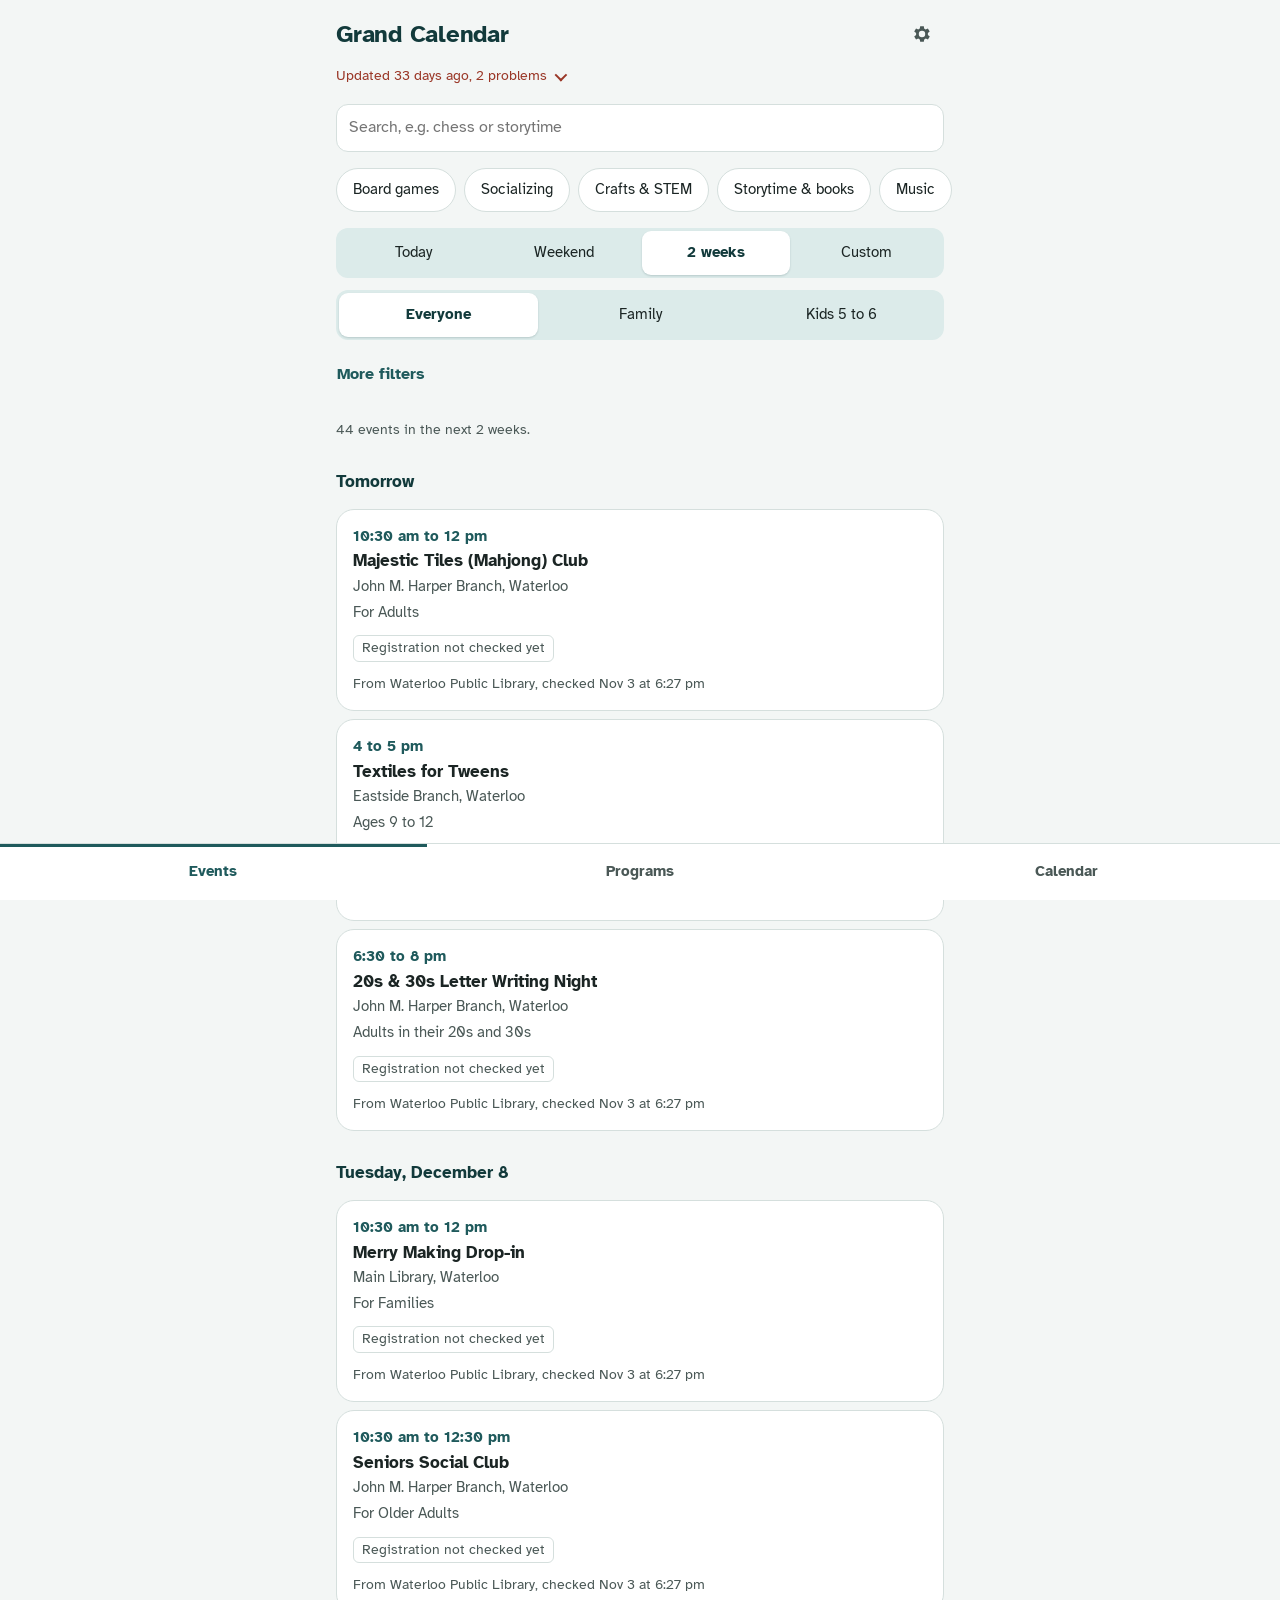
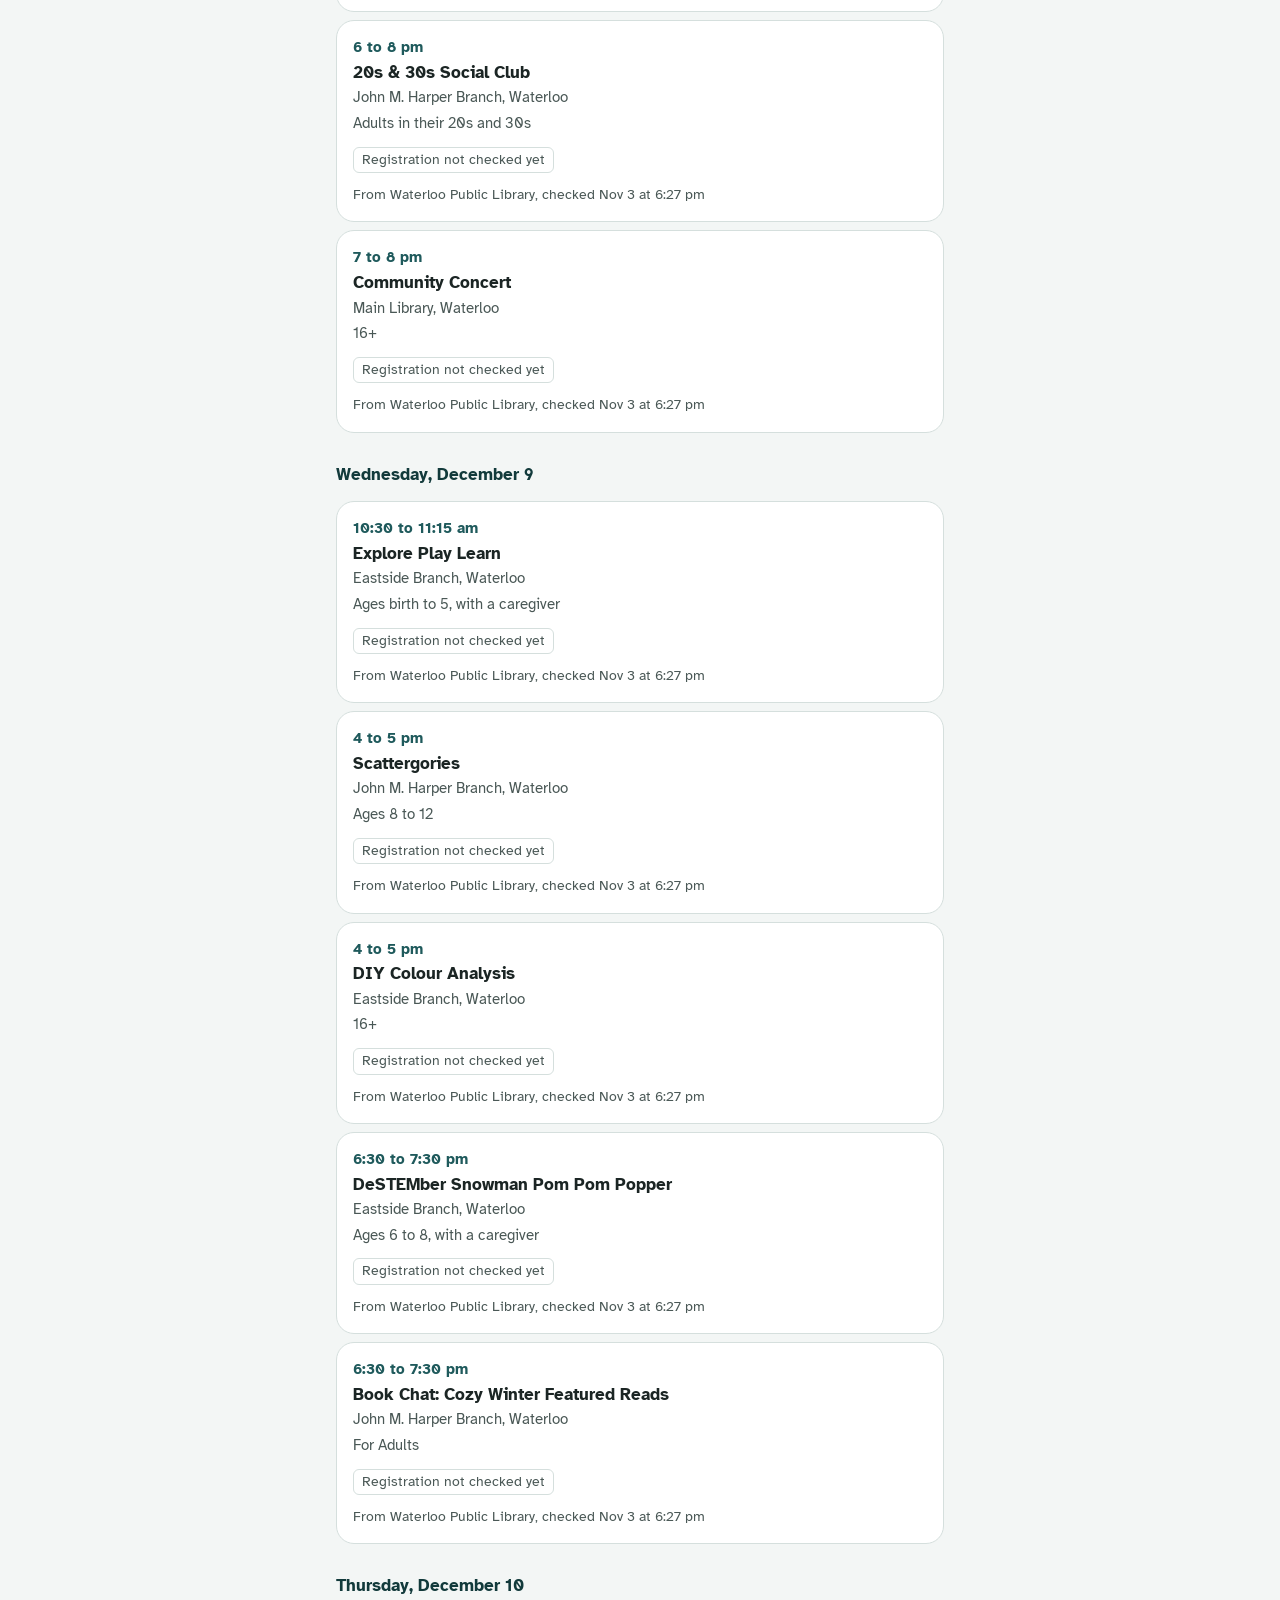
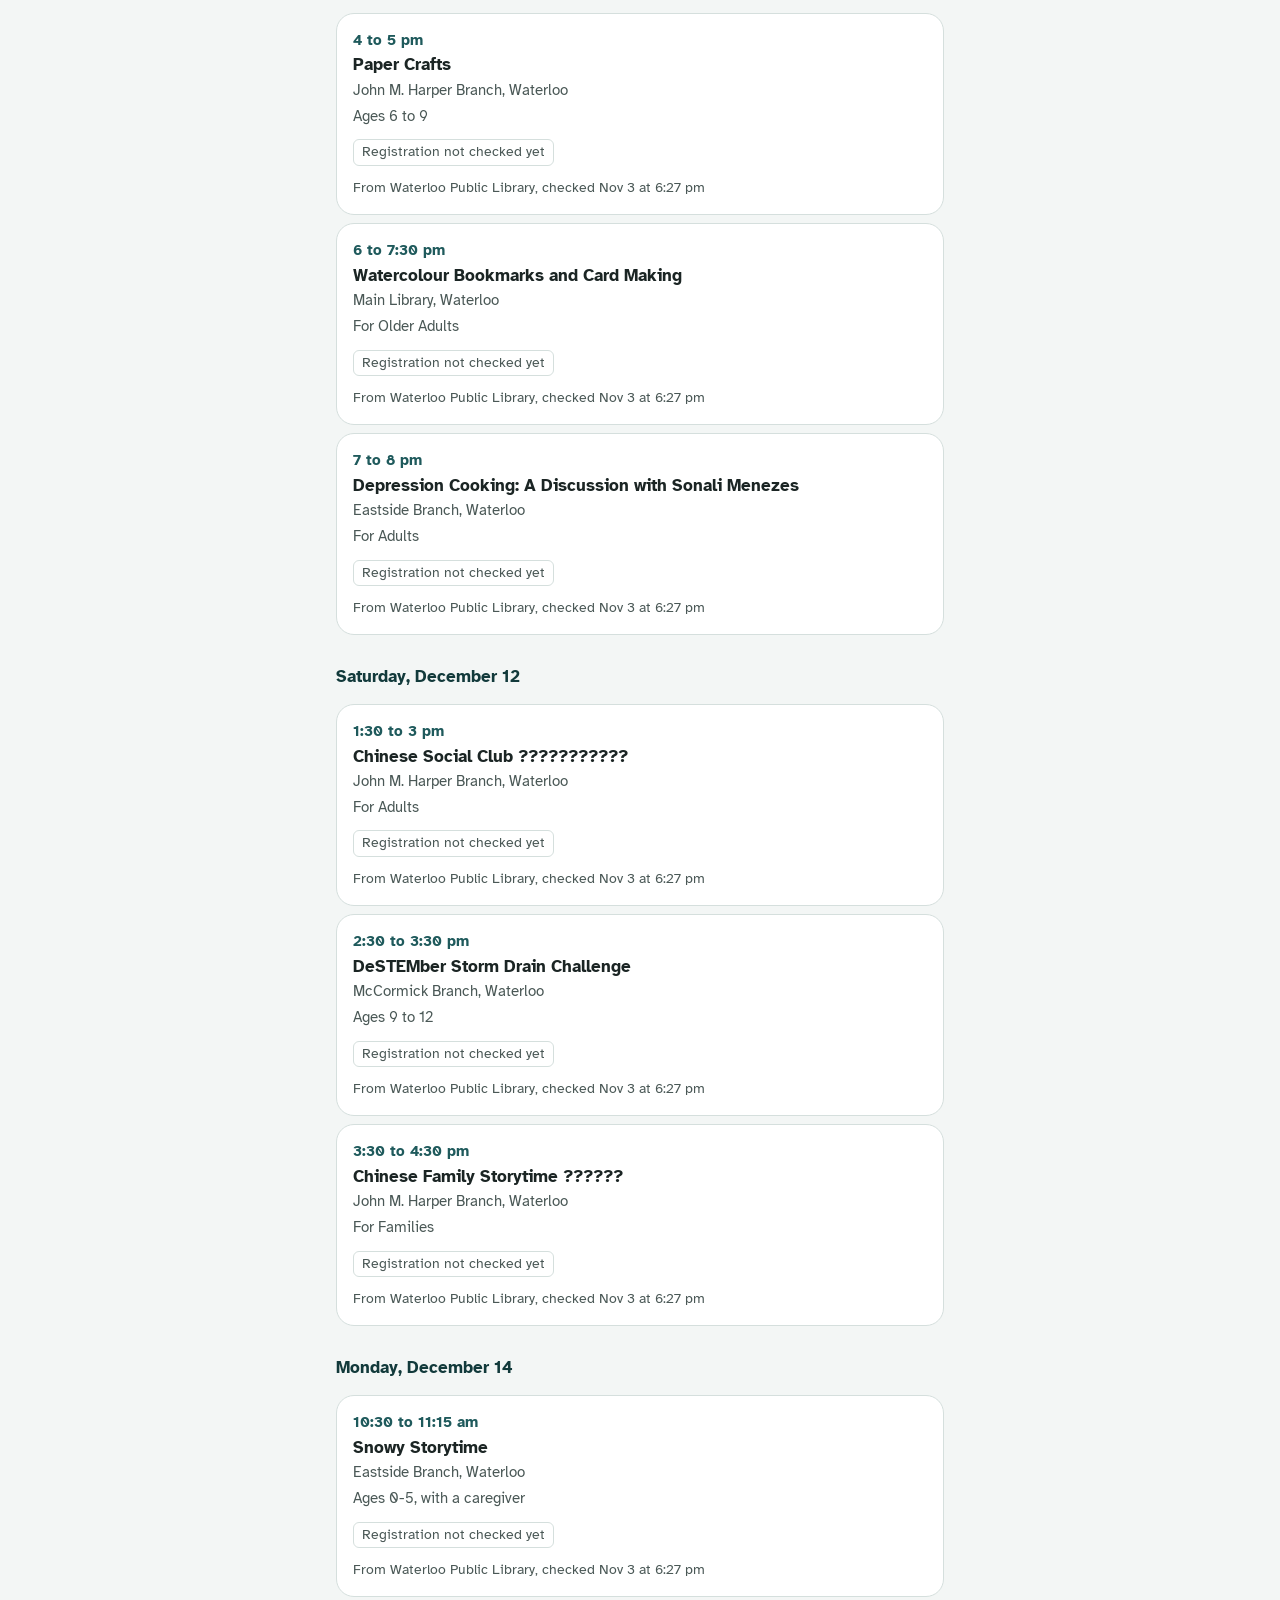
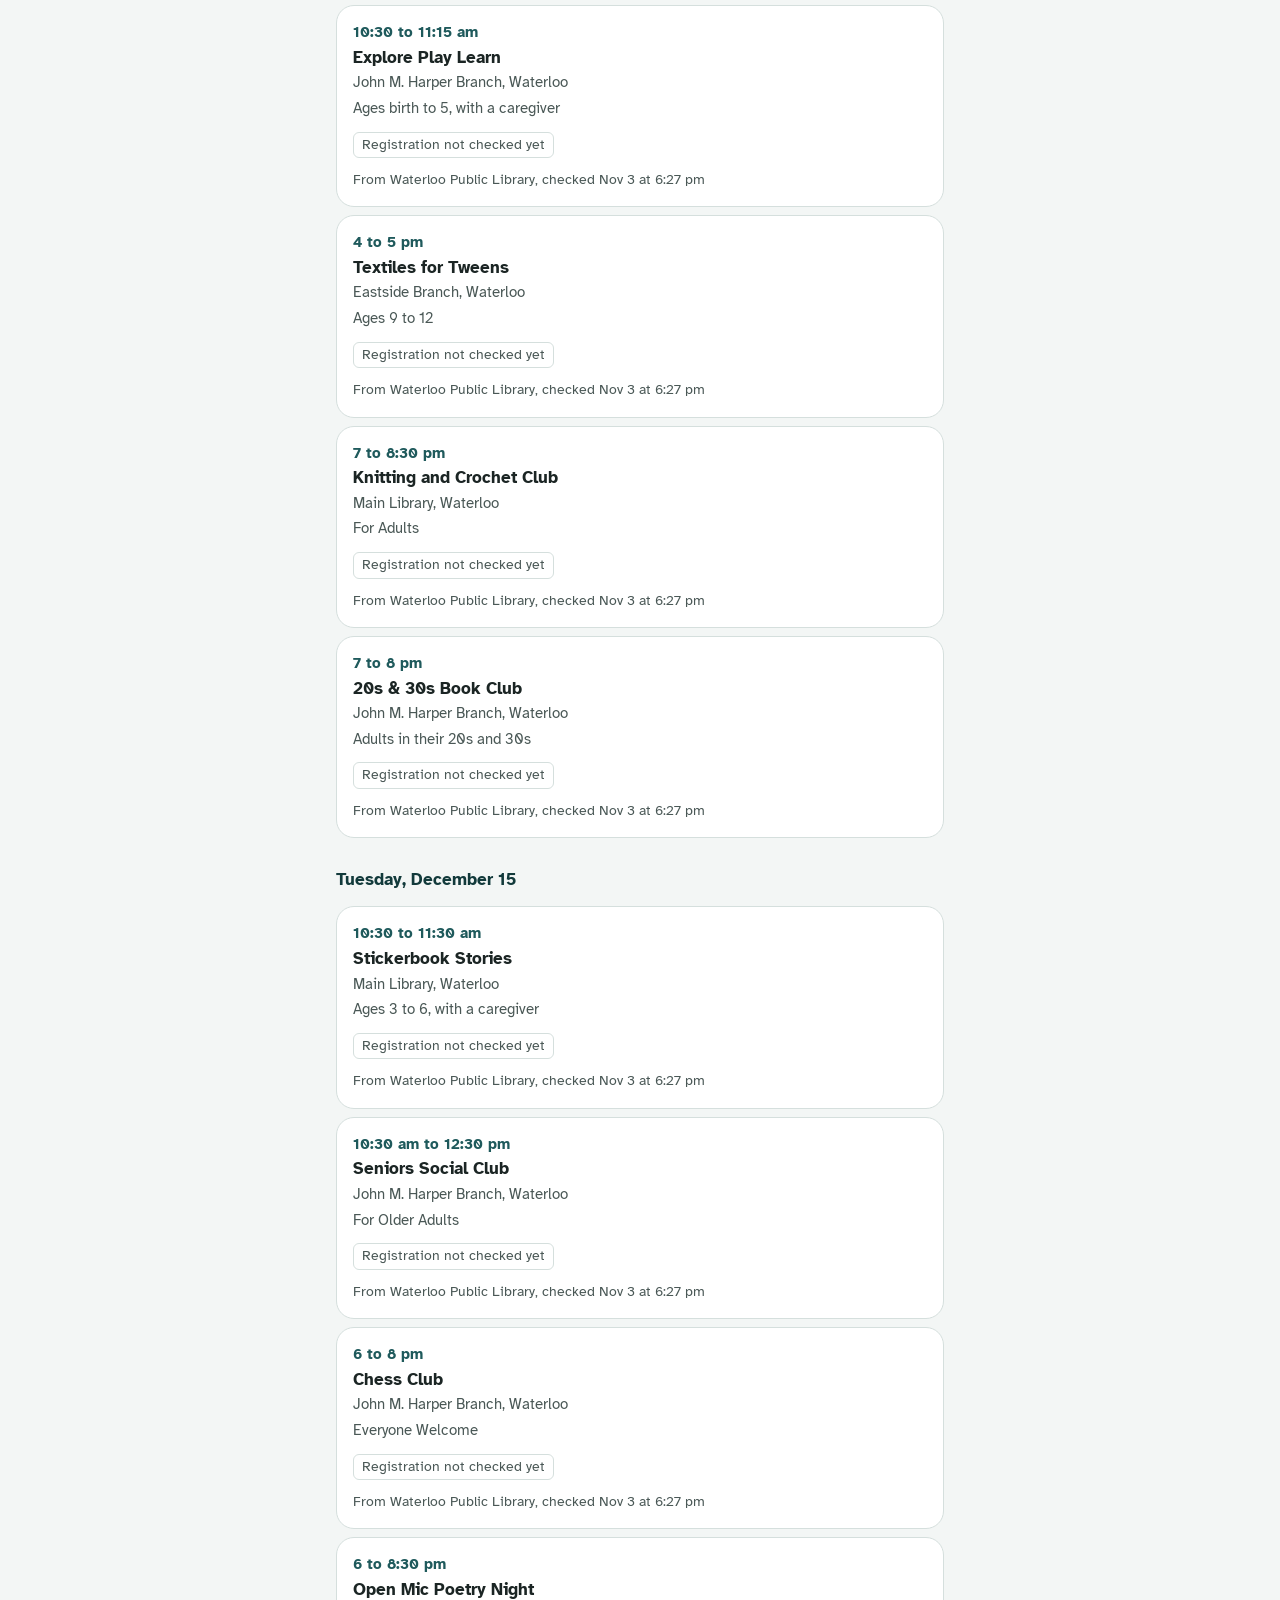
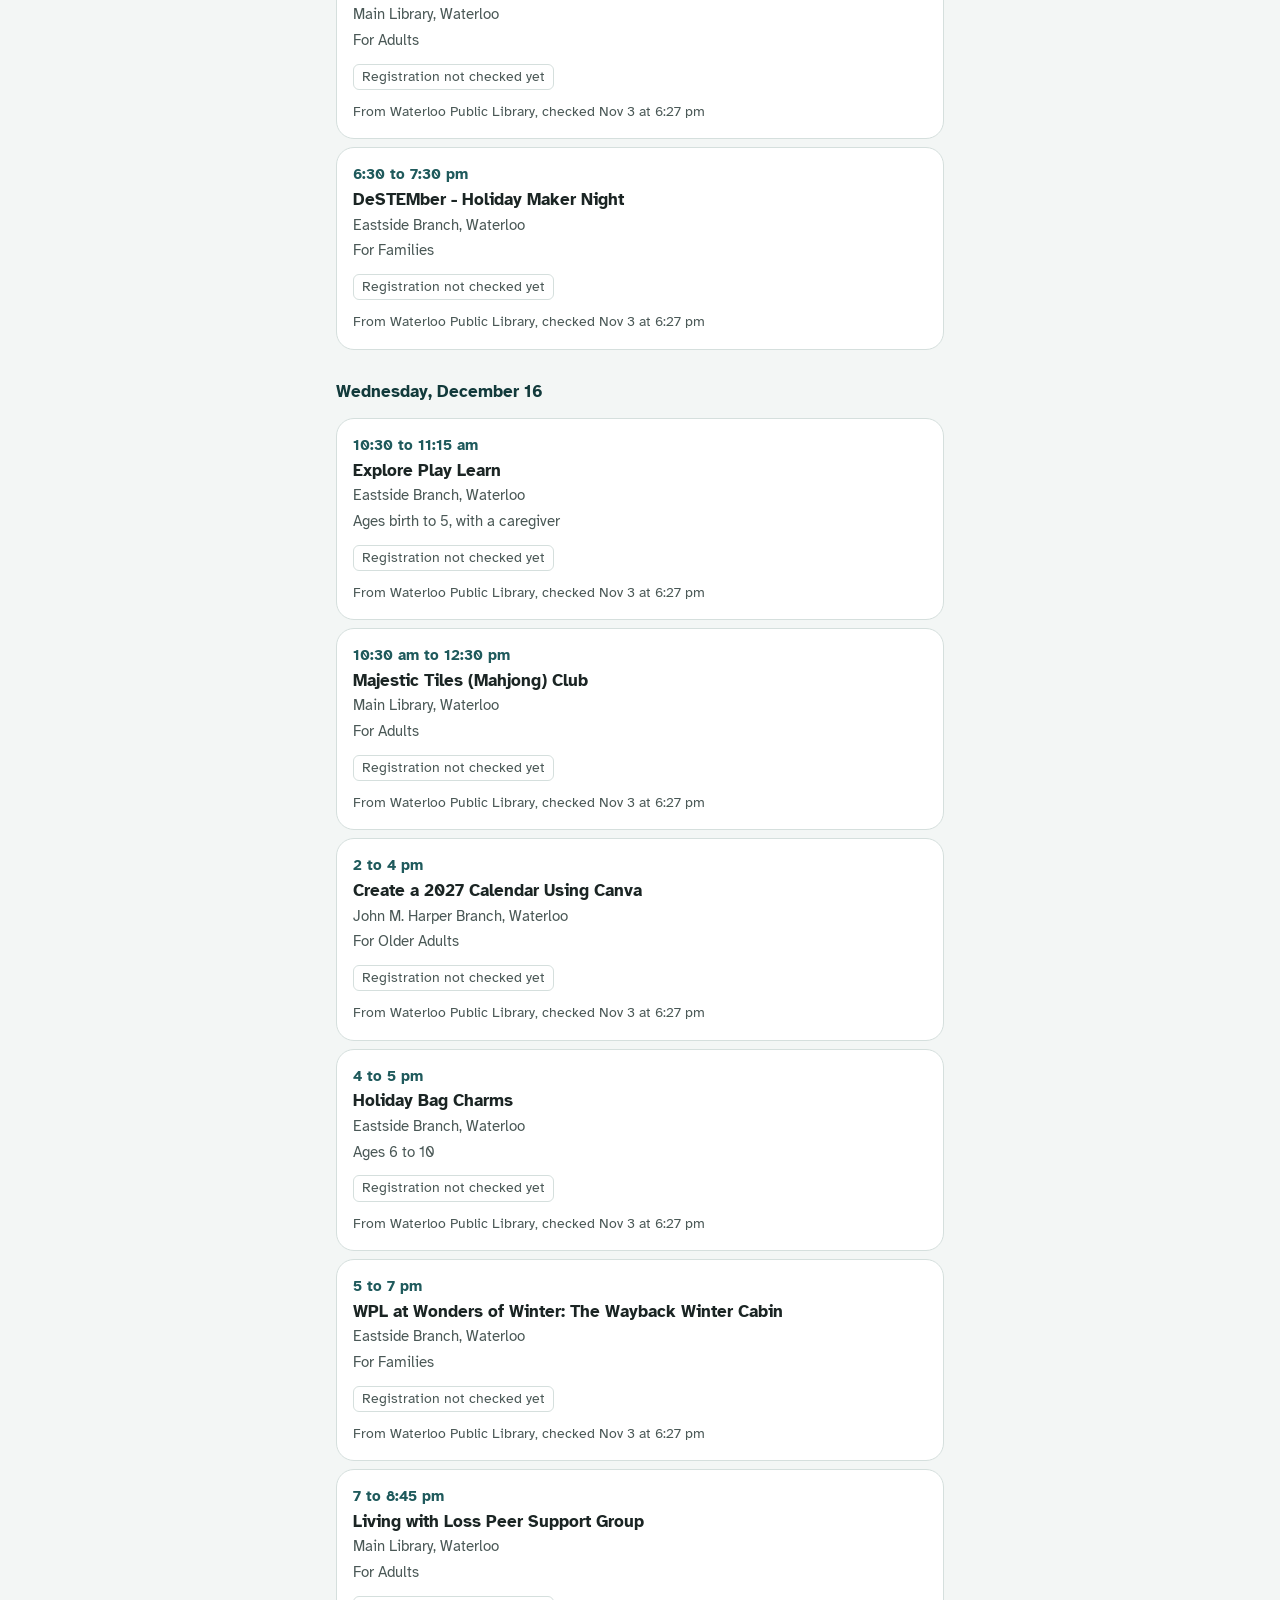
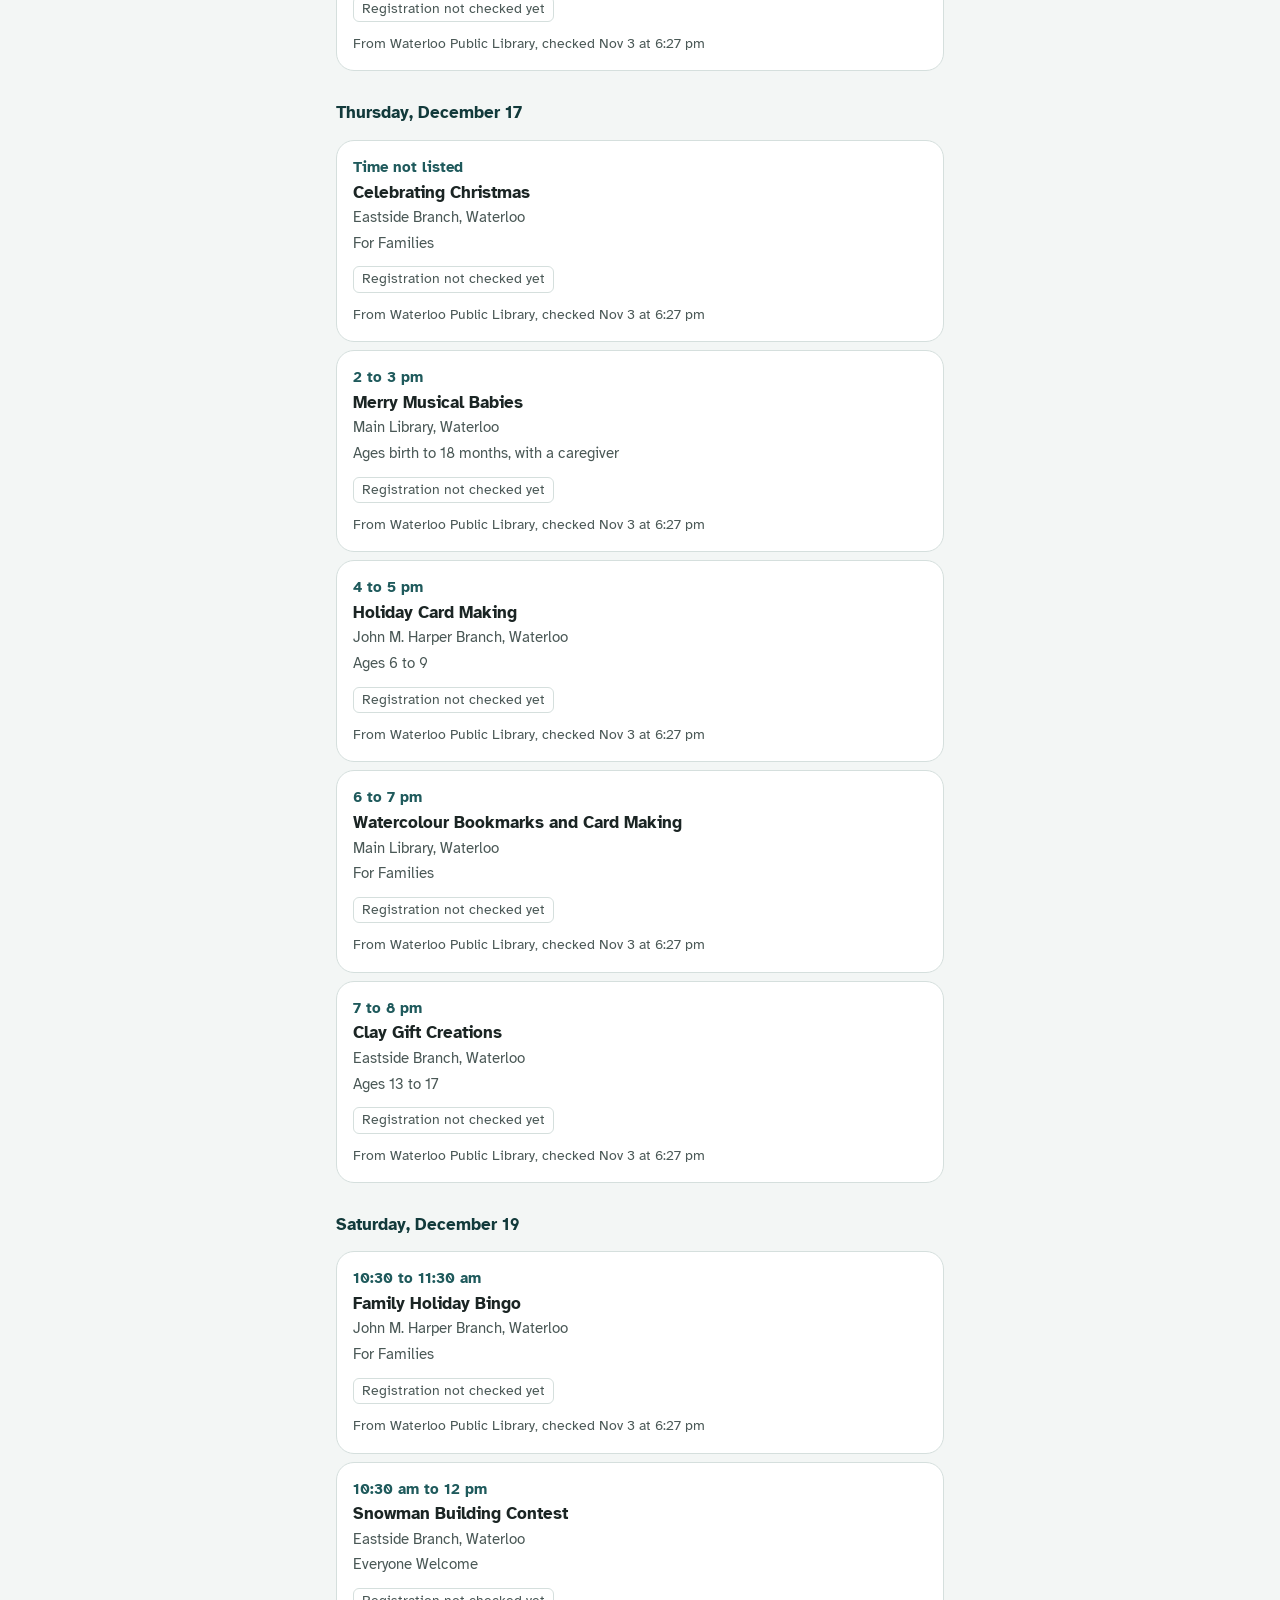
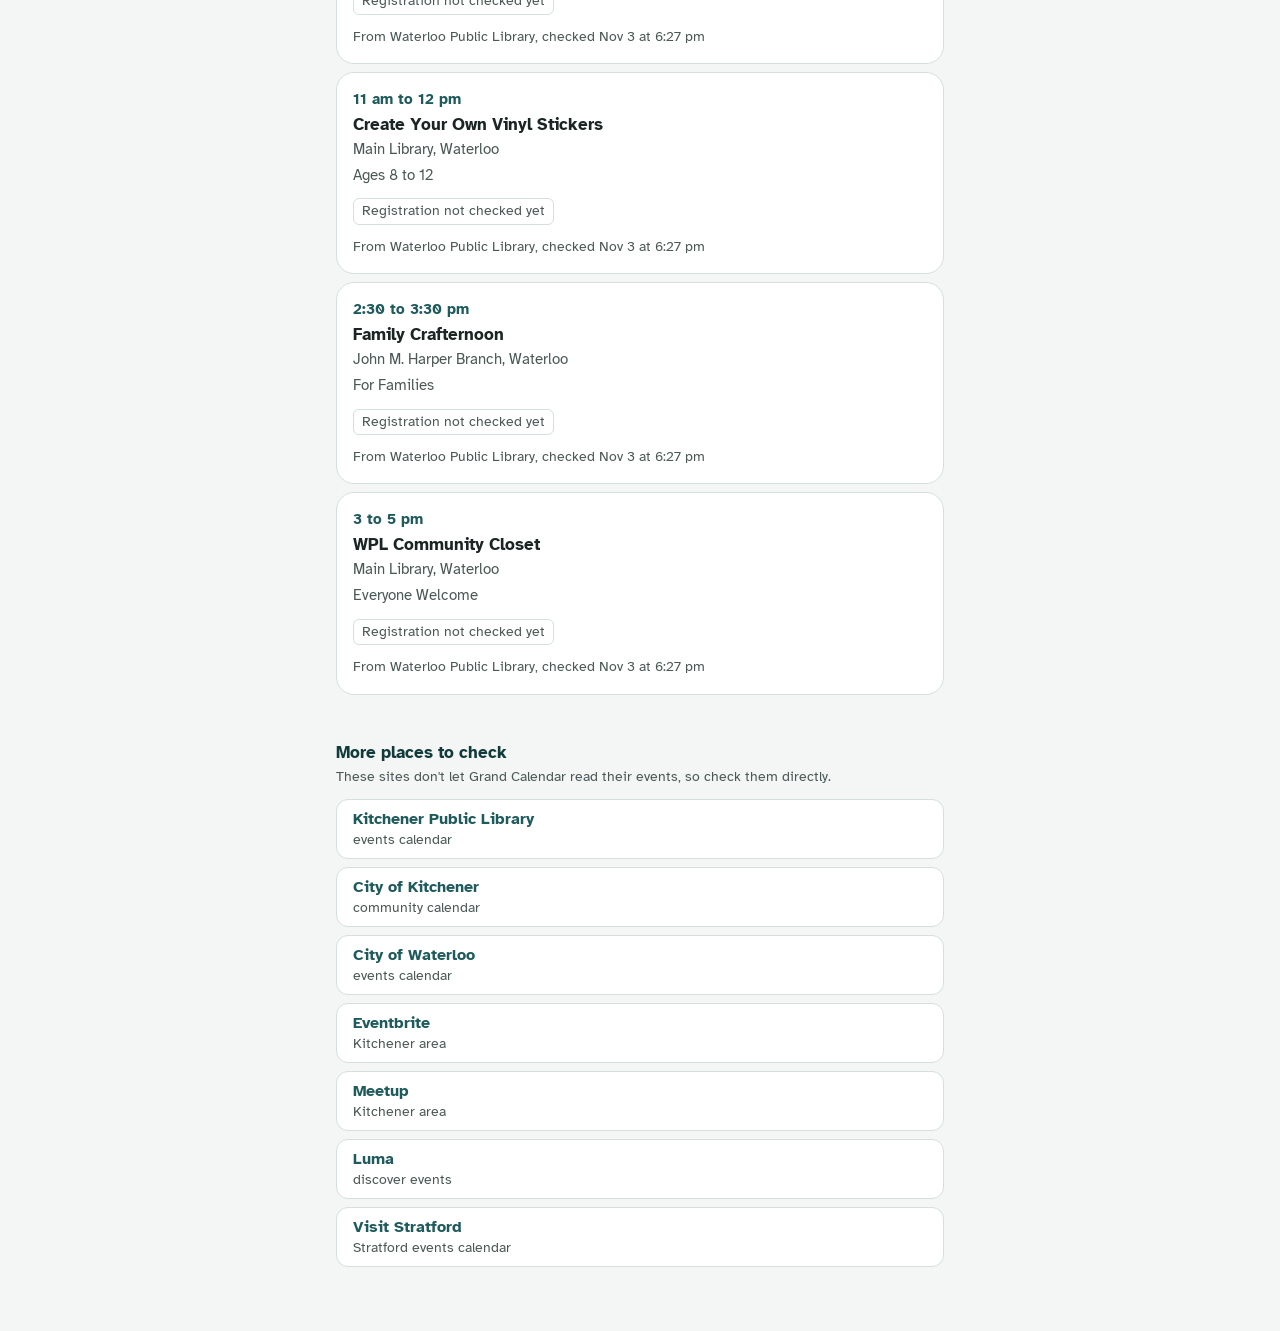
==== index.html @ cd4b8bb5 "Add files via upload" ====
<!doctype html>
<html lang="en-CA">
<head>
  <meta charset="utf-8">
  <meta name="viewport" content="width=device-width, initial-scale=1, viewport-fit=cover">
  <meta http-equiv="Content-Security-Policy" content="default-src 'self'; script-src 'self'; style-src 'self'; img-src 'self' data:; connect-src 'self' https://explorewaterloo.ca https://nominatim.openstreetmap.org https://kpl.events.mylibrary.digital https://calendar.kitchener.ca https://events.waterloo.ca https://*.workers.dev; object-src 'none'; base-uri 'none'; form-action 'none'">
  <meta name="referrer" content="strict-origin-when-cross-origin">
  <title>Grand Calendar</title>
  <meta name="description" content="Events across Waterloo Region, for adults and kids, gathered from their sources.">
  <meta name="theme-color" content="#1f5a5c">
  <meta name="mobile-web-app-capable" content="yes">
  <meta name="apple-mobile-web-app-capable" content="yes">
  <meta name="apple-mobile-web-app-title" content="Grand Calendar">
  <link rel="manifest" href="manifest.webmanifest">
  <link rel="icon" href="icon.svg" type="image/svg+xml">
  <link rel="apple-touch-icon" href="icon-180.png">
  <link rel="stylesheet" href="app.css">
  <script type="module" src="app.mjs"></script>
</head>
<body>
  <header class="top">
    <div class="top-row">
      <h1 class="brand">Grand Calendar</h1>
      <button type="button" class="icon-btn" id="settings-open" aria-label="Settings">
        <svg aria-hidden="true" viewBox="0 0 24 24" width="22" height="22"><path fill="currentColor" d="M19.4 13a7.5 7.5 0 0 0 0-2l2-1.6-2-3.4-2.4 1a7.6 7.6 0 0 0-1.7-1L15 3.5h-4l-.4 2.5a7.6 7.6 0 0 0-1.7 1l-2.4-1-2 3.4L6.6 11a7.5 7.5 0 0 0 0 2l-2.1 1.6 2 3.4 2.4-1a7.6 7.6 0 0 0 1.7 1l.4 2.5h4l.4-2.5a7.6 7.6 0 0 0 1.7-1l2.4 1 2-3.4zM13 15.5a3.5 3.5 0 1 1 0-7 3.5 3.5 0 0 1 0 7z" transform="translate(-1 0)"/></svg>
      </button>
    </div>
    <details class="status" id="status">
      <summary id="status-summary">Loading events</summary>
      <ul id="status-list"></ul>
    </details>
    <div class="progress" id="progress" hidden>
      <progress id="progress-bar" max="1" value="0"></progress>
      <span id="progress-text" aria-live="polite"></span>
    </div>
  </header>

  <main id="view-events">
    <div class="controls">
      <label class="search">
        <span class="visually-hidden">Search events</span>
        <input id="q" type="search" inputmode="search" autocomplete="off" placeholder="Search, e.g. chess or storytime">
      </label>
      <div class="chips" id="topics" role="group" aria-label="Topics"></div>

      <div class="seg" role="group" aria-label="Dates" id="seg-dates">
        <button type="button" data-v="today">Today</button>
        <button type="button" data-v="weekend">Weekend</button>
        <button type="button" data-v="2w">2 weeks</button>
        <button type="button" data-v="custom">Custom</button>
      </div>
      <div class="custom-dates" id="custom-dates" hidden>
        <label>From <input type="date" id="d-from"></label>
        <label>To <input type="date" id="d-to"></label>
      </div>

      <div class="seg" role="group" aria-label="Who it's for" id="seg-who">
        <button type="button" data-v="everyone">Everyone</button>
        <button type="button" data-v="family">Family</button>
        <button type="button" data-v="kids" id="kids-btn">Kids 5 to 6</button>
      </div>

      <button type="button" class="btn quiet more-filters" id="filters-open">More filters</button>
    </div>

    <p class="summary" id="summary" aria-live="polite"></p>
    <div id="results"></div>

    <section class="elsewhere" aria-labelledby="elsewhere-h">
      <h2 id="elsewhere-h">More places to check</h2>
      <p class="muted">These sites don't let Grand Calendar read their events, so check them directly.</p>
      <div class="link-list" id="elsewhere"></div>
    </section>
  </main>

  <main id="view-programs" hidden>
    <h2 class="view-title">Programs</h2>
    <p class="muted">Classes and lessons you register for, read from program guides. Times and fees are as the guide prints them; registration happens on the provider's site.</p>
    <div class="controls">
      <label class="search">
        <span class="visually-hidden">Search programs</span>
        <input id="pq" type="search" inputmode="search" autocomplete="off" placeholder="Search, e.g. dance or karate">
      </label>
      <div class="seg" role="group" aria-label="Who it's for" id="seg-pwho">
        <button type="button" data-v="everyone">Everyone</button>
        <button type="button" data-v="kids" id="pkids-btn">Kids 5 to 6</button>
        <button type="button" data-v="adults">Adults</button>
      </div>
      <label class="check"><input type="checkbox" id="p-upcoming"> Only programs that haven't started yet</label>
    </div>
    <p class="summary" id="psummary" aria-live="polite"></p>
    <div id="presults"></div>
    <section class="providers" aria-labelledby="prov-h">
      <h2 id="prov-h">Providers in the area</h2>
      <p class="muted" id="prov-note">Clubs and schools checked by hand on their own websites. Ages are only shown where the provider states them.</p>
      <div class="chips" id="prov-types" role="group" aria-label="Kind of provider"></div>
      <div id="prov-list"></div>
    </section>
    <section class="websearch" aria-labelledby="pweb-h">
      <h2 id="pweb-h">From a web search</h2>
      <p class="muted" id="pweb-note">Type a search above, then search the web for providers in the area. Results are not checked by Grand Calendar, so details may be out of date.</p>
      <button type="button" class="btn" id="pweb-go">Search the web</button>
      <div id="pweb-results"></div>
    </section>
    <section class="elsewhere" aria-labelledby="pelsewhere-h">
      <h2 id="pelsewhere-h">Search other program sites</h2>
      <p class="muted">These sites can't be read automatically, so these links open their own search.</p>
      <div class="link-list" id="pelsewhere"></div>
    </section>
  </main>

  <main id="view-saved" hidden>
    <h2 class="view-title">Your calendar</h2>
    <p class="muted">Only what you saved. Save an event or a program and it appears here, on every day it happens.</p>
    <div class="seg cal-views" role="group" aria-label="Calendar view" id="seg-calview">
      <button type="button" data-v="month">Month</button>
      <button type="button" data-v="week">Week</button>
      <button type="button" data-v="list">List</button>
    </div>
    <button type="button" class="btn add-own" id="add-own-open">Add your own</button>
    <div id="cal-body"></div>
    <div id="cal-list" hidden>
      <p class="muted">Saved on this phone only. Export a copy now and then: removing the app from your Home Screen deletes them.</p>
      <div class="btn-row">
        <button type="button" class="btn" id="export">Export saved</button>
        <button type="button" class="btn" id="import-btn">Import saved</button>
        <input type="file" id="import" accept=".json,application/json" hidden>
      </div>
      <div id="saved-list"></div>
    </div>
  </main>

  <nav class="tabs" aria-label="Views">
    <button type="button" data-view="events" aria-current="page">Events</button>
    <button type="button" data-view="programs">Programs</button>
    <button type="button" data-view="saved">Calendar <span id="saved-count"></span></button>
  </nav>

  <dialog id="filters" aria-labelledby="filters-h">
    <form method="dialog" class="sheet">
      <h2 id="filters-h">More filters</h2>

      <fieldset>
        <legend>Cost</legend>
        <div class="seg" data-filter="cost">
          <button type="button" data-v="any">Any</button>
          <button type="button" data-v="free">Free</button>
          <button type="button" data-v="paid">Paid</button>
        </div>
        <p class="hint">“Free” only includes events whose source says free.</p>
      </fieldset>

      <fieldset>
        <legend>Indoor or outdoor</legend>
        <div class="seg" data-filter="setting">
          <button type="button" data-v="any">Any</button>
          <button type="button" data-v="indoor">Indoor</button>
          <button type="button" data-v="outdoor">Outdoor</button>
        </div>
      </fieldset>

      <fieldset>
        <legend>Registration</legend>
        <div class="seg" data-filter="reg">
          <button type="button" data-v="any">Any</button>
          <button type="button" data-v="dropin">Drop-in</button>
          <button type="button" data-v="open">Spots open</button>
        </div>
        <label class="check"><input type="checkbox" id="hide-full"> Hide full and closed events</label>
      </fieldset>

      <fieldset>
        <legend>Distance</legend>
        <p class="hint" id="loc-label">No location set. Distances need one.</p>
        <button type="button" class="btn quiet" id="clear-loc" hidden>Clear location</button>
        <div class="btn-row">
          <button type="button" class="btn" id="use-gps">Use my location</button>
        </div>
        <div class="place-row">
          <label class="visually-hidden" for="place">Type a place</label>
          <input id="place" type="text" autocomplete="off" placeholder="Or type a place, e.g. Elmira">
          <button type="button" class="btn" id="place-go">Set</button>
        </div>
        <label class="select">Within
          <select id="radius">
            <option value="">Any distance</option>
            <option value="5">5 km</option>
            <option value="10">10 km</option>
            <option value="20">20 km</option>
            <option value="40">40 km</option>
          </select>
        </label>
      </fieldset>

      <div class="btn-row">
        <button type="button" class="btn" id="filters-reset">Reset filters</button>
        <button class="btn primary" value="done">Show events</button>
      </div>
    </form>
  </dialog>

  <dialog id="add-own" aria-labelledby="add-own-h">
    <form class="sheet" id="add-own-form" novalidate>
      <h2 id="add-own-h">Add your own</h2>
      <p class="hint">For things Grand Calendar can't read, like a program you registered for on ActiveNet or private lessons. Saved on this phone only.</p>
      <fieldset class="import-box" id="ao-import">
        <legend>From a registration receipt</legend>
        <p class="hint">ActiveNet receipts have a calendar link ("To download an .ics file..."). Copy it from the email and paste it here.</p>
        <div class="place-row">
          <label class="visually-hidden" for="ao-ics-url">Calendar link</label>
          <input id="ao-ics-url" type="url" inputmode="url" autocomplete="off" placeholder="https://anprodca.active.com/...">
          <button type="button" class="btn" id="ao-ics-get">Get</button>
        </div>
        <button type="button" class="btn" id="ao-ics-file-btn">Or choose a calendar file</button>
        <input type="file" id="ao-ics-file" accept=".ics,text/calendar" hidden>
        <p class="hint" id="ao-ics-status" aria-live="polite"></p>
      </fieldset>
      <p class="or-line">Or type it in</p>
      <label class="field"><span>What</span> <input id="ao-title" type="text" autocomplete="off" maxlength="120" required placeholder="e.g. Swim lessons, Preschool 3"></label>
      <label class="field"><span>Where <span class="opt">(optional)</span></span> <input id="ao-place" type="text" autocomplete="off" maxlength="120" placeholder="e.g. Kitchener Memorial Auditorium"></label>
      <fieldset>
        <legend>How often</legend>
        <p class="hint" id="ao-dates-note" hidden></p>
        <div class="seg" role="group" aria-label="How often" id="ao-repeat">
          <button type="button" data-v="once" aria-pressed="true">One day</button>
          <button type="button" data-v="weekly" aria-pressed="false">Every week</button>
        </div>
      </fieldset>
      <div id="ao-once">
        <label class="field"><span>Date</span> <input id="ao-date" type="date"></label>
      </div>
      <div id="ao-weekly" hidden>
        <fieldset>
          <legend>On these days</legend>
          <div class="weekday-pick" id="ao-days" role="group" aria-label="Days of the week"></div>
        </fieldset>
        <div class="btn-row">
          <label class="field"><span>First class</span> <input id="ao-first" type="date"></label>
          <label class="field"><span>Last class</span> <input id="ao-last" type="date"></label>
        </div>
      </div>
      <div class="btn-row">
        <label class="field"><span>Starts <span class="opt">(optional)</span></span> <input id="ao-start" type="time"></label>
        <label class="field"><span>Ends <span class="opt">(optional)</span></span> <input id="ao-end" type="time"></label>
      </div>
      <label class="field"><span>Link <span class="opt">(optional)</span></span> <input id="ao-url" type="url" inputmode="url" autocomplete="off" placeholder="https://"></label>
      <label class="field"><span>Notes <span class="opt">(optional)</span></span> <textarea id="ao-notes" rows="2" maxlength="500"></textarea></label>
      <p class="form-error" id="ao-error" role="alert" hidden></p>
      <div class="btn-row">
        <button type="button" class="btn" id="ao-cancel">Cancel</button>
        <button type="submit" class="btn primary" id="ao-save">Save to calendar</button>
      </div>
    </form>
  </dialog>

  <dialog id="ics-preview" aria-labelledby="ics-preview-h">
    <form class="sheet" id="ics-preview-form">
      <h2 id="ics-preview-h">Found in the calendar file</h2>
      <p class="hint">Check these before adding. Dates and times are exactly as the file states them.</p>
      <div id="ics-items"></div>
      <div id="ics-skipped"></div>
      <div class="btn-row">
        <button type="button" class="btn" id="ics-cancel">Cancel</button>
        <button type="submit" class="btn primary" id="ics-add">Add to calendar</button>
      </div>
    </form>
  </dialog>

  <dialog id="settings" aria-labelledby="settings-h">
    <form method="dialog" class="sheet">
      <h2 id="settings-h">Settings</h2>
      <fieldset>
        <legend>Kids mode ages</legend>
        <div class="btn-row">
          <label class="select">From <select id="kid-min"></select></label>
          <label class="select">To <select id="kid-max"></select></label>
        </div>
        <p class="hint">Kids mode shows events whose source says they suit these ages, then events for families or all ages, then events with no age listed.</p>
      </fieldset>
      <fieldset>
        <legend>Event lists</legend>
        <button type="button" class="btn" id="refresh-now">Refresh Explore Waterloo now</button>
        <p class="hint">Explore Waterloo is read on this phone and refreshed when your copy is over 6 hours old. Library events refresh on GitHub every hour.</p>
      </fieldset>
      <fieldset>
        <legend>Season alerts</legend>
        <p class="hint" id="push-status">Get a notification on this phone when a new program guide comes out.</p>
        <button type="button" class="btn" id="push-on">Turn on alerts</button>
        <div id="push-code-box" hidden>
          <p class="hint">Last step: copy this code and save it in GitHub as a secret named PUSH_CONFIG (repo Settings, Secrets and variables, Actions). It lets only your repo send alerts to only this phone. Don't share it.</p>
          <textarea id="push-code" rows="4" readonly></textarea>
          <button type="button" class="btn" id="push-copy">Copy code</button>
        </div>
      </fieldset>
      <fieldset>
        <legend>Live search</legend>
        <p class="hint">The address of your search helper (a Cloudflare Worker), for example https://grand-calendar-search.yourname.workers.dev</p>
        <div class="place-row">
          <label class="visually-hidden" for="search-url">Search helper address</label>
          <input id="search-url" type="url" inputmode="url" autocomplete="off" placeholder="https://...workers.dev">
          <button type="button" class="btn" id="search-url-save">Save</button>
        </div>
        <button type="button" class="btn" id="search-test">Test helper</button>
        <p class="hint" id="search-test-result" aria-live="polite"></p>
      </fieldset>
      <fieldset>
        <legend>Test other sources</legend>
        <button type="button" class="btn" id="test-sources">Test from this phone</button>
        <p class="hint">Tries reading three calendars that blocked Grand Calendar's servers, from your phone instead. Takes a few seconds. Screenshot the result and send it.</p>
        <ul class="test-results" id="test-results"></ul>
      </fieldset>
      <fieldset>
        <legend>About</legend>
        <p class="hint">Events come from Explore Waterloo Region and Waterloo Public Library. Every event links to its source. Venue locations © OpenStreetMap contributors (ODbL). Your location stays on this phone, rounded to about 1 km.</p>
      </fieldset>
      <div class="btn-row"><button class="btn primary" value="done">Done</button></div>
    </form>
  </dialog>

  <div class="toast" id="toast" role="status" aria-live="polite" hidden></div>
</body>
</html>
---- app.css ----
/* Atkinson Hyperlegible: made by the Braille Institute for easy reading (SIL Open Font
   Licence, see atkinson-OFL.txt). Chosen for clear, calm, readable text; self-hosted. */
@font-face { font-family: "Atkinson"; src: url("atkinson-regular.woff2") format("woff2"); font-weight: 400; font-display: swap; }
@font-face { font-family: "Atkinson"; src: url("atkinson-bold.woff2") format("woff2"); font-weight: 700; font-display: swap; }

/* Grand Calendar: "Grand River" look.
   Deep river blue-green on a cool riverstone off-white. One accent, calm, readable.
   Mobile-first: base styles are for 360-393px phones; wider screens only widen the column. */

:root {
  --river-900: #123a3b;
  --river-700: #1f5a5c;
  --river-500: #2f7f7c;
  --river-100: #dcebea;
  --bg: #f3f6f5;
  --surface: #ffffff;
  --line: #d5dfdd;
  --ink: #1b2524;
  --ink-2: #4a5856;
  --open: #2a6638;
  --open-bg: #e2f0e4;
  --full: #9a3727;
  --full-bg: #f8e4df;
  --new: #7a4f00;
  --new-bg: #fbeccb;
  --focus: #2f7f7c;
  --seg-on: #ffffff;

  --s1: 4px; --s2: 8px; --s3: 12px; --s4: 16px; --s5: 24px; --s6: 32px; --s7: 48px; --s8: 64px;
  --r-sm: 6px; --r-md: 12px; --r-lg: 18px;
  --gutter: 16px;
  --btn-h: 44px;
  --font: "Atkinson", -apple-system, BlinkMacSystemFont, "Segoe UI", system-ui, sans-serif;
  color-scheme: light dark;
}

@media (prefers-color-scheme: dark) {
  :root {
    --river-900: #cfe6e3;
    --river-700: #7cc0ba;
    --river-500: #5aa6a0;
    --river-100: #1d3a39;
    --bg: #0e1615;
    --surface: #16211f;
    --line: #2a3a38;
    --ink: #e5eeec;
    --ink-2: #a5b6b3;
    --open: #8fd19c;
    --open-bg: #183022;
    --full: #f0a593;
    --full-bg: #3a1f19;
    --new: #f2c86b;
    --new-bg: #3a2c0e;
    --focus: #7cc0ba;
    --seg-on: #2f5754;
  }
}

* { box-sizing: border-box; }
html { -webkit-text-size-adjust: 100%; }
body {
  margin: 0;
  font-family: var(--font);
  font-size: 16px;
  line-height: 1.45;
  color: var(--ink);
  background: var(--bg);
  padding-bottom: calc(64px + env(safe-area-inset-bottom));
}
main, .top { max-width: 640px; margin: 0 auto; padding-left: max(var(--gutter), env(safe-area-inset-left)); padding-right: max(var(--gutter), env(safe-area-inset-right)); }
h1, h2, h3 { margin: 0; line-height: 1.2; }
a { color: var(--river-700); }
:focus-visible { outline: 3px solid var(--focus); outline-offset: 2px; }
.visually-hidden { position: absolute; width: 1px; height: 1px; overflow: hidden; clip: rect(0 0 0 0); white-space: nowrap; }
.muted, .hint { color: var(--ink-2); }
.hint { font-size: 14px; margin: var(--s2) 0 0; }
[hidden] { display: none !important; }

/* ---------- Header ---------- */
.top { padding-top: calc(var(--s3) + env(safe-area-inset-top)); }
.top-row { display: flex; align-items: center; justify-content: space-between; gap: var(--s3); }
.brand { font-size: 24px; font-weight: 700; letter-spacing: -0.01em; color: var(--river-900); }
.icon-btn {
  width: var(--btn-h); height: var(--btn-h); display: grid; place-items: center;
  border: 0; border-radius: var(--r-md); background: transparent; color: var(--ink-2); cursor: pointer;
}
.status { margin-top: var(--s1); font-size: 14px; color: var(--ink-2); }
.status summary { cursor: pointer; min-height: 32px; display: flex; align-items: center; list-style: none; }
.status summary::-webkit-details-marker { display: none; }
.status summary::after { content: ""; width: 7px; height: 7px; margin-left: var(--s2); border-right: 2px solid currentColor; border-bottom: 2px solid currentColor; transform: rotate(45deg) translateY(-2px); }
.status[open] summary::after { transform: rotate(-135deg) translateY(-2px); }
.status ul { margin: 0 0 var(--s2); padding-left: var(--s5); }
.status .bad { color: var(--full); }
.progress { display: flex; align-items: center; gap: var(--s3); margin-top: var(--s2); font-size: 14px; color: var(--ink-2); }
.progress progress { flex: 1; height: 8px; accent-color: var(--river-700); }

/* ---------- Controls ---------- */
.controls { display: grid; gap: var(--s3); margin-top: var(--s3); }
.search input, .place-row input, input[type="date"], input[type="time"], .field input, .field textarea, select {
  width: 100%; min-height: var(--btn-h); font: inherit; font-size: 16px; color: var(--ink);
  background: var(--surface); border: 1px solid var(--line); border-radius: var(--r-md); padding: 0 var(--s3);
}
.search input { min-height: 48px; }

.chips { display: flex; gap: var(--s2); overflow-x: auto; margin: 0 calc(-1 * var(--gutter)); padding: var(--s1) var(--gutter); scrollbar-width: none; }
.chips::-webkit-scrollbar { display: none; }
.chip {
  flex: 0 0 auto; min-height: var(--btn-h); padding: 0 var(--s4); border-radius: 999px; cursor: pointer;
  font: inherit; font-size: 15px; color: var(--ink); background: var(--surface); border: 1px solid var(--line);
}
.chip[aria-pressed="true"] { background: var(--river-700); border-color: var(--river-700); color: var(--surface); font-weight: 700; }

.seg { display: flex; padding: 3px; gap: 3px; background: var(--river-100); border-radius: var(--r-md); }
.seg button {
  flex: 1 1 0; min-width: 0; min-height: var(--btn-h); padding: 0 var(--s1); border: 0; border-radius: 9px; background: transparent; cursor: pointer;
  font: inherit; font-size: 14px; color: var(--ink);
}
.seg button[aria-pressed="true"] { background: var(--seg-on); color: var(--river-900); font-weight: 700; box-shadow: 0 1px 2px rgba(18, 58, 59, 0.18); }
.custom-dates { display: flex; gap: var(--s3); }
.custom-dates label { flex: 1; font-size: 14px; color: var(--ink-2); display: grid; gap: var(--s1); }

/* One button system: same height and radius everywhere; variants change colour only. */
.btn {
  min-height: var(--btn-h); padding: var(--s2) var(--s4); border-radius: var(--r-md); cursor: pointer;
  font: inherit; font-size: 16px; font-weight: 700; line-height: 1.25; text-align: center; text-decoration: none;
  display: inline-flex; align-items: center; justify-content: center; gap: var(--s2);
  background: var(--surface); color: var(--river-700); border: 1px solid var(--line);
}
.btn.primary { background: var(--river-700); color: var(--surface); border-color: var(--river-700); }
.btn.quiet { background: transparent; border-color: transparent; color: var(--river-700); padding: 0; justify-content: flex-start; }
.btn-row { display: flex; gap: var(--s2); margin-top: var(--s3); }
.btn-row > .btn, .btn-row > label { flex: 1; }
.more-filters .count { font-weight: 700; }

/* ---------- Results ---------- */
.summary { margin: var(--s5) 0 var(--s2); font-size: 14px; color: var(--ink-2); }
.day { margin-top: var(--s5); }
.day h2 {
  position: sticky; top: 0; z-index: 2; padding: var(--s2) 0; font-size: 17px; font-weight: 700;
  color: var(--river-900); background: var(--bg);
}
.tier { font-size: 14px; font-weight: 700; color: var(--ink-2); margin: var(--s4) 0 0; }
.notice { margin: var(--s1) 0 var(--s2); font-size: 14px; color: var(--ink-2); }

.card { background: var(--surface); border: 1px solid var(--line); border-radius: var(--r-lg); margin-top: var(--s2); }
.card-head {
  display: block; width: 100%; text-align: left; padding: var(--s4); border: 0; background: transparent;
  font: inherit; color: inherit; cursor: pointer; border-radius: var(--r-lg);
}
.card h3 { font-size: 17px; font-weight: 700; color: var(--ink); }
.when { font-weight: 700; color: var(--river-700); font-size: 15px; margin-bottom: var(--s1); }
.where, .age { font-size: 15px; color: var(--ink-2); margin-top: var(--s1); }
.age.fit { color: var(--ink); }
.tags { display: flex; flex-wrap: wrap; gap: var(--s2); margin-top: var(--s3); }
.tag { font-size: 14px; font-weight: 700; padding: 2px var(--s2); border-radius: var(--r-sm); background: var(--river-100); color: var(--river-900); }
.tag.open { background: var(--open-bg); color: var(--open); }
.tag.full { background: var(--full-bg); color: var(--full); }
.tag.new { background: var(--new-bg); color: var(--new); }
.tag.soft { background: transparent; color: var(--ink-2); border: 1px solid var(--line); font-weight: 400; }
.source { font-size: 14px; color: var(--ink-2); margin-top: var(--s3); }

.card-body { padding: 0 var(--s4) var(--s4); border-top: 1px solid var(--line); }
.card-body h4 { font-size: 15px; margin: var(--s4) 0 var(--s1); color: var(--river-900); }
.card-body p, .card-body li { font-size: 15px; margin: 0; }
.card-body ul { margin: 0; padding-left: var(--s5); }
.desc { white-space: pre-line; }
.how { color: var(--ink-2); font-size: 14px; }
.card-actions { display: grid; gap: var(--s2); margin-top: var(--s4); }
.card-actions .pair { display: flex; gap: var(--s2); }
.card-actions .pair .btn { flex: 1; padding-left: var(--s2); padding-right: var(--s2); font-size: 15px; }

.empty { margin-top: var(--s6); padding: var(--s5); text-align: center; background: var(--surface); border: 1px solid var(--line); border-radius: var(--r-lg); }
.empty p { margin: 0 0 var(--s3); }

/* ---------- Elsewhere ---------- */
.elsewhere { margin-top: var(--s7); }
.elsewhere h2 { font-size: 17px; color: var(--river-900); }
.elsewhere p { font-size: 14px; margin: var(--s1) 0 var(--s3); }
.link-list { display: grid; gap: var(--s2); }
.link-list .btn { width: 100%; min-height: 60px; flex-direction: column; align-items: flex-start; justify-content: center; gap: 2px; text-align: left; }
.link-list .btn small { font-weight: 400; color: var(--ink-2); font-size: 14px; }

/* ---------- Saved ---------- */
.view-title { font-size: 20px; margin-top: var(--s5); color: var(--river-900); }
#view-saved > .muted { font-size: 14px; }

/* ---------- Tabs ---------- */
.tabs {
  position: fixed; left: 0; right: 0; bottom: 0; z-index: 5; display: flex;
  background: var(--surface); border-top: 1px solid var(--line); padding-bottom: env(safe-area-inset-bottom);
}
.tabs button {
  flex: 1; min-height: 56px; border: 0; background: transparent; cursor: pointer;
  font: inherit; font-size: 15px; font-weight: 700; color: var(--ink-2);
}
.tabs button[aria-current="page"] { color: var(--river-700); box-shadow: inset 0 3px 0 var(--river-700); }

/* ---------- Sheets ---------- */
dialog {
  width: 100%; max-width: 640px; max-height: 92dvh; margin: auto auto 0; padding: 0; border: 0;
  border-radius: var(--r-lg) var(--r-lg) 0 0; background: var(--bg); color: var(--ink);
}
dialog::backdrop { background: rgba(10, 25, 25, 0.45); }
.sheet { padding: var(--s5) var(--gutter) calc(var(--s5) + env(safe-area-inset-bottom)); display: grid; gap: var(--s4); }
.sheet h2 { font-size: 20px; color: var(--river-900); }
fieldset { border: 0; margin: 0; padding: 0; }
legend { font-weight: 700; margin-bottom: var(--s2); padding: 0; }
.check { display: flex; align-items: center; gap: var(--s3); min-height: var(--btn-h); margin-top: var(--s2); }
.check input { width: 22px; height: 22px; accent-color: var(--river-700); }
.place-row { display: flex; gap: var(--s2); margin-top: var(--s2); }
.place-row .btn { flex: 0 0 auto; }
label.select { display: grid; gap: var(--s1); font-size: 14px; color: var(--ink-2); margin-top: var(--s3); }

.toast {
  position: fixed; left: var(--gutter); right: var(--gutter); bottom: calc(72px + env(safe-area-inset-bottom)); z-index: 6;
  max-width: 600px; margin: 0 auto; padding: var(--s3) var(--s4); border-radius: var(--r-md);
  background: var(--river-900); color: var(--bg); font-size: 15px;
  display: flex; align-items: center; justify-content: space-between; gap: var(--s3);
}
.toast .btn.quiet { color: var(--bg); text-decoration: underline; text-underline-offset: 3px; min-height: var(--btn-h); padding: 0 var(--s2); }

@media (hover: hover) {
  .chip:hover, .btn:hover { border-color: var(--river-500); }
  .card-head:hover h3 { color: var(--river-700); }
}
@media (prefers-reduced-motion: no-preference) {
  .chip, .seg button, .btn { transition: background-color 150ms ease, color 150ms ease, border-color 150ms ease; }
}

@media (min-width: 380px) {
  .seg button { font-size: 15px; }
}

.test-results { margin: var(--s3) 0 0; padding-left: var(--s5); font-size: 15px; }
.test-results li { margin-top: var(--s1); }
.card-actions > .btn.quiet { justify-content: center; }

#push-code { width: 100%; font: 13px/1.4 ui-monospace, Menlo, monospace; color: var(--ink); background: var(--surface); border: 1px solid var(--line); border-radius: var(--r-md); padding: var(--s2); margin: var(--s2) 0; word-break: break-all; }
.card-body ul.sessions { margin: var(--s2) 0 0; padding: 0; list-style: none; }
.sessions li { padding: var(--s3) 0; border-top: 1px solid var(--line); font-size: 15px; }
.sessions li:first-child { border-top: 0; }
.sessions .code { color: var(--ink-2); font-size: 14px; }

.websearch { margin-top: var(--s7); }
.websearch h2 { font-size: 17px; color: var(--river-900); }
.websearch > .muted { font-size: 14px; margin: var(--s1) 0 var(--s3); }
.web-result { display: block; text-decoration: none; color: inherit; padding: var(--s4); margin-top: var(--s2); background: var(--surface); border: 1px solid var(--line); border-radius: var(--r-lg); }
.web-result h3 { font-size: 16px; color: var(--river-700); }
.web-result .domain { font-size: 14px; color: var(--ink-2); margin-top: var(--s1); }
.web-result p { font-size: 15px; margin: var(--s2) 0 0; }
.web-site { margin-top: var(--s4); }
.web-site > .domain { font-size: 14px; font-weight: 700; color: var(--ink-2); }
.websearch > .btn { margin-top: var(--s3); }
#pweb-results > .btn { margin-top: var(--s4); width: 100%; }

/* ---------- Calendar (saved items only) ---------- */
.cal-views { margin-top: var(--s4); }
.cal-nav { display: flex; align-items: center; gap: var(--s2); margin-top: var(--s5); }
.cal-nav .cal-title { flex: 1; text-align: center; font-size: 18px; color: var(--river-900); }
.btn.icon { width: var(--btn-h); min-width: var(--btn-h); padding: 0; font-size: 24px; line-height: 1; justify-content: center; }
.btn.cal-today { padding-left: var(--s3); padding-right: var(--s3); }

.cal-month { display: grid; grid-template-columns: repeat(7, 1fr); gap: 2px; margin-top: var(--s3); touch-action: pan-y; }
.cal-head { text-align: center; font-size: 13px; font-weight: 700; color: var(--ink-2); padding: var(--s1) 0; }
.cal-day {
  position: relative; display: flex; flex-direction: column; align-items: center; justify-content: flex-start;
  min-height: 48px; padding: 6px 0 4px; border: 0; border-radius: var(--r-sm);
  background: transparent; color: var(--ink); font: inherit; cursor: pointer;
}
.cal-day .cal-num { font-size: 16px; line-height: 22px; min-width: 28px; border-radius: 14px; }
.cal-day.other-month { color: var(--ink-2); opacity: 0.55; }
.cal-day.is-today .cal-num { box-shadow: inset 0 0 0 2px var(--river-500); font-weight: 700; }
.cal-day.is-selected { background: var(--river-100); }
.cal-day.is-selected .cal-num { background: var(--river-700); color: var(--surface); font-weight: 700; box-shadow: none; }
.cal-marks { display: flex; align-items: center; gap: 3px; height: 14px; margin-top: 3px; }
.cal-marks b { font-size: 11px; color: var(--ink-2); font-weight: 700; }
.mark { display: inline-block; width: 7px; height: 7px; border-radius: 50%; }
.mark.event { background: var(--river-500); }
.mark.program { background: var(--new); border-radius: 2px; } /* square, so shape differs as well as colour */
@media (hover: hover) { .cal-day:hover { background: var(--river-100); } }

.cal-week { display: flex; gap: 4px; margin-top: var(--s3); touch-action: pan-y; }
.cal-week .cal-day { flex: 1; min-height: 72px; background: var(--surface); border: 1px solid var(--line); }
.cal-week .cal-day.is-selected { background: var(--river-100); border-color: var(--river-500); }
.cal-wd { font-size: 13px; color: var(--ink-2); margin-bottom: 2px; }

.cal-legend { display: flex; align-items: center; gap: var(--s2); font-size: 14px; color: var(--ink-2); margin: var(--s3) 0 0; }
.cal-agenda { margin-top: var(--s5); }
.cal-agenda h3, .cal-unplaced h3 { font-size: 17px; color: var(--river-900); margin-bottom: var(--s2); }
.cal-row-wrap { margin-top: var(--s2); }
.cal-row {
  display: flex; align-items: flex-start; gap: var(--s3); width: 100%; min-height: 56px; padding: var(--s3) var(--s4);
  text-align: left; font: inherit; color: var(--ink); background: var(--surface);
  border: 1px solid var(--line); border-radius: var(--r-md); cursor: pointer;
}
.cal-row .mark { margin-top: 7px; flex: none; }
.cal-time { flex: none; width: 96px; font-size: 15px; color: var(--ink-2); }
.cal-what { display: flex; flex-direction: column; gap: 2px; min-width: 0; }
.cal-what strong { font-size: 16px; }
.cal-what span { font-size: 14px; color: var(--ink-2); }
.cal-row[aria-expanded="true"] { border-color: var(--river-500); }
.cal-row-wrap > .card { margin-top: var(--s2); }
.cal-unplaced { margin-top: var(--s6); }
.cal-unplaced p { font-size: 15px; color: var(--ink-2); }
.session-save { margin-top: var(--s2); width: 100%; }
.session-save[aria-pressed="true"] { background: var(--river-100); }

/* ---------- Add your own ---------- */
.add-own { width: 100%; margin-top: var(--s3); }
.field { display: grid; gap: var(--s1); font-size: 15px; }
.field > span { font-weight: 700; }
.field .opt { font-weight: 400; color: var(--ink-2); }
.field textarea { padding: var(--s2) var(--s3); min-height: 72px; resize: vertical; }
.btn-row > .field { flex: 1; min-width: 0; }
.weekday-pick { display: flex; gap: 4px; }
.weekday-pick button {
  flex: 1; min-height: var(--btn-h); padding: 0; font: inherit; font-size: 15px; cursor: pointer;
  color: var(--ink); background: var(--surface); border: 1px solid var(--line); border-radius: var(--r-sm);
}
.weekday-pick button[aria-pressed="true"] { background: var(--river-700); border-color: var(--river-700); color: var(--surface); font-weight: 700; }
.form-error { color: var(--full); font-weight: 700; margin: 0; }
.mark.custom { background: transparent; box-shadow: inset 0 0 0 2px var(--ink-2); } /* hollow ring: differs by shape too */
.custom-card { padding: var(--s4); background: var(--surface); border: 1px solid var(--line); border-radius: var(--r-lg); margin-top: var(--s2); }
.custom-card h3 { font-size: 17px; }
.custom-card p { margin: var(--s2) 0 0; }
.custom-card .btn-row { margin-top: var(--s4); }

.import-box { padding: var(--s4); background: var(--surface); border: 1px solid var(--line); border-radius: var(--r-lg); display: grid; gap: var(--s2); }
.import-box legend { float: left; width: 100%; margin-bottom: 0; }
.import-box > .btn { width: 100%; }
.or-line { text-align: center; color: var(--ink-2); font-size: 14px; margin: 0; }
.ics-item { display: flex; gap: var(--s3); align-items: flex-start; padding: var(--s3) var(--s4); background: var(--surface); border: 1px solid var(--line); border-radius: var(--r-md); margin-top: var(--s2); }
.ics-item input { width: 22px; height: 22px; margin-top: 2px; accent-color: var(--river-700); flex: none; }
.ics-item strong { display: block; font-size: 16px; }
.ics-item span { display: block; font-size: 15px; color: var(--ink-2); margin-top: 2px; }
.ics-item.dupe { opacity: 0.6; }
#ics-skipped p { font-size: 15px; color: var(--ink-2); }

/* ---------- Provider directory ---------- */
.providers { margin-top: var(--s7); }
.providers h2 { font-size: 17px; color: var(--river-900); }
.providers > .muted { font-size: 14px; margin: var(--s1) 0 var(--s2); }
.prov-card { padding: var(--s4); margin-top: var(--s2); background: var(--surface); border: 1px solid var(--line); border-radius: var(--r-lg); }
.prov-card h3 { font-size: 17px; }
.prov-card .where { font-size: 15px; color: var(--ink-2); margin-top: 2px; }
.prov-card ul { margin: var(--s3) 0 0; padding: 0; list-style: none; }
.prov-card li { display: flex; justify-content: space-between; gap: var(--s3); padding: var(--s2) 0; border-top: 1px solid var(--line); font-size: 15px; }
.prov-card li:first-child { border-top: 0; }
.prov-card li .stated { color: var(--ink-2); text-align: right; flex: none; max-width: 50%; font-weight: 400; }
.prov-card li.fit { font-weight: 700; }
.prov-card .how { margin-top: var(--s2); }
.prov-card > .btn { width: 100%; margin-top: var(--s3); }

.prov-card .stale { margin-top: var(--s2); padding: var(--s2) var(--s3); border-radius: var(--r-sm); background: var(--full-bg, rgba(180,60,40,.10)); color: var(--ink); font-size: 14px; }
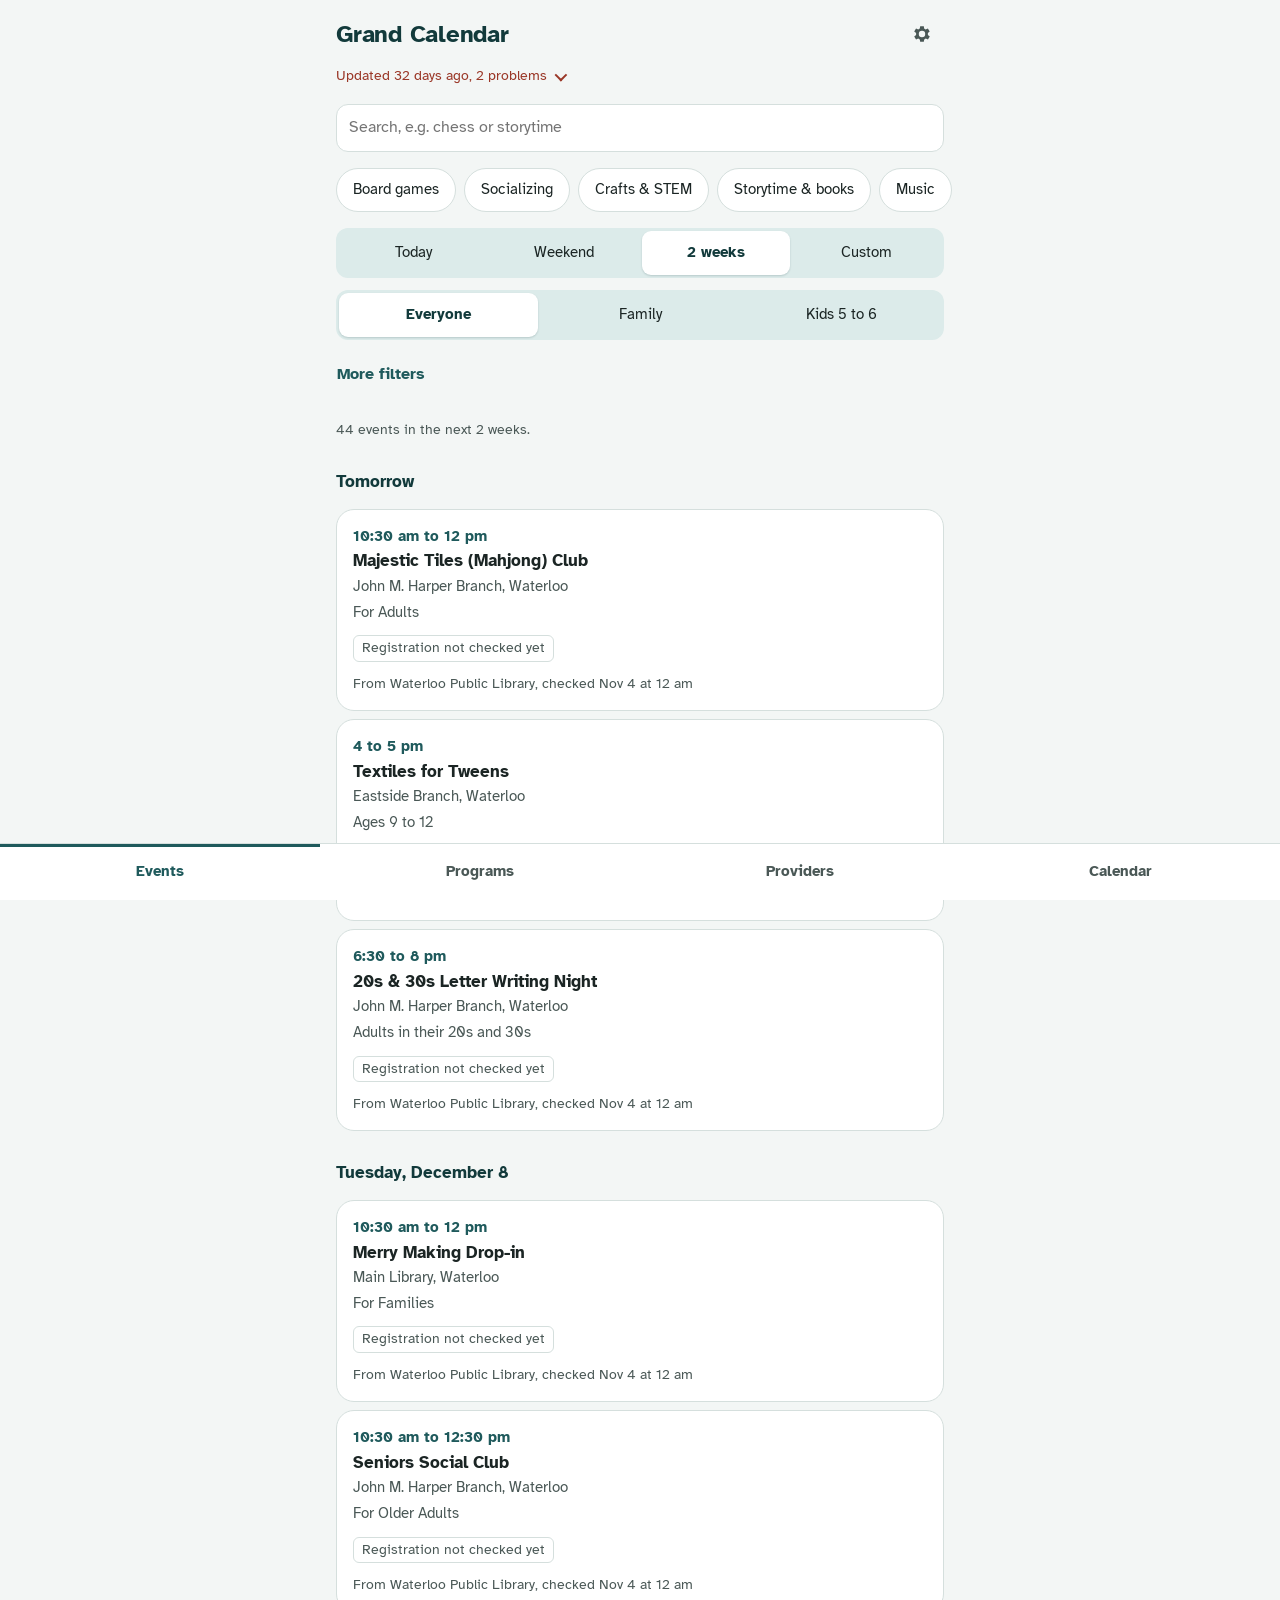
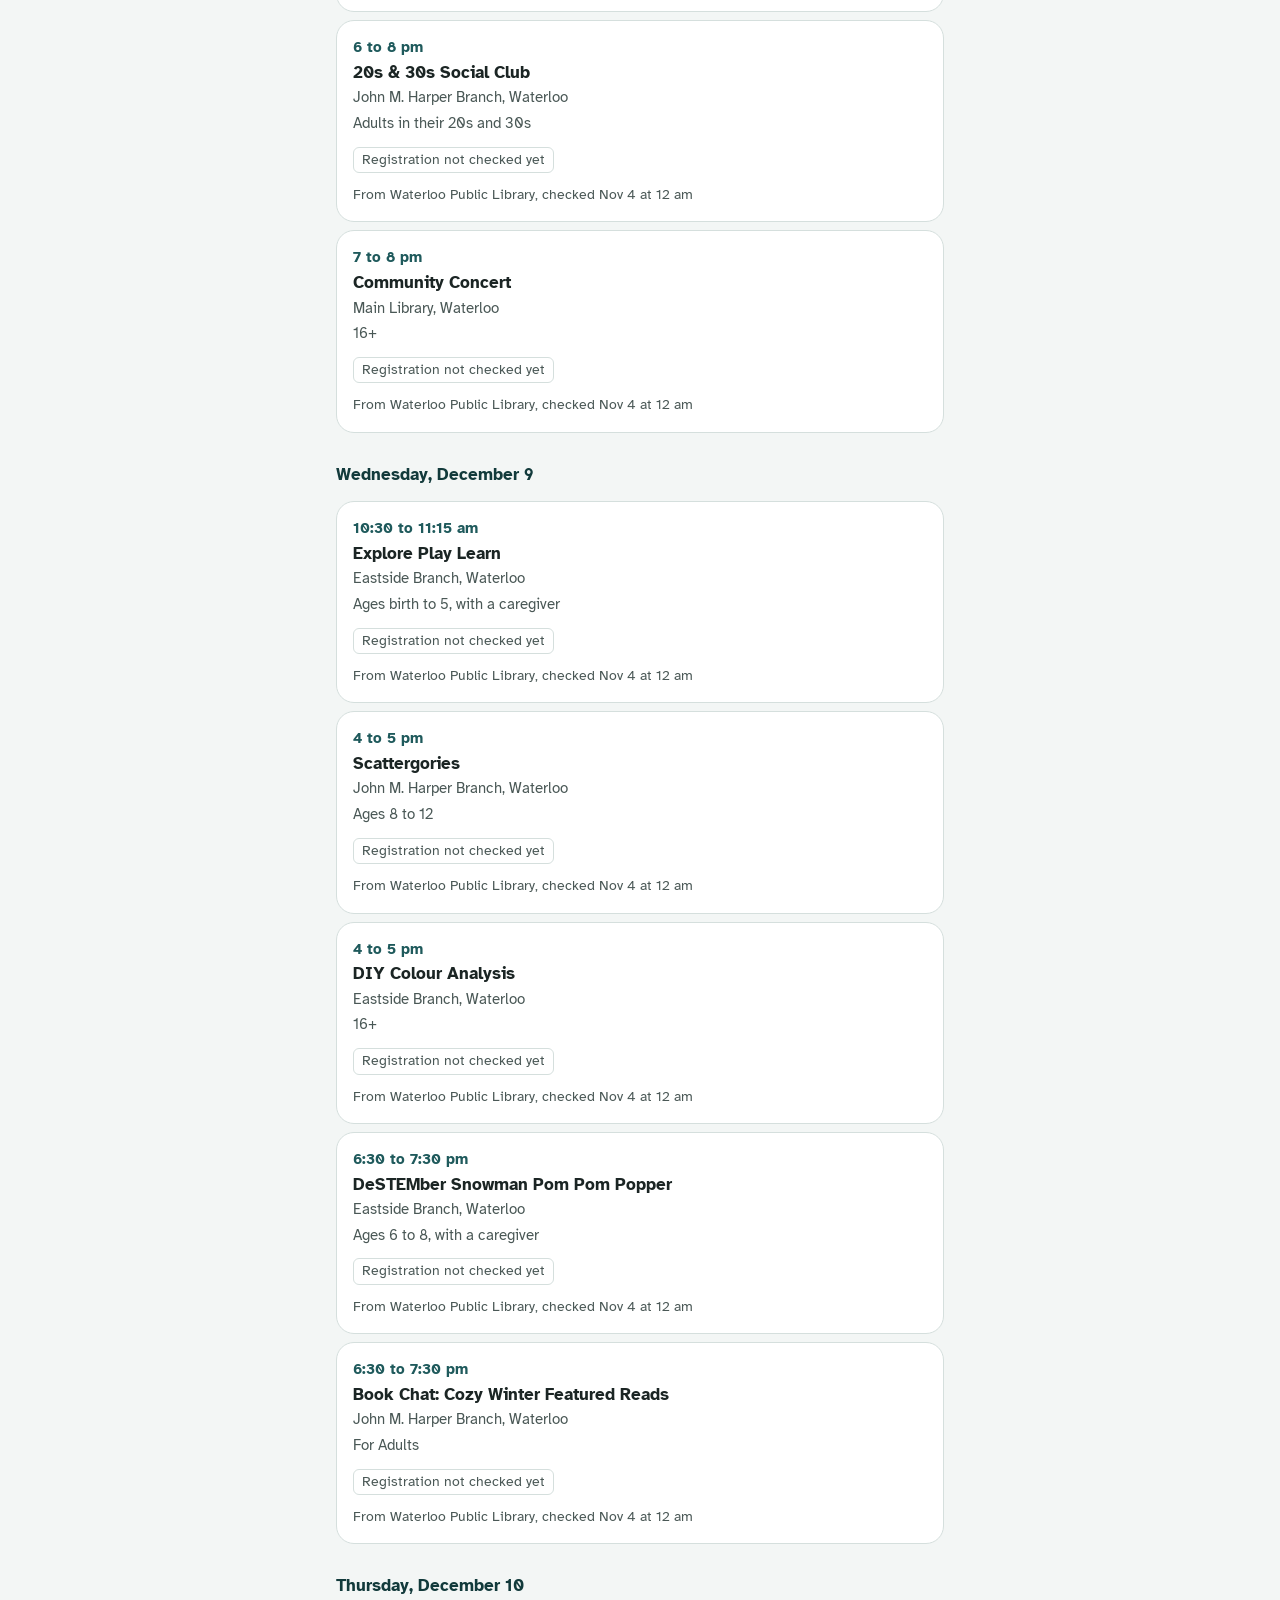
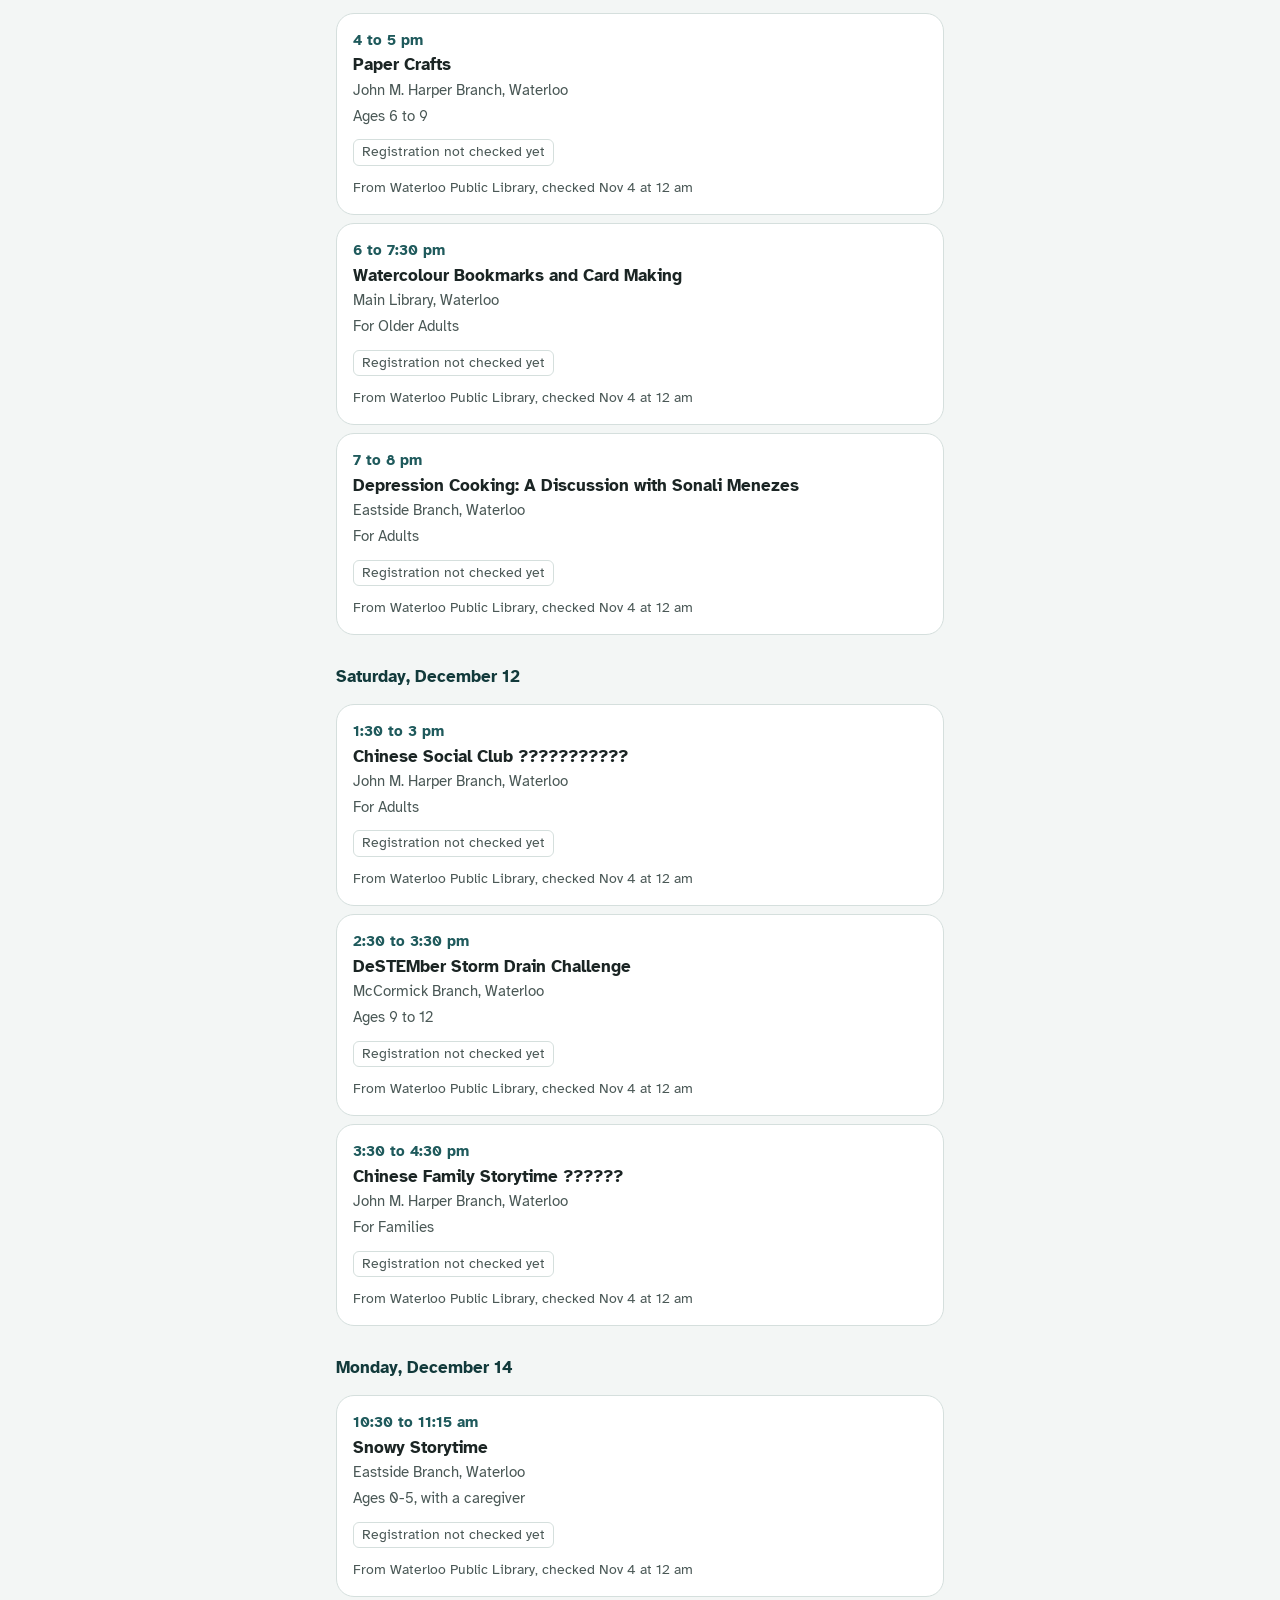
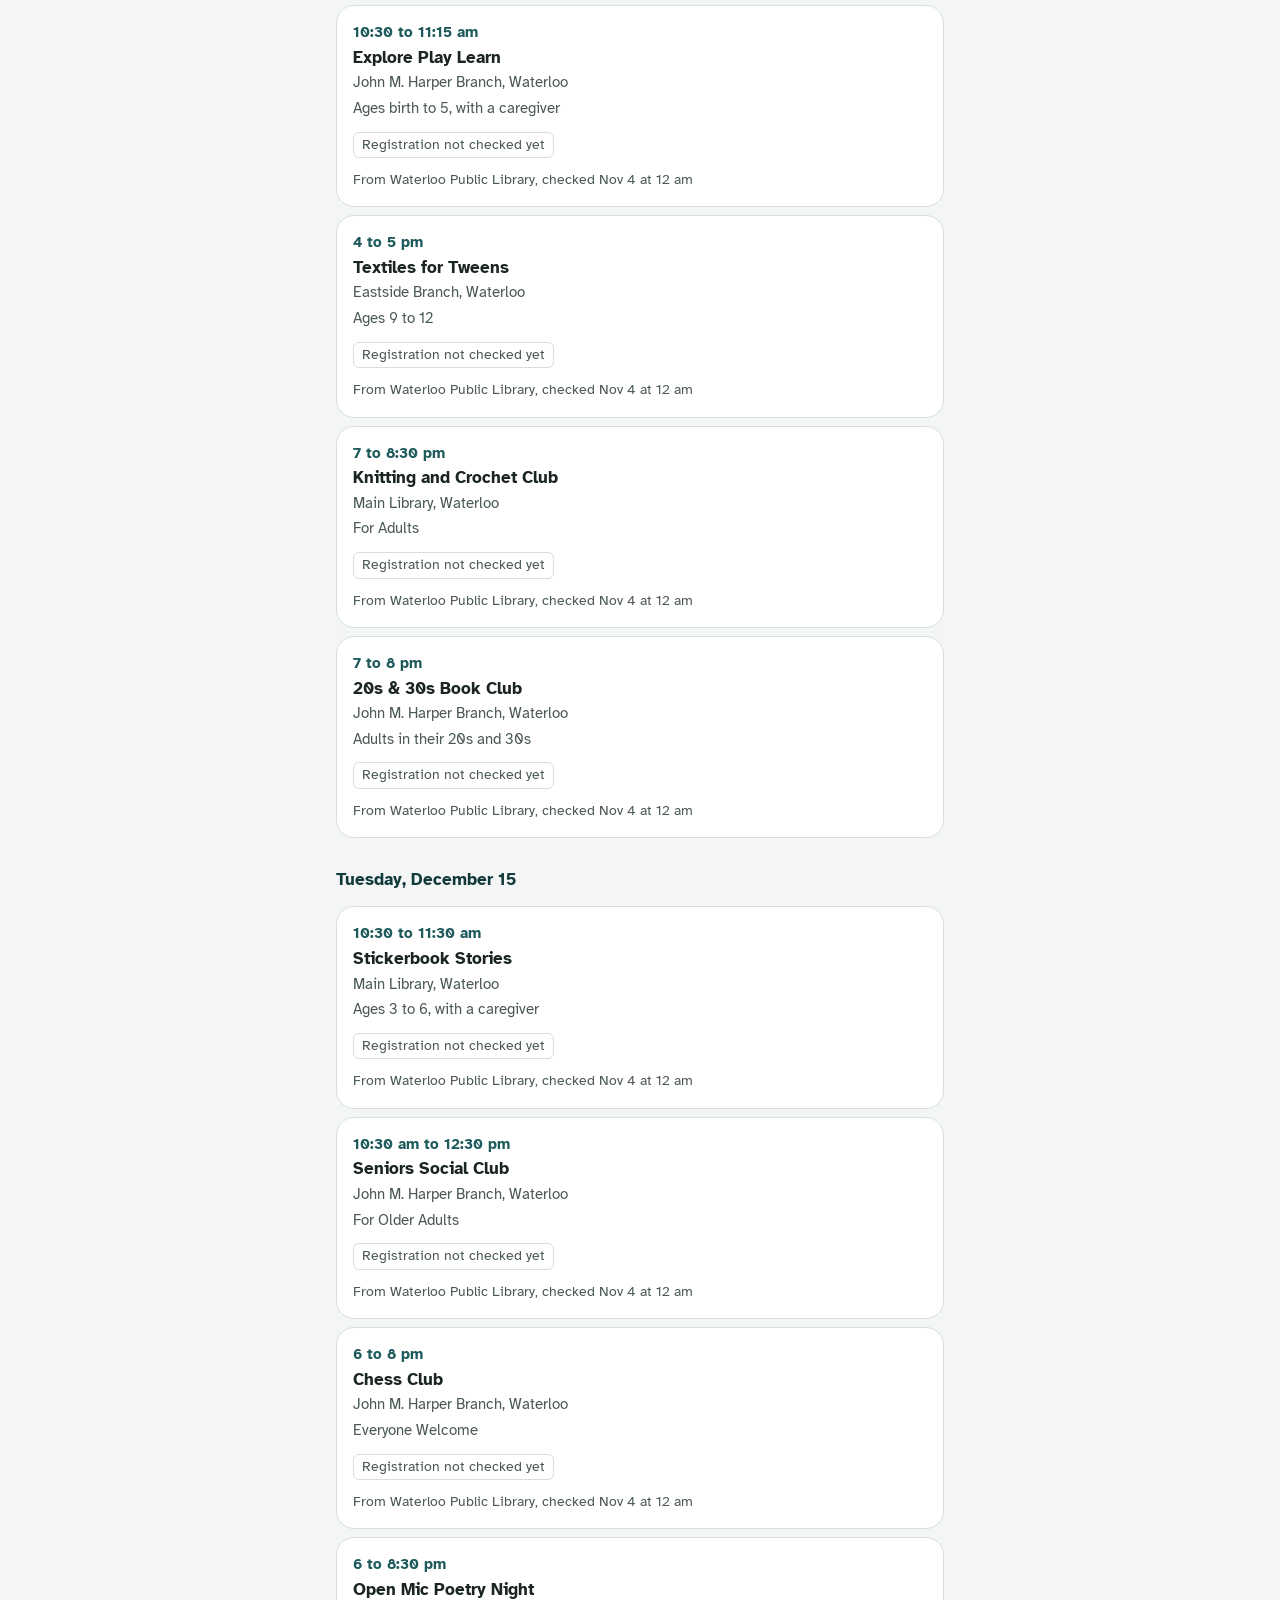
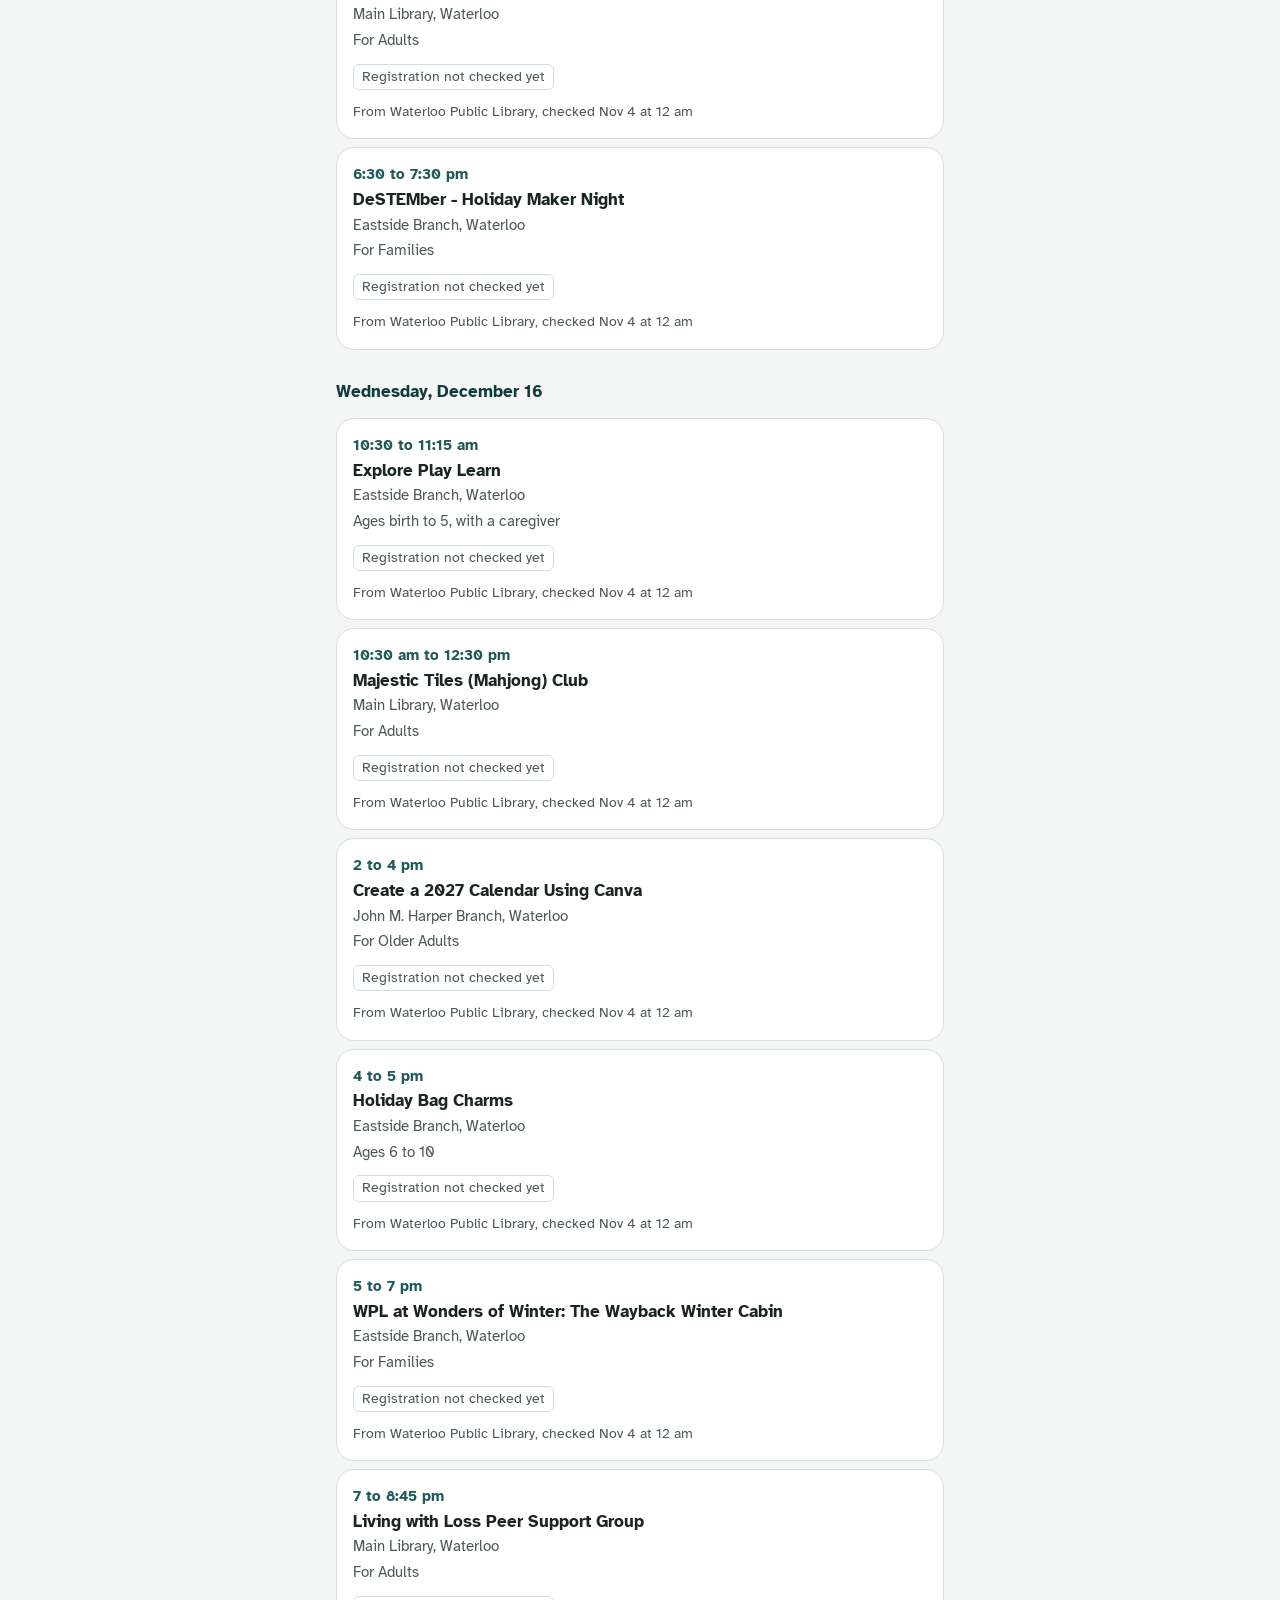
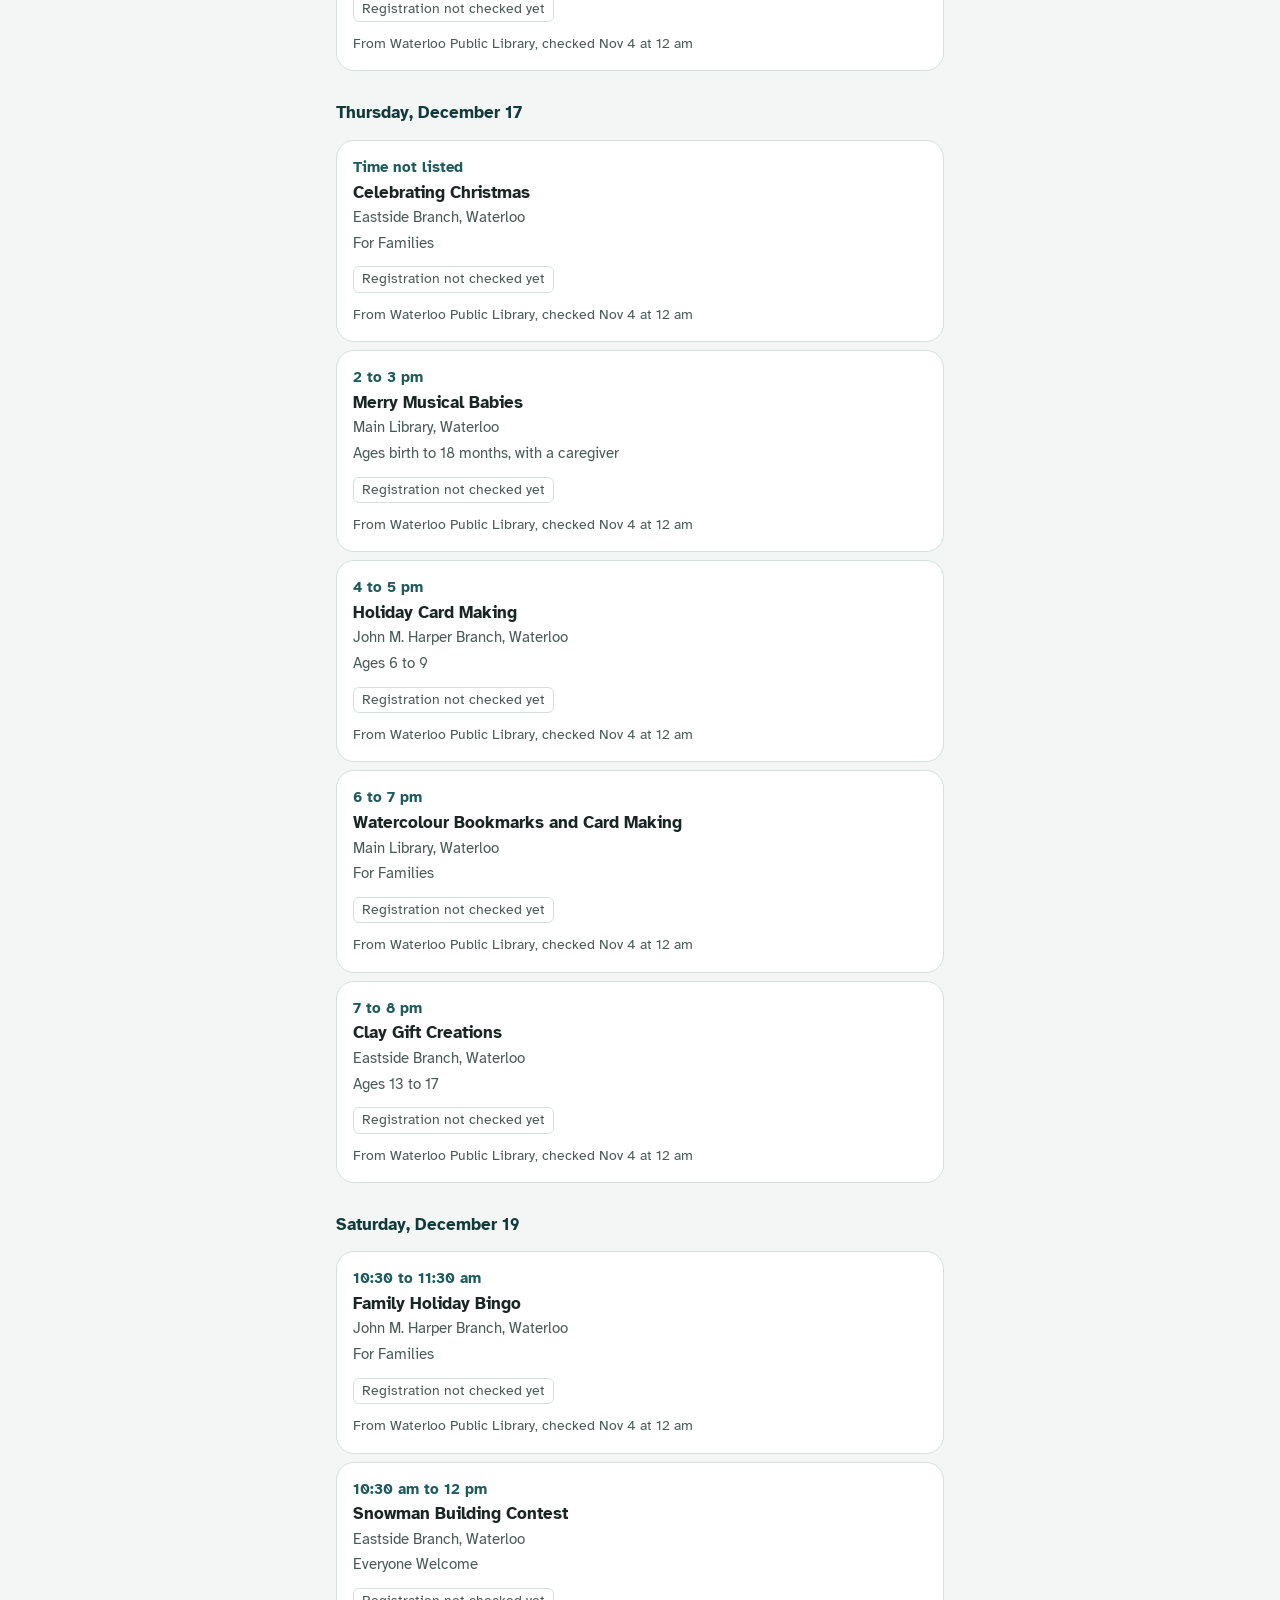
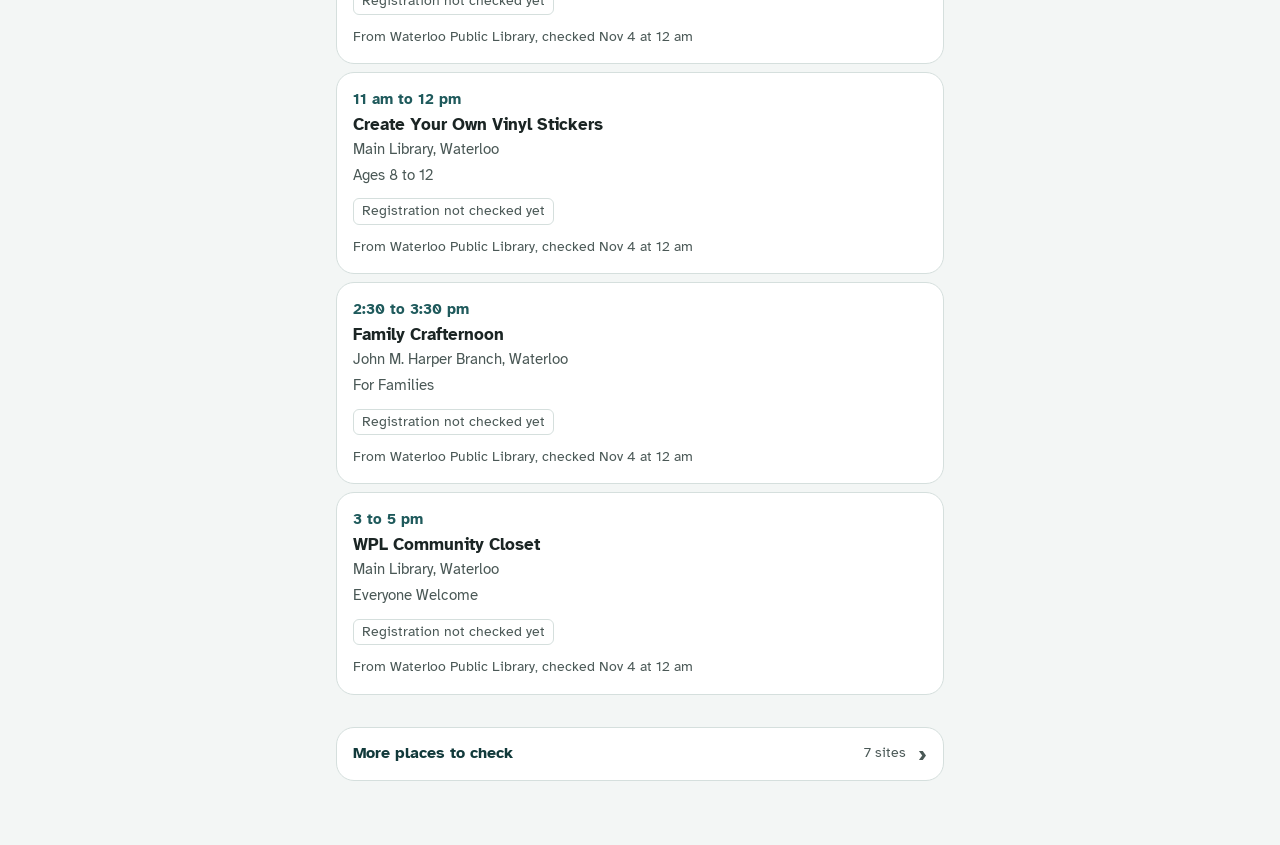
==== commit b79f43aa: "Add files via upload" ====
--- a/index.html
+++ b/index.html
@@ -66,11 +66,11 @@
     <p class="summary" id="summary" aria-live="polite"></p>
     <div id="results"></div>
 
-    <section class="elsewhere" aria-labelledby="elsewhere-h">
-      <h2 id="elsewhere-h">More places to check</h2>
+    <details class="fold elsewhere">
+      <summary><span>More places to check</span> <span class="fold-count" id="elsewhere-count"></span></summary>
       <p class="muted">These sites don't let Grand Calendar read their events, so check them directly.</p>
       <div class="link-list" id="elsewhere"></div>
-    </section>
+    </details>
   </main>
 
   <main id="view-programs" hidden>
@@ -90,23 +90,38 @@
     </div>
     <p class="summary" id="psummary" aria-live="polite"></p>
     <div id="presults"></div>
-    <section class="providers" aria-labelledby="prov-h">
-      <h2 id="prov-h">Providers in the area</h2>
-      <p class="muted" id="prov-note">Clubs and schools checked by hand on their own websites. Ages are only shown where the provider states them.</p>
-      <div class="chips" id="prov-types" role="group" aria-label="Kind of provider"></div>
-      <div id="prov-list"></div>
-    </section>
     <section class="websearch" aria-labelledby="pweb-h">
       <h2 id="pweb-h">From a web search</h2>
       <p class="muted" id="pweb-note">Type a search above, then search the web for providers in the area. Results are not checked by Grand Calendar, so details may be out of date.</p>
       <button type="button" class="btn" id="pweb-go">Search the web</button>
       <div id="pweb-results"></div>
     </section>
-    <section class="elsewhere" aria-labelledby="pelsewhere-h">
-      <h2 id="pelsewhere-h">Search other program sites</h2>
+    <details class="fold elsewhere">
+      <summary><span>Search other program sites</span> <span class="fold-count" id="pelsewhere-count"></span></summary>
       <p class="muted">These sites can't be read automatically, so these links open their own search.</p>
       <div class="link-list" id="pelsewhere"></div>
-    </section>
+    </details>
+  </main>
+
+  <main id="view-providers" hidden>
+    <h2 class="view-title">Providers</h2>
+    <p class="muted">Checked on each provider's own website. Ages only where they state them.</p>
+    <div class="controls">
+      <label class="search">
+        <span class="visually-hidden">Search providers</span>
+        <input id="provq" type="search" inputmode="search" autocomplete="off" placeholder="Search, e.g. ballet or swim">
+      </label>
+      <div class="seg" role="group" aria-label="Who it's for" id="seg-provwho">
+        <button type="button" data-v="everyone">Everyone</button>
+        <button type="button" data-v="kids" id="provkids-btn">Kids 5 to 6</button>
+      </div>
+      <div class="chips" id="prov-types" role="group" aria-label="Kind of activity"></div>
+      <label class="town-pick"><span>Town</span>
+        <select id="prov-town"><option value="">Anywhere</option></select>
+      </label>
+    </div>
+    <p class="summary" id="prov-summary" aria-live="polite"></p>
+    <div id="prov-list"></div>
   </main>
 
   <main id="view-saved" hidden>
@@ -133,6 +148,7 @@
   <nav class="tabs" aria-label="Views">
     <button type="button" data-view="events" aria-current="page">Events</button>
     <button type="button" data-view="programs">Programs</button>
+    <button type="button" data-view="providers">Providers</button>
     <button type="button" data-view="saved">Calendar <span id="saved-count"></span></button>
   </nav>
 
--- a/app.css
+++ b/app.css
@@ -352,3 +352,24 @@
 .prov-card > .btn { width: 100%; margin-top: var(--s3); }
 
 .prov-card .stale { margin-top: var(--s2); padding: var(--s2) var(--s3); border-radius: var(--r-sm); background: var(--full-bg, rgba(180,60,40,.10)); color: var(--ink); font-size: 14px; }
+
+/* ---------- Folded sections (less scrolling) ---------- */
+details.fold { margin-top: var(--s6); border: 1px solid var(--line); border-radius: var(--r-lg); background: var(--surface); }
+details.fold > summary { display: flex; align-items: center; justify-content: space-between; gap: var(--s3); min-height: 52px; padding: 0 var(--s4); cursor: pointer; list-style: none; font-weight: 700; color: var(--river-900); }
+details.fold > summary::-webkit-details-marker { display: none; }
+details.fold > summary::after { content: '›'; font-size: 22px; color: var(--ink-2); transition: transform .15s; }
+details.fold[open] > summary::after { transform: rotate(90deg); }
+details.fold .fold-count { margin-left: auto; font-weight: 400; color: var(--ink-2); font-size: 14px; }
+details.fold > :not(summary) { margin-left: var(--s4); margin-right: var(--s4); }
+details.fold > .link-list { margin-bottom: var(--s4); }
+
+/* ---------- Providers tab ---------- */
+.town-pick { display: flex; align-items: center; gap: var(--s3); font-weight: 700; font-size: 15px; }
+.town-pick select { flex: 1; min-height: var(--btn-h); }
+.prov-row { display: block; width: 100%; text-align: left; font: inherit; color: var(--ink); background: none; border: 0; padding: 0; cursor: pointer; }
+.prov-row .meta { font-size: 14px; color: var(--ink-2); margin-top: 2px; }
+.prov-row .fits { font-size: 15px; margin-top: var(--s2); }
+.prov-row .badge { display: inline-block; margin-top: var(--s2); font-size: 13px; padding: 2px 8px; border-radius: 999px; background: var(--river-100); color: var(--ink-2); }
+.prov-row .badge.stale-b { background: rgba(180,60,40,.12); color: var(--ink); }
+.prov-card.open { border-color: var(--river-500); }
+.prov-card .prov-more { margin-top: var(--s3); border-top: 1px solid var(--line); padding-top: var(--s3); }
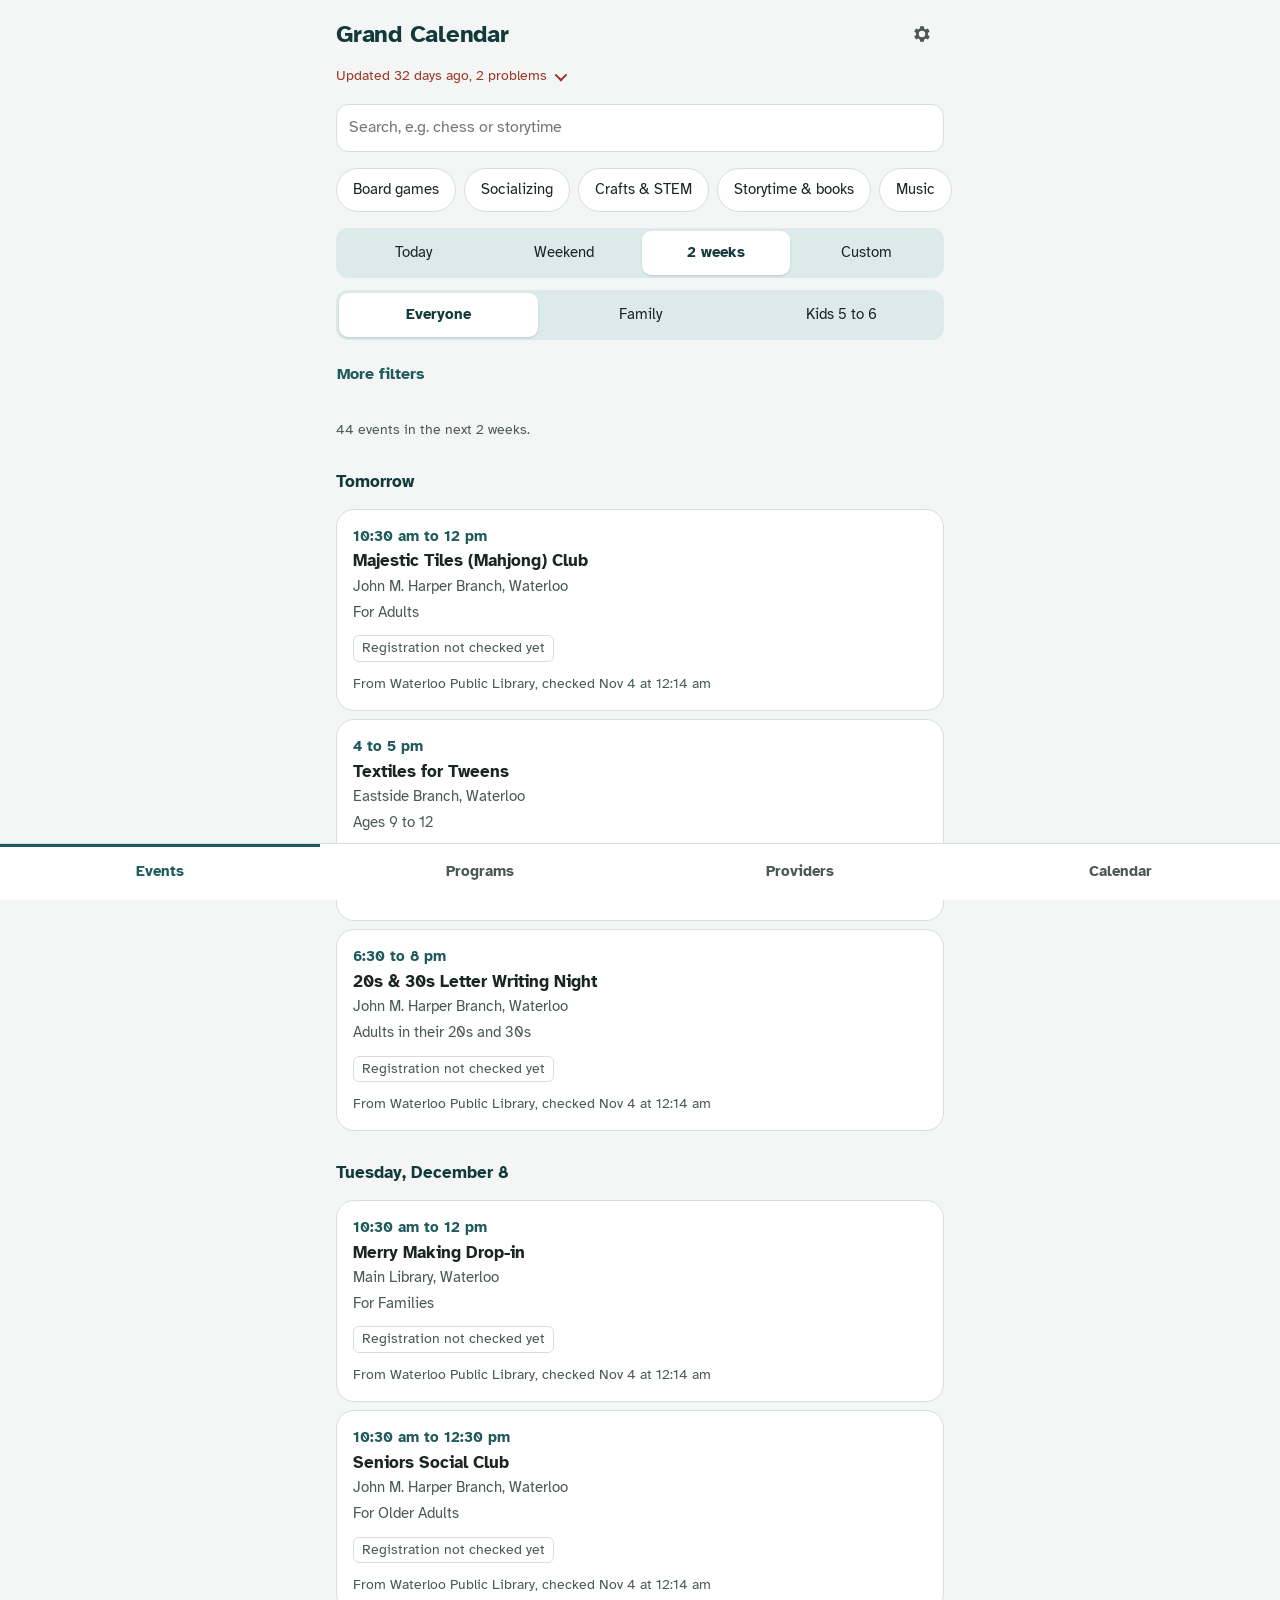
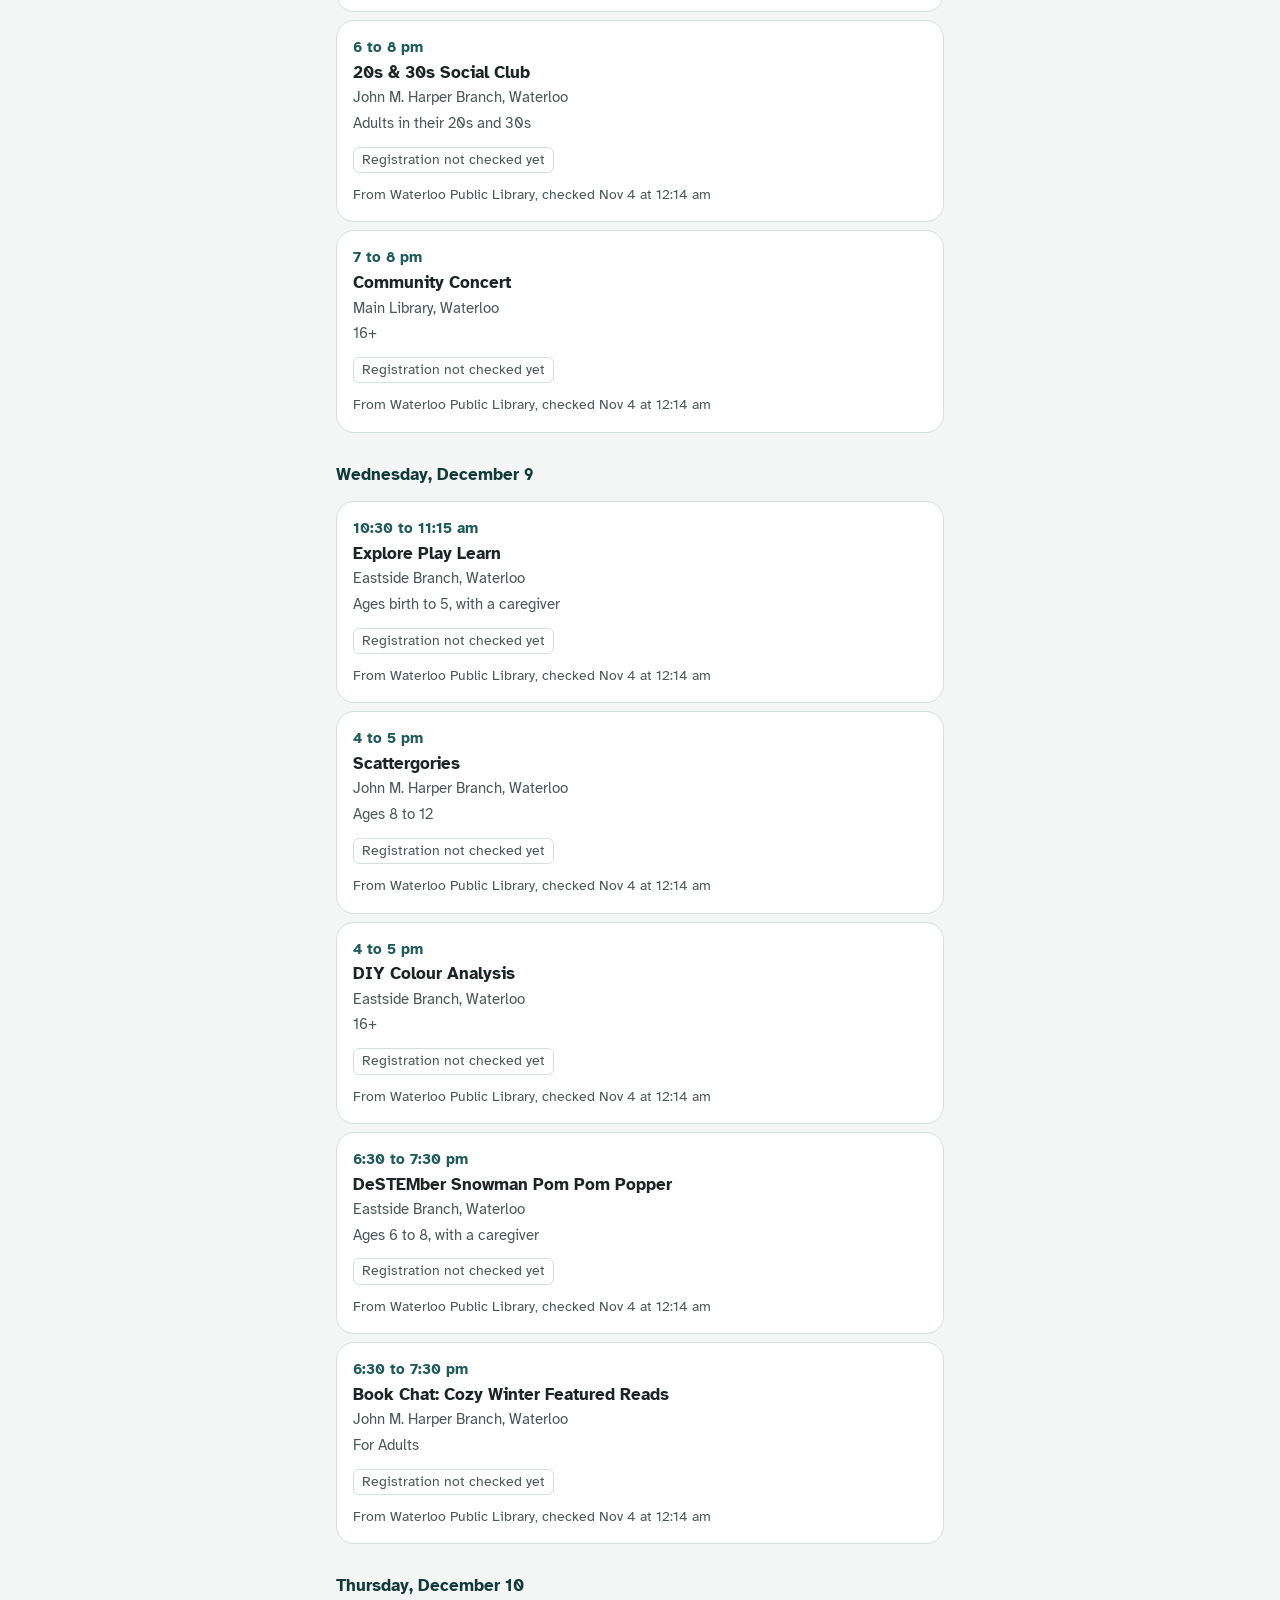
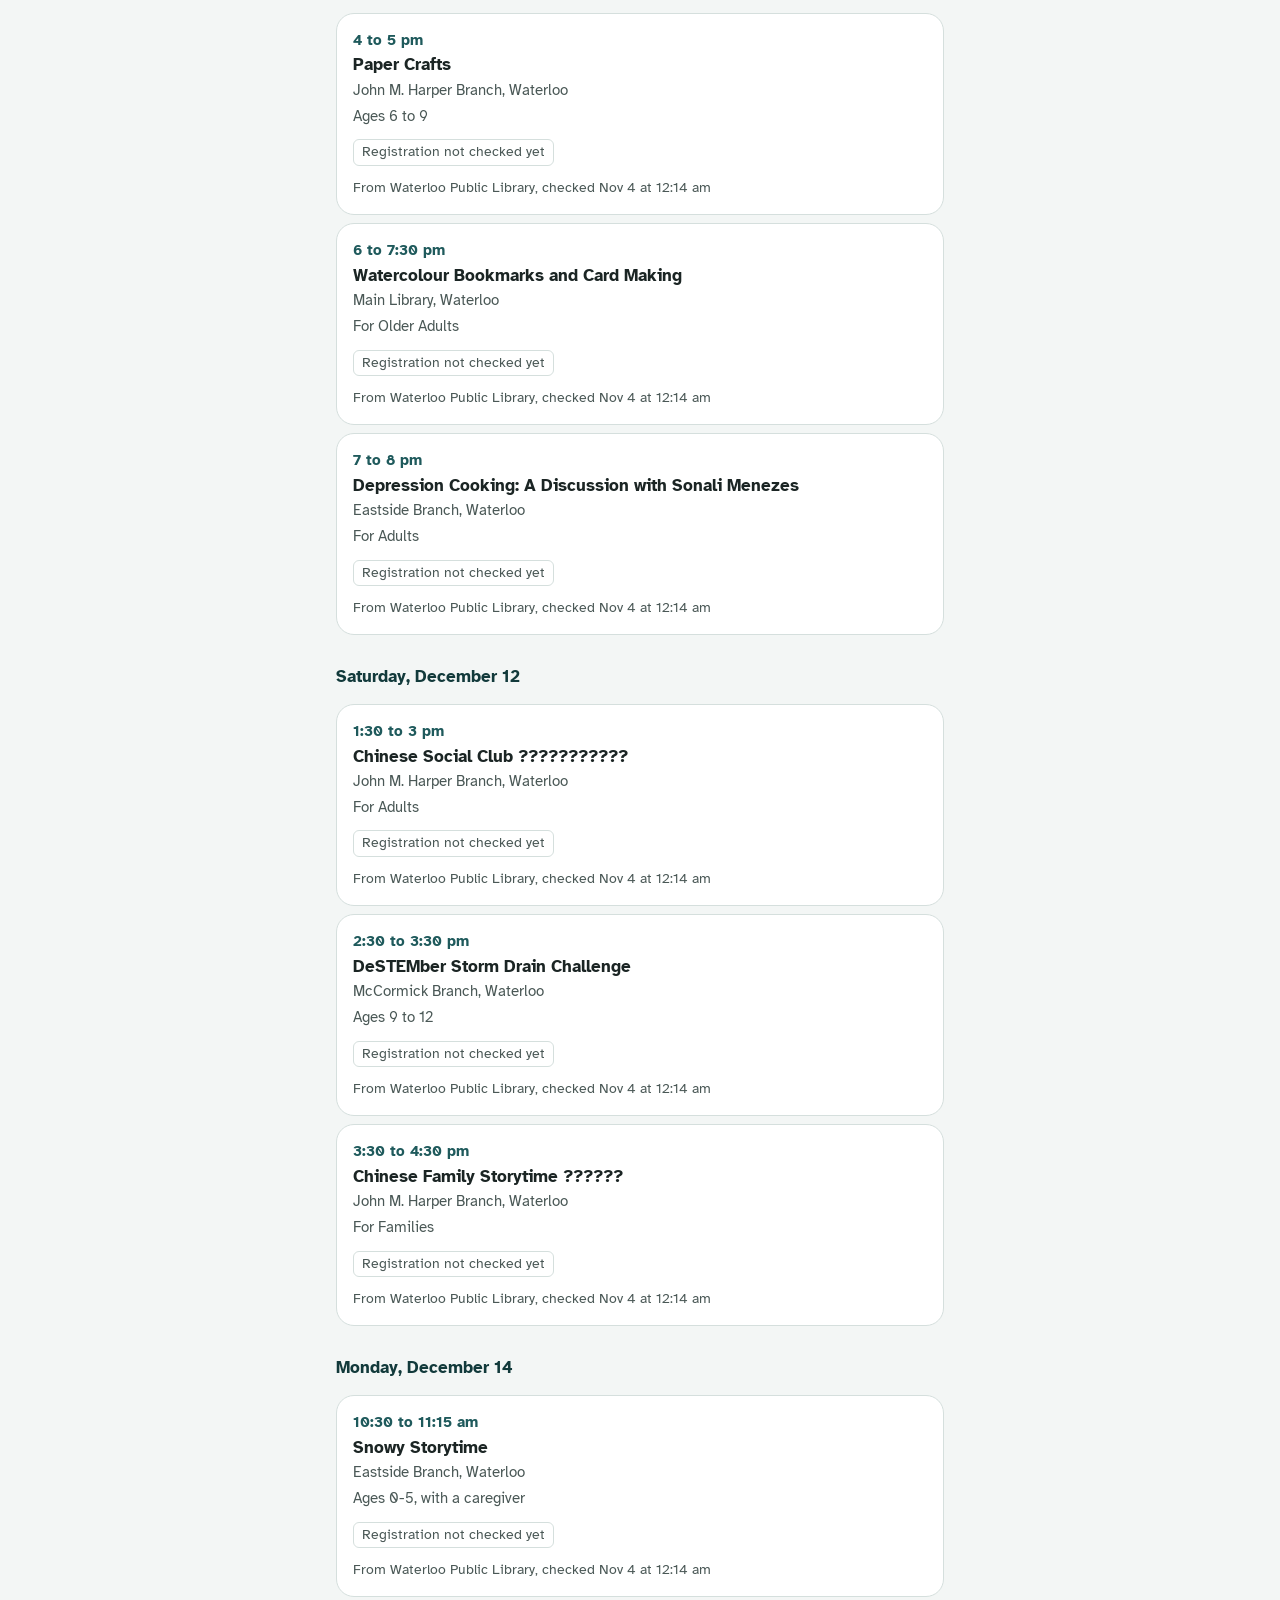
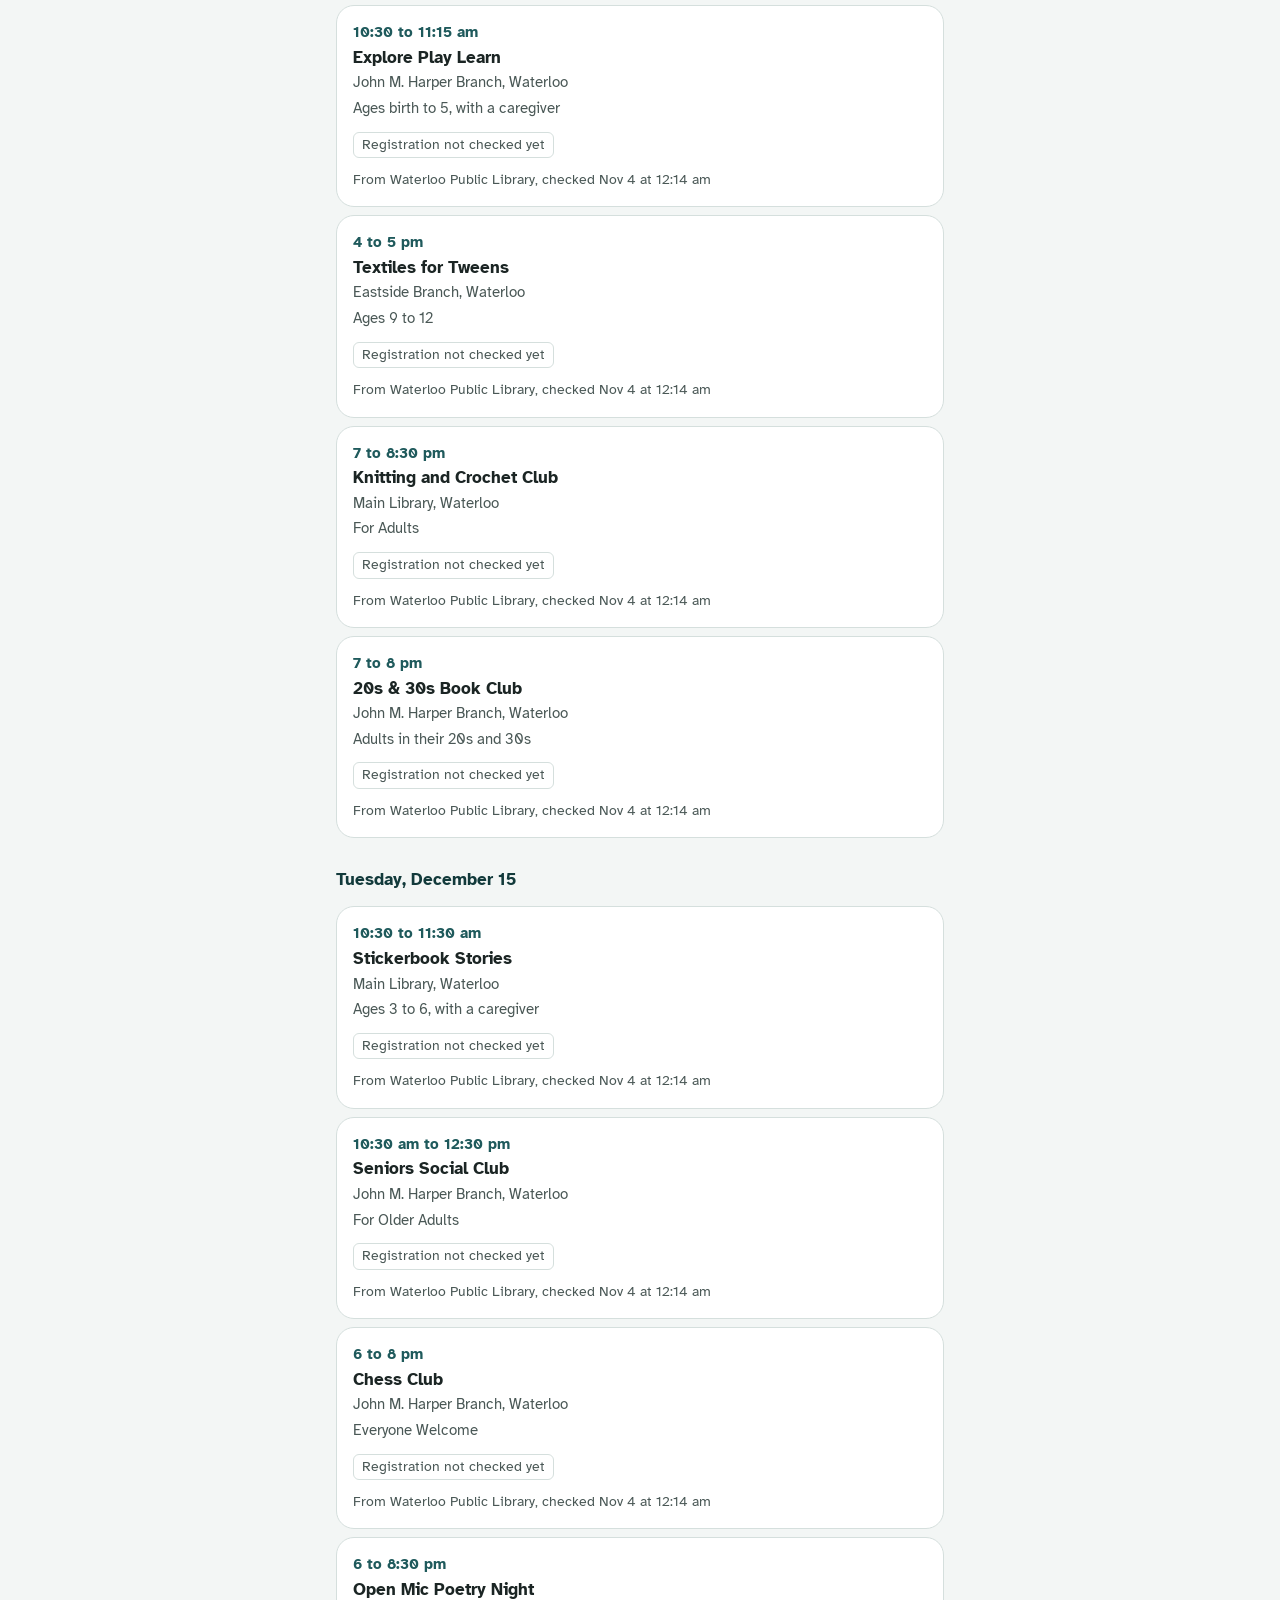
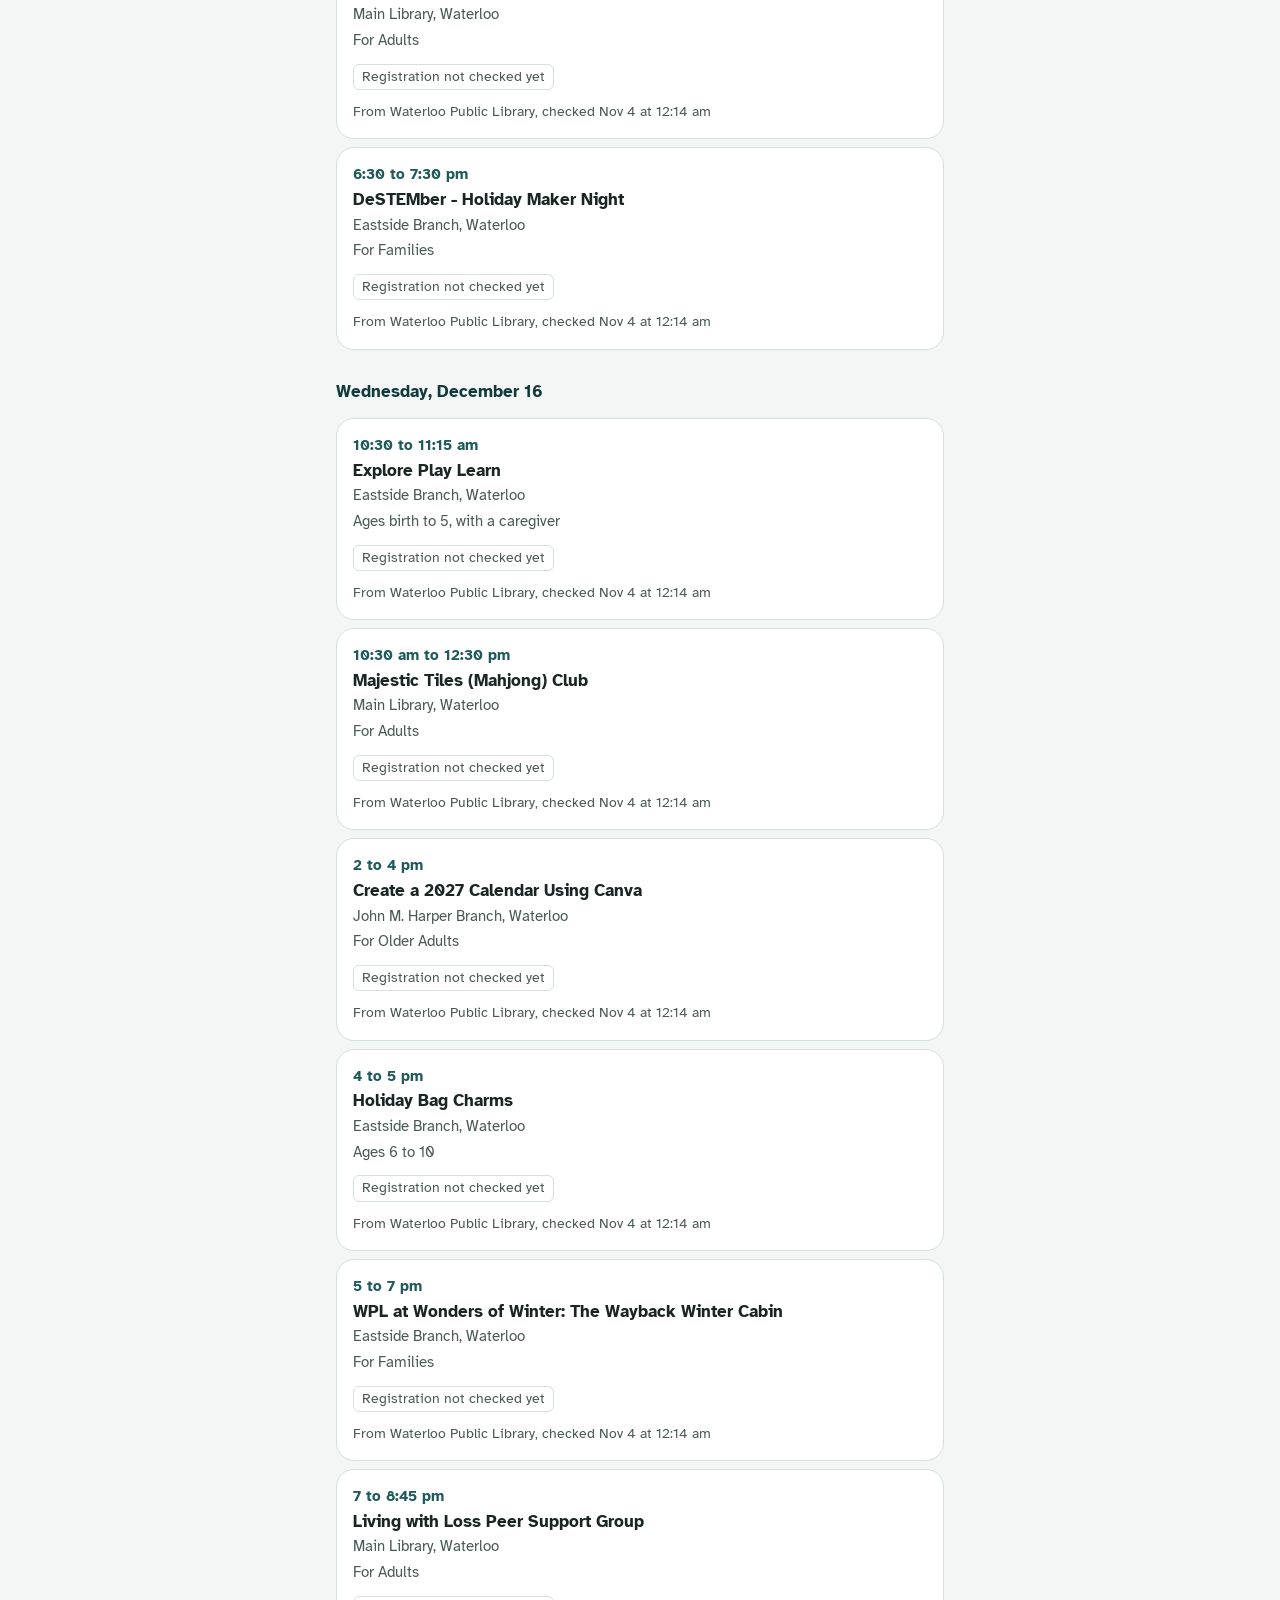
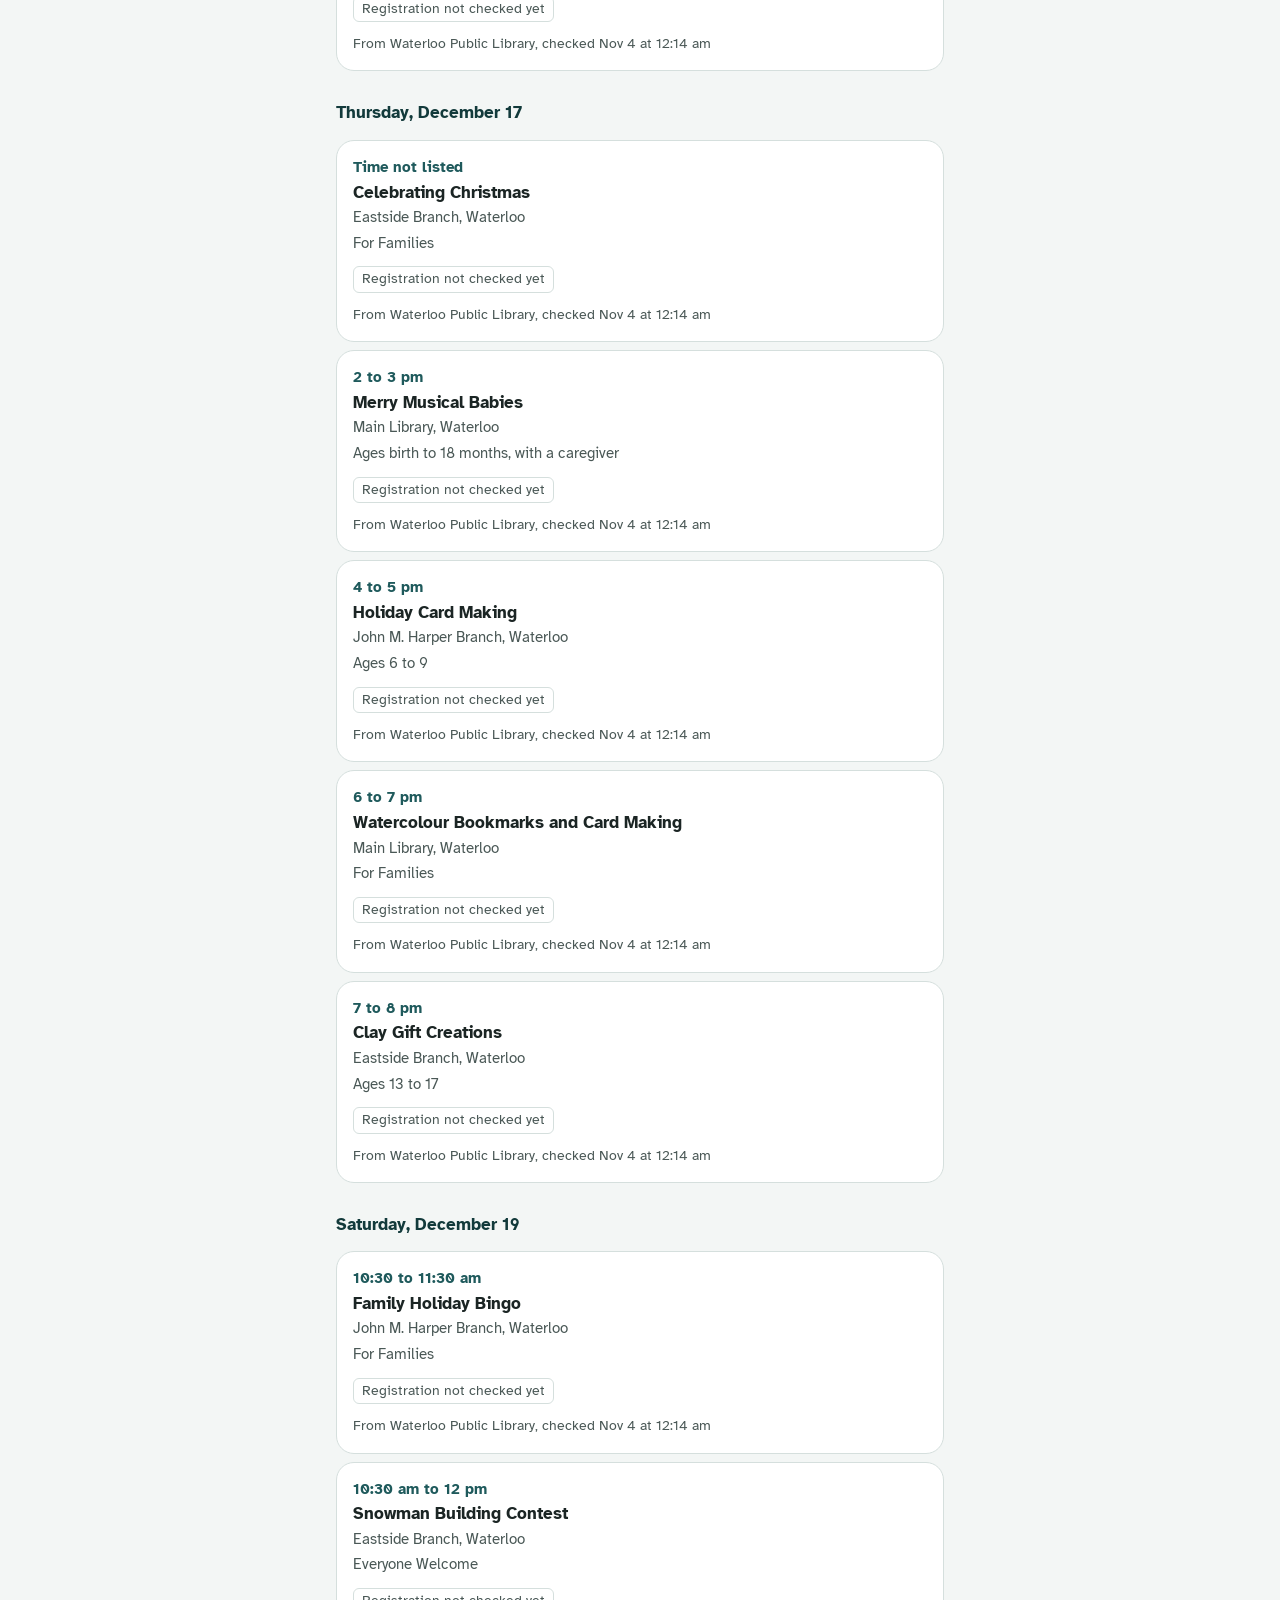
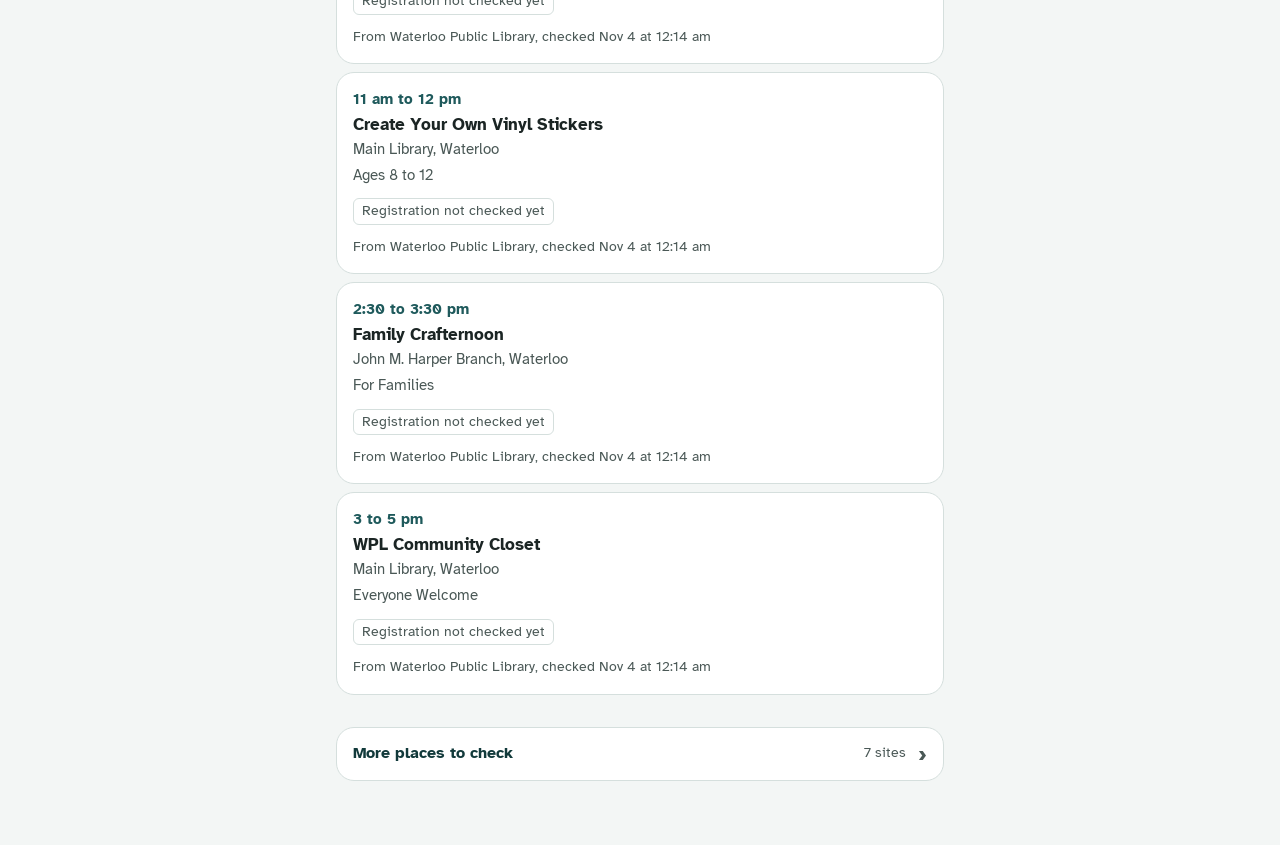
==== commit f3a1da23: "Add files via upload" ====
--- a/index.html
+++ b/index.html
@@ -259,6 +259,7 @@
         <label class="field"><span>Starts <span class="opt">(optional)</span></span> <input id="ao-start" type="time"></label>
         <label class="field"><span>Ends <span class="opt">(optional)</span></span> <input id="ao-end" type="time"></label>
       </div>
+      <button type="button" class="btn quiet clear-times" id="ao-clear-times" hidden>Clear times (no set time)</button>
       <label class="field"><span>Link <span class="opt">(optional)</span></span> <input id="ao-url" type="url" inputmode="url" autocomplete="off" placeholder="https://"></label>
       <label class="field"><span>Notes <span class="opt">(optional)</span></span> <textarea id="ao-notes" rows="2" maxlength="500"></textarea></label>
       <p class="form-error" id="ao-error" role="alert" hidden></p>
--- a/app.css
+++ b/app.css
@@ -260,7 +260,7 @@
 .btn.icon { width: var(--btn-h); min-width: var(--btn-h); padding: 0; font-size: 24px; line-height: 1; justify-content: center; }
 .btn.cal-today { padding-left: var(--s3); padding-right: var(--s3); }
 
-.cal-month { display: grid; grid-template-columns: repeat(7, 1fr); gap: 2px; margin-top: var(--s3); touch-action: pan-y; }
+.cal-month { display: grid; grid-template-columns: repeat(7, 1fr); gap: 2px; margin-top: var(--s3); touch-action: manipulation; }
 .cal-head { text-align: center; font-size: 13px; font-weight: 700; color: var(--ink-2); padding: var(--s1) 0; }
 .cal-day {
   position: relative; display: flex; flex-direction: column; align-items: center; justify-content: flex-start;
@@ -279,7 +279,7 @@
 .mark.program { background: var(--new); border-radius: 2px; } /* square, so shape differs as well as colour */
 @media (hover: hover) { .cal-day:hover { background: var(--river-100); } }
 
-.cal-week { display: flex; gap: 4px; margin-top: var(--s3); touch-action: pan-y; }
+.cal-week { display: flex; gap: 4px; margin-top: var(--s3); touch-action: manipulation; }
 .cal-week .cal-day { flex: 1; min-height: 72px; background: var(--surface); border: 1px solid var(--line); }
 .cal-week .cal-day.is-selected { background: var(--river-100); border-color: var(--river-500); }
 .cal-wd { font-size: 13px; color: var(--ink-2); margin-bottom: 2px; }
@@ -373,3 +373,20 @@
 .prov-row .badge.stale-b { background: rgba(180,60,40,.12); color: var(--ink); }
 .prov-card.open { border-color: var(--river-500); }
 .prov-card .prov-more { margin-top: var(--s3); border-top: 1px solid var(--line); padding-top: var(--s3); }
+
+/* No double-tap zoom anywhere (taps on buttons were zooming the page); pinch-to-zoom still works. */
+html, body, button, a, input, select, textarea, label { touch-action: manipulation; }
+
+/* iPhone gives date and time fields a built-in minimum width that pushes them past the edge. */
+.field { min-width: 0; }
+.field input, .field textarea, .field select { width: 100%; min-width: 0; max-width: 100%; box-sizing: border-box; }
+/* Without iPhone's built-in styling the text sat at the top; a fixed height with flex
+   centring puts it in the middle, the same as the other fields. */
+input[type="date"], input[type="time"] {
+  -webkit-appearance: none; appearance: none; min-width: 0; text-align: left;
+  display: flex; align-items: center; height: var(--btn-h); padding-top: 0; padding-bottom: 0; line-height: normal;
+}
+input[type="date"]::-webkit-date-and-time-value, input[type="time"]::-webkit-date-and-time-value { text-align: left; margin: 0; }
+/* An empty time field on iPhone shows the current time as a placeholder; dim it so it doesn't look set. */
+input.is-empty { color: var(--ink-2); opacity: 0.6; }
+.clear-times { justify-self: start; margin-top: calc(-1 * var(--s2)); }
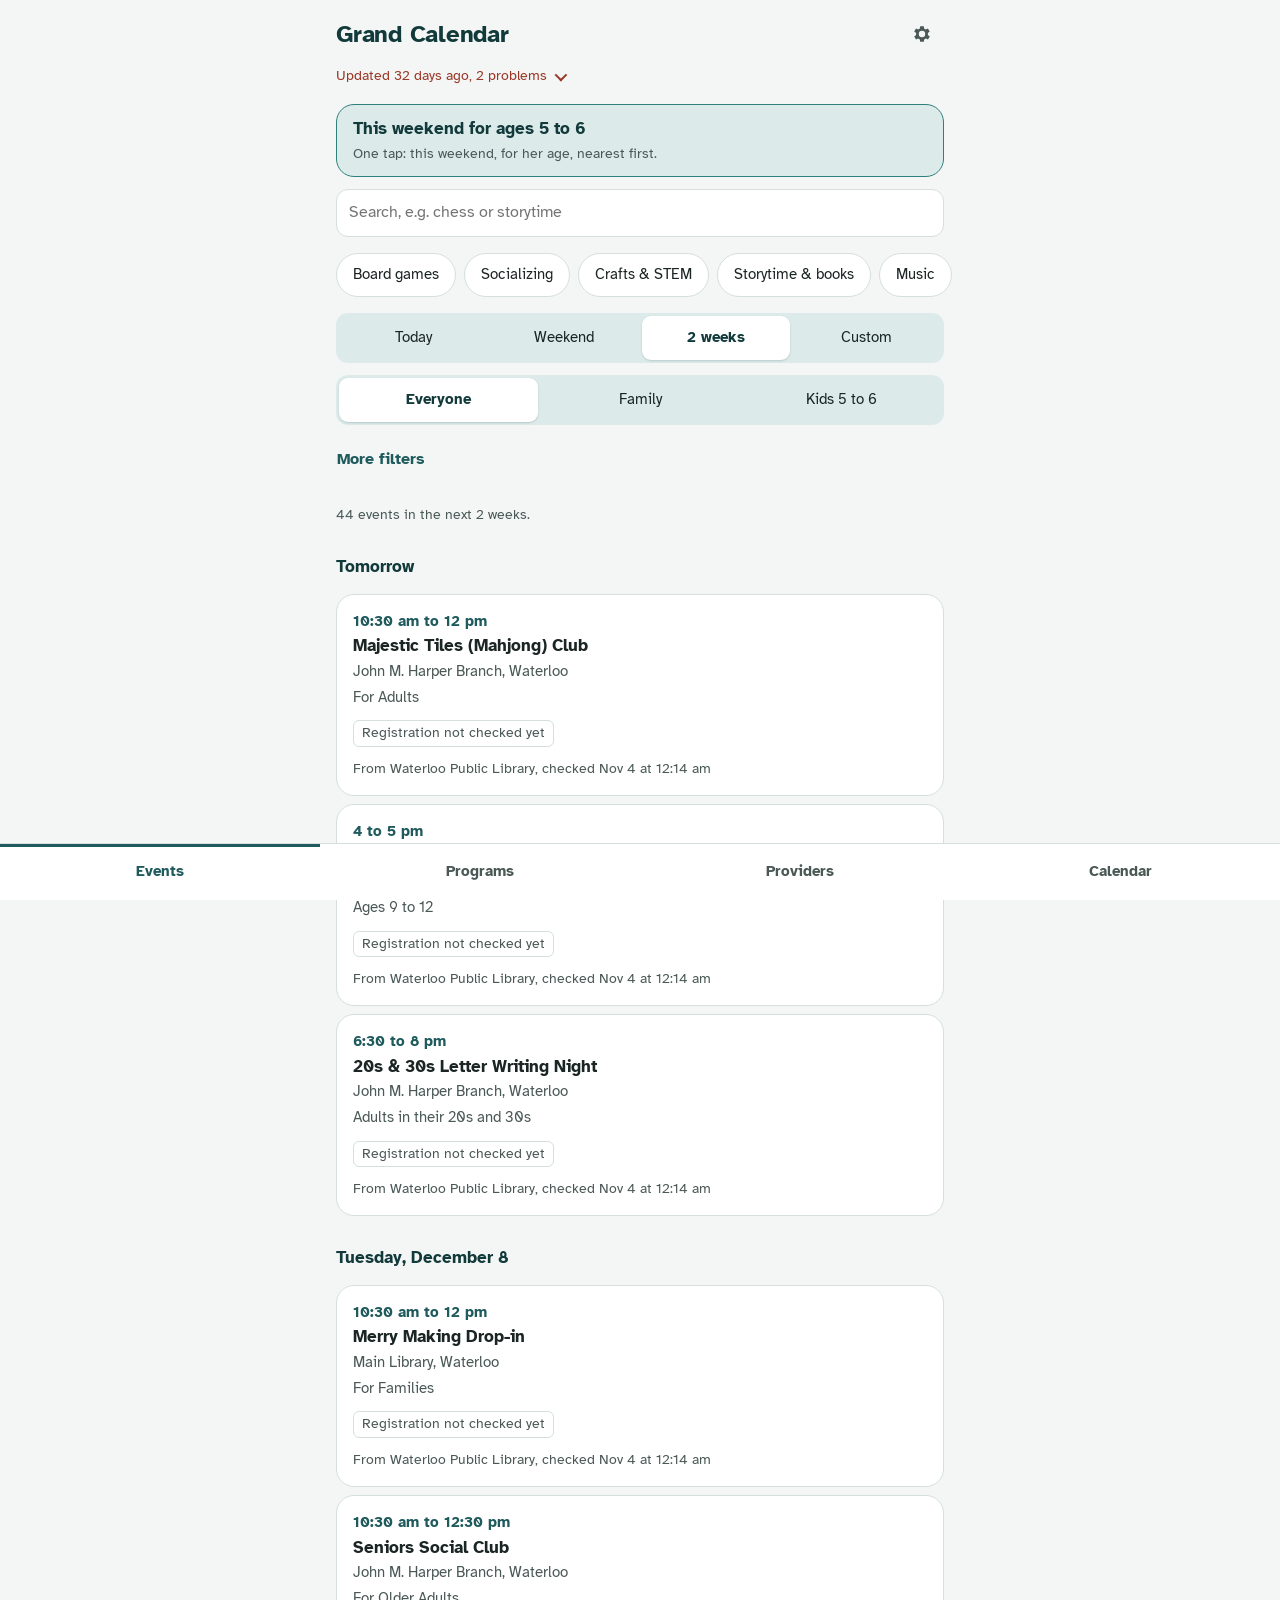
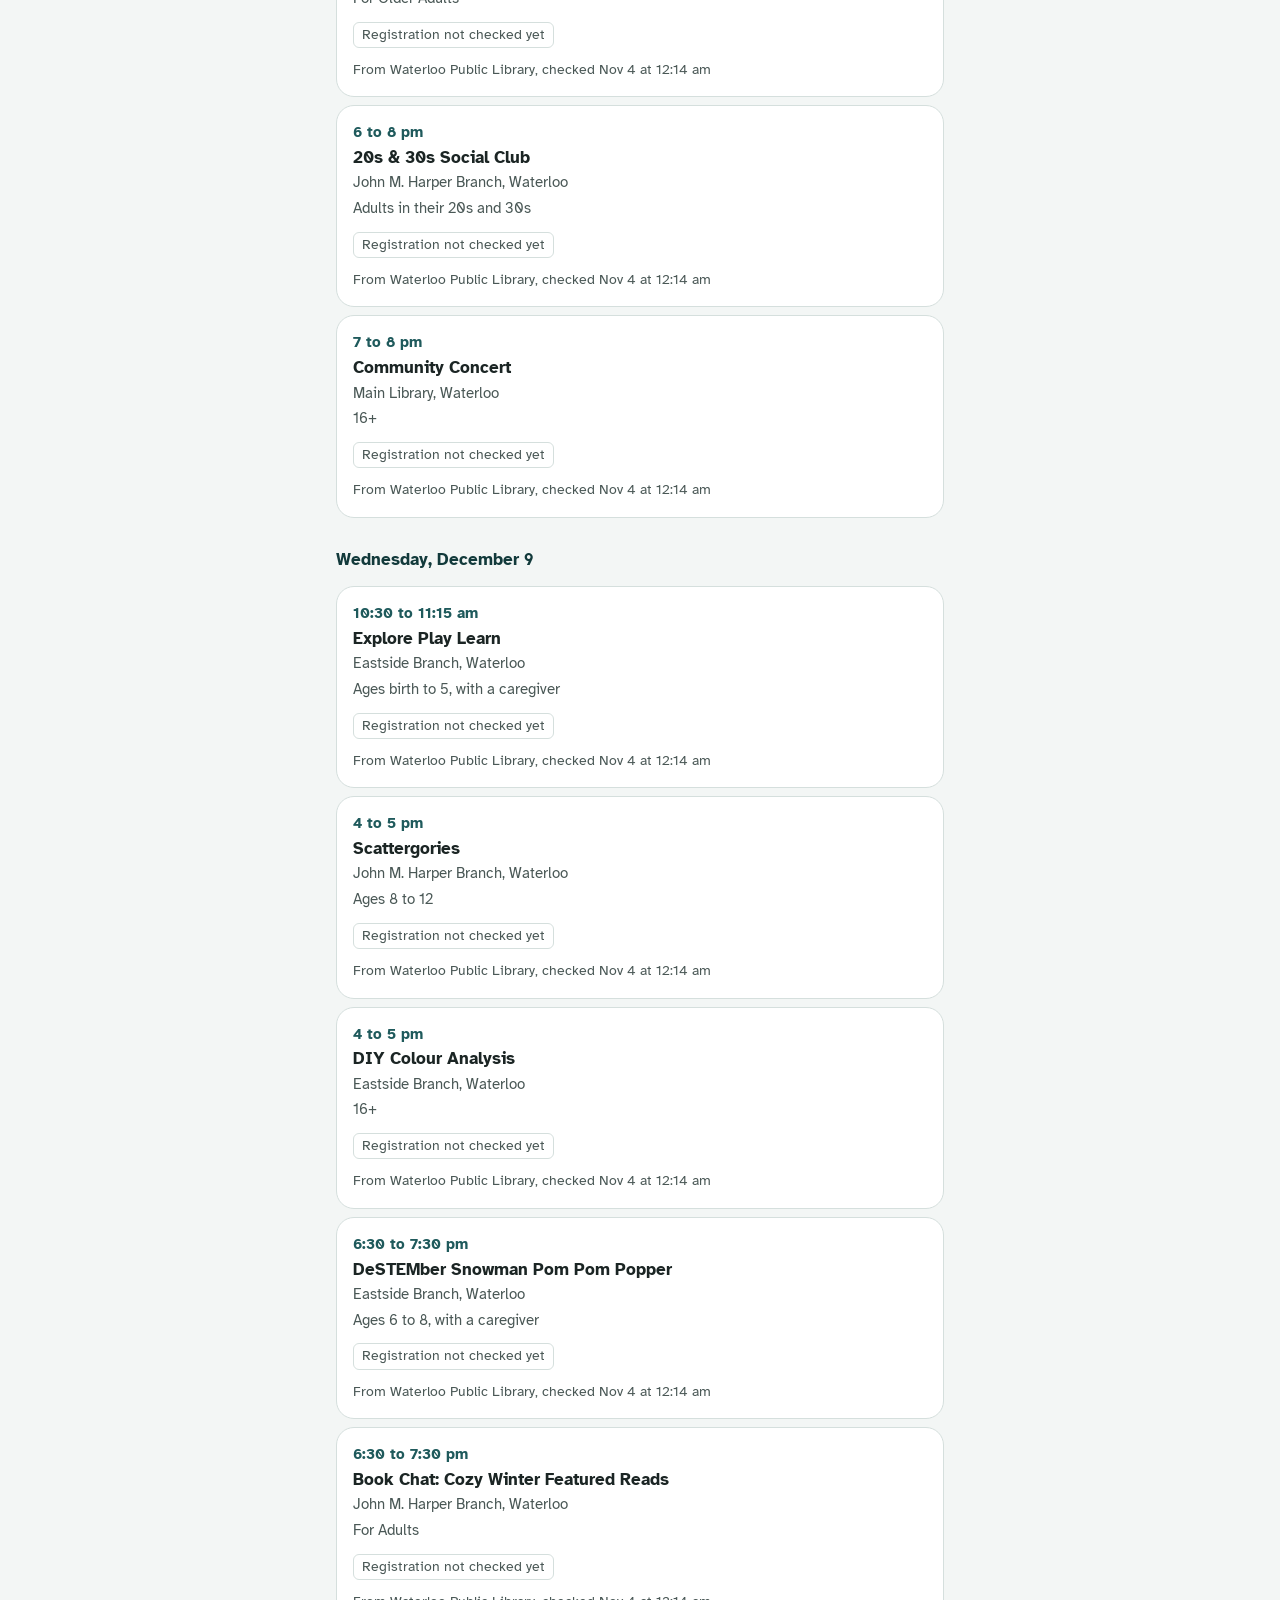
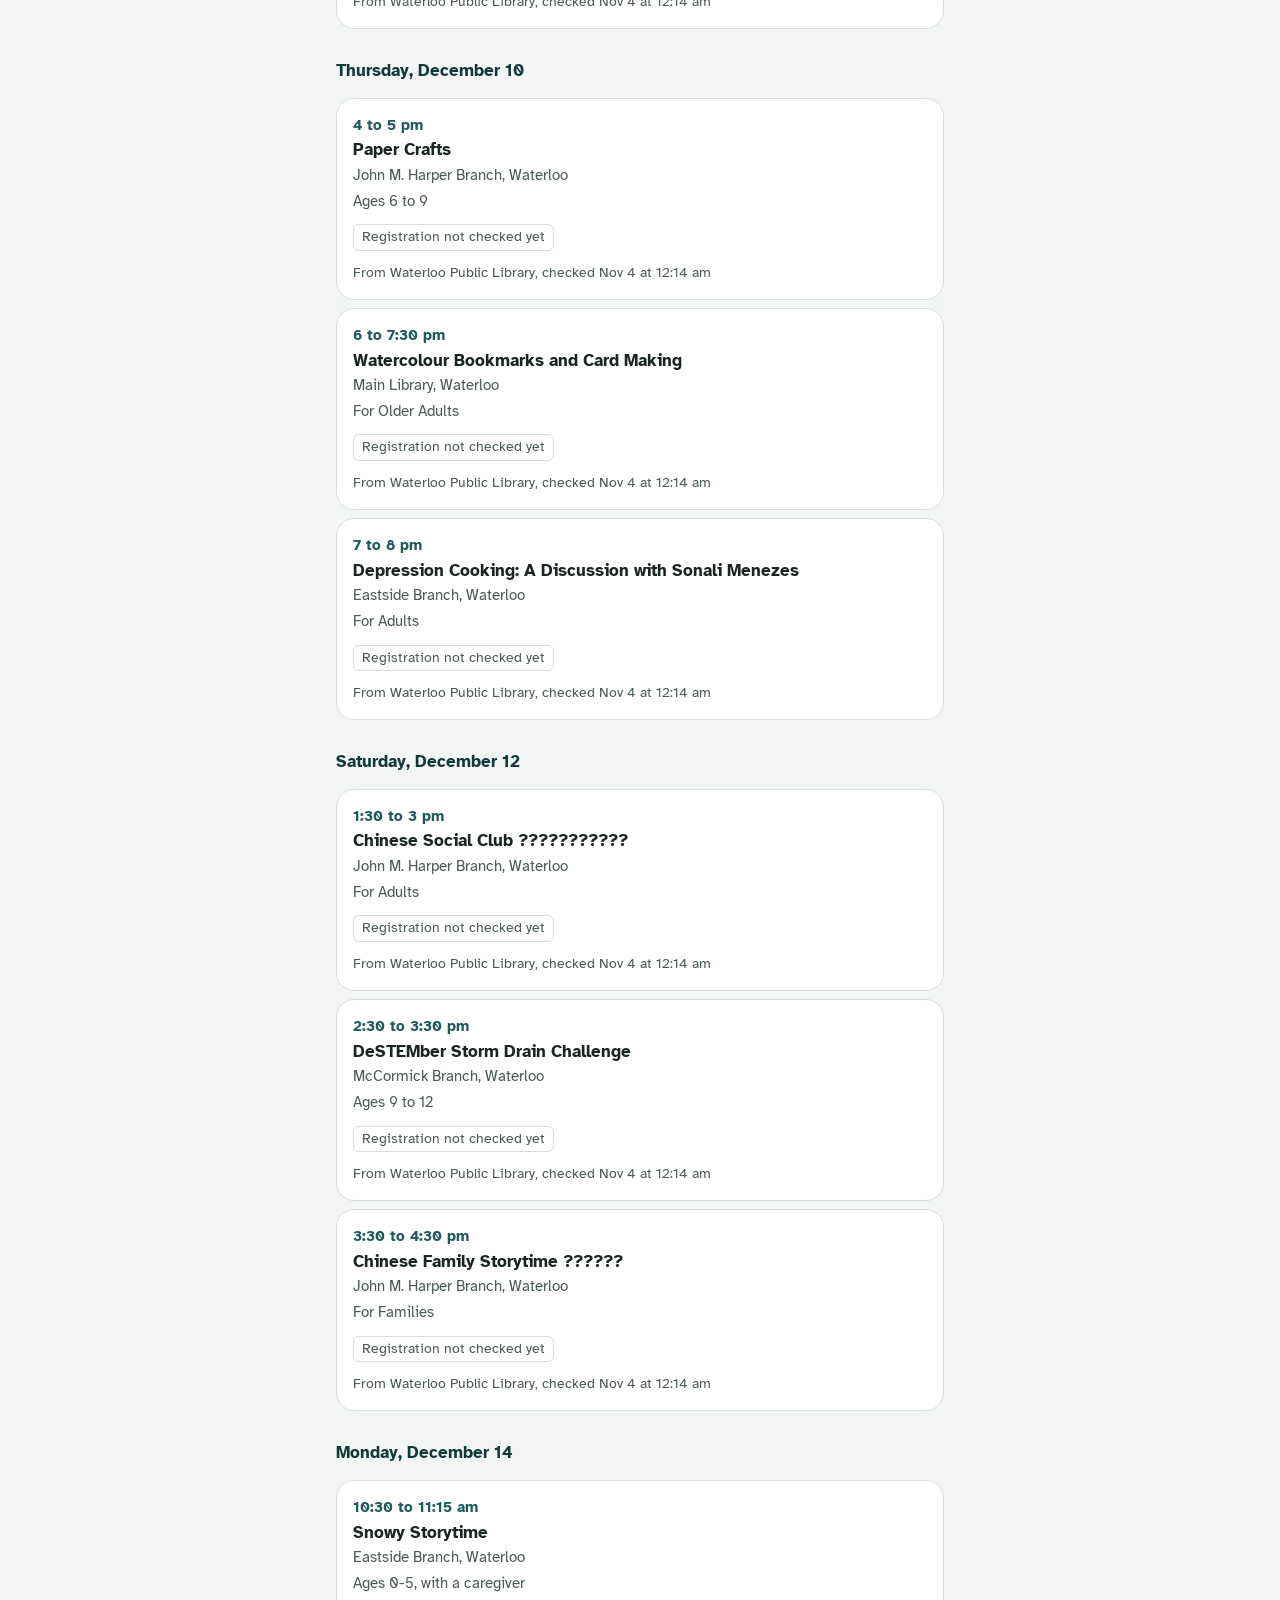
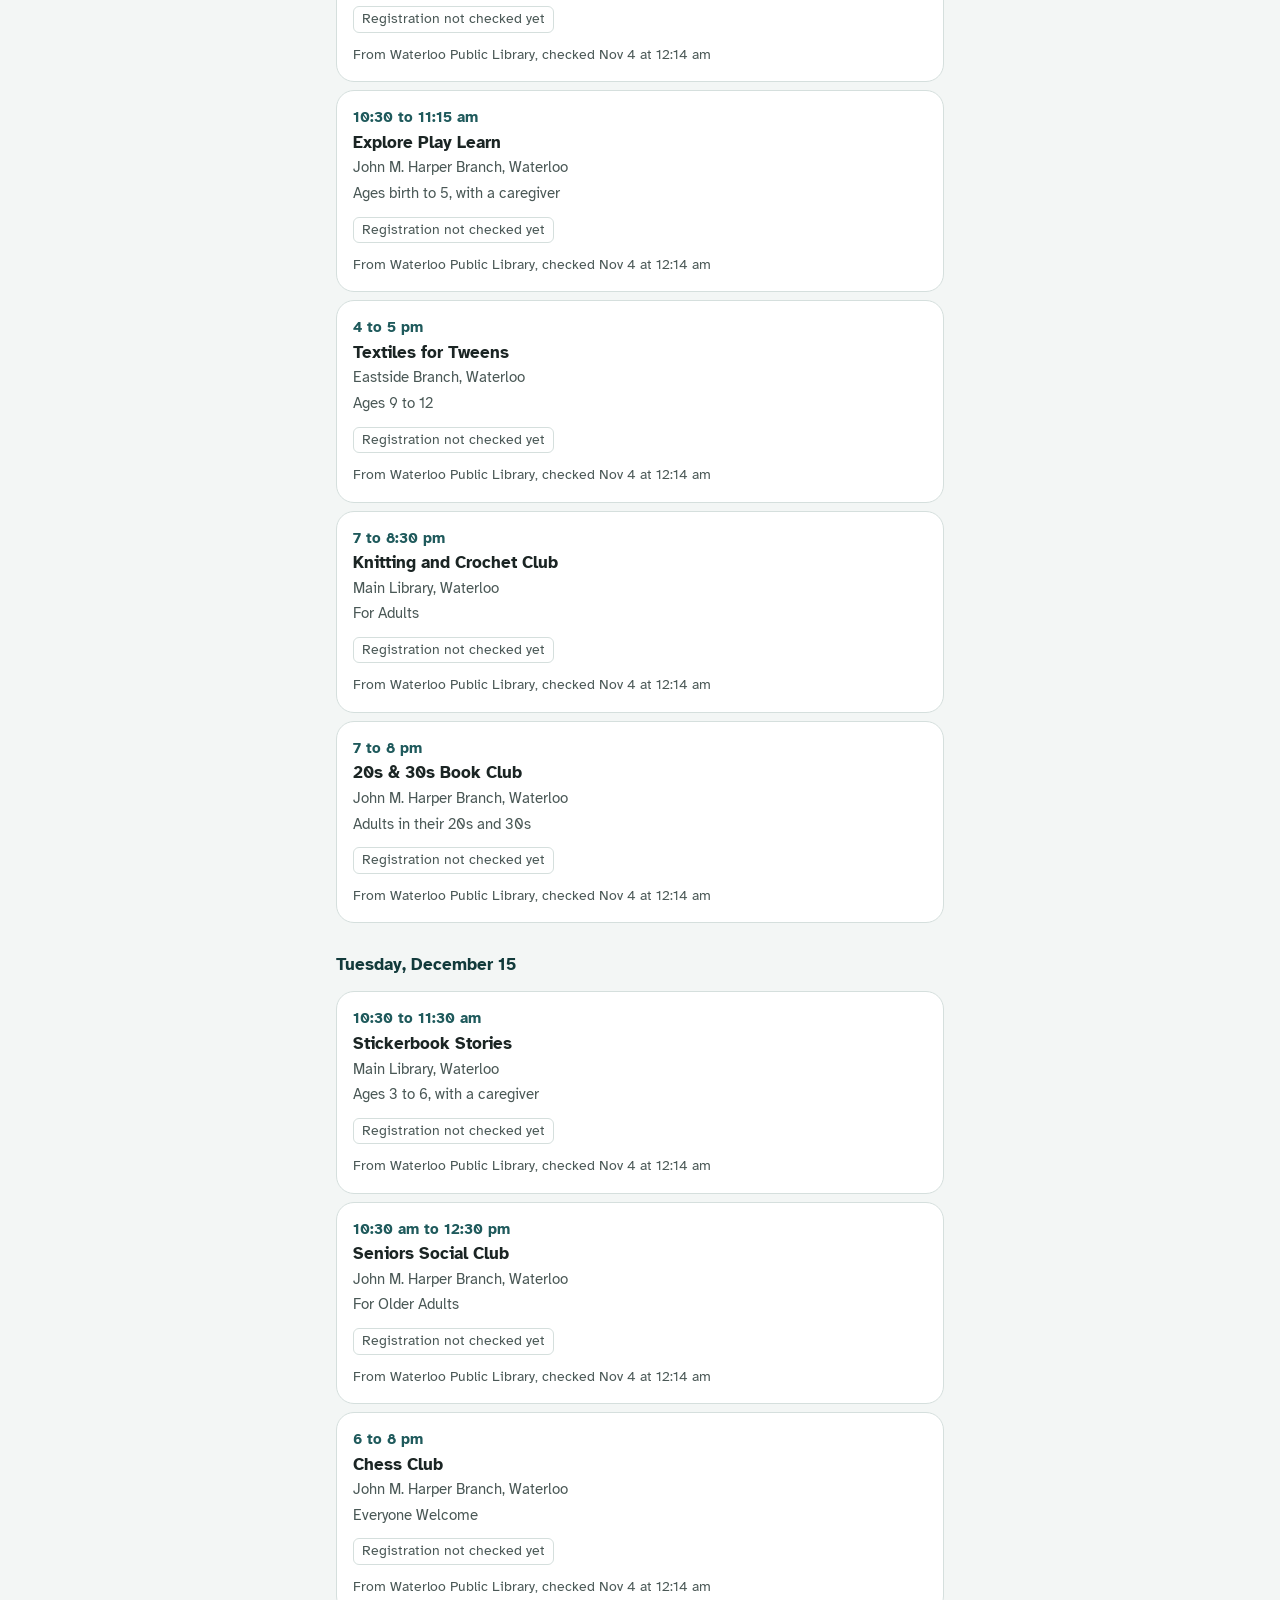
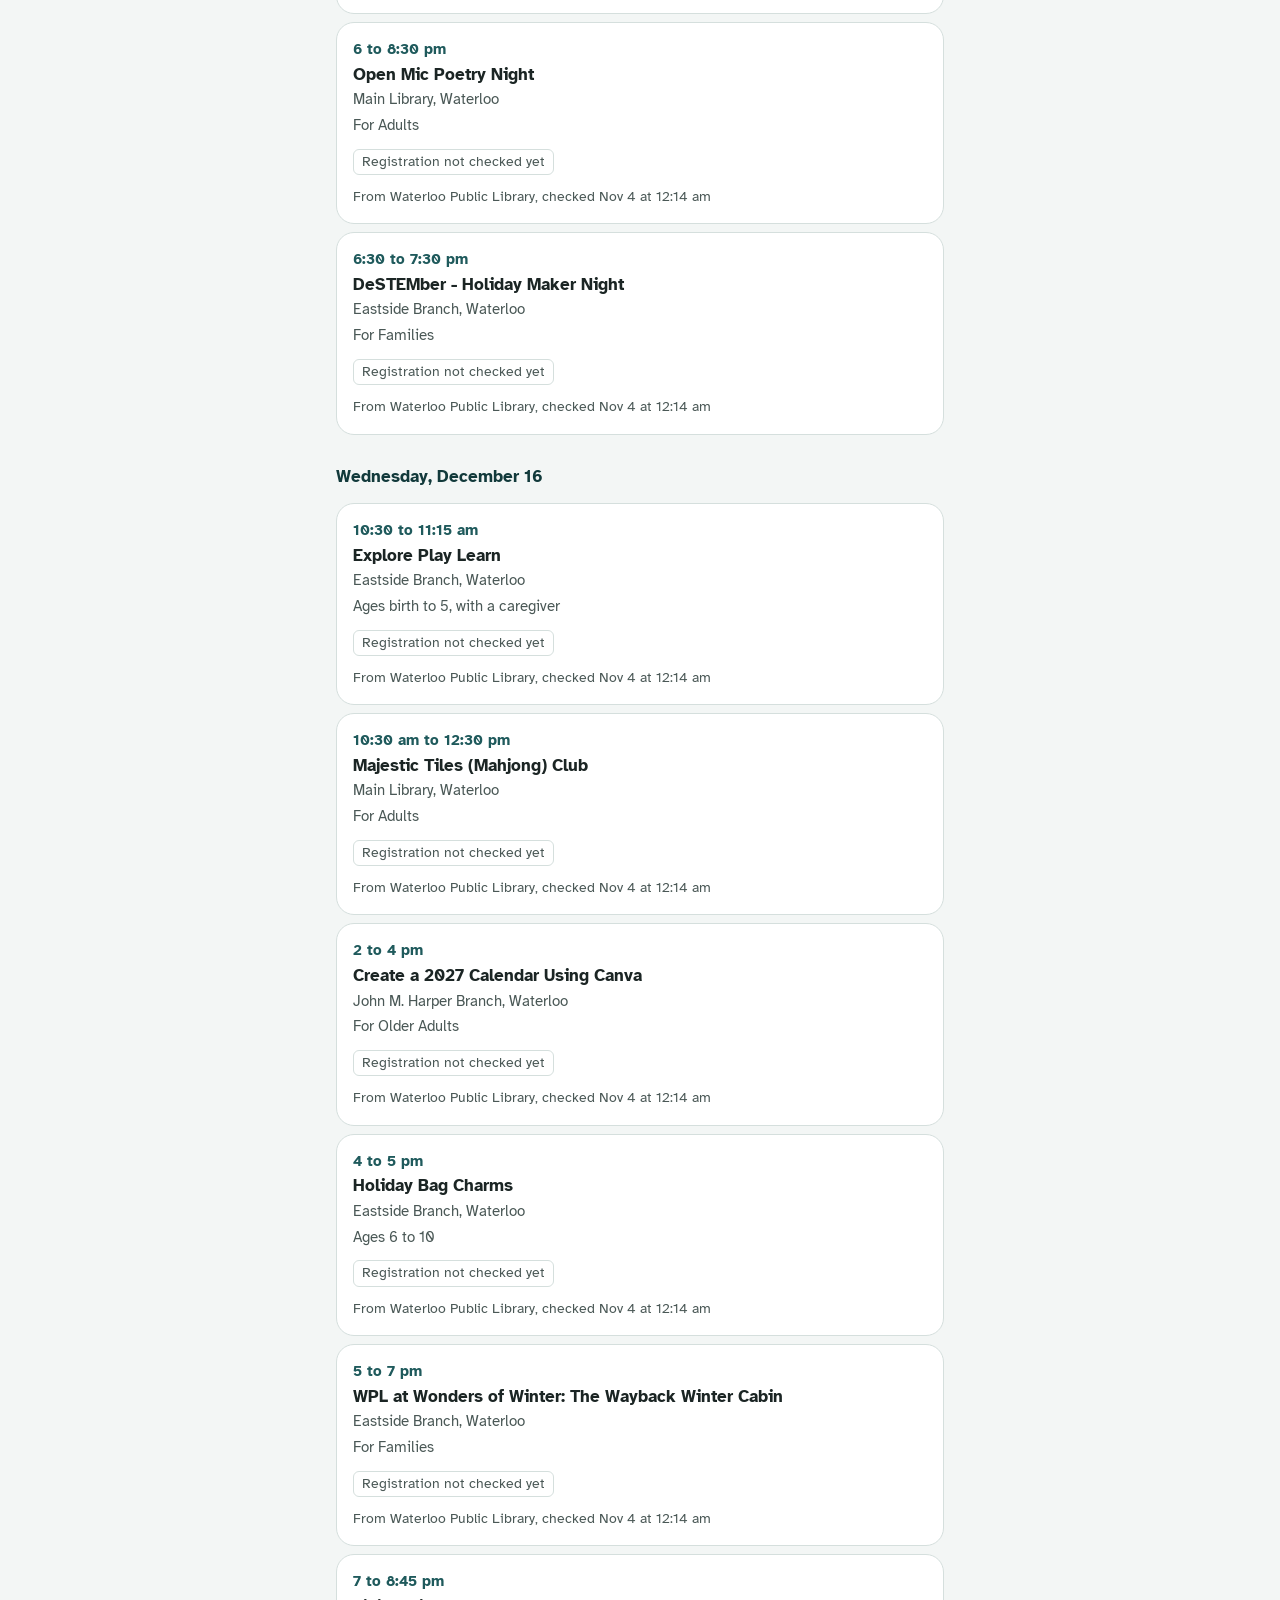
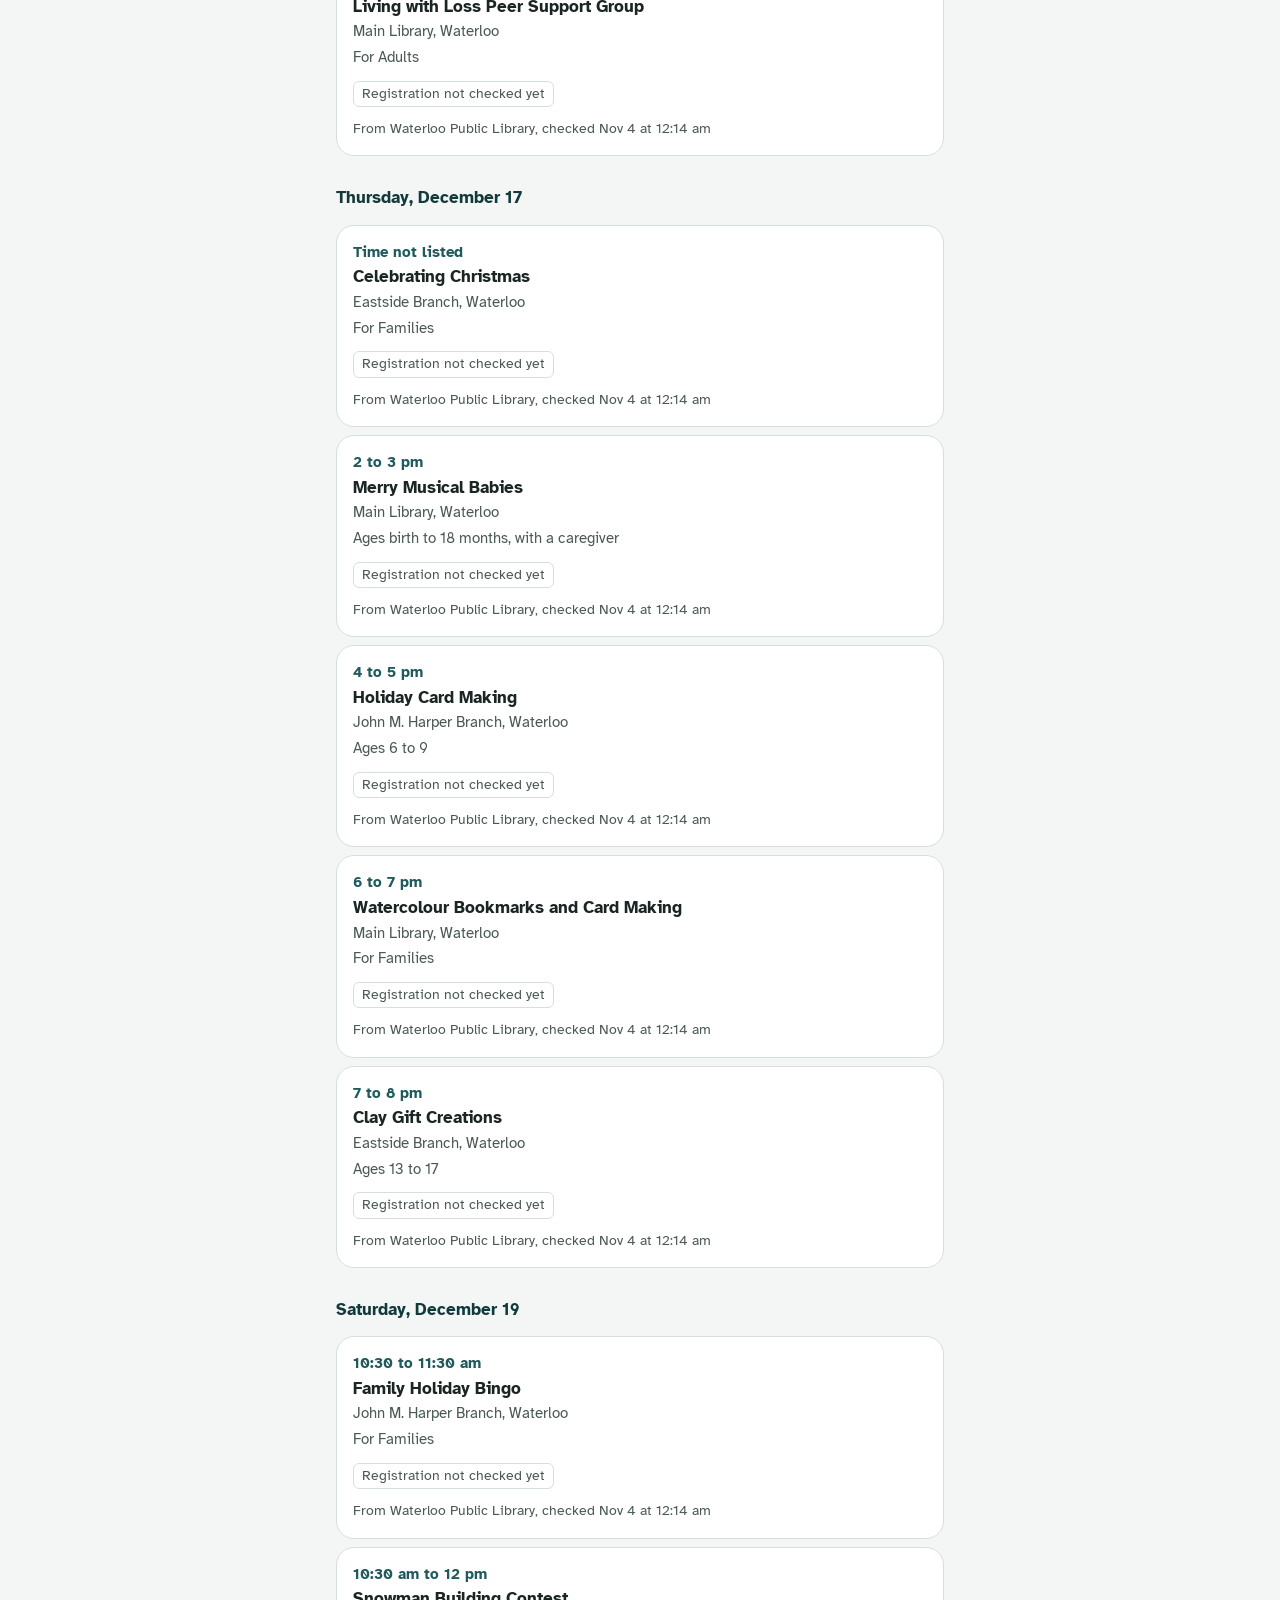
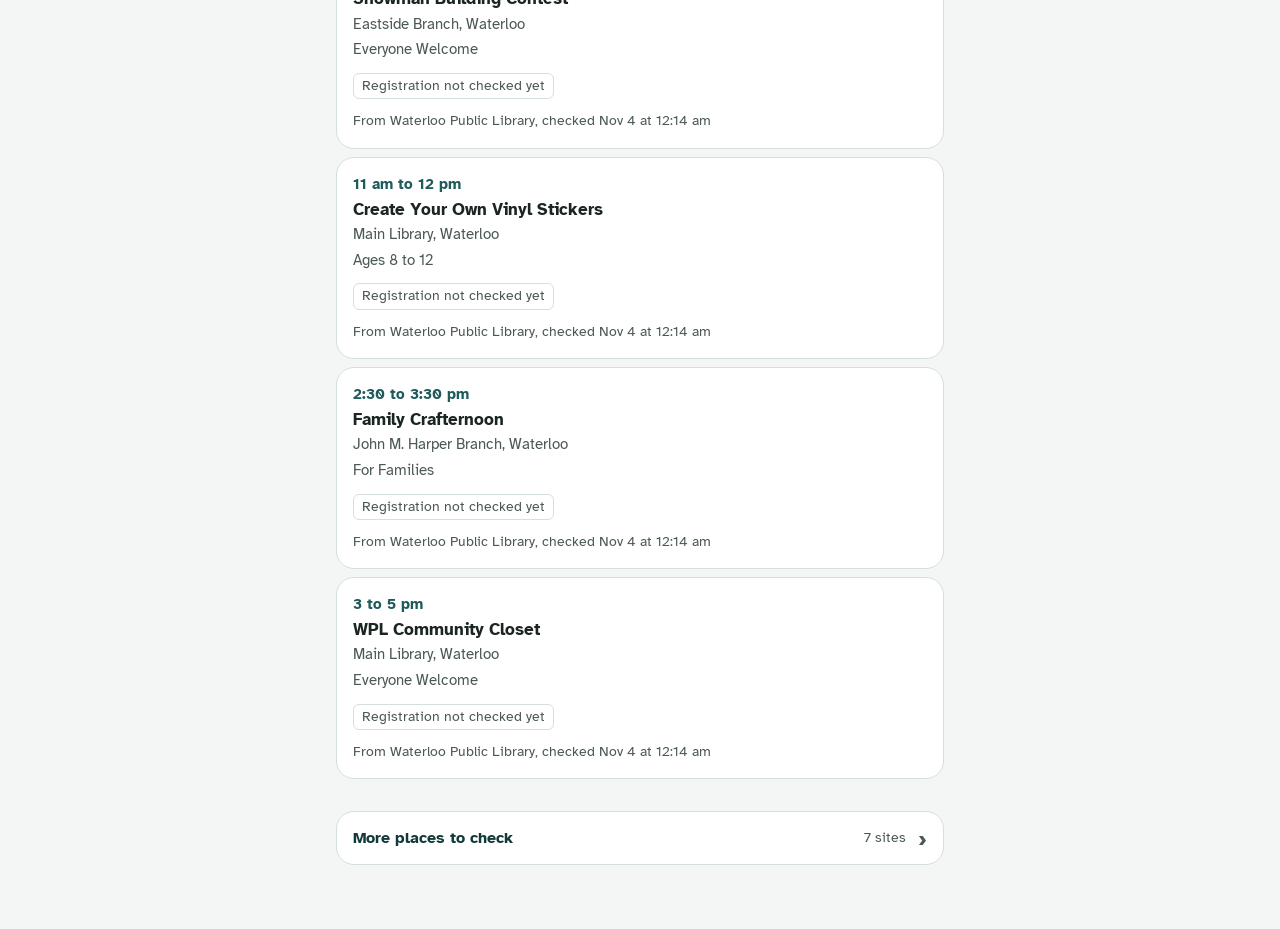
==== commit 32a27129: "Add files via upload" ====
--- a/index.html
+++ b/index.html
@@ -37,6 +37,8 @@
 
   <main id="view-events">
     <div class="controls">
+      <button type="button" class="preset" id="preset-weekend" aria-pressed="false"><span>This weekend for ages 5 to 6</span><small id="preset-sub"></small></button>
+      <button type="button" class="btn quiet preset-programs" id="preset-programs" hidden></button>
       <label class="search">
         <span class="visually-hidden">Search events</span>
         <input id="q" type="search" inputmode="search" autocomplete="off" placeholder="Search, e.g. chess or storytime">
@@ -86,7 +88,9 @@
         <button type="button" data-v="kids" id="pkids-btn">Kids 5 to 6</button>
         <button type="button" data-v="adults">Adults</button>
       </div>
+      <div class="chips" id="p-cats" role="group" aria-label="Kind of program"></div>
       <label class="check"><input type="checkbox" id="p-upcoming"> Only programs that haven't started yet</label>
+      <label class="check"><input type="checkbox" id="p-try"> Try it first: one-time classes only</label>
     </div>
     <p class="summary" id="psummary" aria-live="polite"></p>
     <div id="presults"></div>
@@ -116,6 +120,7 @@
         <button type="button" data-v="kids" id="provkids-btn">Kids 5 to 6</button>
       </div>
       <div class="chips" id="prov-types" role="group" aria-label="Kind of activity"></div>
+      <label class="check"><input type="checkbox" id="prov-try"> Try it first: free trials, trial classes, drop-ins and passes</label>
       <label class="town-pick"><span>Town</span>
         <select id="prov-town"><option value="">Anywhere</option></select>
       </label>
--- a/app.css
+++ b/app.css
@@ -390,3 +390,17 @@
 /* An empty time field on iPhone shows the current time as a placeholder; dim it so it doesn't look set. */
 input.is-empty { color: var(--ink-2); opacity: 0.6; }
 .clear-times { justify-self: start; margin-top: calc(-1 * var(--s2)); }
+
+.prov-row .badge.try-b { background: var(--open-bg, rgba(40,140,90,.14)); color: var(--ink); margin-right: 6px; }
+.try-box { margin-top: var(--s3); padding: var(--s3); border-radius: var(--r-md); background: var(--river-100); }
+.try-box strong { display: block; font-size: 15px; }
+.try-box p { margin: var(--s1) 0 var(--s2); font-size: 14px; }
+
+/* ---------- "This weekend" shortcut ---------- */
+.preset { display: flex; flex-direction: column; align-items: flex-start; gap: 2px; width: 100%; min-height: 64px; padding: var(--s3) var(--s4);
+  text-align: left; font: inherit; cursor: pointer; color: var(--ink); background: var(--river-100); border: 1px solid var(--river-500); border-radius: var(--r-lg); }
+.preset > span { font-size: 17px; font-weight: 700; color: var(--river-900); }
+.preset small { font-size: 14px; color: var(--ink-2); }
+.preset[aria-pressed="true"] { background: var(--river-700); border-color: var(--river-700); }
+.preset[aria-pressed="true"] > span, .preset[aria-pressed="true"] small { color: var(--surface); }
+.preset-programs { width: 100%; justify-content: flex-start; text-align: left; }
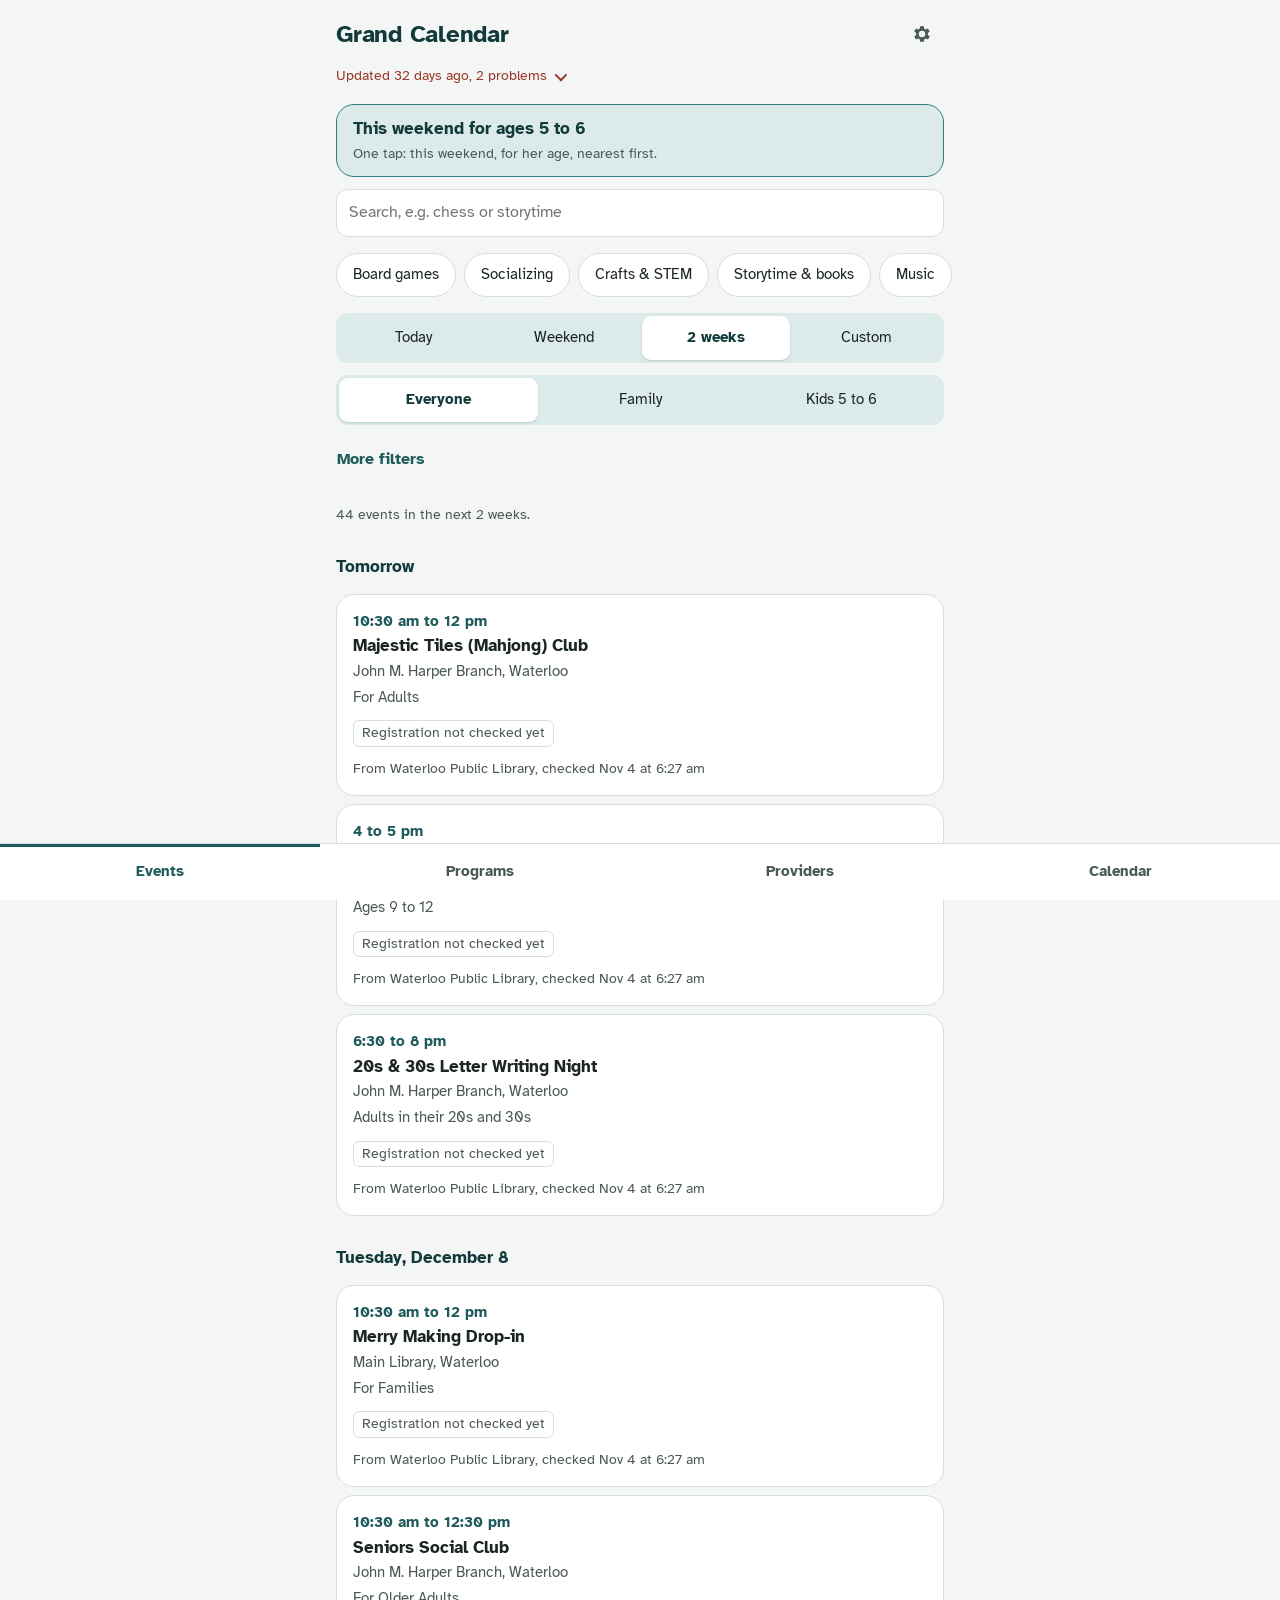
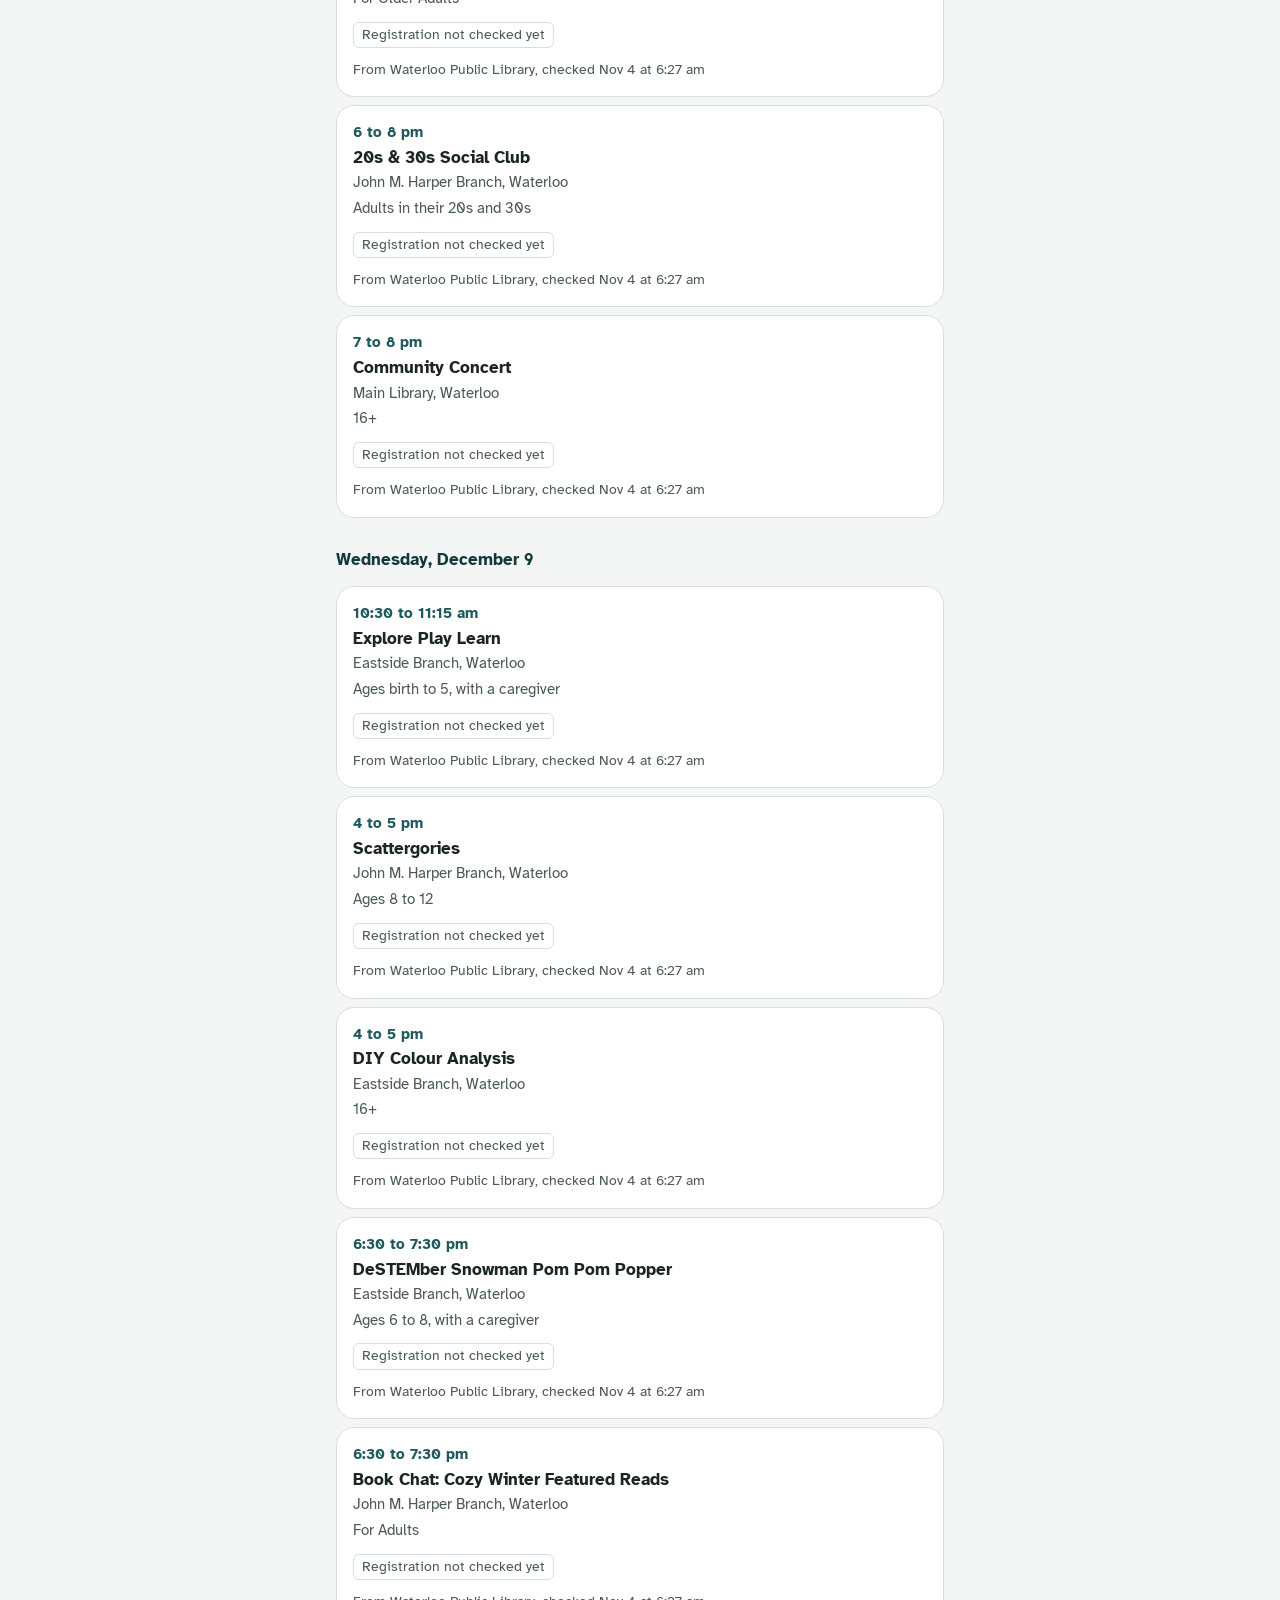
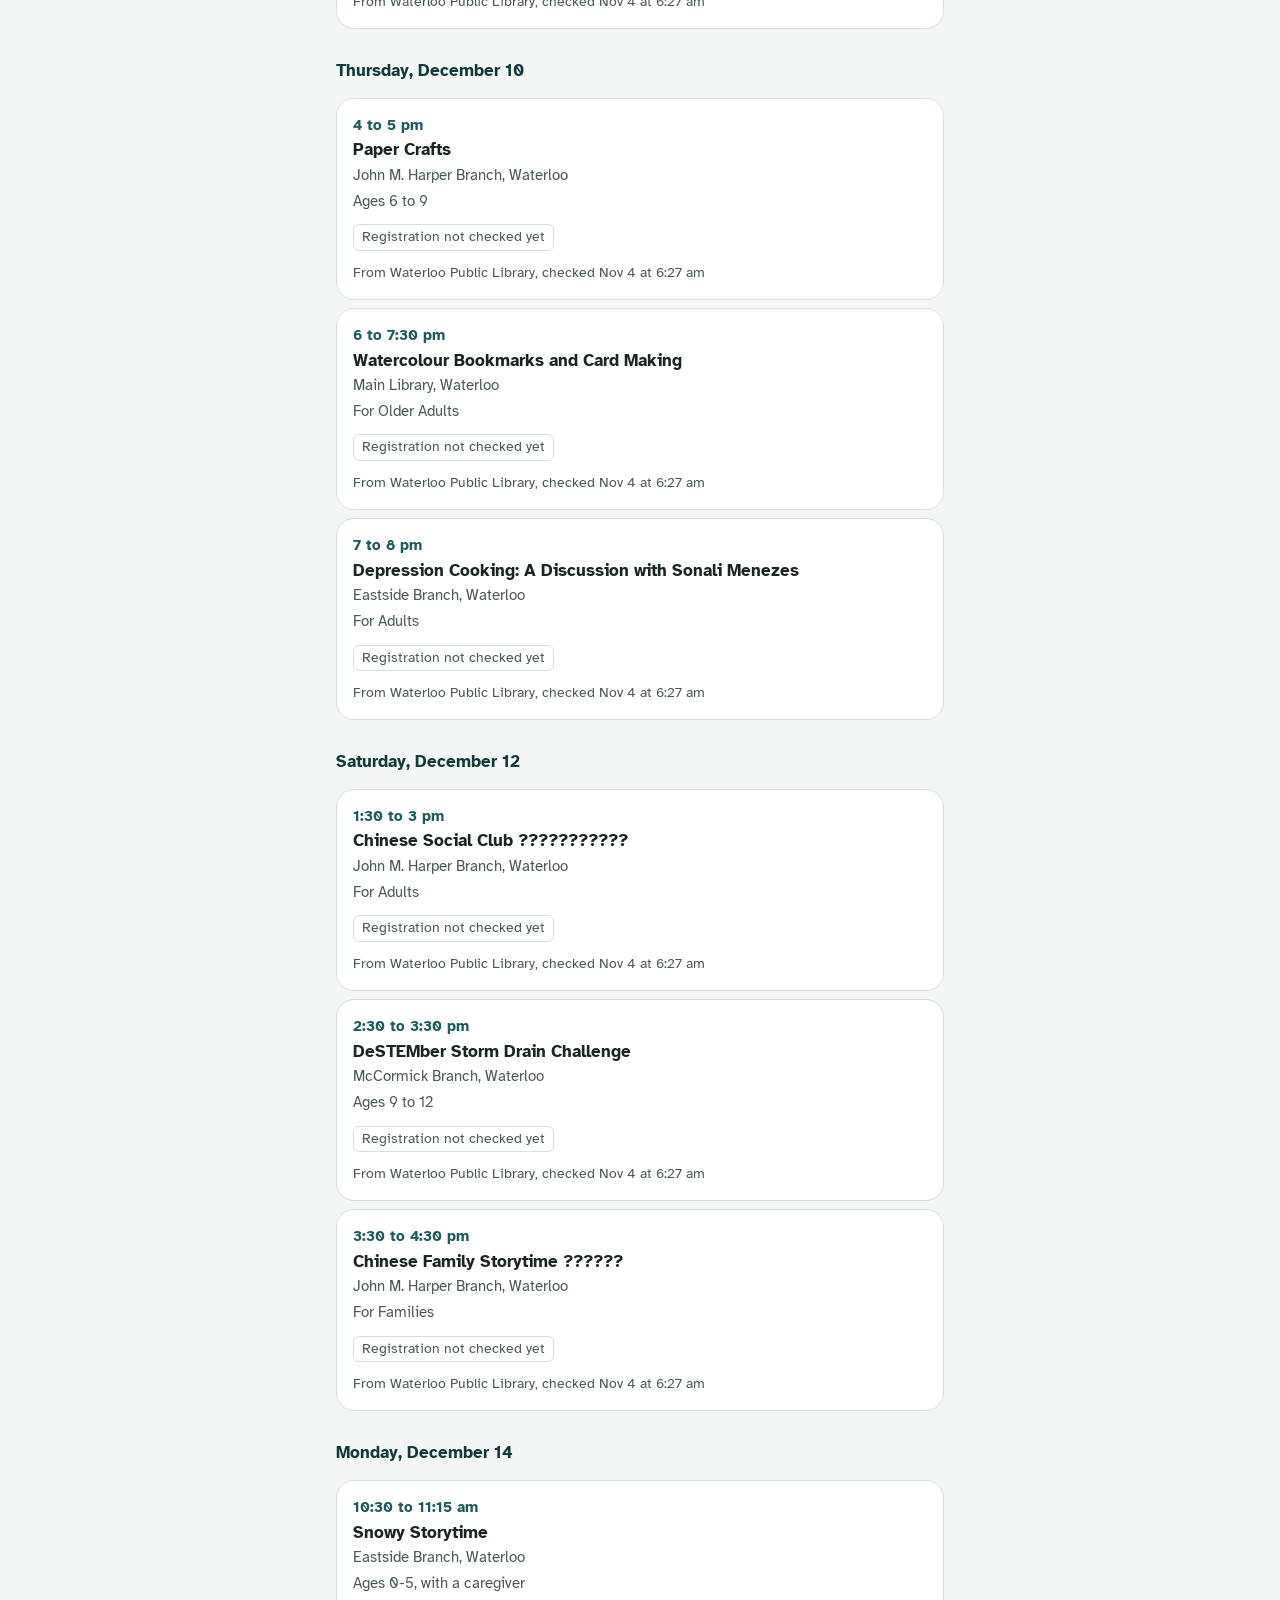
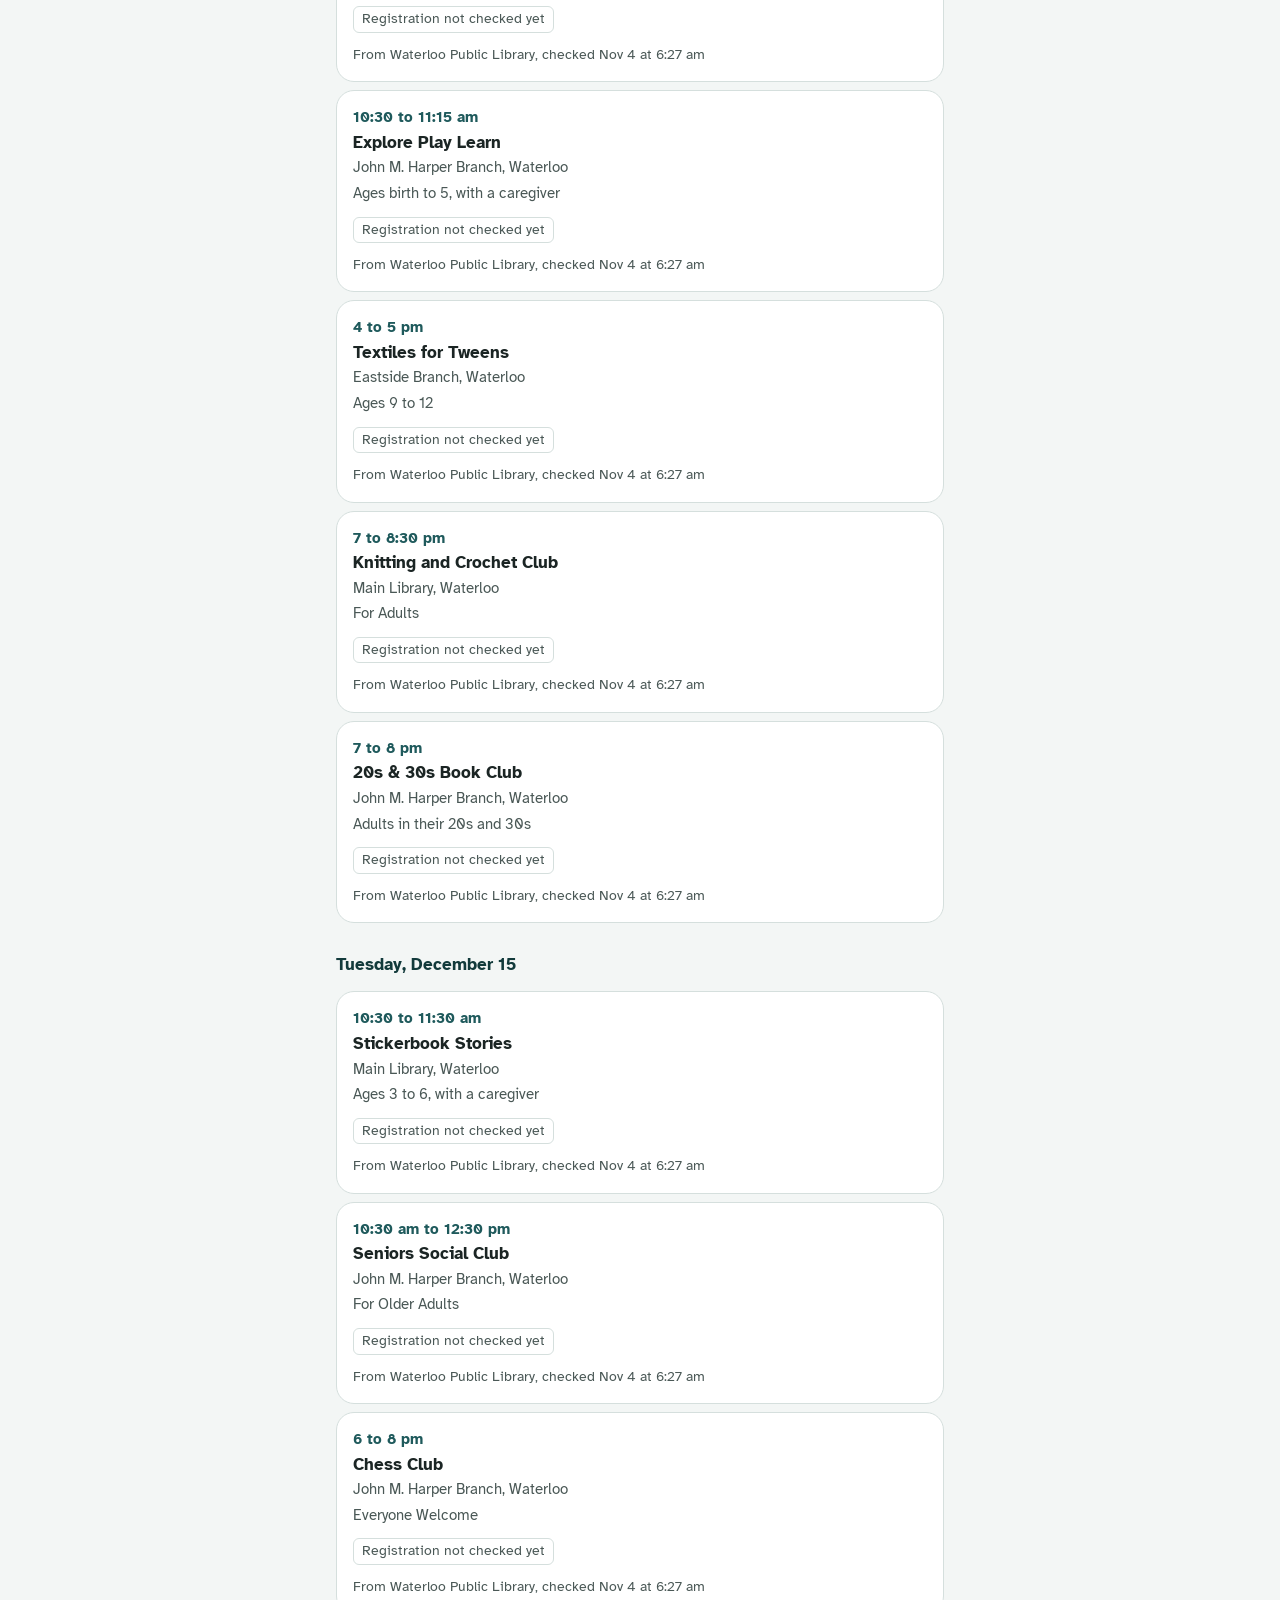
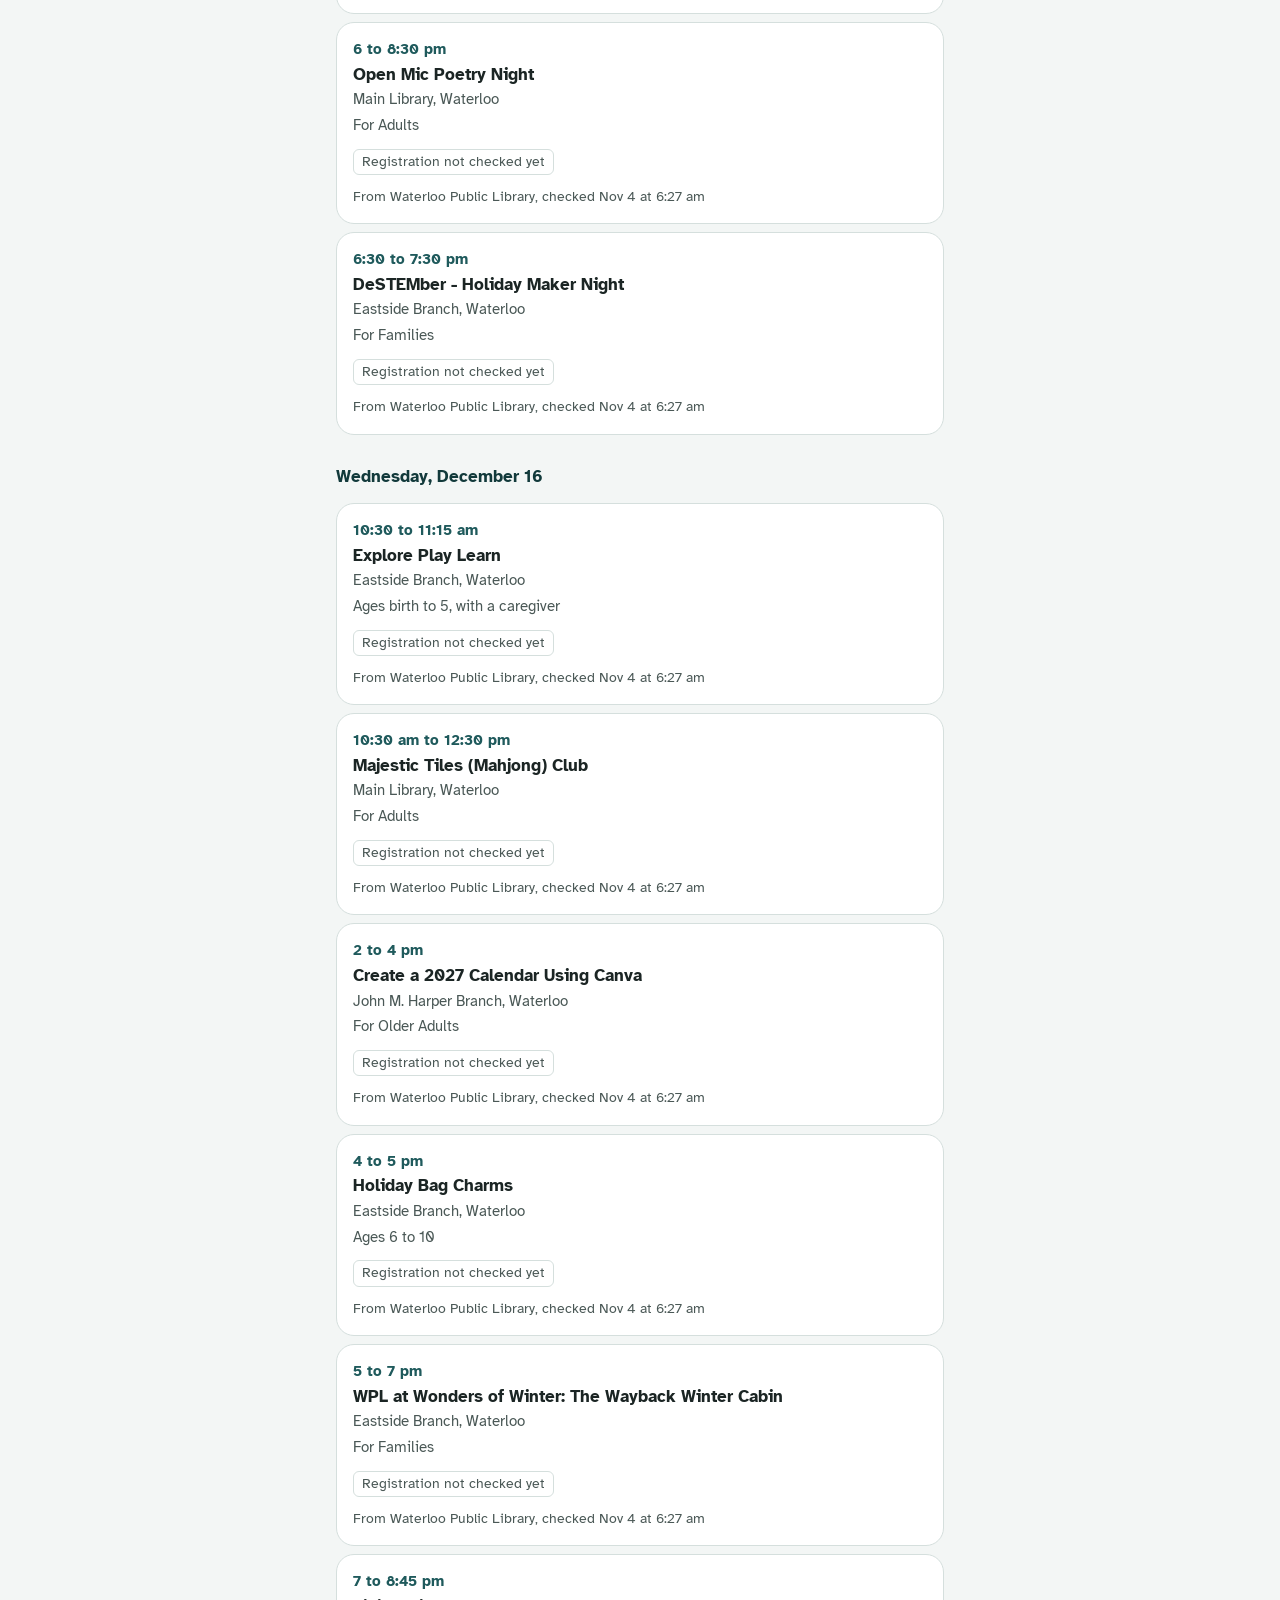
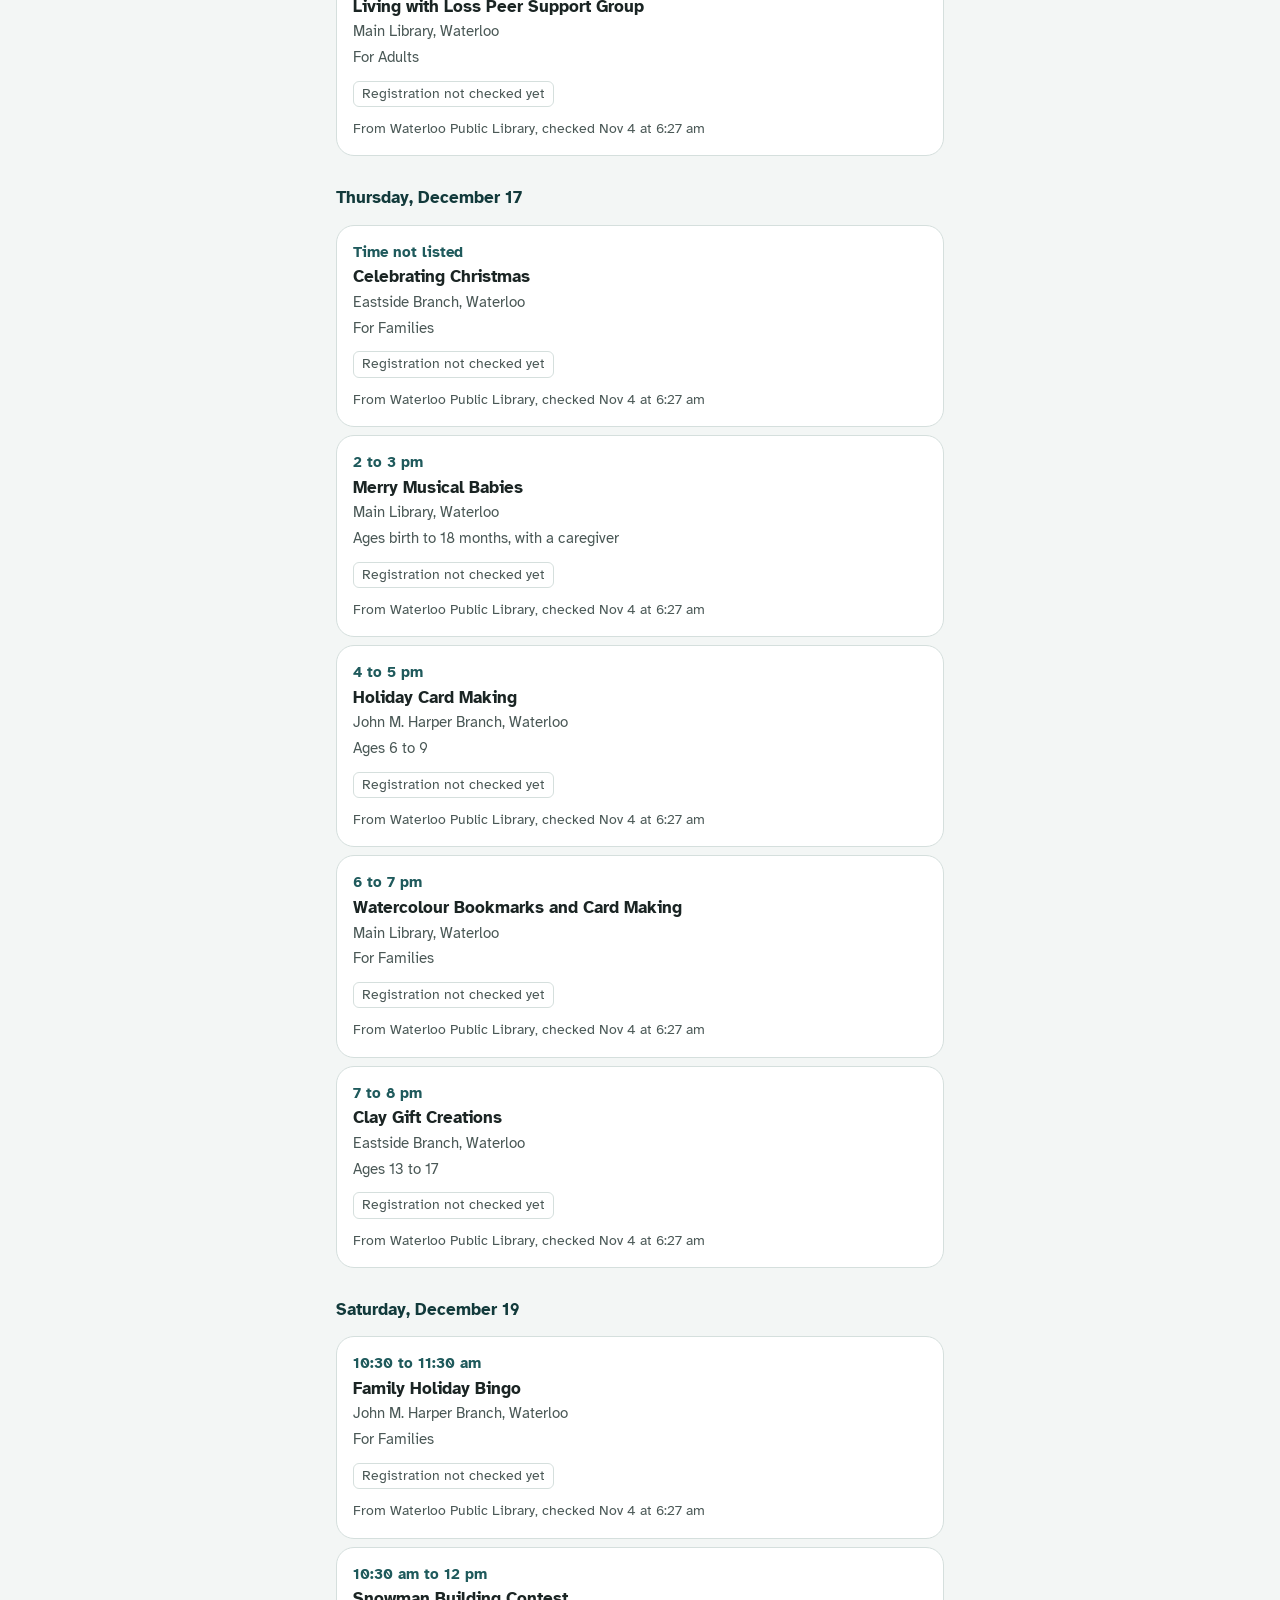
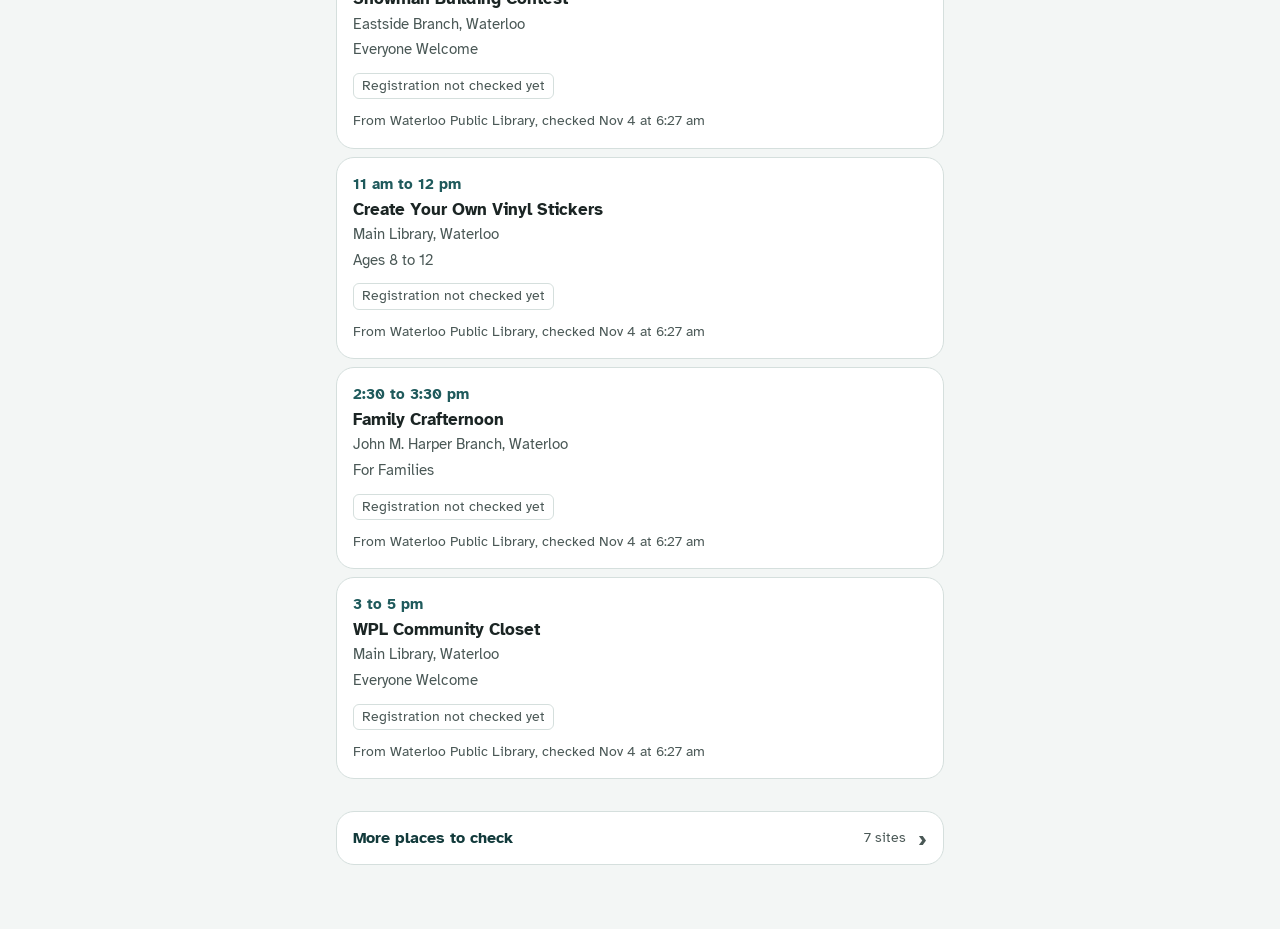
==== commit 4290cf1e: "Add files via upload" ====
--- a/index.html
+++ b/index.html
@@ -305,6 +305,11 @@
         <p class="hint">Explore Waterloo is read on this phone and refreshed when your copy is over 6 hours old. Library events refresh on GitHub every hour.</p>
       </fieldset>
       <fieldset>
+        <legend>Links</legend>
+        <label class="check"><input type="checkbox" id="open-chrome"> Open links in Chrome (iPhone)</label>
+        <p class="hint">Links to other sites open in the Chrome app instead of wherever iPhone sends them. This only changes this phone.</p>
+      </fieldset>
+      <fieldset>
         <legend>Season alerts</legend>
         <p class="hint" id="push-status">Get a notification on this phone when a new program guide comes out.</p>
         <button type="button" class="btn" id="push-on">Turn on alerts</button>
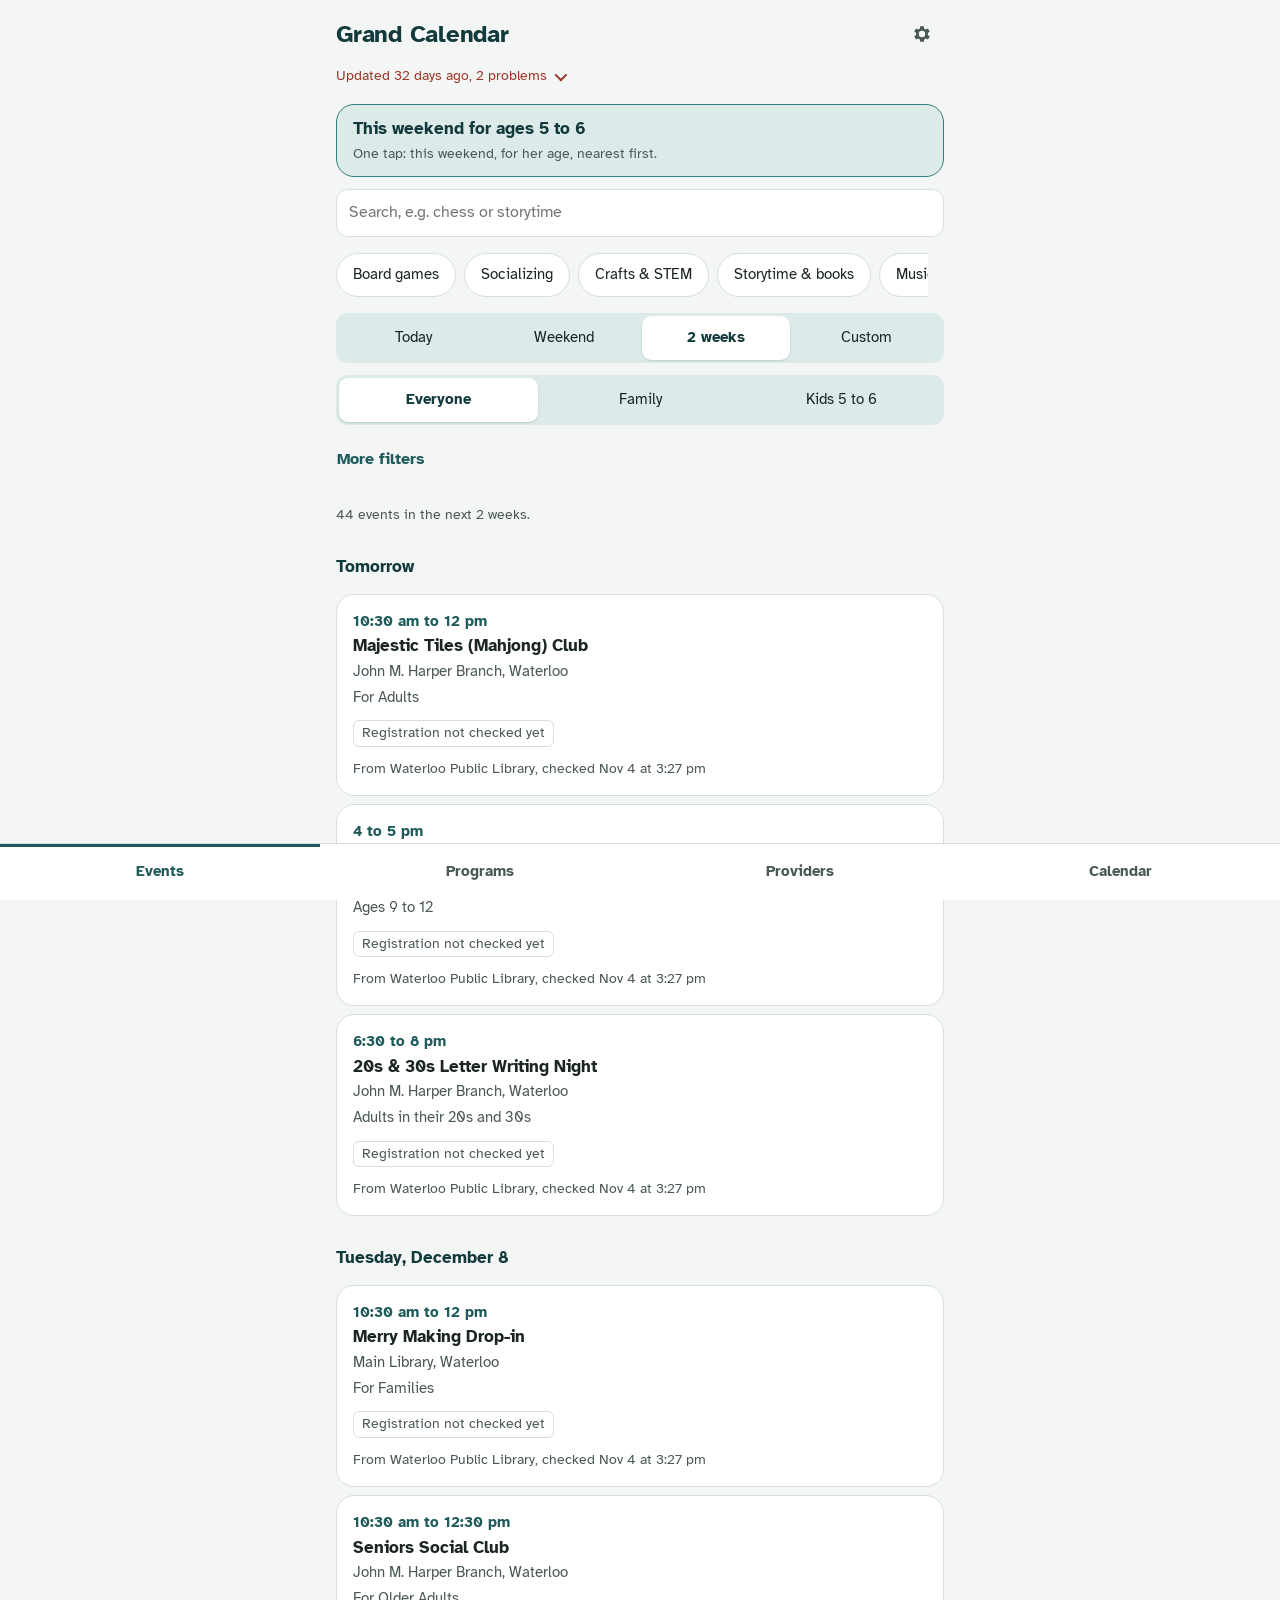
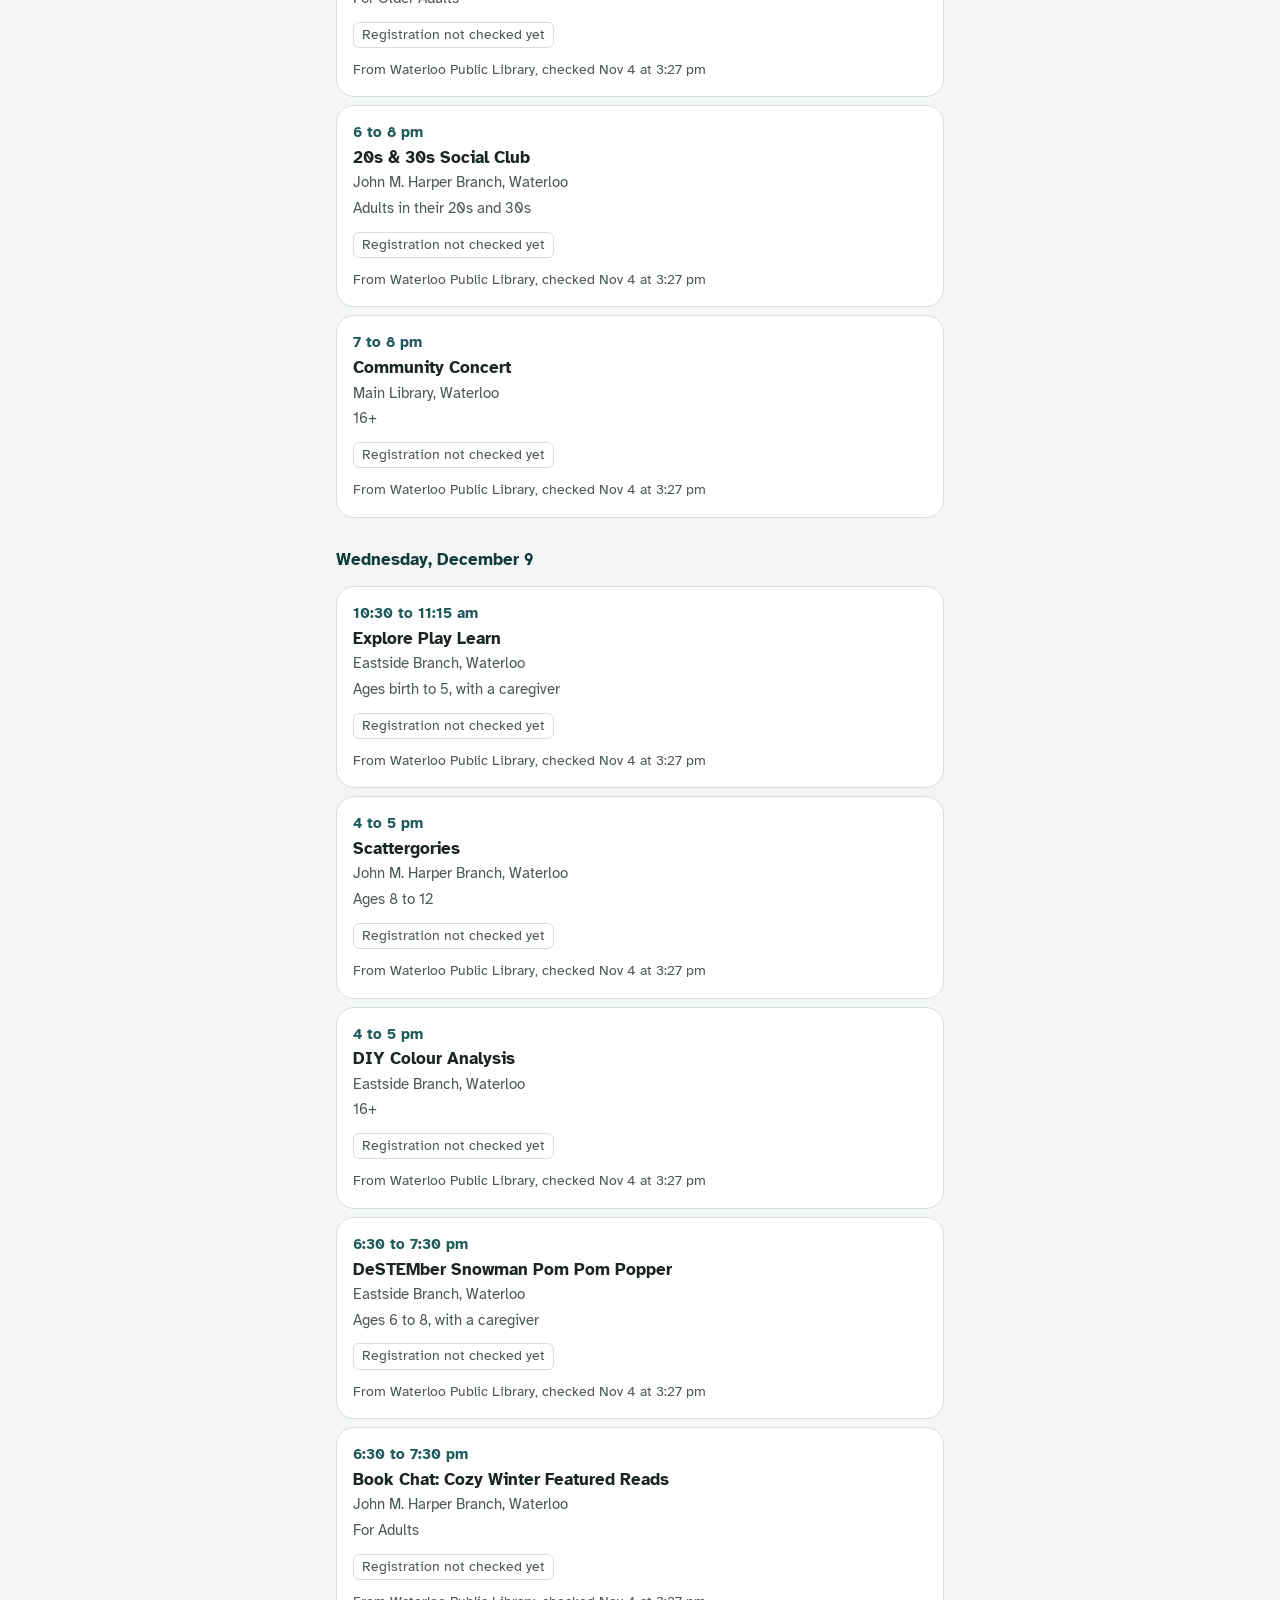
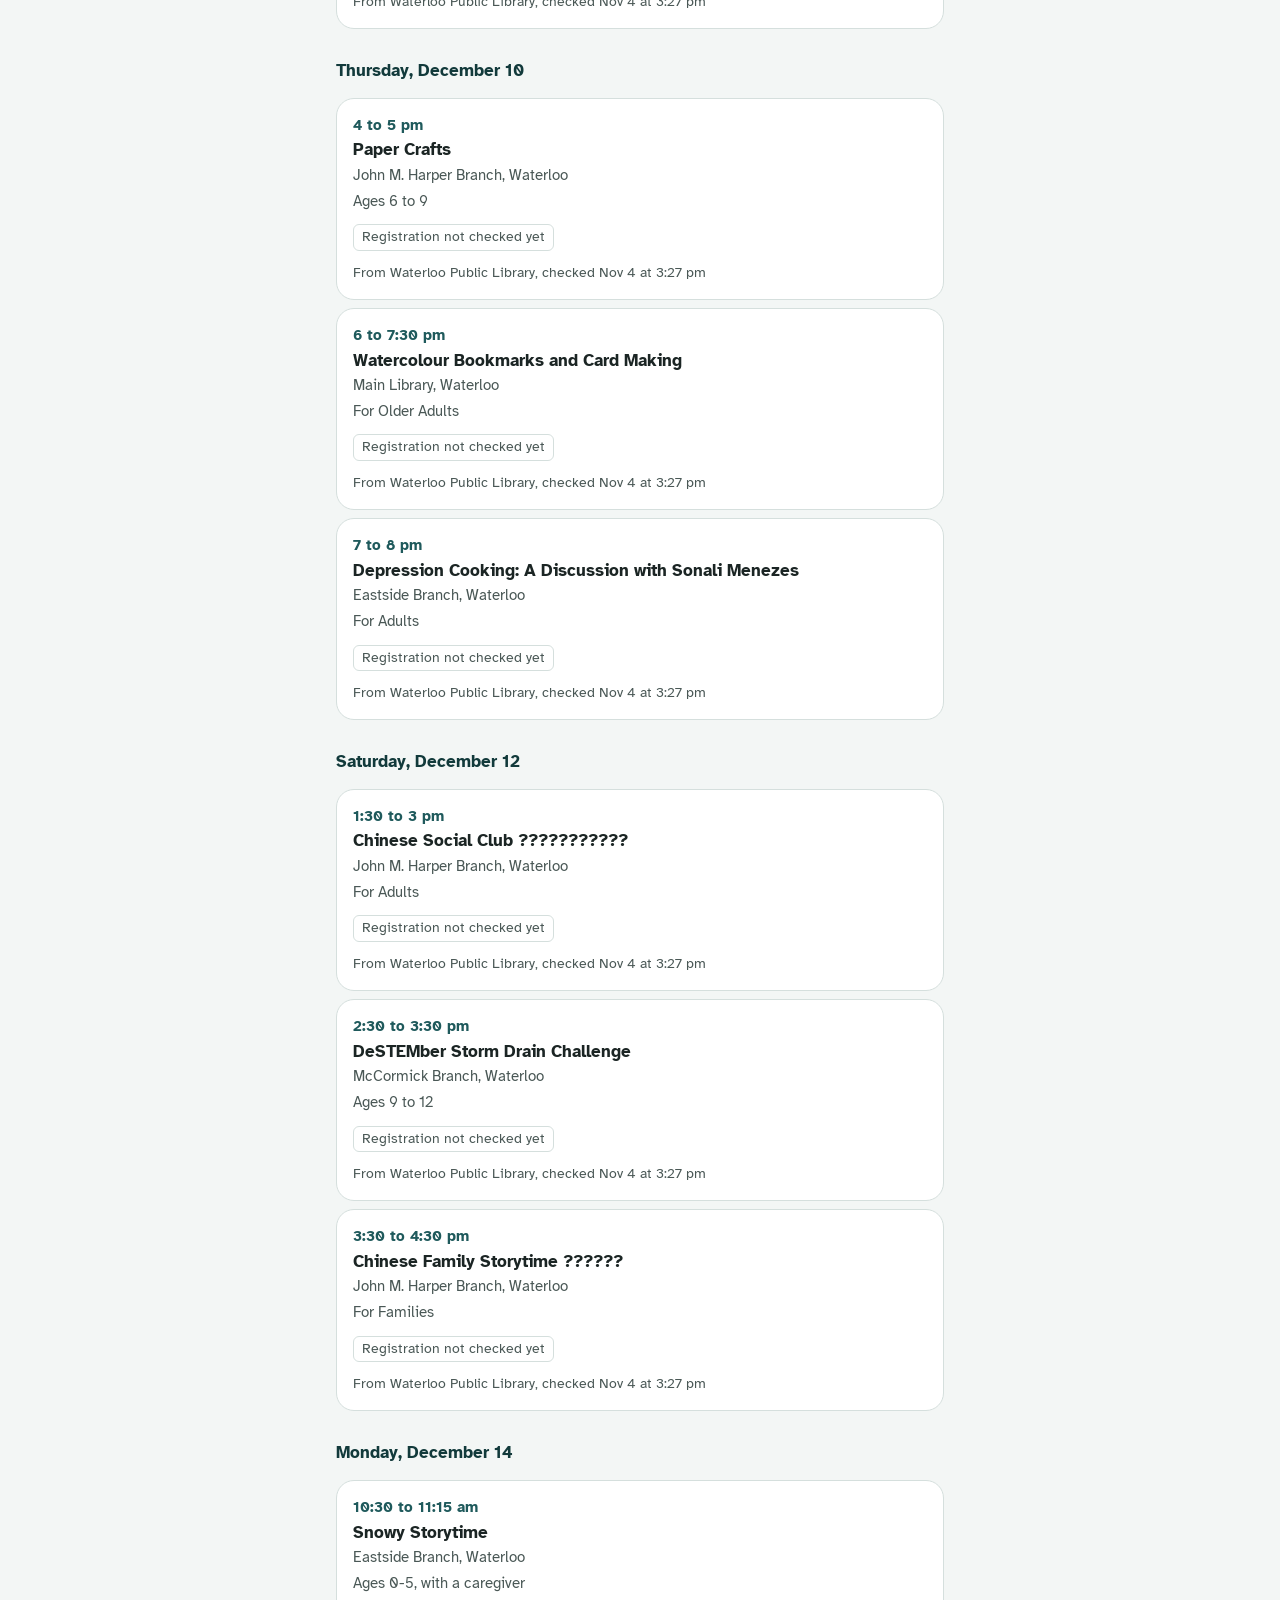
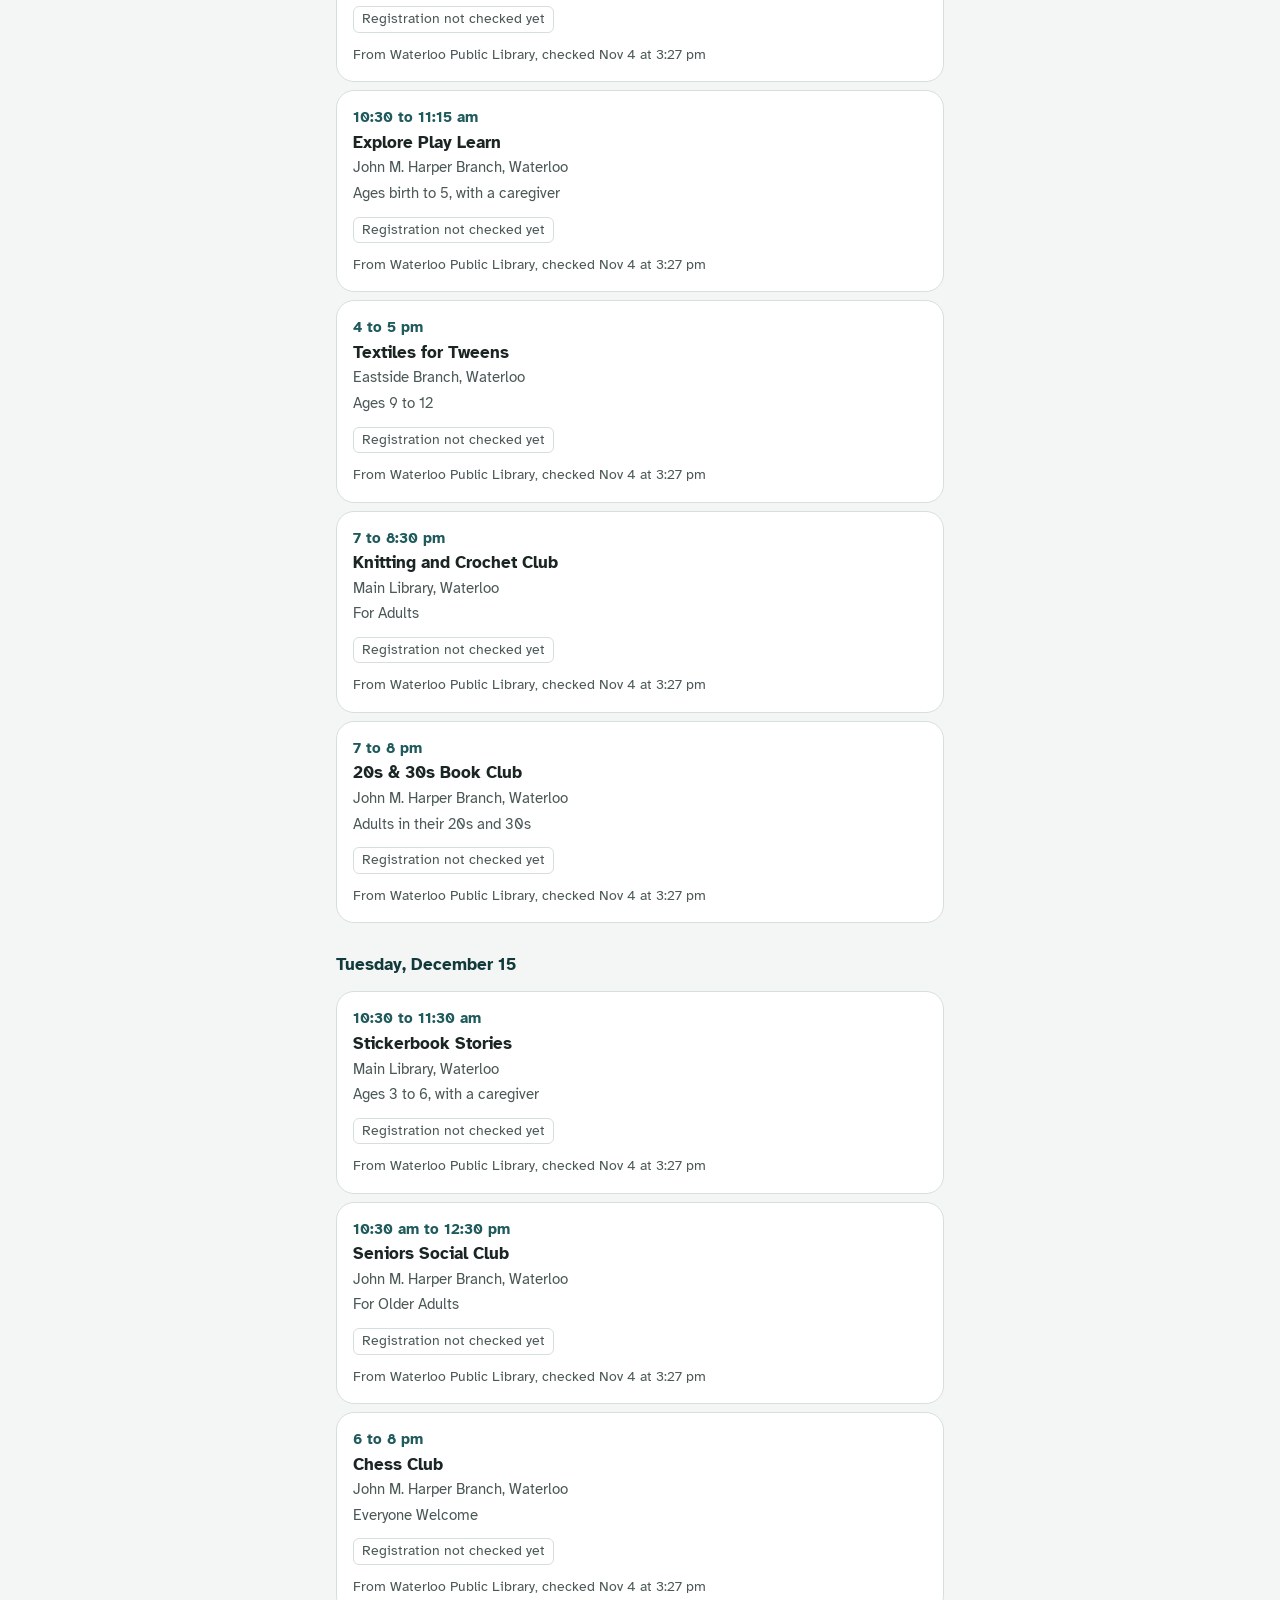
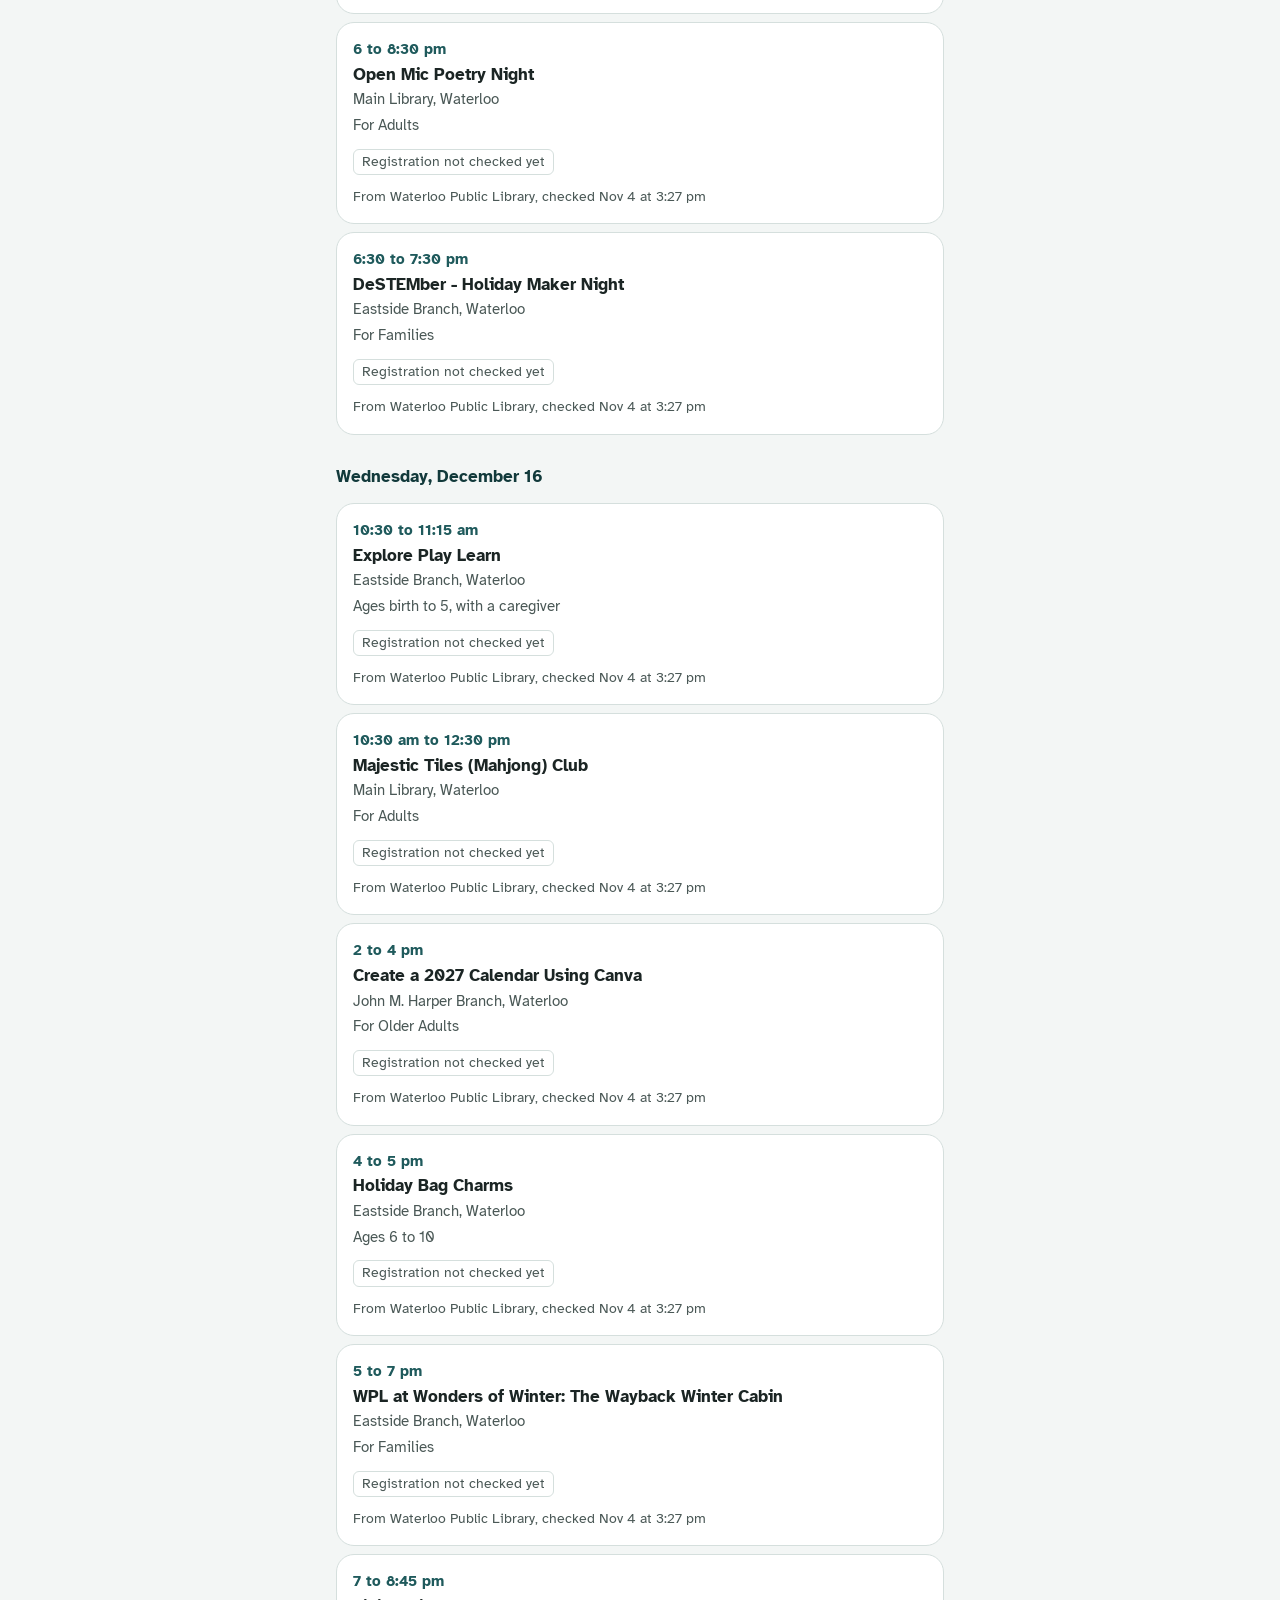
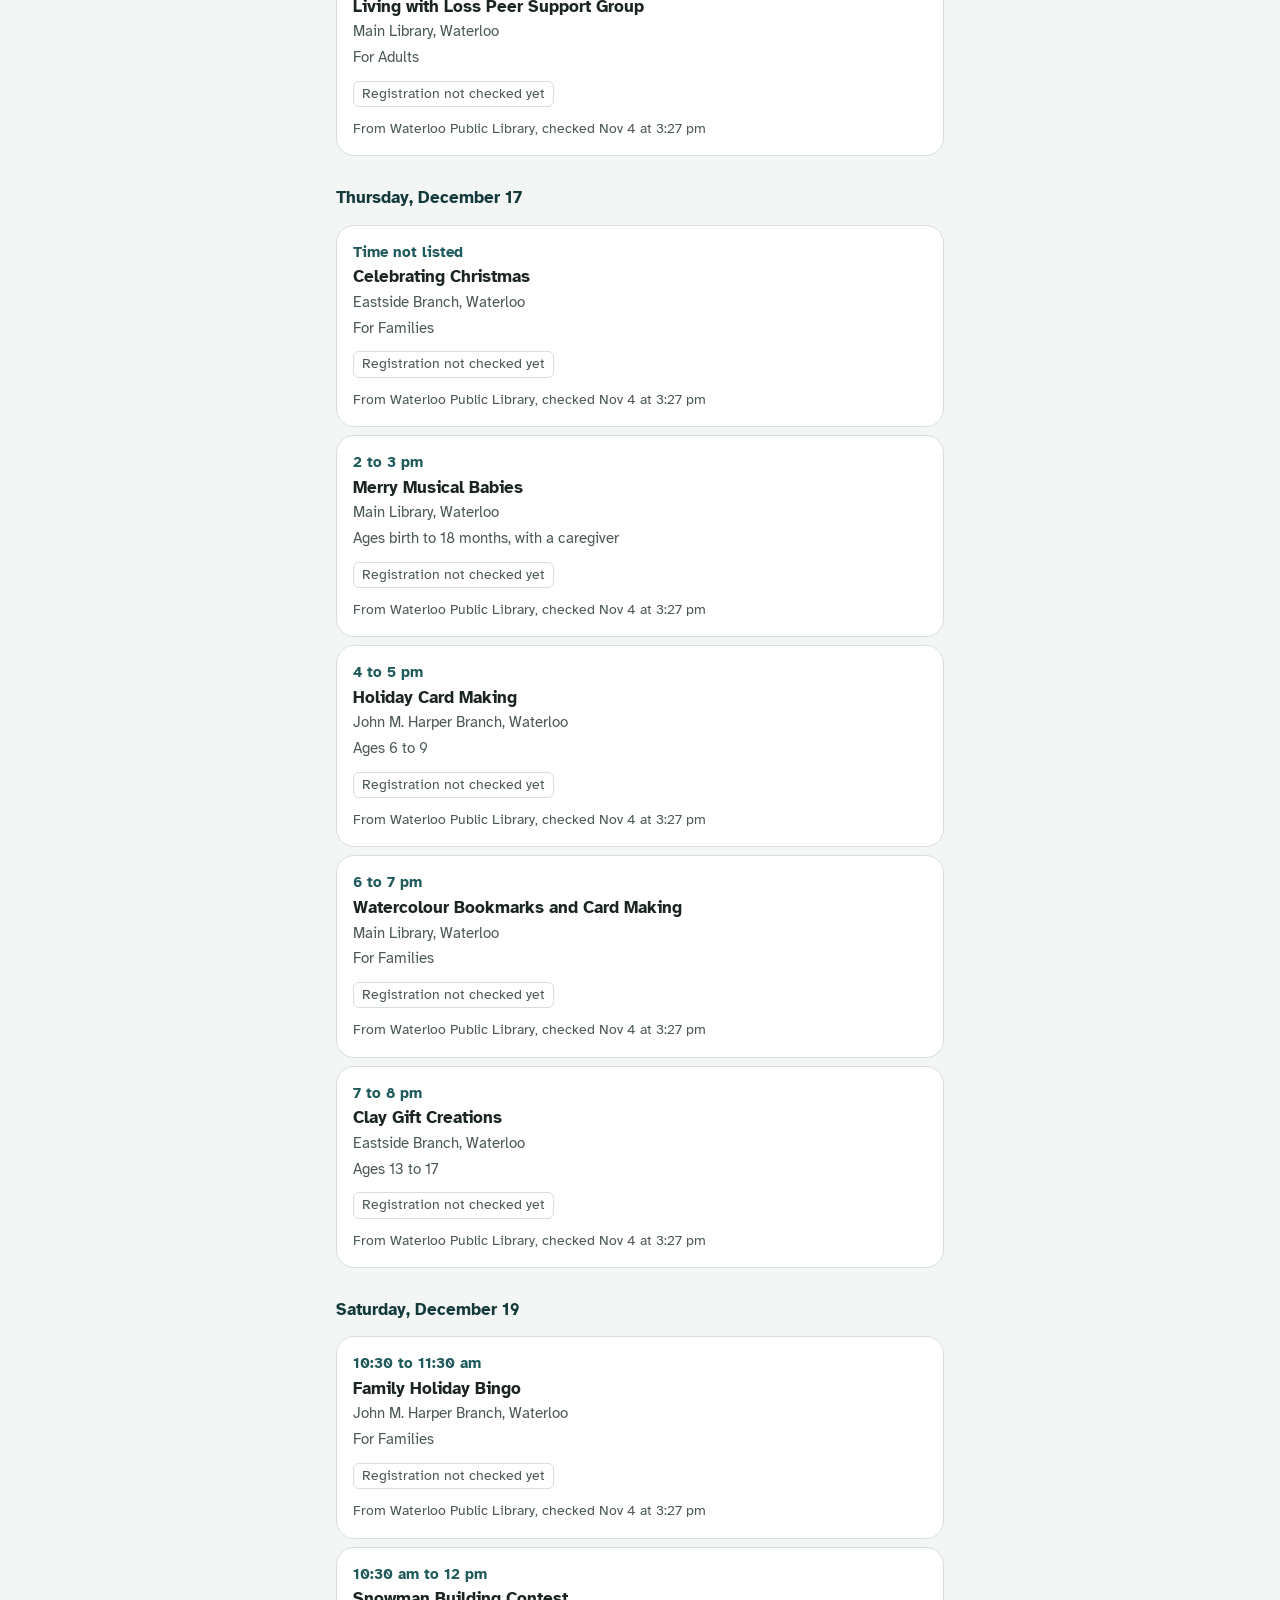
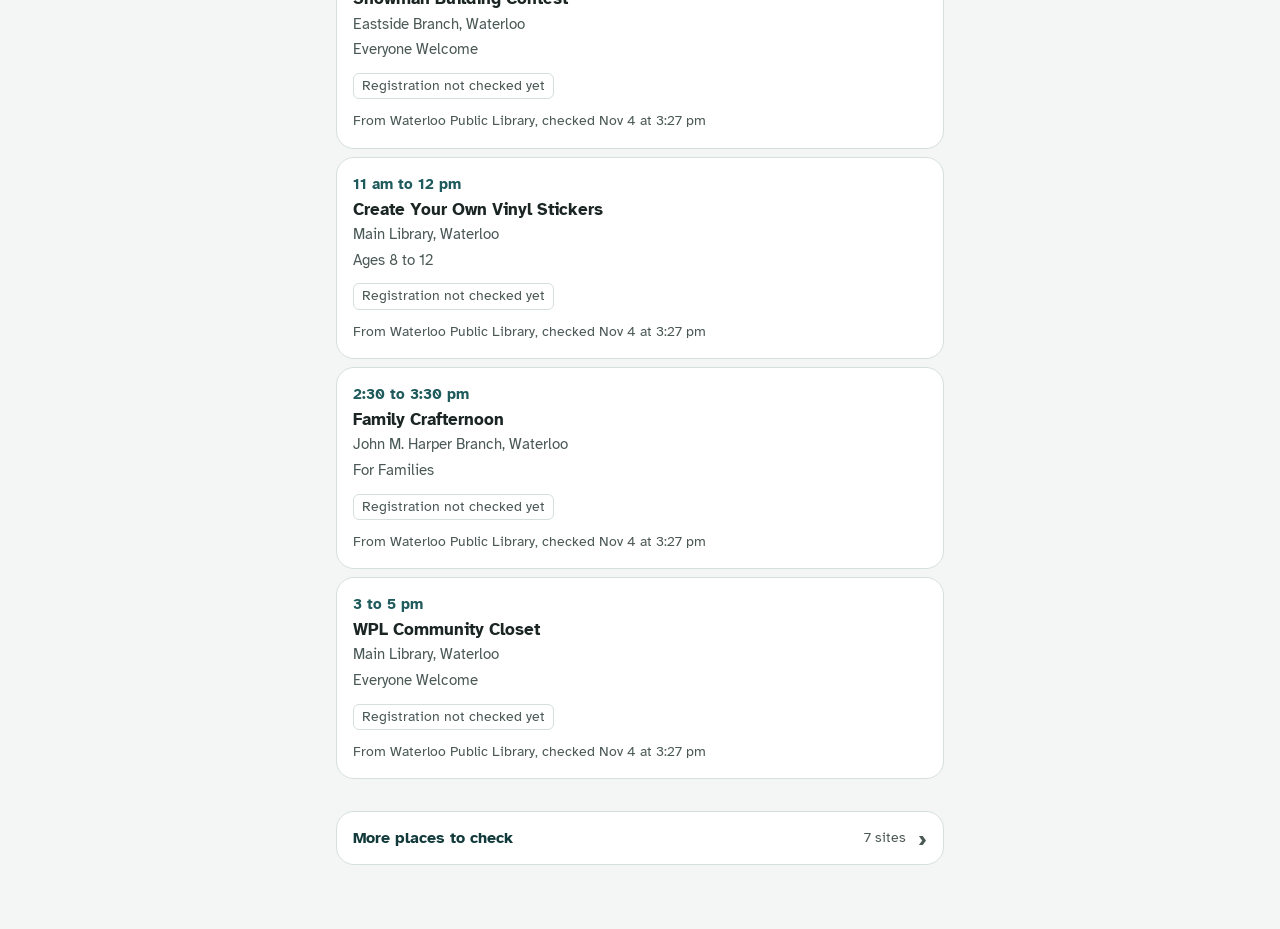
==== commit 795af010: "Add files via upload" ====
--- a/index.html
+++ b/index.html
@@ -41,7 +41,7 @@
       <button type="button" class="btn quiet preset-programs" id="preset-programs" hidden></button>
       <label class="search">
         <span class="visually-hidden">Search events</span>
-        <input id="q" type="search" inputmode="search" autocomplete="off" placeholder="Search, e.g. chess or storytime">
+        <input id="q" type="search" inputmode="search" autocomplete="off" placeholder="Search, e.g. chess or storytime" data-short="Search events">
       </label>
       <div class="chips" id="topics" role="group" aria-label="Topics"></div>
 
@@ -81,7 +81,7 @@
     <div class="controls">
       <label class="search">
         <span class="visually-hidden">Search programs</span>
-        <input id="pq" type="search" inputmode="search" autocomplete="off" placeholder="Search, e.g. dance or karate">
+        <input id="pq" type="search" inputmode="search" autocomplete="off" placeholder="Search, e.g. dance or karate" data-short="Search programs">
       </label>
       <div class="seg" role="group" aria-label="Who it's for" id="seg-pwho">
         <button type="button" data-v="everyone">Everyone</button>
@@ -113,7 +113,7 @@
     <div class="controls">
       <label class="search">
         <span class="visually-hidden">Search providers</span>
-        <input id="provq" type="search" inputmode="search" autocomplete="off" placeholder="Search, e.g. ballet or swim">
+        <input id="provq" type="search" inputmode="search" autocomplete="off" placeholder="Search, e.g. ballet or swim" data-short="Search providers">
       </label>
       <div class="seg" role="group" aria-label="Who it's for" id="seg-provwho">
         <button type="button" data-v="everyone">Everyone</button>
@@ -137,7 +137,11 @@
       <button type="button" data-v="week">Week</button>
       <button type="button" data-v="list">List</button>
     </div>
-    <button type="button" class="btn add-own" id="add-own-open">Add your own</button>
+    <div id="backup-nudge"></div>
+    <div class="btn-row cal-actions">
+      <button type="button" class="btn add-own" id="add-own-open">Add your own</button>
+      <button type="button" class="btn add-own" id="add-all-open">Add all to iPhone Calendar</button>
+    </div>
     <div id="cal-body"></div>
     <div id="cal-list" hidden>
       <p class="muted">Saved on this phone only. Export a copy now and then: removing the app from your Home Screen deletes them.</p>
@@ -275,6 +279,26 @@
     </form>
   </dialog>
 
+  <dialog id="add-all" aria-labelledby="add-all-h">
+    <form class="sheet" id="add-all-form">
+      <h2 id="add-all-h">Add all to iPhone Calendar</h2>
+      <p class="hint" id="add-all-summary"></p>
+      <fieldset>
+        <legend>Reminder</legend>
+        <div class="seg" role="group" aria-label="Reminder" id="add-all-remind">
+          <button type="button" data-v="0" aria-pressed="false">None</button>
+          <button type="button" data-v="60" aria-pressed="true">1 hour before</button>
+          <button type="button" data-v="1440" aria-pressed="false">1 day before</button>
+        </div>
+      </fieldset>
+      <p class="hint">You'll get one calendar file. Tap Save, then open it and choose Add All. Adding it again later may create copies in some calendars, so it's best to add once after planning.</p>
+      <div class="btn-row">
+        <button type="button" class="btn" id="add-all-cancel">Cancel</button>
+        <button type="submit" class="btn primary" id="add-all-go">Make calendar file</button>
+      </div>
+    </form>
+  </dialog>
+
   <dialog id="ics-preview" aria-labelledby="ics-preview-h">
     <form class="sheet" id="ics-preview-form">
       <h2 id="ics-preview-h">Found in the calendar file</h2>
--- a/app.css
+++ b/app.css
@@ -57,11 +57,11 @@
 }
 
 * { box-sizing: border-box; }
-html { -webkit-text-size-adjust: 100%; }
+html { -webkit-text-size-adjust: 100%; font-size: 17px; font: -apple-system-body; } /* iPhone Text Size setting; 17px elsewhere */
 body {
   margin: 0;
   font-family: var(--font);
-  font-size: 16px;
+  font-size: 0.9412rem;
   line-height: 1.45;
   color: var(--ink);
   background: var(--bg);
@@ -73,31 +73,31 @@
 :focus-visible { outline: 3px solid var(--focus); outline-offset: 2px; }
 .visually-hidden { position: absolute; width: 1px; height: 1px; overflow: hidden; clip: rect(0 0 0 0); white-space: nowrap; }
 .muted, .hint { color: var(--ink-2); }
-.hint { font-size: 14px; margin: var(--s2) 0 0; }
+.hint { font-size: 0.8235rem; margin: var(--s2) 0 0; }
 [hidden] { display: none !important; }
 
 /* ---------- Header ---------- */
 .top { padding-top: calc(var(--s3) + env(safe-area-inset-top)); }
 .top-row { display: flex; align-items: center; justify-content: space-between; gap: var(--s3); }
-.brand { font-size: 24px; font-weight: 700; letter-spacing: -0.01em; color: var(--river-900); }
+.brand { font-size: 1.4118rem; font-weight: 700; letter-spacing: -0.01em; color: var(--river-900); }
 .icon-btn {
   width: var(--btn-h); height: var(--btn-h); display: grid; place-items: center;
   border: 0; border-radius: var(--r-md); background: transparent; color: var(--ink-2); cursor: pointer;
 }
-.status { margin-top: var(--s1); font-size: 14px; color: var(--ink-2); }
+.status { margin-top: var(--s1); font-size: 0.8235rem; color: var(--ink-2); }
 .status summary { cursor: pointer; min-height: 32px; display: flex; align-items: center; list-style: none; }
 .status summary::-webkit-details-marker { display: none; }
 .status summary::after { content: ""; width: 7px; height: 7px; margin-left: var(--s2); border-right: 2px solid currentColor; border-bottom: 2px solid currentColor; transform: rotate(45deg) translateY(-2px); }
 .status[open] summary::after { transform: rotate(-135deg) translateY(-2px); }
 .status ul { margin: 0 0 var(--s2); padding-left: var(--s5); }
 .status .bad { color: var(--full); }
-.progress { display: flex; align-items: center; gap: var(--s3); margin-top: var(--s2); font-size: 14px; color: var(--ink-2); }
+.progress { display: flex; align-items: center; gap: var(--s3); margin-top: var(--s2); font-size: 0.8235rem; color: var(--ink-2); }
 .progress progress { flex: 1; height: 8px; accent-color: var(--river-700); }
 
 /* ---------- Controls ---------- */
 .controls { display: grid; gap: var(--s3); margin-top: var(--s3); }
 .search input, .place-row input, input[type="date"], input[type="time"], .field input, .field textarea, select {
-  width: 100%; min-height: var(--btn-h); font: inherit; font-size: 16px; color: var(--ink);
+  width: 100%; min-height: var(--btn-h); font: inherit; font-size: 0.9412rem; color: var(--ink);
   background: var(--surface); border: 1px solid var(--line); border-radius: var(--r-md); padding: 0 var(--s3);
 }
 .search input { min-height: 48px; }
@@ -106,23 +106,24 @@
 .chips::-webkit-scrollbar { display: none; }
 .chip {
   flex: 0 0 auto; min-height: var(--btn-h); padding: 0 var(--s4); border-radius: 999px; cursor: pointer;
-  font: inherit; font-size: 15px; color: var(--ink); background: var(--surface); border: 1px solid var(--line);
+  font: inherit; font-size: 0.8824rem; color: var(--ink); background: var(--surface); border: 1px solid var(--line);
 }
 .chip[aria-pressed="true"] { background: var(--river-700); border-color: var(--river-700); color: var(--surface); font-weight: 700; }
 
-.seg { display: flex; padding: 3px; gap: 3px; background: var(--river-100); border-radius: var(--r-md); }
+.seg { display: flex; flex-wrap: wrap; padding: 3px; gap: 3px; background: var(--river-100); border-radius: var(--r-md); }
+/* One row at normal text sizes; with very large text the choices wrap to a second row instead of being cut off. */
 .seg button {
-  flex: 1 1 0; min-width: 0; min-height: var(--btn-h); padding: 0 var(--s1); border: 0; border-radius: 9px; background: transparent; cursor: pointer;
-  font: inherit; font-size: 14px; color: var(--ink);
+  flex: 1 1 0; min-width: max-content; min-height: var(--btn-h); padding: 0 var(--s1); border: 0; border-radius: 9px; background: transparent; cursor: pointer;
+  font: inherit; font-size: 0.8235rem; color: var(--ink);
 }
 .seg button[aria-pressed="true"] { background: var(--seg-on); color: var(--river-900); font-weight: 700; box-shadow: 0 1px 2px rgba(18, 58, 59, 0.18); }
 .custom-dates { display: flex; gap: var(--s3); }
-.custom-dates label { flex: 1; font-size: 14px; color: var(--ink-2); display: grid; gap: var(--s1); }
+.custom-dates label { flex: 1; font-size: 0.8235rem; color: var(--ink-2); display: grid; gap: var(--s1); }
 
 /* One button system: same height and radius everywhere; variants change colour only. */
 .btn {
   min-height: var(--btn-h); padding: var(--s2) var(--s4); border-radius: var(--r-md); cursor: pointer;
-  font: inherit; font-size: 16px; font-weight: 700; line-height: 1.25; text-align: center; text-decoration: none;
+  font: inherit; font-size: 0.9412rem; font-weight: 700; line-height: 1.25; text-align: center; text-decoration: none;
   display: inline-flex; align-items: center; justify-content: center; gap: var(--s2);
   background: var(--surface); color: var(--river-700); border: 1px solid var(--line);
 }
@@ -133,56 +134,56 @@
 .more-filters .count { font-weight: 700; }
 
 /* ---------- Results ---------- */
-.summary { margin: var(--s5) 0 var(--s2); font-size: 14px; color: var(--ink-2); }
+.summary { margin: var(--s5) 0 var(--s2); font-size: 0.8235rem; color: var(--ink-2); }
 .day { margin-top: var(--s5); }
 .day h2 {
-  position: sticky; top: 0; z-index: 2; padding: var(--s2) 0; font-size: 17px; font-weight: 700;
+  position: sticky; top: 0; z-index: 2; padding: var(--s2) 0; font-size: 1.0rem; font-weight: 700;
   color: var(--river-900); background: var(--bg);
 }
-.tier { font-size: 14px; font-weight: 700; color: var(--ink-2); margin: var(--s4) 0 0; }
-.notice { margin: var(--s1) 0 var(--s2); font-size: 14px; color: var(--ink-2); }
+.tier { font-size: 0.8235rem; font-weight: 700; color: var(--ink-2); margin: var(--s4) 0 0; }
+.notice { margin: var(--s1) 0 var(--s2); font-size: 0.8235rem; color: var(--ink-2); }
 
 .card { background: var(--surface); border: 1px solid var(--line); border-radius: var(--r-lg); margin-top: var(--s2); }
 .card-head {
   display: block; width: 100%; text-align: left; padding: var(--s4); border: 0; background: transparent;
   font: inherit; color: inherit; cursor: pointer; border-radius: var(--r-lg);
 }
-.card h3 { font-size: 17px; font-weight: 700; color: var(--ink); }
-.when { font-weight: 700; color: var(--river-700); font-size: 15px; margin-bottom: var(--s1); }
-.where, .age { font-size: 15px; color: var(--ink-2); margin-top: var(--s1); }
+.card h3 { font-size: 1.0rem; font-weight: 700; color: var(--ink); }
+.when { font-weight: 700; color: var(--river-700); font-size: 0.8824rem; margin-bottom: var(--s1); }
+.where, .age { font-size: 0.8824rem; color: var(--ink-2); margin-top: var(--s1); }
 .age.fit { color: var(--ink); }
 .tags { display: flex; flex-wrap: wrap; gap: var(--s2); margin-top: var(--s3); }
-.tag { font-size: 14px; font-weight: 700; padding: 2px var(--s2); border-radius: var(--r-sm); background: var(--river-100); color: var(--river-900); }
+.tag { font-size: 0.8235rem; font-weight: 700; padding: 2px var(--s2); border-radius: var(--r-sm); background: var(--river-100); color: var(--river-900); }
 .tag.open { background: var(--open-bg); color: var(--open); }
 .tag.full { background: var(--full-bg); color: var(--full); }
 .tag.new { background: var(--new-bg); color: var(--new); }
 .tag.soft { background: transparent; color: var(--ink-2); border: 1px solid var(--line); font-weight: 400; }
-.source { font-size: 14px; color: var(--ink-2); margin-top: var(--s3); }
+.source { font-size: 0.8235rem; color: var(--ink-2); margin-top: var(--s3); }
 
 .card-body { padding: 0 var(--s4) var(--s4); border-top: 1px solid var(--line); }
-.card-body h4 { font-size: 15px; margin: var(--s4) 0 var(--s1); color: var(--river-900); }
-.card-body p, .card-body li { font-size: 15px; margin: 0; }
+.card-body h4 { font-size: 0.8824rem; margin: var(--s4) 0 var(--s1); color: var(--river-900); }
+.card-body p, .card-body li { font-size: 0.8824rem; margin: 0; }
 .card-body ul { margin: 0; padding-left: var(--s5); }
 .desc { white-space: pre-line; }
-.how { color: var(--ink-2); font-size: 14px; }
+.how { color: var(--ink-2); font-size: 0.8235rem; }
 .card-actions { display: grid; gap: var(--s2); margin-top: var(--s4); }
 .card-actions .pair { display: flex; gap: var(--s2); }
-.card-actions .pair .btn { flex: 1; padding-left: var(--s2); padding-right: var(--s2); font-size: 15px; }
+.card-actions .pair .btn { flex: 1; padding-left: var(--s2); padding-right: var(--s2); font-size: 0.8824rem; }
 
 .empty { margin-top: var(--s6); padding: var(--s5); text-align: center; background: var(--surface); border: 1px solid var(--line); border-radius: var(--r-lg); }
 .empty p { margin: 0 0 var(--s3); }
 
 /* ---------- Elsewhere ---------- */
 .elsewhere { margin-top: var(--s7); }
-.elsewhere h2 { font-size: 17px; color: var(--river-900); }
-.elsewhere p { font-size: 14px; margin: var(--s1) 0 var(--s3); }
+.elsewhere h2 { font-size: 1.0rem; color: var(--river-900); }
+.elsewhere p { font-size: 0.8235rem; margin: var(--s1) 0 var(--s3); }
 .link-list { display: grid; gap: var(--s2); }
 .link-list .btn { width: 100%; min-height: 60px; flex-direction: column; align-items: flex-start; justify-content: center; gap: 2px; text-align: left; }
-.link-list .btn small { font-weight: 400; color: var(--ink-2); font-size: 14px; }
+.link-list .btn small { font-weight: 400; color: var(--ink-2); font-size: 0.8235rem; }
 
 /* ---------- Saved ---------- */
-.view-title { font-size: 20px; margin-top: var(--s5); color: var(--river-900); }
-#view-saved > .muted { font-size: 14px; }
+.view-title { font-size: 1.1765rem; margin-top: var(--s5); color: var(--river-900); }
+#view-saved > .muted { font-size: 0.8235rem; }
 
 /* ---------- Tabs ---------- */
 .tabs {
@@ -190,8 +191,9 @@
   background: var(--surface); border-top: 1px solid var(--line); padding-bottom: env(safe-area-inset-bottom);
 }
 .tabs button {
-  flex: 1; min-height: 56px; border: 0; background: transparent; cursor: pointer;
-  font: inherit; font-size: 15px; font-weight: 700; color: var(--ink-2);
+  flex: 1 1 0; min-width: 0; min-height: 56px; border: 0; background: transparent; cursor: pointer; padding: 0 2px;
+  /* Grows with the Text Size setting, but never past what fits four tabs across the screen. */
+  font: inherit; font-size: min(0.8824rem, 4.2vw); font-weight: 700; color: var(--ink-2); overflow-wrap: anywhere;
 }
 .tabs button[aria-current="page"] { color: var(--river-700); box-shadow: inset 0 3px 0 var(--river-700); }
 
@@ -202,19 +204,19 @@
 }
 dialog::backdrop { background: rgba(10, 25, 25, 0.45); }
 .sheet { padding: var(--s5) var(--gutter) calc(var(--s5) + env(safe-area-inset-bottom)); display: grid; gap: var(--s4); }
-.sheet h2 { font-size: 20px; color: var(--river-900); }
+.sheet h2 { font-size: 1.1765rem; color: var(--river-900); }
 fieldset { border: 0; margin: 0; padding: 0; }
 legend { font-weight: 700; margin-bottom: var(--s2); padding: 0; }
 .check { display: flex; align-items: center; gap: var(--s3); min-height: var(--btn-h); margin-top: var(--s2); }
-.check input { width: 22px; height: 22px; accent-color: var(--river-700); }
+.check input { width: 22px; height: 22px; min-width: 22px; flex: none; accent-color: var(--river-700); } /* never squeezed by the row */
 .place-row { display: flex; gap: var(--s2); margin-top: var(--s2); }
 .place-row .btn { flex: 0 0 auto; }
-label.select { display: grid; gap: var(--s1); font-size: 14px; color: var(--ink-2); margin-top: var(--s3); }
+label.select { display: grid; gap: var(--s1); font-size: 0.8235rem; color: var(--ink-2); margin-top: var(--s3); }
 
 .toast {
   position: fixed; left: var(--gutter); right: var(--gutter); bottom: calc(72px + env(safe-area-inset-bottom)); z-index: 6;
   max-width: 600px; margin: 0 auto; padding: var(--s3) var(--s4); border-radius: var(--r-md);
-  background: var(--river-900); color: var(--bg); font-size: 15px;
+  background: var(--river-900); color: var(--bg); font-size: 0.8824rem;
   display: flex; align-items: center; justify-content: space-between; gap: var(--s3);
 }
 .toast .btn.quiet { color: var(--bg); text-decoration: underline; text-underline-offset: 3px; min-height: var(--btn-h); padding: 0 var(--s2); }
@@ -228,52 +230,52 @@
 }
 
 @media (min-width: 380px) {
-  .seg button { font-size: 15px; }
-}
-
-.test-results { margin: var(--s3) 0 0; padding-left: var(--s5); font-size: 15px; }
+  .seg button { font-size: 0.8824rem; }
+}
+
+.test-results { margin: var(--s3) 0 0; padding-left: var(--s5); font-size: 0.8824rem; }
 .test-results li { margin-top: var(--s1); }
 .card-actions > .btn.quiet { justify-content: center; }
 
 #push-code { width: 100%; font: 13px/1.4 ui-monospace, Menlo, monospace; color: var(--ink); background: var(--surface); border: 1px solid var(--line); border-radius: var(--r-md); padding: var(--s2); margin: var(--s2) 0; word-break: break-all; }
 .card-body ul.sessions { margin: var(--s2) 0 0; padding: 0; list-style: none; }
-.sessions li { padding: var(--s3) 0; border-top: 1px solid var(--line); font-size: 15px; }
+.sessions li { padding: var(--s3) 0; border-top: 1px solid var(--line); font-size: 0.8824rem; }
 .sessions li:first-child { border-top: 0; }
-.sessions .code { color: var(--ink-2); font-size: 14px; }
+.sessions .code { color: var(--ink-2); font-size: 0.8235rem; }
 
 .websearch { margin-top: var(--s7); }
-.websearch h2 { font-size: 17px; color: var(--river-900); }
-.websearch > .muted { font-size: 14px; margin: var(--s1) 0 var(--s3); }
+.websearch h2 { font-size: 1.0rem; color: var(--river-900); }
+.websearch > .muted { font-size: 0.8235rem; margin: var(--s1) 0 var(--s3); }
 .web-result { display: block; text-decoration: none; color: inherit; padding: var(--s4); margin-top: var(--s2); background: var(--surface); border: 1px solid var(--line); border-radius: var(--r-lg); }
-.web-result h3 { font-size: 16px; color: var(--river-700); }
-.web-result .domain { font-size: 14px; color: var(--ink-2); margin-top: var(--s1); }
-.web-result p { font-size: 15px; margin: var(--s2) 0 0; }
+.web-result h3 { font-size: 0.9412rem; color: var(--river-700); }
+.web-result .domain { font-size: 0.8235rem; color: var(--ink-2); margin-top: var(--s1); }
+.web-result p { font-size: 0.8824rem; margin: var(--s2) 0 0; }
 .web-site { margin-top: var(--s4); }
-.web-site > .domain { font-size: 14px; font-weight: 700; color: var(--ink-2); }
+.web-site > .domain { font-size: 0.8235rem; font-weight: 700; color: var(--ink-2); }
 .websearch > .btn { margin-top: var(--s3); }
 #pweb-results > .btn { margin-top: var(--s4); width: 100%; }
 
 /* ---------- Calendar (saved items only) ---------- */
 .cal-views { margin-top: var(--s4); }
 .cal-nav { display: flex; align-items: center; gap: var(--s2); margin-top: var(--s5); }
-.cal-nav .cal-title { flex: 1; text-align: center; font-size: 18px; color: var(--river-900); }
-.btn.icon { width: var(--btn-h); min-width: var(--btn-h); padding: 0; font-size: 24px; line-height: 1; justify-content: center; }
+.cal-nav .cal-title { flex: 1; text-align: center; font-size: 1.0588rem; color: var(--river-900); }
+.btn.icon { width: auto; min-width: var(--btn-h); padding: 0.1em 0.35em; font-size: 1.4118rem; line-height: 1.2; justify-content: center; }
 .btn.cal-today { padding-left: var(--s3); padding-right: var(--s3); }
 
 .cal-month { display: grid; grid-template-columns: repeat(7, 1fr); gap: 2px; margin-top: var(--s3); touch-action: manipulation; }
-.cal-head { text-align: center; font-size: 13px; font-weight: 700; color: var(--ink-2); padding: var(--s1) 0; }
+.cal-head { text-align: center; font-size: 0.7647rem; font-weight: 700; color: var(--ink-2); padding: var(--s1) 0; }
 .cal-day {
   position: relative; display: flex; flex-direction: column; align-items: center; justify-content: flex-start;
   min-height: 48px; padding: 6px 0 4px; border: 0; border-radius: var(--r-sm);
   background: transparent; color: var(--ink); font: inherit; cursor: pointer;
 }
-.cal-day .cal-num { font-size: 16px; line-height: 22px; min-width: 28px; border-radius: 14px; }
-.cal-day.other-month { color: var(--ink-2); opacity: 0.55; }
+.cal-day .cal-num { font-size: 0.9412rem; line-height: 22px; min-width: 28px; border-radius: 14px; }
+.cal-day.other-month { color: var(--ink-2); } /* full strength: faded text failed contrast */
 .cal-day.is-today .cal-num { box-shadow: inset 0 0 0 2px var(--river-500); font-weight: 700; }
 .cal-day.is-selected { background: var(--river-100); }
 .cal-day.is-selected .cal-num { background: var(--river-700); color: var(--surface); font-weight: 700; box-shadow: none; }
 .cal-marks { display: flex; align-items: center; gap: 3px; height: 14px; margin-top: 3px; }
-.cal-marks b { font-size: 11px; color: var(--ink-2); font-weight: 700; }
+.cal-marks b { font-size: 0.6471rem; color: var(--ink-2); font-weight: 700; }
 .mark { display: inline-block; width: 7px; height: 7px; border-radius: 50%; }
 .mark.event { background: var(--river-500); }
 .mark.program { background: var(--new); border-radius: 2px; } /* square, so shape differs as well as colour */
@@ -282,11 +284,11 @@
 .cal-week { display: flex; gap: 4px; margin-top: var(--s3); touch-action: manipulation; }
 .cal-week .cal-day { flex: 1; min-height: 72px; background: var(--surface); border: 1px solid var(--line); }
 .cal-week .cal-day.is-selected { background: var(--river-100); border-color: var(--river-500); }
-.cal-wd { font-size: 13px; color: var(--ink-2); margin-bottom: 2px; }
-
-.cal-legend { display: flex; align-items: center; gap: var(--s2); font-size: 14px; color: var(--ink-2); margin: var(--s3) 0 0; }
+.cal-wd { font-size: 0.7647rem; color: var(--ink-2); margin-bottom: 2px; }
+
+.cal-legend { display: flex; align-items: center; gap: var(--s2); font-size: 0.8235rem; color: var(--ink-2); margin: var(--s3) 0 0; }
 .cal-agenda { margin-top: var(--s5); }
-.cal-agenda h3, .cal-unplaced h3 { font-size: 17px; color: var(--river-900); margin-bottom: var(--s2); }
+.cal-agenda h3, .cal-unplaced h3 { font-size: 1.0rem; color: var(--river-900); margin-bottom: var(--s2); }
 .cal-row-wrap { margin-top: var(--s2); }
 .cal-row {
   display: flex; align-items: flex-start; gap: var(--s3); width: 100%; min-height: 56px; padding: var(--s3) var(--s4);
@@ -294,82 +296,82 @@
   border: 1px solid var(--line); border-radius: var(--r-md); cursor: pointer;
 }
 .cal-row .mark { margin-top: 7px; flex: none; }
-.cal-time { flex: none; width: 96px; font-size: 15px; color: var(--ink-2); }
+.cal-time { flex: none; width: 96px; font-size: 0.8824rem; color: var(--ink-2); }
 .cal-what { display: flex; flex-direction: column; gap: 2px; min-width: 0; }
-.cal-what strong { font-size: 16px; }
-.cal-what span { font-size: 14px; color: var(--ink-2); }
+.cal-what strong { font-size: 0.9412rem; }
+.cal-what span { font-size: 0.8235rem; color: var(--ink-2); }
 .cal-row[aria-expanded="true"] { border-color: var(--river-500); }
 .cal-row-wrap > .card { margin-top: var(--s2); }
 .cal-unplaced { margin-top: var(--s6); }
-.cal-unplaced p { font-size: 15px; color: var(--ink-2); }
+.cal-unplaced p { font-size: 0.8824rem; color: var(--ink-2); }
 .session-save { margin-top: var(--s2); width: 100%; }
 .session-save[aria-pressed="true"] { background: var(--river-100); }
 
 /* ---------- Add your own ---------- */
 .add-own { width: 100%; margin-top: var(--s3); }
-.field { display: grid; gap: var(--s1); font-size: 15px; }
+.field { display: grid; gap: var(--s1); font-size: 0.8824rem; }
 .field > span { font-weight: 700; }
 .field .opt { font-weight: 400; color: var(--ink-2); }
 .field textarea { padding: var(--s2) var(--s3); min-height: 72px; resize: vertical; }
 .btn-row > .field { flex: 1; min-width: 0; }
 .weekday-pick { display: flex; gap: 4px; }
 .weekday-pick button {
-  flex: 1; min-height: var(--btn-h); padding: 0; font: inherit; font-size: 15px; cursor: pointer;
+  flex: 1; min-height: var(--btn-h); padding: 0; font: inherit; font-size: 0.8824rem; cursor: pointer;
   color: var(--ink); background: var(--surface); border: 1px solid var(--line); border-radius: var(--r-sm);
 }
 .weekday-pick button[aria-pressed="true"] { background: var(--river-700); border-color: var(--river-700); color: var(--surface); font-weight: 700; }
 .form-error { color: var(--full); font-weight: 700; margin: 0; }
 .mark.custom { background: transparent; box-shadow: inset 0 0 0 2px var(--ink-2); } /* hollow ring: differs by shape too */
 .custom-card { padding: var(--s4); background: var(--surface); border: 1px solid var(--line); border-radius: var(--r-lg); margin-top: var(--s2); }
-.custom-card h3 { font-size: 17px; }
+.custom-card h3 { font-size: 1.0rem; }
 .custom-card p { margin: var(--s2) 0 0; }
 .custom-card .btn-row { margin-top: var(--s4); }
 
 .import-box { padding: var(--s4); background: var(--surface); border: 1px solid var(--line); border-radius: var(--r-lg); display: grid; gap: var(--s2); }
 .import-box legend { float: left; width: 100%; margin-bottom: 0; }
 .import-box > .btn { width: 100%; }
-.or-line { text-align: center; color: var(--ink-2); font-size: 14px; margin: 0; }
+.or-line { text-align: center; color: var(--ink-2); font-size: 0.8235rem; margin: 0; }
 .ics-item { display: flex; gap: var(--s3); align-items: flex-start; padding: var(--s3) var(--s4); background: var(--surface); border: 1px solid var(--line); border-radius: var(--r-md); margin-top: var(--s2); }
 .ics-item input { width: 22px; height: 22px; margin-top: 2px; accent-color: var(--river-700); flex: none; }
-.ics-item strong { display: block; font-size: 16px; }
-.ics-item span { display: block; font-size: 15px; color: var(--ink-2); margin-top: 2px; }
+.ics-item strong { display: block; font-size: 0.9412rem; }
+.ics-item span { display: block; font-size: 0.8824rem; color: var(--ink-2); margin-top: 2px; }
 .ics-item.dupe { opacity: 0.6; }
-#ics-skipped p { font-size: 15px; color: var(--ink-2); }
+#ics-skipped p { font-size: 0.8824rem; color: var(--ink-2); }
 
 /* ---------- Provider directory ---------- */
 .providers { margin-top: var(--s7); }
-.providers h2 { font-size: 17px; color: var(--river-900); }
-.providers > .muted { font-size: 14px; margin: var(--s1) 0 var(--s2); }
+.providers h2 { font-size: 1.0rem; color: var(--river-900); }
+.providers > .muted { font-size: 0.8235rem; margin: var(--s1) 0 var(--s2); }
 .prov-card { padding: var(--s4); margin-top: var(--s2); background: var(--surface); border: 1px solid var(--line); border-radius: var(--r-lg); }
-.prov-card h3 { font-size: 17px; }
-.prov-card .where { font-size: 15px; color: var(--ink-2); margin-top: 2px; }
+.prov-card h3 { font-size: 1.0rem; }
+.prov-card .where { font-size: 0.8824rem; color: var(--ink-2); margin-top: 2px; }
 .prov-card ul { margin: var(--s3) 0 0; padding: 0; list-style: none; }
-.prov-card li { display: flex; justify-content: space-between; gap: var(--s3); padding: var(--s2) 0; border-top: 1px solid var(--line); font-size: 15px; }
+.prov-card li { display: flex; justify-content: space-between; gap: var(--s3); padding: var(--s2) 0; border-top: 1px solid var(--line); font-size: 0.8824rem; }
 .prov-card li:first-child { border-top: 0; }
 .prov-card li .stated { color: var(--ink-2); text-align: right; flex: none; max-width: 50%; font-weight: 400; }
 .prov-card li.fit { font-weight: 700; }
 .prov-card .how { margin-top: var(--s2); }
 .prov-card > .btn { width: 100%; margin-top: var(--s3); }
 
-.prov-card .stale { margin-top: var(--s2); padding: var(--s2) var(--s3); border-radius: var(--r-sm); background: var(--full-bg, rgba(180,60,40,.10)); color: var(--ink); font-size: 14px; }
+.prov-card .stale { margin-top: var(--s2); padding: var(--s2) var(--s3); border-radius: var(--r-sm); background: var(--full-bg, rgba(180,60,40,.10)); color: var(--ink); font-size: 0.8235rem; }
 
 /* ---------- Folded sections (less scrolling) ---------- */
 details.fold { margin-top: var(--s6); border: 1px solid var(--line); border-radius: var(--r-lg); background: var(--surface); }
 details.fold > summary { display: flex; align-items: center; justify-content: space-between; gap: var(--s3); min-height: 52px; padding: 0 var(--s4); cursor: pointer; list-style: none; font-weight: 700; color: var(--river-900); }
 details.fold > summary::-webkit-details-marker { display: none; }
-details.fold > summary::after { content: '›'; font-size: 22px; color: var(--ink-2); transition: transform .15s; }
+details.fold > summary::after { content: '›'; font-size: 1.2941rem; color: var(--ink-2); transition: transform .15s; }
 details.fold[open] > summary::after { transform: rotate(90deg); }
-details.fold .fold-count { margin-left: auto; font-weight: 400; color: var(--ink-2); font-size: 14px; }
+details.fold .fold-count { margin-left: auto; font-weight: 400; color: var(--ink-2); font-size: 0.8235rem; }
 details.fold > :not(summary) { margin-left: var(--s4); margin-right: var(--s4); }
 details.fold > .link-list { margin-bottom: var(--s4); }
 
 /* ---------- Providers tab ---------- */
-.town-pick { display: flex; align-items: center; gap: var(--s3); font-weight: 700; font-size: 15px; }
+.town-pick { display: flex; align-items: center; gap: var(--s3); font-weight: 700; font-size: 0.8824rem; }
 .town-pick select { flex: 1; min-height: var(--btn-h); }
 .prov-row { display: block; width: 100%; text-align: left; font: inherit; color: var(--ink); background: none; border: 0; padding: 0; cursor: pointer; }
-.prov-row .meta { font-size: 14px; color: var(--ink-2); margin-top: 2px; }
-.prov-row .fits { font-size: 15px; margin-top: var(--s2); }
-.prov-row .badge { display: inline-block; margin-top: var(--s2); font-size: 13px; padding: 2px 8px; border-radius: 999px; background: var(--river-100); color: var(--ink-2); }
+.prov-row .meta { font-size: 0.8235rem; color: var(--ink-2); margin-top: 2px; }
+.prov-row .fits { font-size: 0.8824rem; margin-top: var(--s2); }
+.prov-row .badge { display: inline-block; margin-top: var(--s2); font-size: 0.7647rem; padding: 2px 8px; border-radius: 999px; background: var(--river-100); color: var(--ink-2); }
 .prov-row .badge.stale-b { background: rgba(180,60,40,.12); color: var(--ink); }
 .prov-card.open { border-color: var(--river-500); }
 .prov-card .prov-more { margin-top: var(--s3); border-top: 1px solid var(--line); padding-top: var(--s3); }
@@ -384,23 +386,54 @@
    centring puts it in the middle, the same as the other fields. */
 input[type="date"], input[type="time"] {
   -webkit-appearance: none; appearance: none; min-width: 0; text-align: left;
-  display: flex; align-items: center; height: var(--btn-h); padding-top: 0; padding-bottom: 0; line-height: normal;
+  display: flex; align-items: center; height: max(var(--btn-h), 2.6em); padding-top: 0; padding-bottom: 0; line-height: normal;
 }
 input[type="date"]::-webkit-date-and-time-value, input[type="time"]::-webkit-date-and-time-value { text-align: left; margin: 0; }
 /* An empty time field on iPhone shows the current time as a placeholder; dim it so it doesn't look set. */
-input.is-empty { color: var(--ink-2); opacity: 0.6; }
+input.is-empty { color: var(--ink-2); font-style: italic; } /* marked by style, not faded, so it stays readable */
 .clear-times { justify-self: start; margin-top: calc(-1 * var(--s2)); }
 
 .prov-row .badge.try-b { background: var(--open-bg, rgba(40,140,90,.14)); color: var(--ink); margin-right: 6px; }
 .try-box { margin-top: var(--s3); padding: var(--s3); border-radius: var(--r-md); background: var(--river-100); }
-.try-box strong { display: block; font-size: 15px; }
-.try-box p { margin: var(--s1) 0 var(--s2); font-size: 14px; }
+.try-box strong { display: block; font-size: 0.8824rem; }
+.try-box p { margin: var(--s1) 0 var(--s2); font-size: 0.8235rem; }
 
 /* ---------- "This weekend" shortcut ---------- */
 .preset { display: flex; flex-direction: column; align-items: flex-start; gap: 2px; width: 100%; min-height: 64px; padding: var(--s3) var(--s4);
   text-align: left; font: inherit; cursor: pointer; color: var(--ink); background: var(--river-100); border: 1px solid var(--river-500); border-radius: var(--r-lg); }
-.preset > span { font-size: 17px; font-weight: 700; color: var(--river-900); }
-.preset small { font-size: 14px; color: var(--ink-2); }
+.preset > span { font-size: 1.0rem; font-weight: 700; color: var(--river-900); }
+.preset small { font-size: 0.8235rem; color: var(--ink-2); }
 .preset[aria-pressed="true"] { background: var(--river-700); border-color: var(--river-700); }
 .preset[aria-pressed="true"] > span, .preset[aria-pressed="true"] small { color: var(--surface); }
 .preset-programs { width: 100%; justify-content: flex-start; text-align: left; }
+
+.cal-actions { margin-top: var(--s3); }
+.cal-actions .add-own { margin-top: 0; flex: 1; }
+.nudge { margin-top: var(--s3); padding: var(--s4); border-radius: var(--r-lg); background: var(--river-100); border: 1px solid var(--river-500); }
+.nudge p { margin: 0 0 var(--s3); }
+
+/* Containers stay screen-width even when a child (like the sideways-scrolling chip row) is wider. */
+.controls, .controls > *, main > * { min-width: 0; max-width: 100%; }
+
+/* ---------- Larger-text layout (iPhone Text Size well above default) ----------
+   Rearranges a few pieces so big text looks designed, not squeezed. The default size is untouched. */
+html.big-text .brand { font-size: min(1.4118rem, 7.6vw); white-space: nowrap; }
+html.big-text .icon-btn { width: auto; height: auto; min-width: 44px; min-height: 44px; padding: 0.2em; }
+html.big-text .icon-btn svg { width: 1.2rem; height: 1.2rem; }
+html.big-text .check input, html.big-text input[type="checkbox"] { width: 1.3rem; height: 1.3rem; min-width: 1.3rem; }
+html.big-text .seg { display: grid; grid-template-columns: 1fr 1fr; }
+html.big-text .seg button { min-width: 0; padding: 0.45em var(--s2); line-height: 1.2; }
+html.big-text .seg > button:last-child:nth-child(odd) { grid-column: 1 / -1; } /* 3 choices: the third spans the row */
+html.big-text .cal-nav { display: grid; grid-template-columns: auto 1fr auto; grid-template-areas: "title title title" "prev today next"; row-gap: var(--s2); }
+html.big-text .cal-nav > :nth-child(1) { grid-area: prev; }
+html.big-text .cal-nav .cal-title { grid-area: title; text-align: left; }
+html.big-text .cal-nav > :nth-child(3) { grid-area: next; }
+html.big-text .cal-nav .cal-today { grid-area: today; justify-self: center; }
+html.big-text .cal-actions, html.big-text .sheet .btn-row, html.big-text .card-actions .pair, html.big-text .custom-card .btn-row, html.big-text .nudge .btn-row { flex-direction: column; align-items: stretch; }
+html.big-text .cal-actions .btn, html.big-text .sheet .btn-row .btn, html.big-text .card-actions .pair .btn { width: 100%; }
+html.big-text .cal-week .cal-wd { font-size: 0.7rem; }
+html.big-text .cal-time { width: auto; min-width: 5.5em; }
+html.big-text .cal-row { flex-wrap: wrap; }
+html.big-text .prov-card li { flex-direction: column; gap: 2px; }
+html.big-text .prov-card li .stated { text-align: left; max-width: none; }
+html.big-text .town-pick { flex-direction: column; align-items: stretch; }
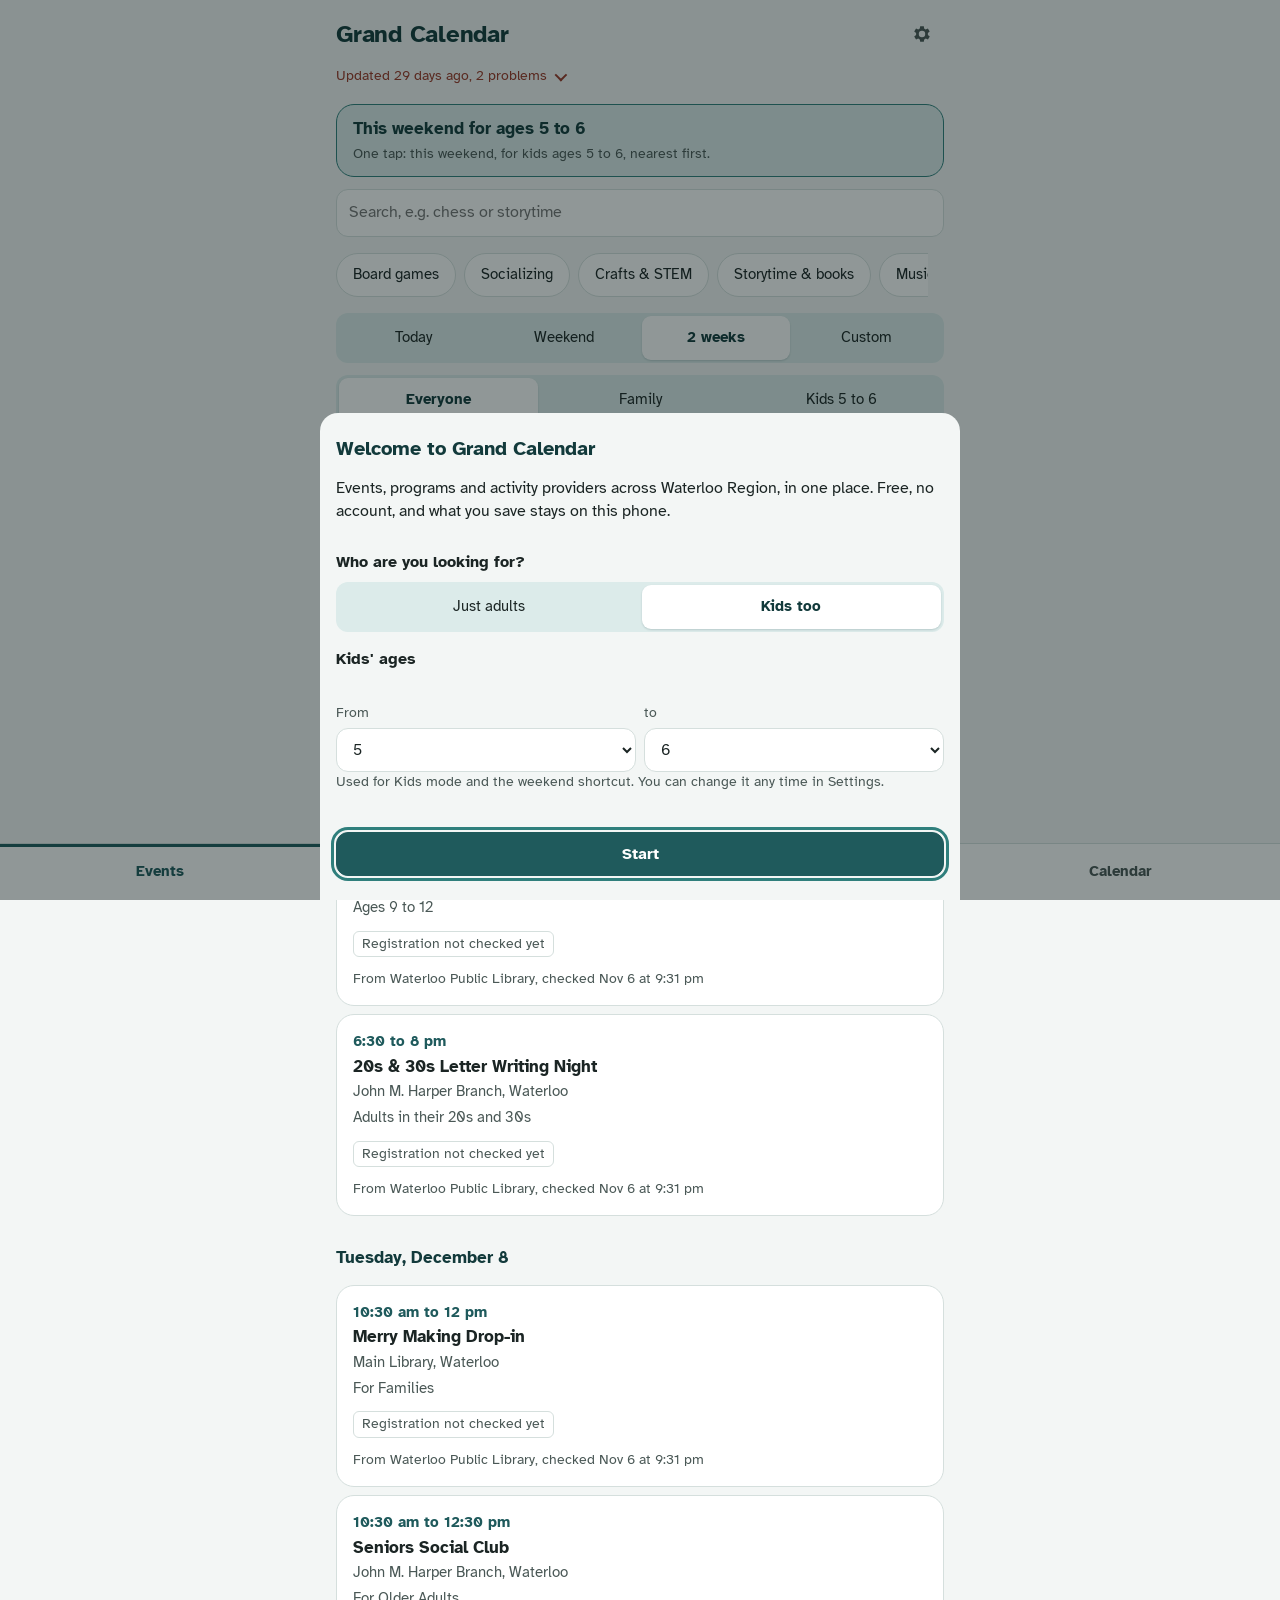
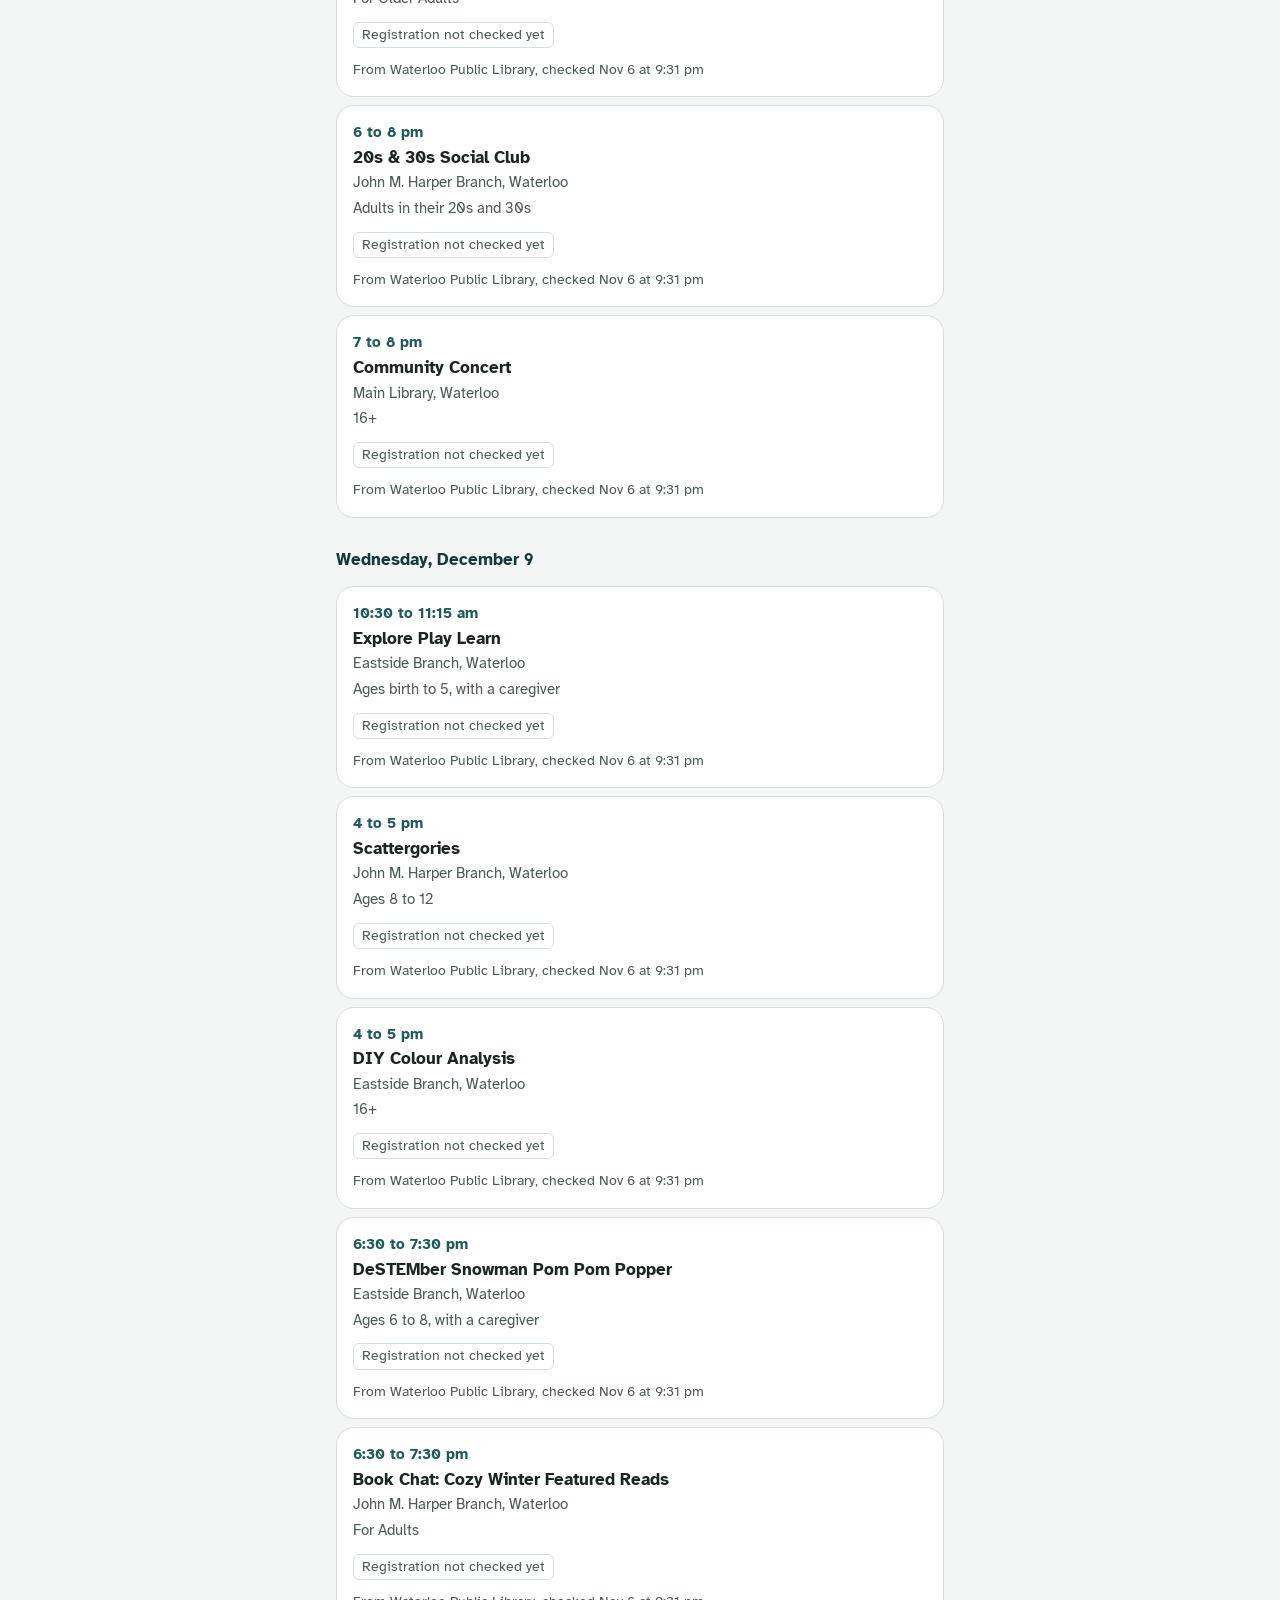
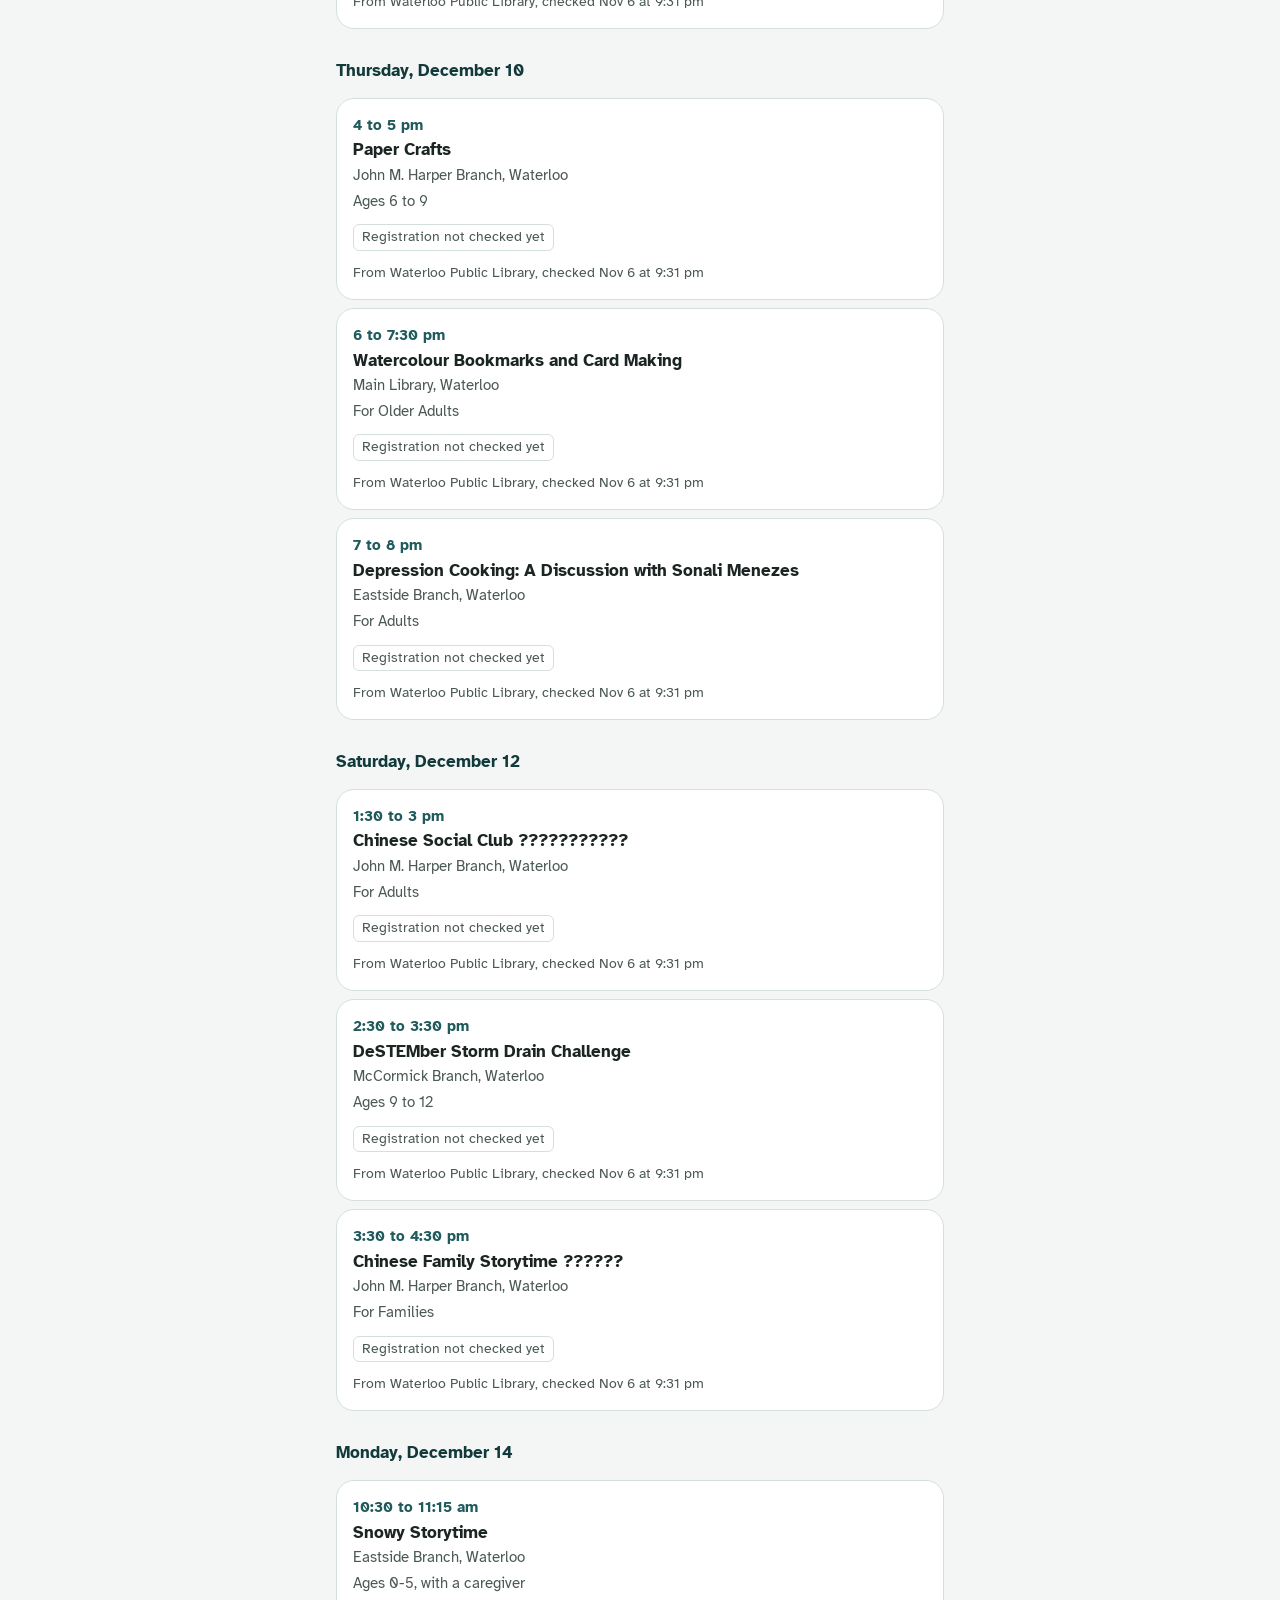
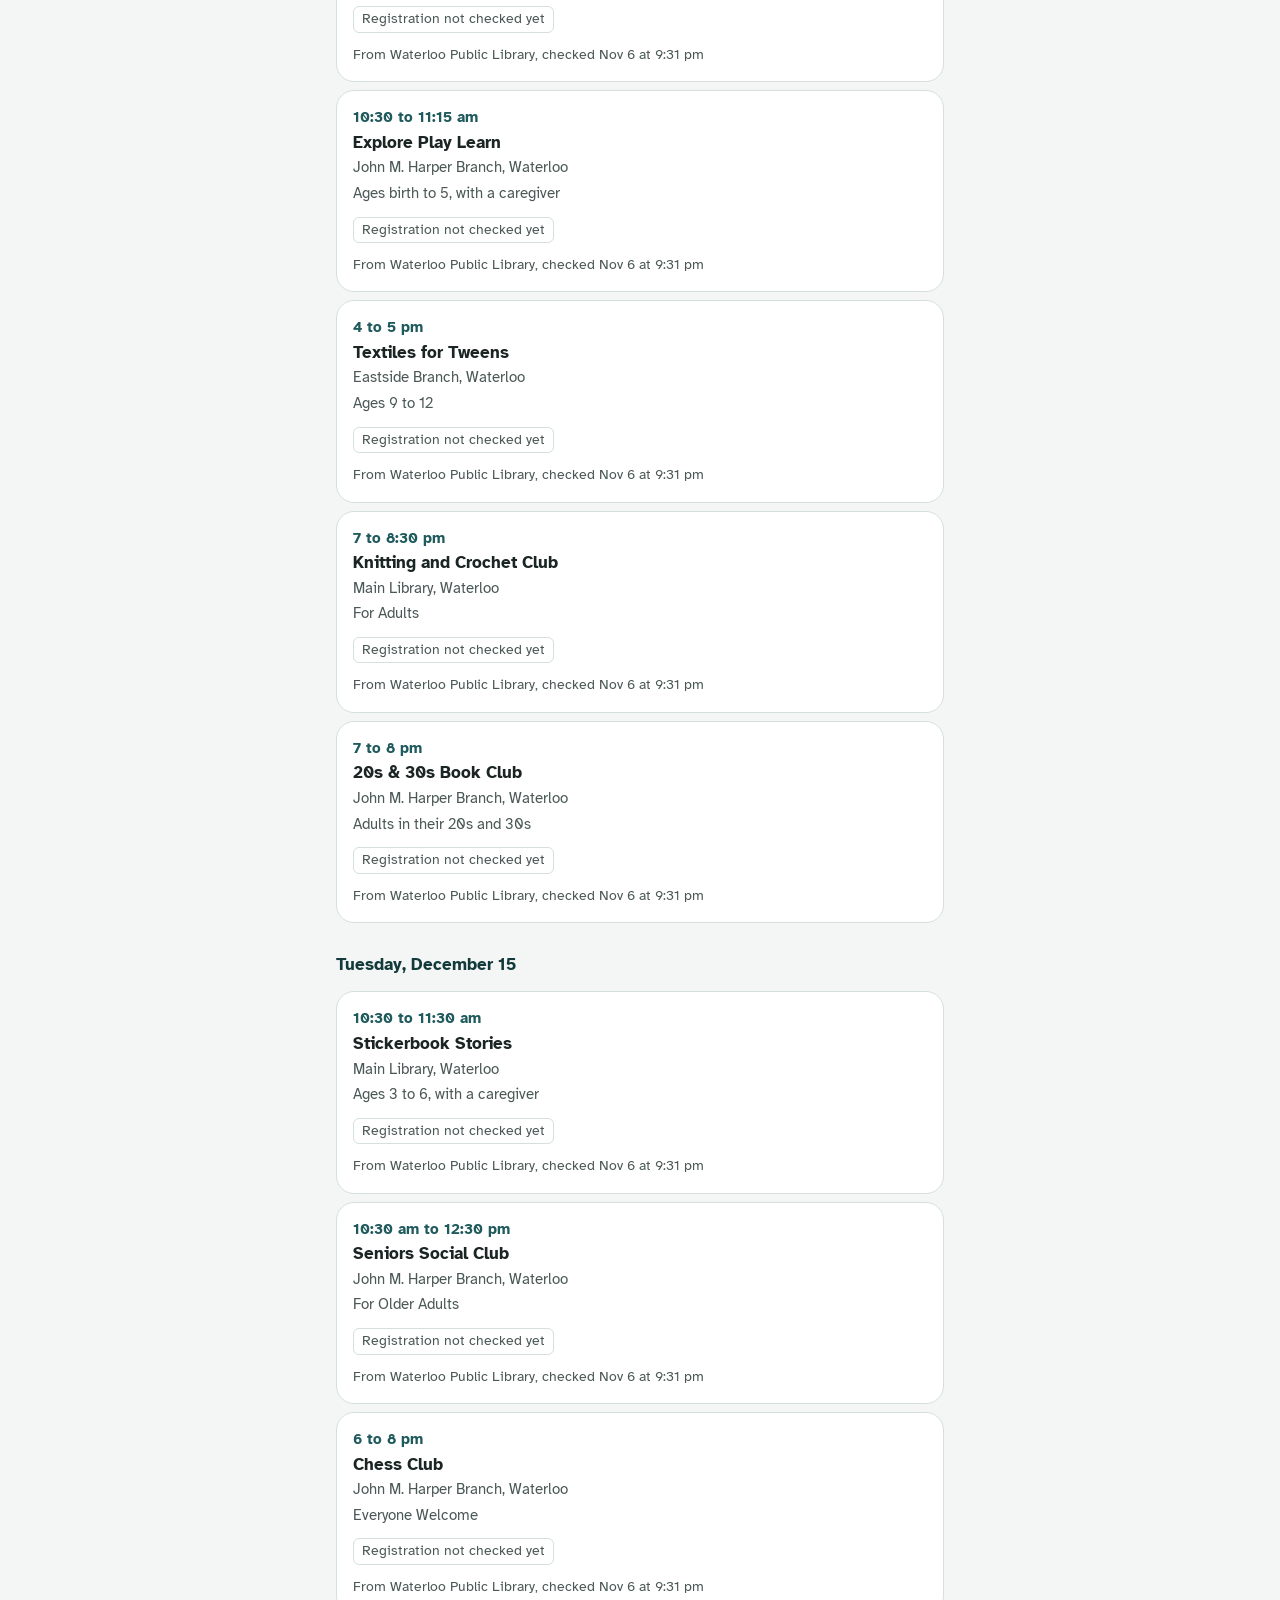
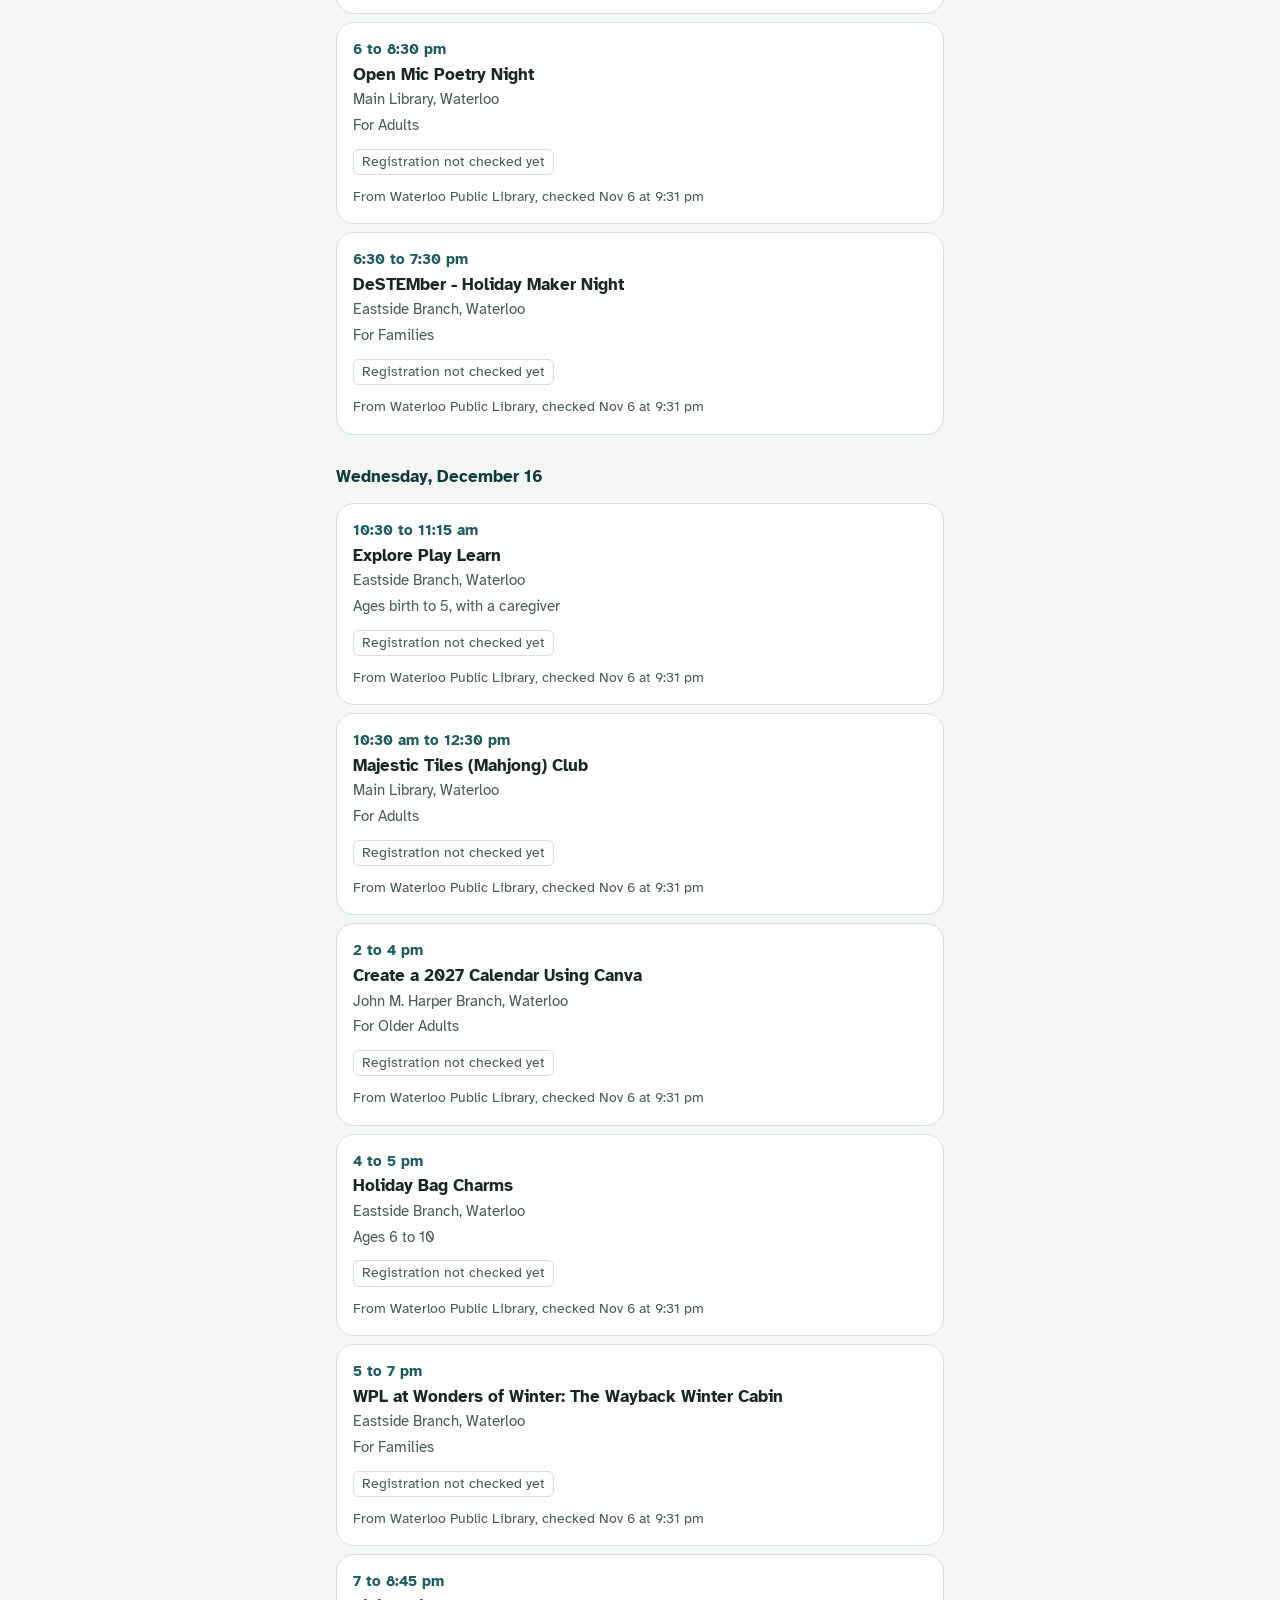
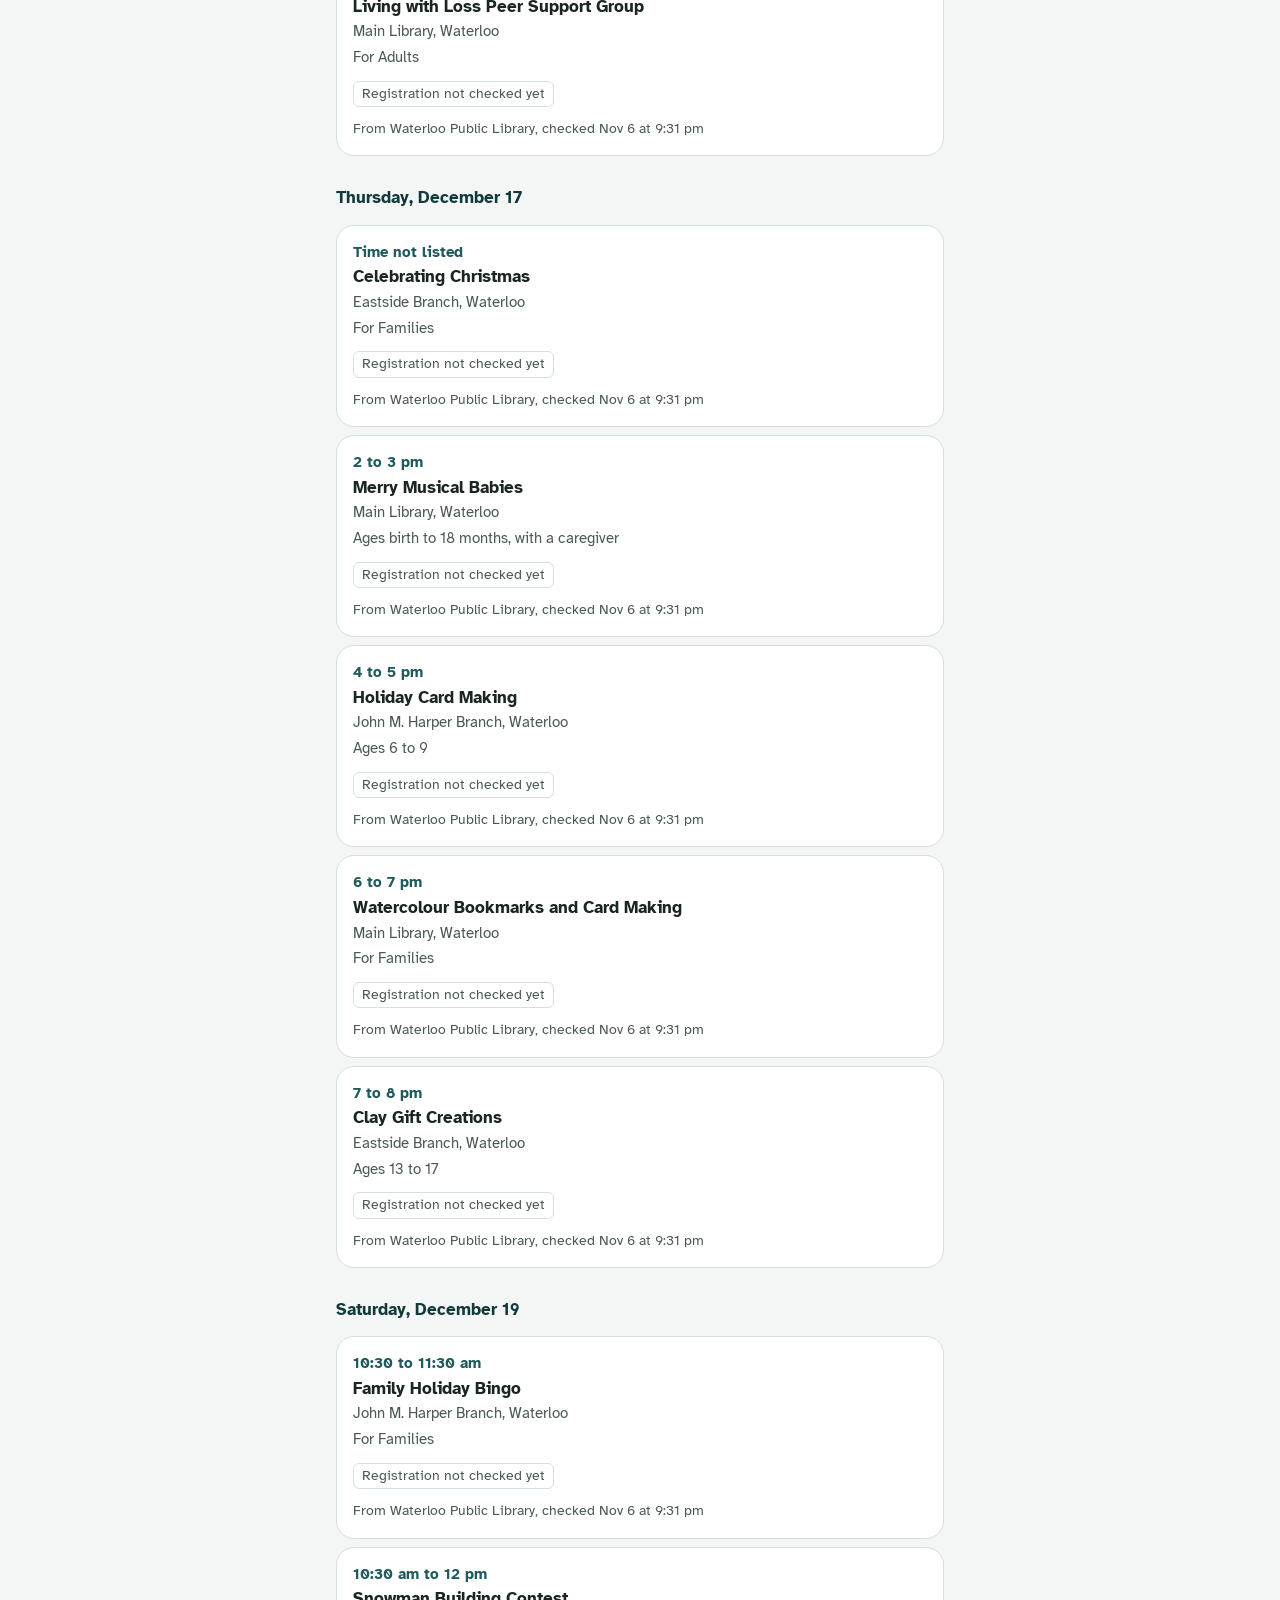
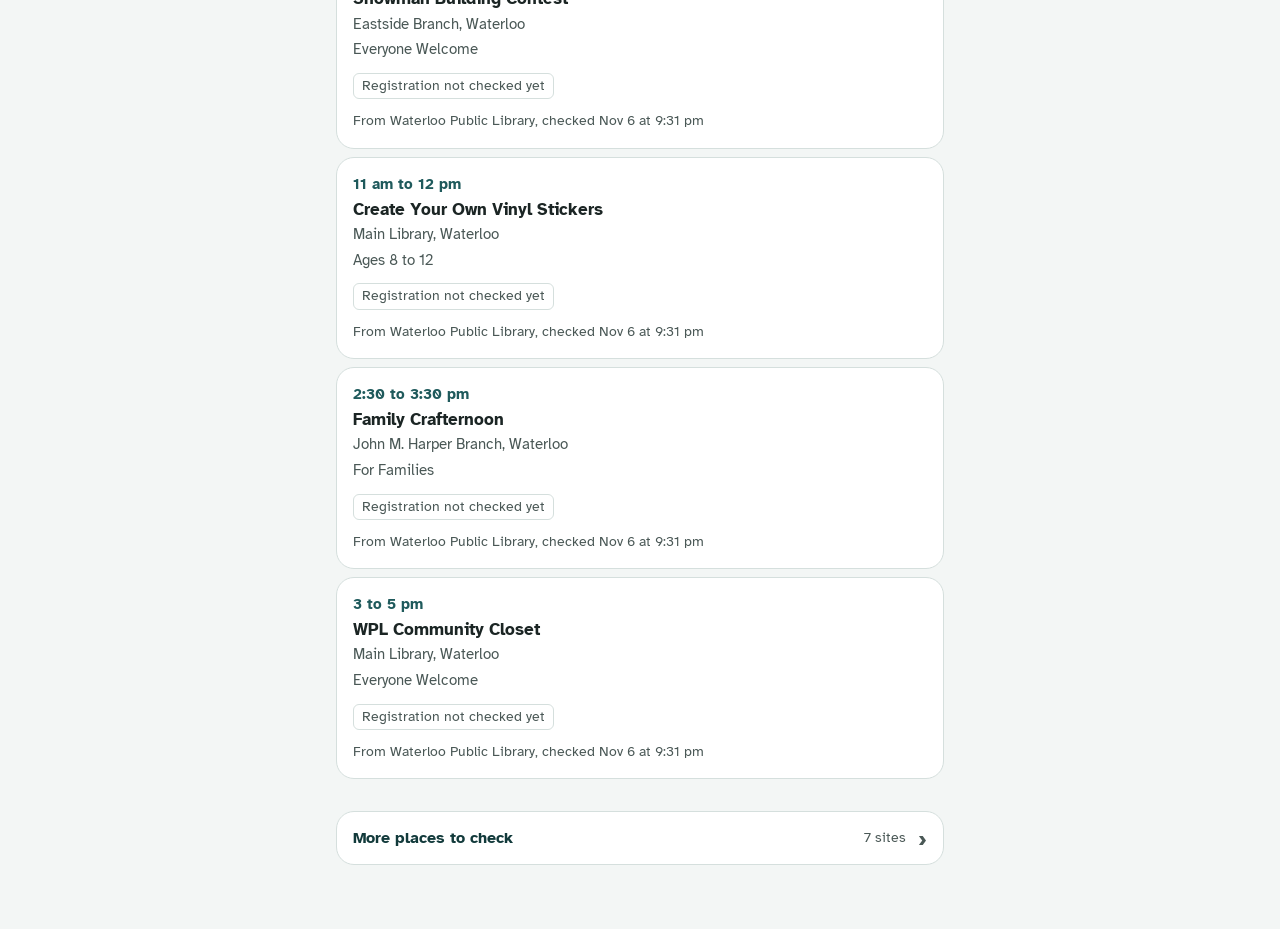
==== commit 1d34b6de: "Add files via upload" ====
--- a/index.html
+++ b/index.html
@@ -312,21 +312,41 @@
     </form>
   </dialog>
 
+  <dialog id="welcome" aria-labelledby="welcome-h">
+    <form class="sheet" id="welcome-form">
+      <h2 id="welcome-h">Welcome to Grand Calendar</h2>
+      <p>Events, programs and activity providers across Waterloo Region, in one place. Free, no account, and what you save stays on this phone.</p>
+      <fieldset>
+        <legend>Who are you looking for?</legend>
+        <div class="seg" role="group" aria-label="Who are you looking for" id="welcome-who">
+          <button type="button" data-v="adults" aria-pressed="false">Just adults</button>
+          <button type="button" data-v="kids" aria-pressed="true">Kids too</button>
+        </div>
+      </fieldset>
+      <fieldset id="welcome-ages">
+        <legend>Kids' ages</legend>
+        <div class="btn-row">
+          <label class="select">From <select id="welcome-min"></select></label>
+          <label class="select">to <select id="welcome-max"></select></label>
+        </div>
+        <p class="hint">Used for Kids mode and the weekend shortcut. You can change it any time in Settings.</p>
+      </fieldset>
+      <div class="btn-row"><button type="submit" class="btn primary" autofocus>Start</button></div>
+    </form>
+  </dialog>
+
   <dialog id="settings" aria-labelledby="settings-h">
     <form method="dialog" class="sheet">
       <h2 id="settings-h">Settings</h2>
-      <fieldset>
-        <legend>Kids mode ages</legend>
-        <div class="btn-row">
-          <label class="select">From <select id="kid-min"></select></label>
-          <label class="select">To <select id="kid-max"></select></label>
+      <h3 class="settings-group">Your setup</h3>
+      <fieldset>
+        <legend>Kids</legend>
+        <label class="check"><input type="checkbox" id="has-kids"> Show kids options</label>
+        <div class="btn-row" id="kid-ages">
+          <label class="select">Ages from <select id="kid-min"></select></label>
+          <label class="select">to <select id="kid-max"></select></label>
         </div>
         <p class="hint">Kids mode shows events whose source says they suit these ages, then events for families or all ages, then events with no age listed.</p>
-      </fieldset>
-      <fieldset>
-        <legend>Event lists</legend>
-        <button type="button" class="btn" id="refresh-now">Refresh Explore Waterloo now</button>
-        <p class="hint">Explore Waterloo is read on this phone and refreshed when your copy is over 6 hours old. Library events refresh on GitHub every hour.</p>
       </fieldset>
       <fieldset>
         <legend>Links</legend>
@@ -334,36 +354,73 @@
         <p class="hint">Links to other sites open in the Chrome app instead of wherever iPhone sends them. This only changes this phone.</p>
       </fieldset>
       <fieldset>
-        <legend>Season alerts</legend>
-        <p class="hint" id="push-status">Get a notification on this phone when a new program guide comes out.</p>
-        <button type="button" class="btn" id="push-on">Turn on alerts</button>
-        <div id="push-code-box" hidden>
-          <p class="hint">Last step: copy this code and save it in GitHub as a secret named PUSH_CONFIG (repo Settings, Secrets and variables, Actions). It lets only your repo send alerts to only this phone. Don't share it.</p>
-          <textarea id="push-code" rows="4" readonly></textarea>
-          <button type="button" class="btn" id="push-copy">Copy code</button>
-        </div>
-      </fieldset>
-      <fieldset>
-        <legend>Live search</legend>
-        <p class="hint">The address of your search helper (a Cloudflare Worker), for example https://grand-calendar-search.yourname.workers.dev</p>
-        <div class="place-row">
-          <label class="visually-hidden" for="search-url">Search helper address</label>
-          <input id="search-url" type="url" inputmode="url" autocomplete="off" placeholder="https://...workers.dev">
-          <button type="button" class="btn" id="search-url-save">Save</button>
-        </div>
-        <button type="button" class="btn" id="search-test">Test helper</button>
-        <p class="hint" id="search-test-result" aria-live="polite"></p>
-      </fieldset>
-      <fieldset>
-        <legend>Test other sources</legend>
-        <button type="button" class="btn" id="test-sources">Test from this phone</button>
-        <p class="hint">Tries reading three calendars that blocked Grand Calendar's servers, from your phone instead. Takes a few seconds. Screenshot the result and send it.</p>
-        <ul class="test-results" id="test-results"></ul>
-      </fieldset>
-      <fieldset>
-        <legend>About</legend>
-        <p class="hint">Events come from Explore Waterloo Region and Waterloo Public Library. Every event links to its source. Venue locations © OpenStreetMap contributors (ODbL). Your location stays on this phone, rounded to about 1 km.</p>
-      </fieldset>
+        <legend>Event lists</legend>
+        <button type="button" class="btn" id="refresh-now">Refresh Explore Waterloo now</button>
+        <p class="hint">Explore Waterloo is read on this phone and refreshed when your copy is over 6 hours old. Library events and program guides are gathered by the app's server job every few hours.</p>
+      </fieldset>
+
+      <h3 class="settings-group">Share Grand Calendar</h3>
+      <fieldset>
+        <legend>Send the app to someone</legend>
+        <button type="button" class="btn primary" id="share-app">Share Grand Calendar</button>
+        <p class="hint" id="share-result" aria-live="polite"></p>
+        <details class="fold-inline">
+          <summary>How to add it to a Home Screen</summary>
+          <p class="hint"><strong>iPhone (Safari or Chrome):</strong> open the link, tap the Share button, then Add to Home Screen. If you see Open as Web App, leave it on. Then open Grand Calendar from its new icon.</p>
+          <p class="hint"><strong>Android (Chrome):</strong> open the link, tap the ⋮ menu, then Add to Home screen or Install app.</p>
+          <p class="hint">Saved items and settings stay on each phone. Nobody else can see them.</p>
+        </details>
+      </fieldset>
+
+      <h3 class="settings-group">About and privacy</h3>
+      <fieldset>
+        <legend>About Grand Calendar</legend>
+        <p class="hint">A free app that gathers events, programs and activity providers across Waterloo Region and Stratford in one place. No ads, no accounts, nothing to pay for.</p>
+        <details class="fold-inline">
+          <summary>Where the information comes from</summary>
+          <p class="hint">Events: Explore Waterloo Region and Waterloo Public Library. Programs: the City of Waterloo program guide and the Township of Wellesley's programs page. Providers: each provider's own website, checked by hand and rechecked monthly. Every item links to its source.</p>
+          <p class="hint">Ages, times and prices are shown only as each source states them. Details change, so check with the source before you go or register.</p>
+          <p class="hint">Venue locations © OpenStreetMap contributors (ODbL). Text set in Atkinson Hyperlegible (SIL Open Font License).</p>
+        </details>
+        <details class="fold-inline">
+          <summary>Privacy</summary>
+          <p class="hint">Everything you save, your settings and your location stay on this phone. Grand Calendar has no accounts and collects nothing about you.</p>
+          <p class="hint">To show events, this phone reads Explore Waterloo's public calendar directly, and looks up new venue addresses on OpenStreetMap (the address only, never your location). Your location, if you share it, is used only on this phone, rounded to about 1 km.</p>
+          <p class="hint">Removing the app from your Home Screen deletes everything saved in it. Use Calendar, List, Export saved to keep a backup.</p>
+        </details>
+      </fieldset>
+
+      <details class="owner-setup">
+        <summary>For the app's owner</summary>
+        <p class="hint">These settings are for the person who runs this copy of Grand Calendar. Everyone else can ignore them.</p>
+        <fieldset>
+          <legend>Season alerts</legend>
+          <p class="hint" id="push-status">Get a notification on this phone when a new program guide comes out.</p>
+          <button type="button" class="btn" id="push-on">Turn on alerts</button>
+          <div id="push-code-box" hidden>
+            <p class="hint">Last step: copy this code and save it in GitHub as a secret named PUSH_CONFIG (repo Settings, Secrets and variables, Actions). It lets only your repo send alerts to only this phone. Don't share it.</p>
+            <textarea id="push-code" rows="4" readonly></textarea>
+            <button type="button" class="btn" id="push-copy">Copy code</button>
+          </div>
+        </fieldset>
+        <fieldset>
+          <legend>Live search</legend>
+          <p class="hint">The address of your search helper (a Cloudflare Worker), for example https://grand-calendar-search.yourname.workers.dev. Without it, the Programs tab's web search stays hidden.</p>
+          <div class="place-row">
+            <label class="visually-hidden" for="search-url">Search helper address</label>
+            <input id="search-url" type="url" inputmode="url" autocomplete="off" placeholder="https://...workers.dev">
+            <button type="button" class="btn" id="search-url-save">Save</button>
+          </div>
+          <button type="button" class="btn" id="search-test">Test helper</button>
+          <p class="hint" id="search-test-result" aria-live="polite"></p>
+        </fieldset>
+        <fieldset>
+          <legend>Test other sources</legend>
+          <button type="button" class="btn" id="test-sources">Test from this phone</button>
+          <p class="hint">Tries reading three calendars that blocked Grand Calendar's servers, from this phone instead. Takes a few seconds.</p>
+          <ul class="test-results" id="test-results"></ul>
+        </fieldset>
+      </details>
       <div class="btn-row"><button class="btn primary" value="done">Done</button></div>
     </form>
   </dialog>
--- a/app.css
+++ b/app.css
@@ -437,3 +437,12 @@
 html.big-text .prov-card li { flex-direction: column; gap: 2px; }
 html.big-text .prov-card li .stated { text-align: left; max-width: none; }
 html.big-text .town-pick { flex-direction: column; align-items: stretch; }
+
+/* ---------- Settings groups ---------- */
+.settings-group { margin: var(--s5) 0 var(--s2); font-size: 1.0588rem; color: var(--river-900); }
+.settings-group:first-of-type { margin-top: var(--s3); }
+details.fold-inline { margin-top: var(--s2); }
+details.fold-inline > summary { cursor: pointer; font-weight: 700; color: var(--river-700); min-height: var(--btn-h); display: flex; align-items: center; }
+details.owner-setup { margin-top: var(--s5); border-top: 1px solid var(--line); padding-top: var(--s3); }
+details.owner-setup > summary { cursor: pointer; font-weight: 700; color: var(--ink-2); min-height: var(--btn-h); display: flex; align-items: center; }
+#welcome p { margin: 0 0 var(--s3); }
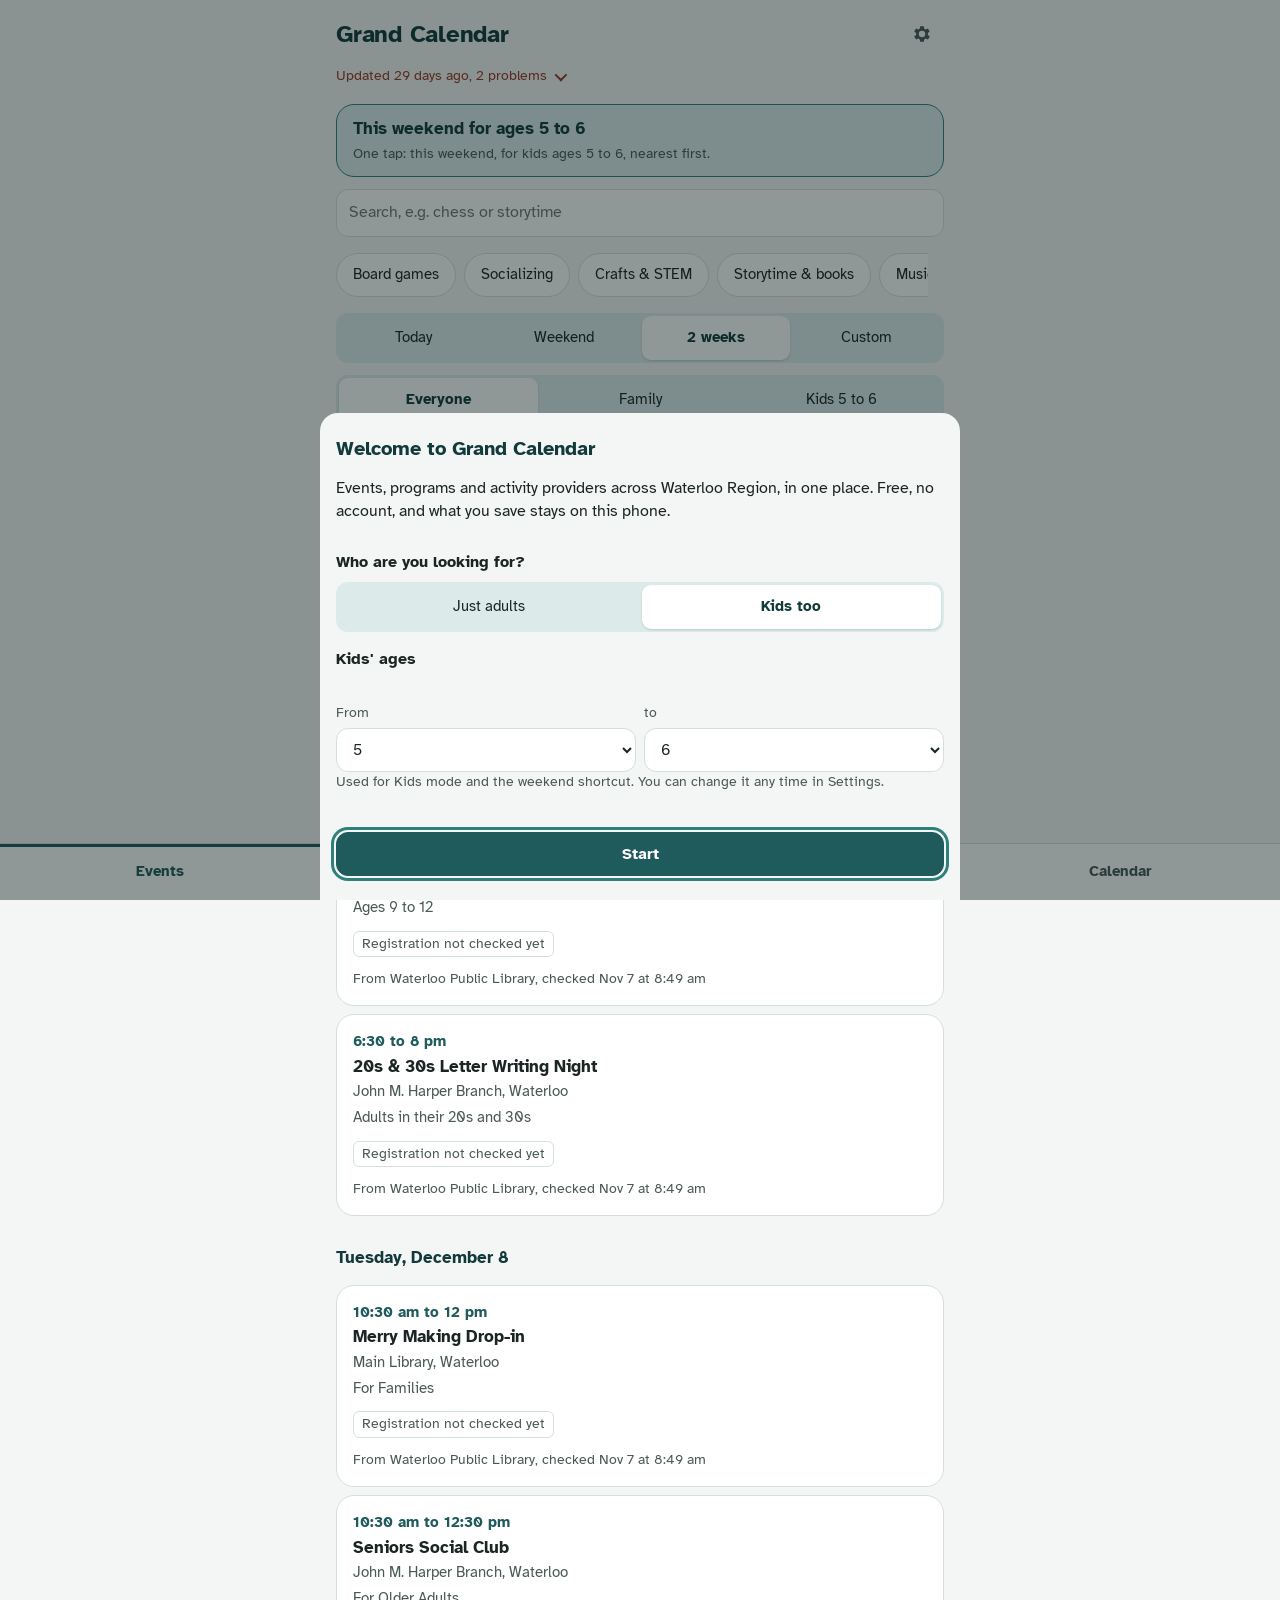
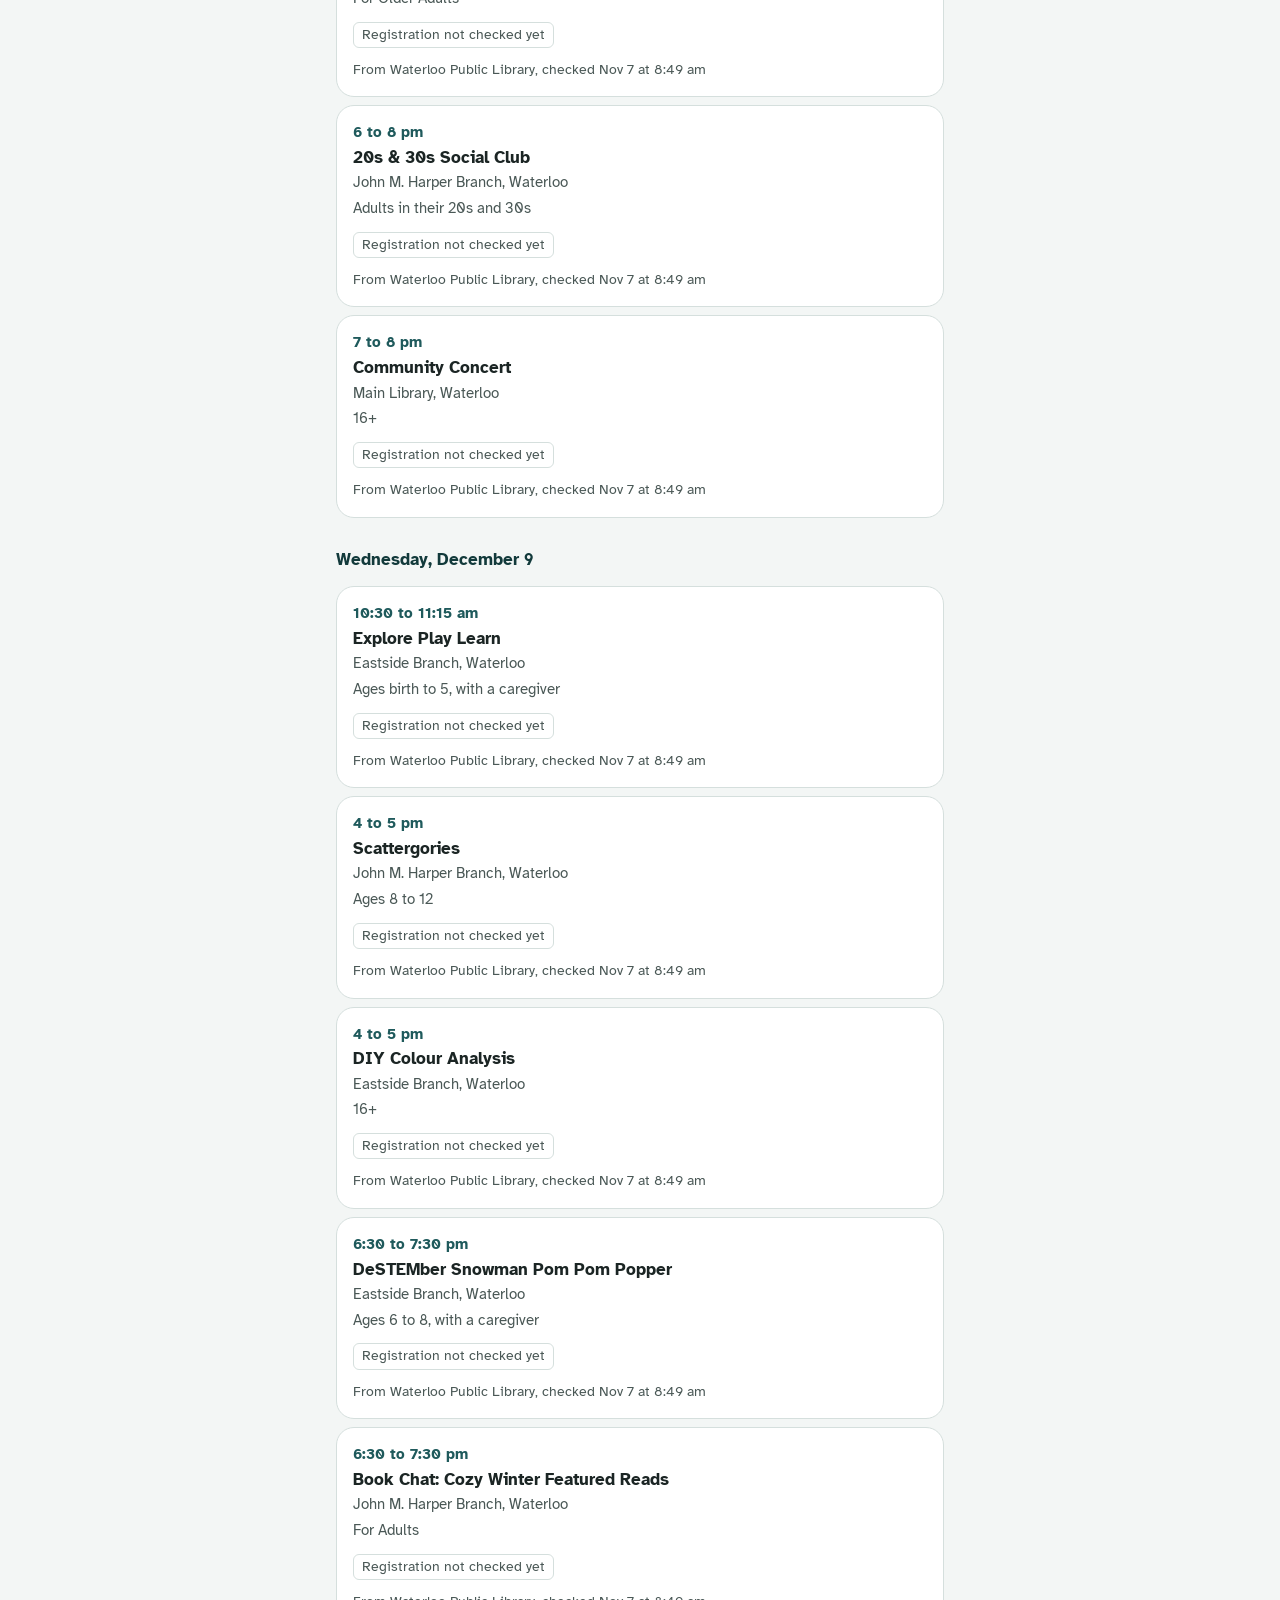
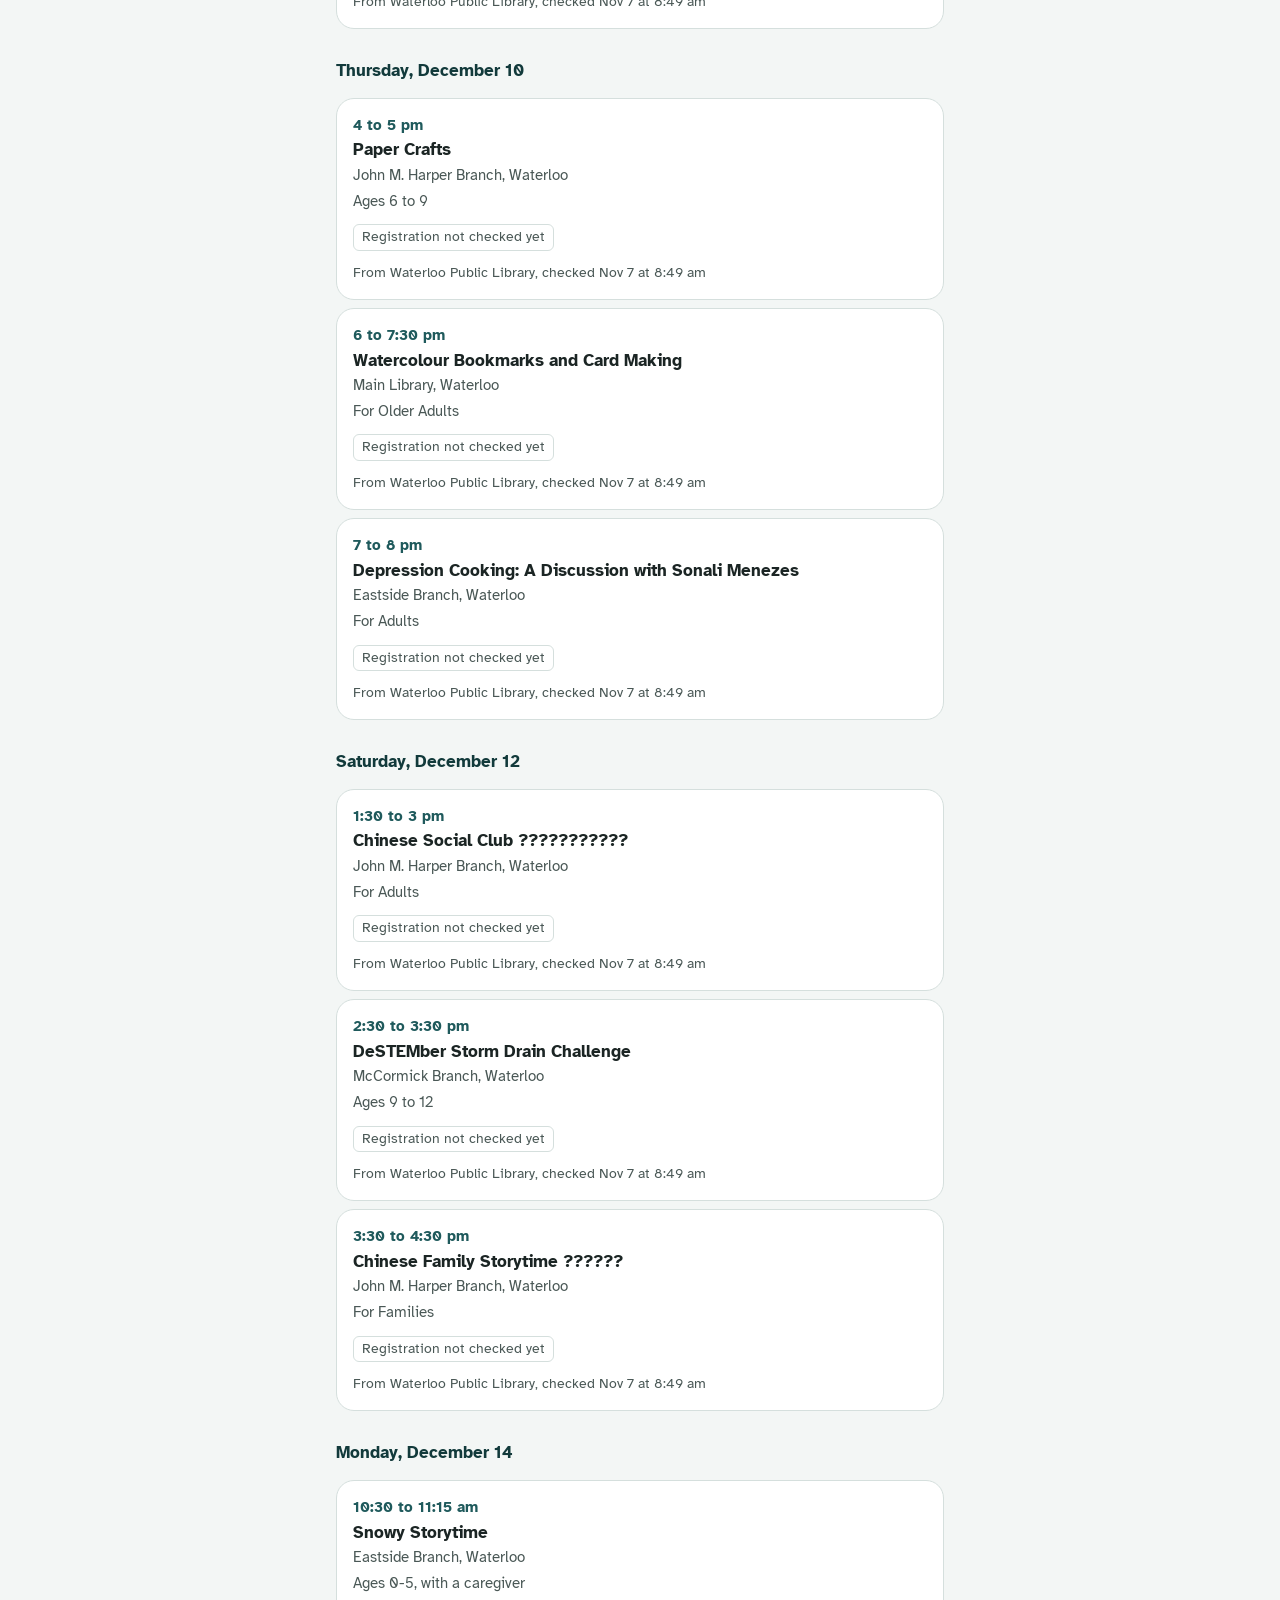
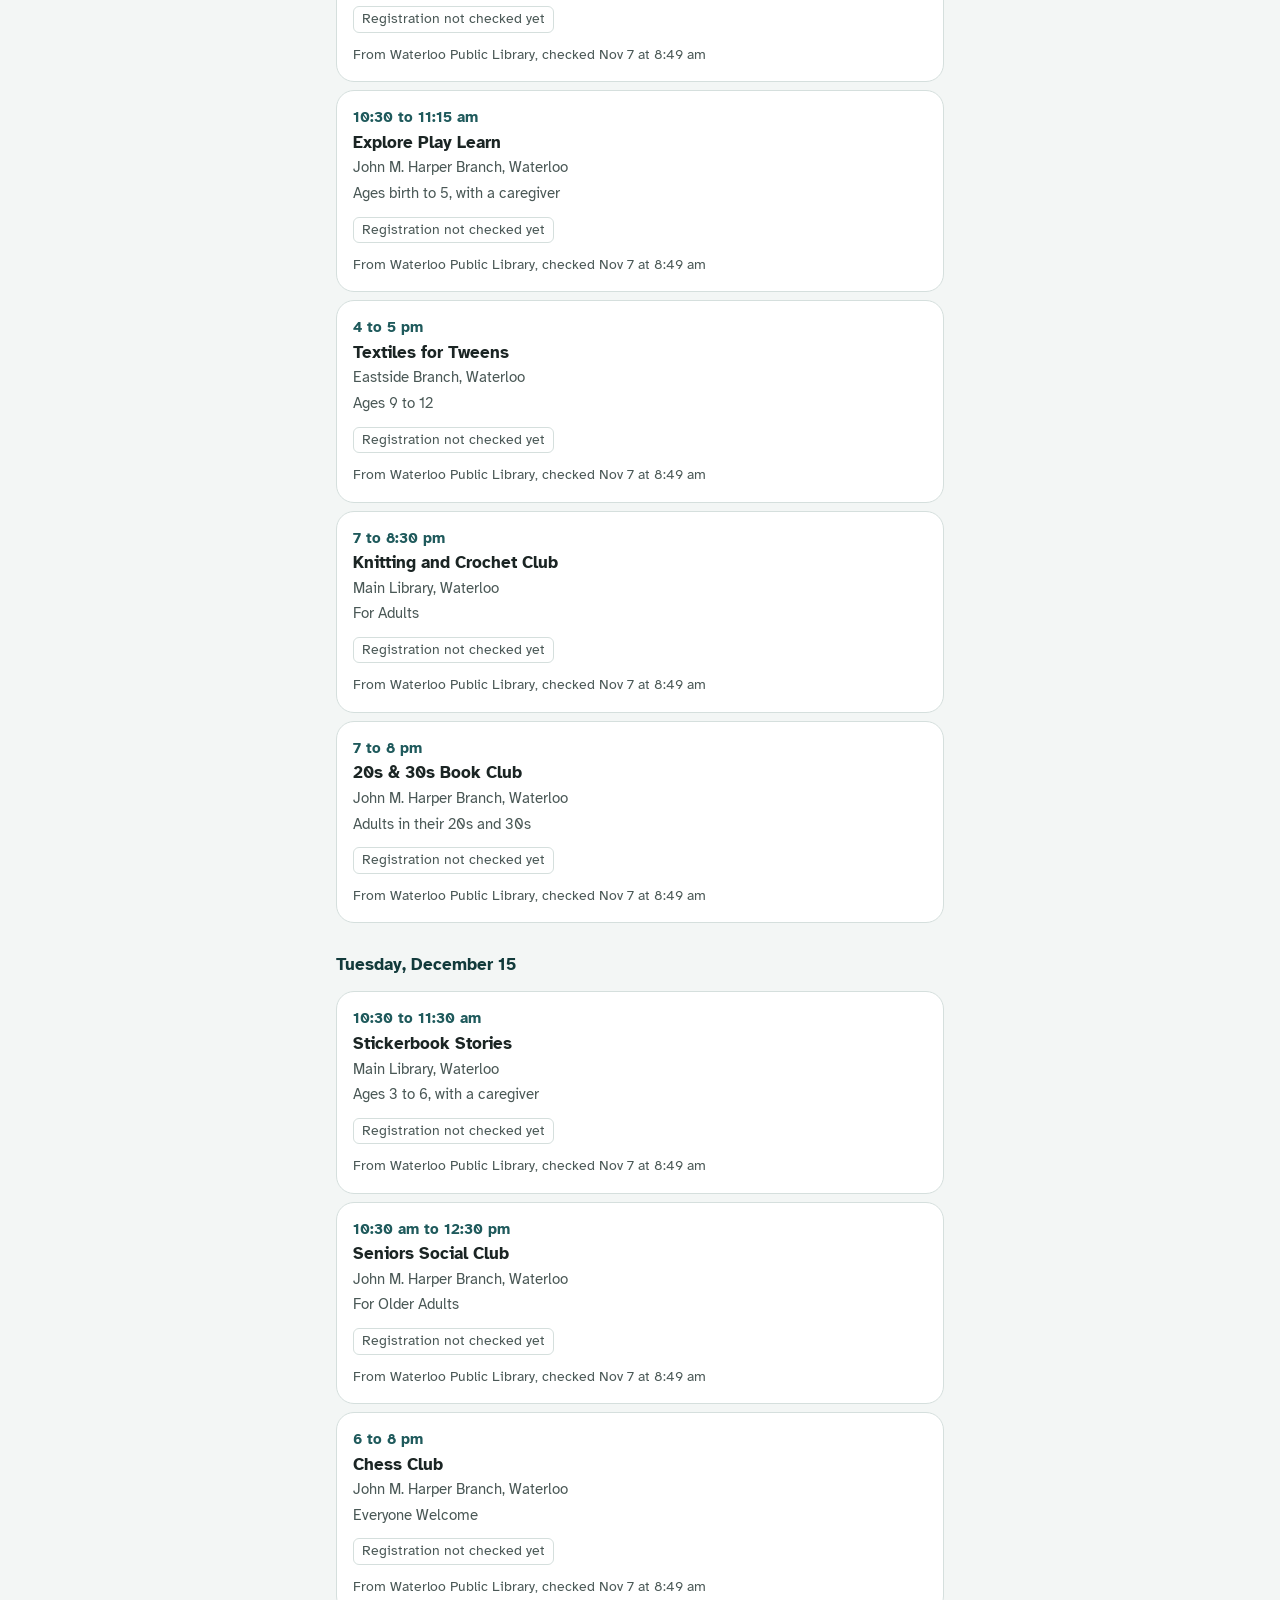
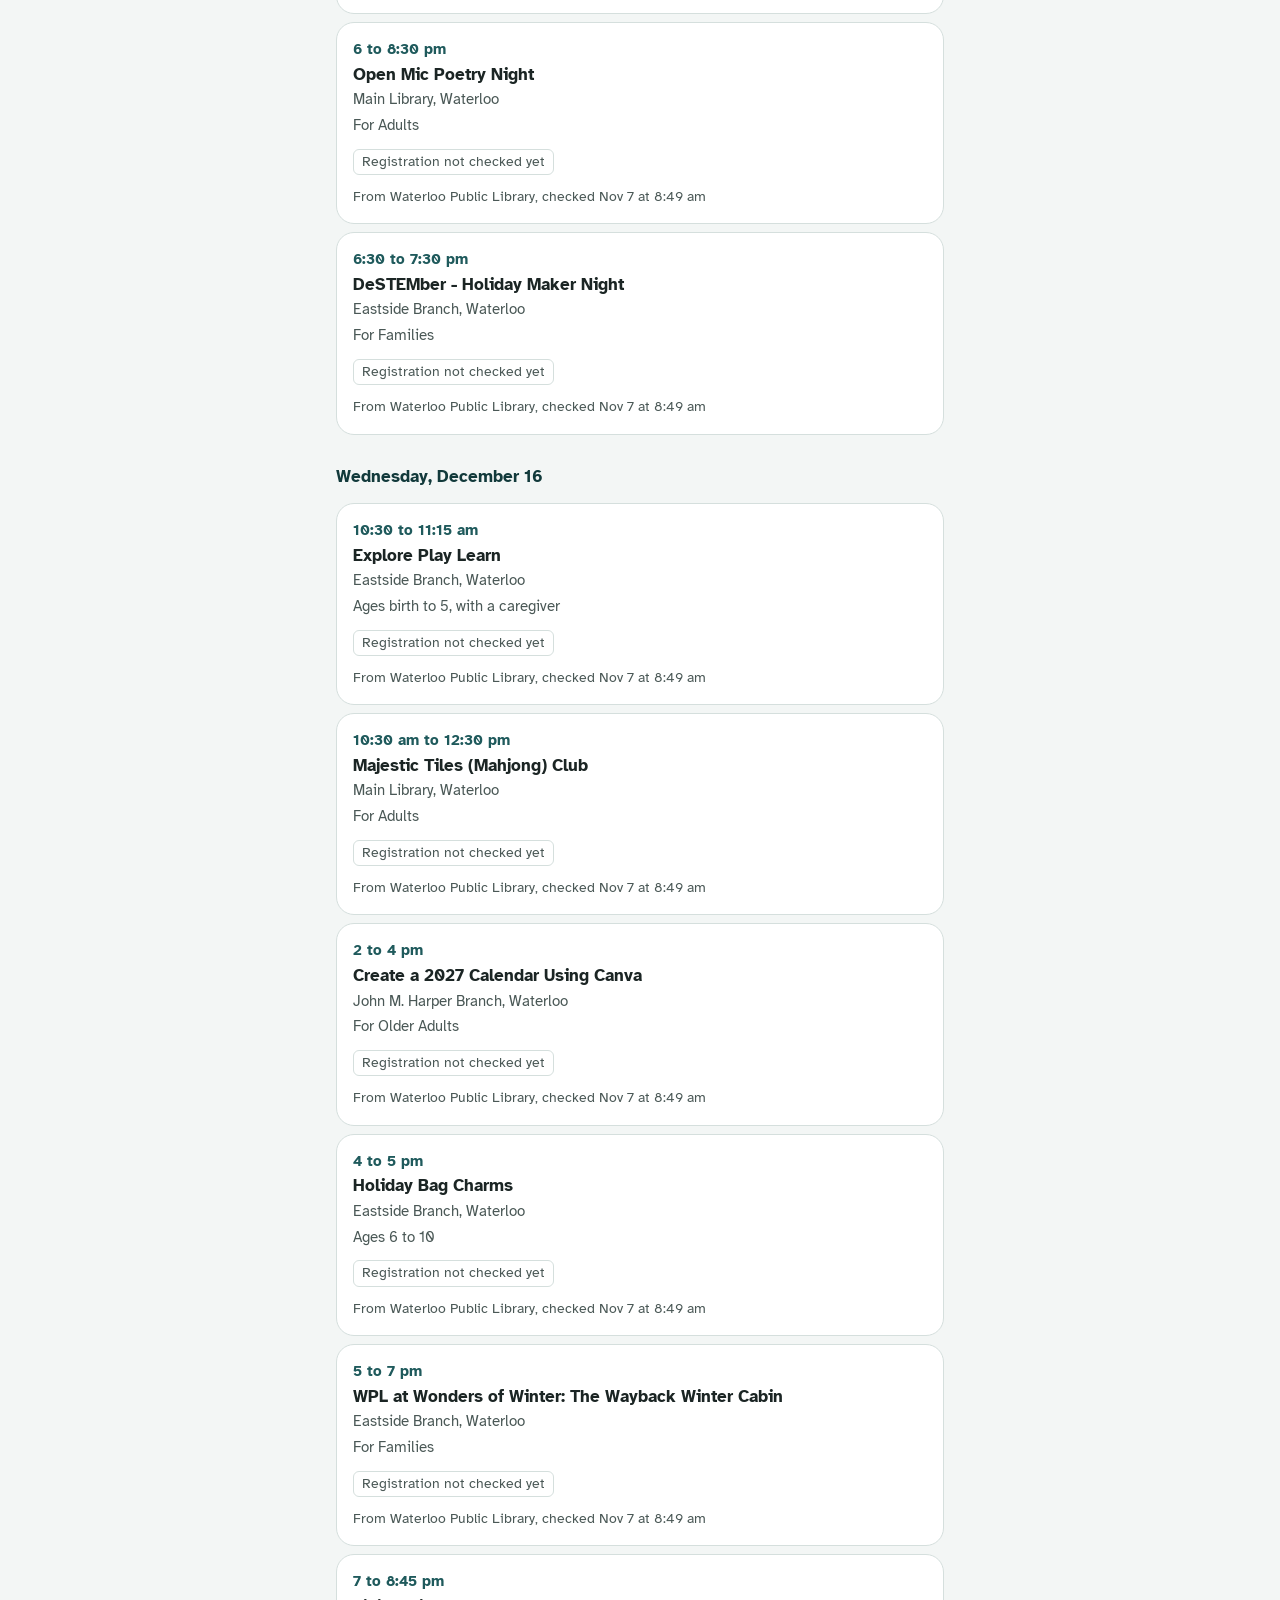
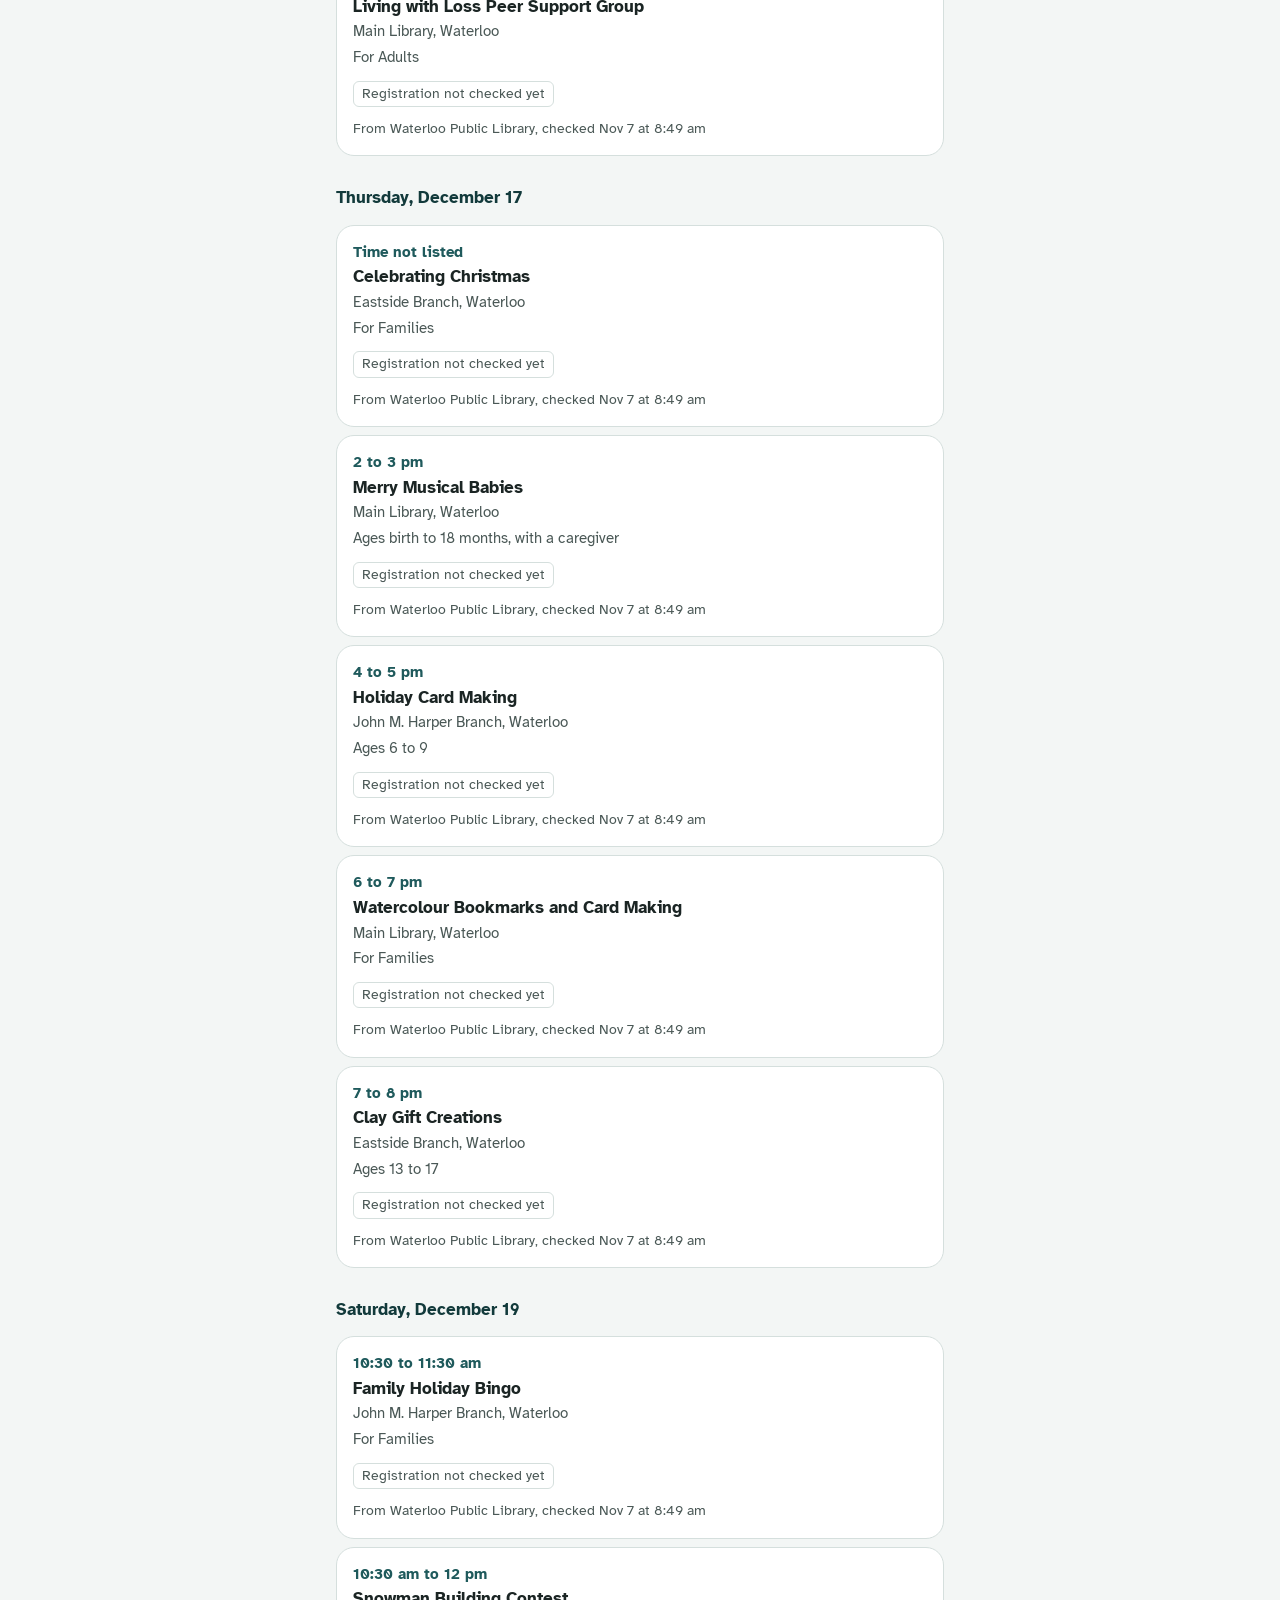
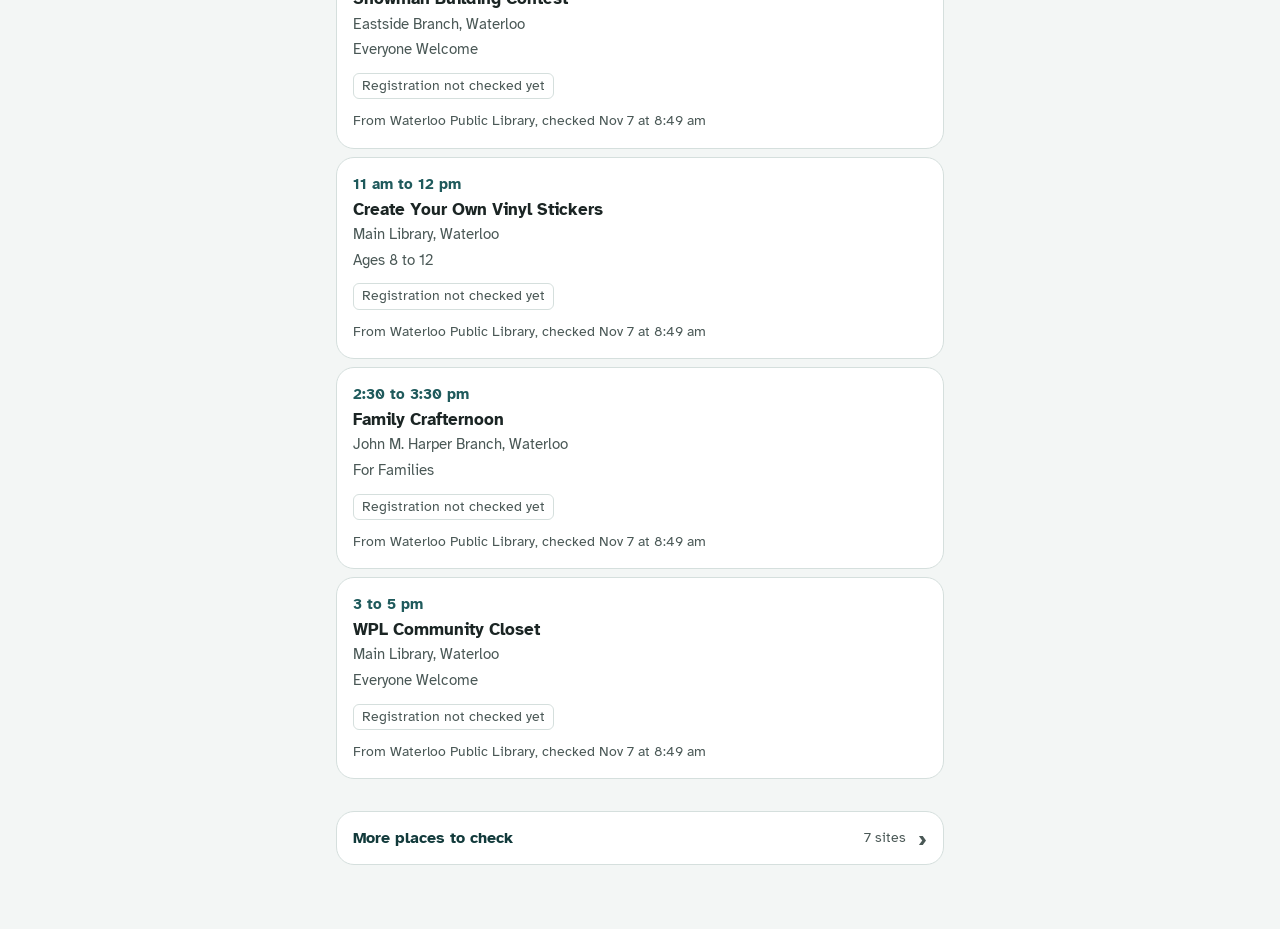
==== commit 2a01850a: "Add files via upload" ====
--- a/index.html
+++ b/index.html
@@ -363,6 +363,9 @@
       <fieldset>
         <legend>Send the app to someone</legend>
         <button type="button" class="btn primary" id="share-app">Share Grand Calendar</button>
+        <label class="field share-link"><span>Or copy the link</span>
+          <span class="place-row"><input id="share-url" type="text" readonly> <button type="button" class="btn" id="share-copy">Copy link</button></span>
+        </label>
         <p class="hint" id="share-result" aria-live="polite"></p>
         <details class="fold-inline">
           <summary>How to add it to a Home Screen</summary>
--- a/app.css
+++ b/app.css
@@ -446,3 +446,5 @@
 details.owner-setup { margin-top: var(--s5); border-top: 1px solid var(--line); padding-top: var(--s3); }
 details.owner-setup > summary { cursor: pointer; font-weight: 700; color: var(--ink-2); min-height: var(--btn-h); display: flex; align-items: center; }
 #welcome p { margin: 0 0 var(--s3); }
+.share-link { margin-top: var(--s3); }
+.share-link .place-row input { flex: 1; min-width: 0; }
